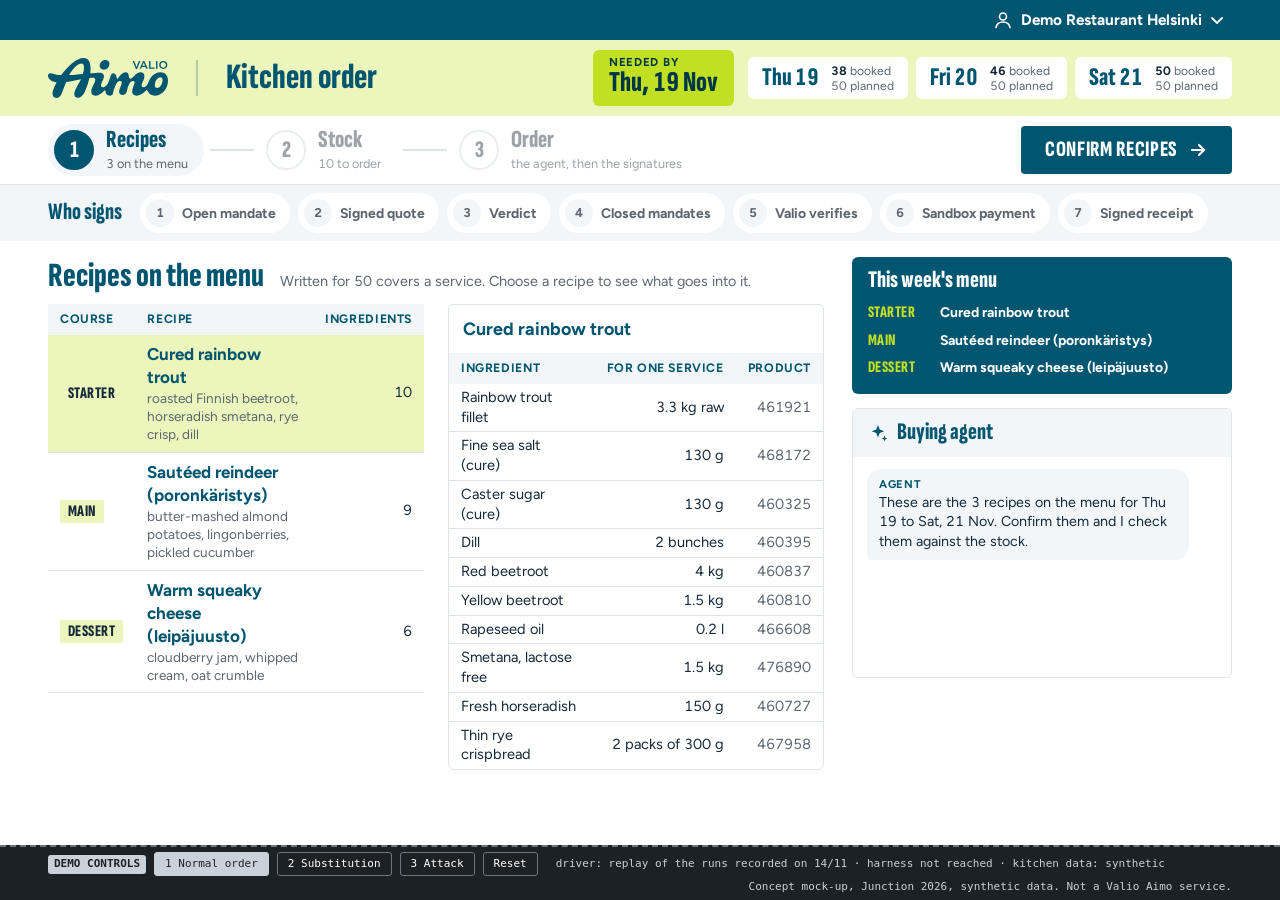
==== surface/static/portal.html @ bcf56550 "Add the kitchen order page: V1 of the front end surface/static/portal.html is the page of the demo v" ====
<!doctype html>
<html lang="en">
  <head>
    <meta charset="utf-8" />
    <meta name="viewport" content="width=device-width, initial-scale=1" />
    <title>Valio Aimo: kitchen order (concept mock-up)</title>
    <link rel="preload" href="fonts/figtree.woff2" as="font" type="font/woff2" crossorigin />
    <link rel="preload" href="fonts/sofia-sans-extra-condensed.woff2" as="font" type="font/woff2" crossorigin />
    <link rel="stylesheet" href="portal.css" />
  </head>
  <body>
    <!-- The Valio Aimo header: a petrol row with the signed-in customer, then the lime band. -->
    <header class="site">
      <div class="site__top">
        <div class="wrap">
          <div class="account" id="account"></div>
        </div>
      </div>
      <div class="site__band">
        <div class="wrap">
          <a class="logo" href="portal.html" aria-label="Valio Aimo, home">
            <img src="img/valio-aimo-logo-petrol.svg" alt="Valio Aimo" width="120" height="40" />
          </a>
          <h1 class="band__title display">Kitchen order</h1>
          <!-- The services to cook for, from the kitchen's bookings and planning. -->
          <div class="planning" id="planning"></div>
        </div>
      </div>
    </header>

    <!-- The chef's three steps, like a checkout, and the button of the current step. -->
    <nav class="flow" aria-label="Order steps">
      <div class="wrap">
        <ol class="flow__steps" id="flow"></ol>
        <div class="flow__cta" id="cta"></div>
      </div>
    </nav>

    <!-- Who signs: the seven steps of the order, lit one by one while the agent works. -->
    <section class="trail" aria-label="Who signs, step by step">
      <div class="wrap" id="trail"></div>
    </section>

    <main class="work wrap">
      <div class="work__main" id="main" aria-live="polite"><p class="loading">Loading…</p></div>
      <aside class="work__side">
        <section class="menu" id="menu" aria-label="This week's menu"></section>
        <section class="agent" id="agent" aria-label="Buying agent"></section>
      </aside>
    </main>

    <!-- For the team only: not part of the customer's page. -->
    <footer class="demo" id="demo" aria-label="Demo controls"></footer>

    <script src="portal.js"></script>
  </body>
</html>
---- surface/static/portal.css ----
/*
 * The kitchen order page, in the look of the Valio Aimo web shop (pikatukku.valioaimo.fi):
 * petrol #005670, lime band #ecf6bc, mist #f2f6f8, line #dee4e6, condensed headlines, pill chips.
 *
 * It is a working tool, not a shop: three steps like a checkout (recipes, stock, order),
 * compact tables, and the seven signing steps at the top.
 *
 * Fonts. The shop uses "National 2 Compressed" (headlines, tags, buttons) and "Matter" (text).
 * Both are commercial fonts we have no licence for, so they are named first and the page
 * falls back to the closest open fonts stored in fonts/ (no internet needed):
 * Sofia Sans Extra Condensed and Figtree.
 */

@font-face {
  font-family: "Sofia Sans Extra Condensed";
  src: url("fonts/sofia-sans-extra-condensed.woff2") format("woff2");
  font-weight: 100 900;
  font-display: swap;
}
@font-face {
  font-family: "Figtree";
  src: url("fonts/figtree.woff2") format("woff2");
  font-weight: 300 900;
  font-display: swap;
}

:root {
  --petrol: #005670;
  --petrol-deep: #003747;
  --lime-band: #ecf6bc;
  --lime: #c0e021;
  --mist: #f2f6f8;
  --line: #dee4e6;
  --ink: #14293a;
  --grey: #5d6670;

  --done: #256f3a;
  --done-soft: #f0fbe4;
  --waiting: #9a4300;
  --waiting-soft: #fff5df;
  --refused: #aa0808;
  --refused-soft: #fff1f1;

  --focus: #1f3a93;

  --font-display: "National 2 Compressed", "National2Compressed", "Sofia Sans Extra Condensed", "Arial Narrow", sans-serif;
  --font-text: "Matter", "Figtree", system-ui, -apple-system, "Segoe UI", Roboto, Helvetica, Arial, sans-serif;
  --font-mono: ui-monospace, "SF Mono", Menlo, Consolas, monospace;

  --side: 48px;
}

* {
  box-sizing: border-box;
}

html {
  font-size: 17px;
}

body {
  margin: 0;
  min-height: 100vh;
  display: grid;
  grid-template-columns: minmax(0, 1fr);
  grid-template-rows: auto auto auto 1fr auto;
  background: #fff;
  color: var(--ink);
  font-family: var(--font-text);
  line-height: 1.35;
  font-variant-numeric: tabular-nums;
  -webkit-font-smoothing: antialiased;
}

h1,
h2,
h3,
p,
ol,
ul,
dl,
dd {
  margin: 0;
  padding: 0;
}

ol,
ul {
  list-style: none;
}

button {
  font: inherit;
  color: inherit;
  cursor: pointer;
}

button:disabled {
  cursor: default;
}

:focus-visible {
  outline: 3px solid var(--focus);
  outline-offset: 2px;
}

.site__top :focus-visible,
.demo :focus-visible {
  outline-color: #fff;
}

.wrap {
  width: 100%;
  max-width: 1880px;
  margin: 0 auto;
  padding: 0 var(--side);
}

.visually-hidden {
  position: absolute;
  width: 1px;
  height: 1px;
  overflow: hidden;
  clip-path: inset(50%);
  white-space: nowrap;
}

.display {
  font-family: var(--font-display);
  font-weight: 800;
  color: var(--petrol);
}

.mono {
  font-family: var(--font-mono);
  font-size: 0.85em;
}

.muted {
  color: var(--grey);
}

.icon {
  flex: none;
  vertical-align: -4px;
}

/* ---------- Header ---------- */

.site__top {
  background: var(--petrol);
  color: #fff;
}

.site__top .wrap {
  height: 40px;
  display: flex;
  align-items: center;
  justify-content: flex-end;
}

.account {
  position: relative;
}

.account__btn {
  min-height: 36px;
  padding: 0 8px;
  display: flex;
  align-items: center;
  gap: 8px;
  border: 0;
  border-radius: 6px;
  background: transparent;
  color: #fff;
  font-weight: 700;
  font-size: 0.9rem;
}

.account__btn:hover,
.account__btn[aria-expanded="true"] {
  background: rgba(255, 255, 255, 0.14);
}

.account__chevron {
  transition: transform 0.15s ease;
}

.account__btn[aria-expanded="true"] .account__chevron {
  transform: rotate(180deg);
}

.account__menu {
  position: absolute;
  right: 0;
  top: calc(100% + 6px);
  z-index: 10;
  min-width: 260px;
  padding: 8px;
  border-radius: 16px;
  background: #fff;
  color: var(--ink);
  box-shadow: 0 8px 20px rgba(0, 0, 0, 0.1), 0 0 0 1px var(--line);
}

.account__who {
  padding: 10px 12px 12px;
  margin-bottom: 6px;
  border-bottom: 1px solid var(--line);
  font-size: 0.8rem;
  color: var(--grey);
}

.account__who strong {
  display: block;
  font-size: 0.95rem;
  color: var(--petrol);
}

.account__item {
  width: 100%;
  min-height: 44px;
  padding: 0 12px;
  display: flex;
  align-items: center;
  border: 0;
  border-radius: 8px;
  background: transparent;
  font-size: 0.9rem;
  font-weight: 700;
  color: var(--petrol);
  text-align: left;
}

.account__item:hover {
  background: var(--mist);
}

.site__band {
  background: var(--lime-band);
}

.site__band .wrap {
  height: 76px;
  display: flex;
  align-items: center;
  gap: 28px;
}

.logo {
  flex: none;
  display: block;
  border-radius: 4px;
}

.logo img {
  display: block;
  height: 40px;
  width: auto;
}

.band__title {
  padding-left: 28px;
  border-left: 2px solid rgba(0, 86, 112, 0.25);
  font-size: 2.1rem;
  line-height: 1;
  white-space: nowrap;
}

/* The dates to cook for. The first one is the date that matters: the goods must be there. */
.planning {
  margin-left: auto;
  display: flex;
  align-items: center;
  gap: 14px;
}

.needby {
  padding: 6px 16px 7px;
  border-radius: 6px;
  background: var(--lime);
  line-height: 1.05;
}

.needby span {
  display: block;
  font-size: 0.68rem;
  font-weight: 700;
  letter-spacing: 0.06em;
  text-transform: uppercase;
  color: var(--petrol-deep);
}

.needby b {
  font-size: 1.7rem;
  color: var(--petrol-deep);
  white-space: nowrap;
}

.days {
  display: flex;
  gap: 8px;
}

.day {
  padding: 6px 14px;
  display: flex;
  align-items: center;
  gap: 12px;
  border-radius: 6px;
  background: #fff;
}

.day__date {
  font-size: 1.5rem;
  line-height: 1;
  white-space: nowrap;
}

.day__covers {
  font-size: 0.72rem;
  line-height: 1.25;
  color: var(--grey);
  white-space: nowrap;
}

.day__covers b {
  color: var(--ink);
}

.planning__src {
  font-size: 0.7rem;
  line-height: 1.3;
  color: var(--petrol-deep);
}

/* ---------- The chef's three steps and the button ---------- */

.flow {
  border-bottom: 1px solid var(--line);
}

.flow .wrap {
  height: 68px;
  display: flex;
  align-items: center;
  gap: 24px;
}

.flow__steps {
  display: flex;
  align-items: center;
}

.flow__steps li {
  display: flex;
  align-items: center;
}

/* The line between two steps */
.flow__steps li + li::before {
  content: "";
  width: 44px;
  height: 2px;
  margin: 0 6px;
  background: var(--line);
}

.flow__step {
  min-height: 52px;
  padding: 4px 16px 4px 6px;
  display: flex;
  align-items: center;
  gap: 12px;
  border: 0;
  border-radius: 999px;
  background: transparent;
  text-align: left;
}

.flow__step:not(:disabled):hover {
  background: var(--mist);
}

.flow__n {
  width: 40px;
  height: 40px;
  flex: none;
  display: grid;
  place-items: center;
  border-radius: 50%;
  border: 2px solid var(--line);
  color: var(--grey);
  font-family: var(--font-display);
  font-weight: 800;
  font-size: 1.4rem;
}

.flow__text b {
  display: block;
  font-family: var(--font-display);
  font-weight: 800;
  font-size: 1.45rem;
  line-height: 1;
  color: var(--grey);
}

.flow__text span {
  display: block;
  margin-top: 2px;
  font-size: 0.75rem;
  color: var(--grey);
}

.flow__step[aria-current="step"] {
  background: var(--mist);
}

.flow__step[aria-current="step"] .flow__n {
  border-color: var(--petrol);
  background: var(--petrol);
  color: #fff;
}

.flow__step[aria-current="step"] .flow__text b,
.flow__step.is-done .flow__text b {
  color: var(--petrol);
}

.flow__step.is-done .flow__n {
  border-color: var(--petrol);
  color: var(--petrol);
  background: #fff;
}

.flow__step:disabled {
  opacity: 0.6;
}

.flow__cta {
  margin-left: auto;
  display: flex;
  align-items: center;
  gap: 14px;
}

.btn {
  min-height: 48px;
  padding: 0 24px;
  display: inline-flex;
  align-items: center;
  gap: 10px;
  border: 0;
  border-radius: 4px;
  background: var(--petrol);
  color: #fff;
  font-family: var(--font-display);
  font-weight: 800;
  font-size: 1.3rem;
  letter-spacing: 0.03em;
  text-transform: uppercase;
  white-space: nowrap;
}

.btn:hover {
  background: var(--petrol-deep);
}

/* The one button that sends the order: the shop's highlighted button, and bigger. */
.btn--go {
  min-height: 52px;
  padding: 0 30px;
  background: var(--lime);
  color: var(--petrol-deep);
  font-size: 1.45rem;
  box-shadow: 0 6px 18px -6px rgba(96, 120, 0, 0.7);
}

.btn--go:hover {
  background: #cfee2c;
}

.btn--quiet {
  background: #fff;
  color: var(--petrol);
  box-shadow: inset 0 0 0 2px var(--petrol);
}

.btn--quiet:hover {
  background: var(--mist);
}

.btn:disabled {
  opacity: 0.5;
}

.cta__status {
  display: flex;
  align-items: center;
  gap: 8px;
  font-family: var(--font-display);
  font-weight: 800;
  font-size: 1.45rem;
  color: var(--petrol);
}

.cta__status--waiting_for_human {
  color: var(--waiting);
}
.cta__status--refused {
  color: var(--refused);
}
.cta__status--done {
  color: var(--done);
}

/* ---------- Who signs ---------- */

.trail {
  background: var(--mist);
}

.trail .wrap {
  min-height: 56px;
  padding-top: 8px;
  padding-bottom: 8px;
  display: flex;
  align-items: center;
  gap: 18px;
}

.trail__title {
  flex: none;
  font-size: 1.4rem;
  line-height: 1;
}

.steps {
  flex: 1;
  display: flex;
  flex-wrap: wrap;
  gap: 6px 8px;
}

.step {
  min-height: 40px;
  padding: 0 14px 0 6px;
  display: flex;
  align-items: center;
  gap: 8px;
  border-radius: 999px;
  background: #fff;
  color: var(--grey);
  font-weight: 700;
  font-size: 0.82rem;
  transition: background-color 0.25s ease, color 0.25s ease;
}

.step__dot {
  width: 28px;
  height: 28px;
  flex: none;
  display: grid;
  place-items: center;
  border-radius: 50%;
  background: var(--mist);
  font-size: 0.75rem;
}

.step__dot .icon {
  width: 16px;
  height: 16px;
  vertical-align: 0;
}

.step__signer {
  padding: 1px 8px;
  border-radius: 999px;
  background: rgba(255, 255, 255, 0.22);
  font-size: 0.7rem;
  font-weight: 700;
  letter-spacing: 0.02em;
}

.step--done {
  background: var(--petrol);
  color: #fff;
}
.step--done .step__dot {
  background: #fff;
  color: var(--petrol);
}
.step--waiting {
  background: var(--waiting-soft);
  color: var(--waiting);
  box-shadow: inset 0 0 0 2px var(--waiting);
}
.step--waiting .step__dot {
  background: var(--waiting);
  color: #fff;
}
.step--waiting .step__signer {
  background: #fff;
}
.step--refused {
  background: var(--refused);
  color: #fff;
}
.step--refused .step__dot {
  background: #fff;
  color: var(--refused);
}
.step--skipped {
  background: transparent;
  box-shadow: inset 0 0 0 1.5px var(--line);
}

/* ---------- Work area ---------- */

.work {
  padding-top: 16px;
  padding-bottom: 14px;
  display: grid;
  grid-template-columns: minmax(0, 1fr) 380px;
  gap: 28px;
  align-items: start;
}

.loading {
  color: var(--grey);
}

.problem {
  margin-bottom: 12px;
  padding: 10px 14px;
  border-radius: 6px;
  background: var(--refused-soft);
  font-size: 0.9rem;
}

.problem strong {
  color: var(--refused);
}

.head {
  margin-bottom: 10px;
  display: flex;
  align-items: baseline;
  flex-wrap: wrap;
  gap: 4px 16px;
}

.head h2 {
  font-size: 2rem;
  line-height: 1.1;
}

.head__meta {
  font-size: 0.85rem;
  color: var(--grey);
}

.chips {
  margin-left: auto;
  display: flex;
  gap: 8px;
}

.chip {
  min-height: 36px;
  padding: 0 16px;
  display: flex;
  align-items: center;
  gap: 8px;
  border: 0;
  border-radius: 999px;
  background: var(--mist);
  color: var(--petrol);
  font-weight: 700;
  font-size: 0.85rem;
}

.chip span {
  color: var(--grey);
  font-weight: 400;
}

.chip[aria-pressed="true"] {
  background: var(--petrol);
  color: #fff;
}

.chip[aria-pressed="true"] span {
  color: #fff;
}

/* Tables: compact, like a back-office tool */
.tbl {
  width: 100%;
  border-collapse: collapse;
  font-size: 0.86rem;
}

.tbl th {
  padding: 7px 12px;
  background: var(--mist);
  color: var(--petrol);
  font-size: 0.72rem;
  font-weight: 700;
  letter-spacing: 0.05em;
  text-transform: uppercase;
  text-align: left;
  white-space: nowrap;
}

.tbl td {
  padding: 5px 12px;
  border-bottom: 1px solid var(--line);
  vertical-align: middle;
}

.tbl .num {
  text-align: right;
  white-space: nowrap;
}

.tbl--quote td:last-child {
  white-space: nowrap;
}

.tbl tfoot td {
  padding: 9px 12px;
  border-bottom: 0;
  background: var(--mist);
  font-weight: 700;
}

.tbl--stock td {
  height: 30px;
}

.is-covered td {
  color: var(--grey);
}

.is-short td:first-child {
  font-weight: 700;
  box-shadow: inset 4px 0 0 var(--lime);
}

.short {
  padding: 2px 8px;
  border-radius: 2px;
  background: var(--lime-band);
  color: var(--petrol-deep);
}

.covered {
  font-size: 0.8rem;
}

.tag {
  display: inline-block;
  padding: 2px 8px;
  border-radius: 1px;
  background: var(--lime-band);
  color: var(--ink);
  font-family: var(--font-display);
  font-weight: 800;
  font-size: 0.95rem;
  line-height: 1.2;
  letter-spacing: 0.03em;
  text-transform: uppercase;
  white-space: nowrap;
}

.tag--warn {
  background: var(--waiting-soft);
  color: var(--waiting);
}

/* Step 1: the list of recipes and, beside it, what goes into the chosen one */
.split {
  display: grid;
  grid-template-columns: minmax(0, 1fr) minmax(0, 1fr);
  gap: 24px;
  align-items: start;
}

.pick td {
  padding-top: 0;
  padding-bottom: 0;
}

.pick__btn {
  width: 100%;
  min-height: 60px;
  padding: 8px 0;
  border: 0;
  background: transparent;
  text-align: left;
}

.pick__btn b {
  display: block;
  font-size: 1rem;
  color: var(--petrol);
}

.pick__btn span {
  display: block;
  font-size: 0.8rem;
  color: var(--grey);
}

.pick:hover td {
  background: var(--mist);
}

.pick.is-chosen td {
  background: var(--lime-band);
}

.panel {
  border: 1px solid var(--line);
  border-radius: 6px;
  overflow: hidden;
}

.panel__title {
  padding: 12px 14px;
  font-size: 1.05rem;
  color: var(--petrol);
}

.tbl--tight td {
  padding-top: 4px;
  padding-bottom: 4px;
}

.panel .tbl tr:last-child td {
  border-bottom: 0;
}

/* Step 3: the quote on the left, what was decided about it on the right */
.order {
  display: grid;
  grid-template-columns: minmax(0, 1.25fr) minmax(0, 1fr);
  gap: 24px;
  align-items: start;
}

.order__side {
  display: grid;
  gap: 12px;
}

.working {
  margin-top: 14px;
  color: var(--grey);
  font-size: 0.9rem;
}

.card {
  padding: 14px 16px 15px;
  border: 1px solid var(--line);
  border-left: 5px solid var(--petrol);
  border-radius: 6px;
  background: #fff;
  animation: arrive 0.3s ease both;
}

@keyframes arrive {
  from {
    opacity: 0;
    transform: translateY(6px);
  }
}

.card--human {
  border-left-color: var(--waiting);
}
.card--deny {
  border-left-color: var(--refused);
}
.card--done {
  border-left-color: var(--done);
}

.card__label {
  font-size: 0.7rem;
  font-weight: 700;
  letter-spacing: 0.06em;
  text-transform: uppercase;
  color: var(--grey);
}

.card__label--gap {
  margin-top: 12px;
}

.card__lead {
  margin-top: 4px;
  display: flex;
  align-items: center;
  gap: 8px;
  font-weight: 700;
  font-size: 0.98rem;
}

.card--done .card__lead {
  color: var(--done);
}

.card__note {
  margin-top: 6px;
  font-size: 0.85rem;
}

.badge {
  flex: none;
  padding: 2px 10px;
  border-radius: 2px;
  font-family: var(--font-display);
  font-weight: 800;
  font-size: 1.05rem;
  letter-spacing: 0.04em;
  text-transform: uppercase;
}

.badge--auto {
  background: var(--done-soft);
  color: var(--done);
}
.badge--human {
  background: var(--waiting-soft);
  color: var(--waiting);
}
.badge--deny {
  background: var(--refused-soft);
  color: var(--refused);
}

.rules {
  margin-top: 6px;
  font-size: 0.8rem;
}

.rules summary {
  color: var(--petrol);
  font-weight: 700;
  cursor: pointer;
}

.rules ul {
  margin-top: 6px;
  display: grid;
  gap: 3px;
}

.rule {
  display: flex;
  gap: 6px;
}

.rule .icon {
  width: 16px;
  height: 16px;
  margin-top: 1px;
  vertical-align: 0;
  color: var(--done);
}

.rule--human .icon,
.rule--deny .icon {
  color: var(--waiting);
}

.reasons {
  margin-top: 4px;
  font-weight: 700;
  font-size: 0.95rem;
  color: var(--waiting);
}

.versus {
  margin-top: 10px;
  display: grid;
  grid-template-columns: 1fr 1fr;
  gap: 10px;
}

.versus__side {
  padding: 10px 12px;
  border-radius: 6px;
  background: var(--mist);
}

.versus__name {
  margin: 2px 0 6px;
  font-weight: 700;
  font-size: 0.92rem;
  color: var(--petrol);
}

.facts {
  display: grid;
  grid-template-columns: auto minmax(0, 1fr);
  gap: 2px 12px;
  font-size: 0.8rem;
}

.facts dt {
  color: var(--grey);
}

.card--done .facts {
  margin-top: 8px;
}

.judges {
  margin-top: 4px;
  display: grid;
  gap: 4px;
}

.judge {
  display: grid;
  grid-template-columns: minmax(0, 1fr) 150px 44px;
  align-items: center;
  gap: 10px;
  font-size: 0.82rem;
}

.judge__bar {
  position: relative;
  height: 10px;
  border-radius: 999px;
  background: var(--line);
}

.judge__fill {
  position: absolute;
  inset: 0 auto 0 0;
  border-radius: 999px;
  background: var(--waiting);
}

.judge__fill--auto {
  background: var(--done);
}

/* The threshold above which the agent may sign alone */
.judge__mark {
  position: absolute;
  top: -4px;
  bottom: -4px;
  width: 2px;
  background: var(--ink);
}

.judge__p {
  text-align: right;
  font-weight: 700;
}

.sign {
  margin-top: 12px;
  padding-top: 12px;
  display: flex;
  align-items: center;
  flex-wrap: wrap;
  gap: 10px;
  border-top: 1px solid var(--line);
}

.sign__deadline {
  flex: 1;
  min-width: 200px;
  font-size: 0.85rem;
  color: var(--waiting);
}

.sign__done {
  margin-top: 4px;
  display: flex;
  align-items: center;
  gap: 8px;
  font-weight: 700;
  font-size: 0.9rem;
  color: var(--refused);
}

.sign__done--approved {
  color: var(--done);
}

.attacks {
  margin-top: 6px;
  display: grid;
  gap: 8px;
}

.attack {
  padding: 8px 10px;
  border-radius: 6px;
  background: var(--refused-soft);
}

.attack__title {
  display: flex;
  gap: 6px;
  font-weight: 700;
  font-size: 0.9rem;
}

.attack__title .icon {
  color: var(--refused);
}

.attack__status {
  margin: 2px 0 0 26px;
  font-family: var(--font-display);
  font-weight: 800;
  font-size: 1rem;
  letter-spacing: 0.03em;
  text-transform: uppercase;
  color: var(--refused);
}

.attack--accepted {
  background: var(--refused);
  color: #fff;
}

.attack--accepted .attack__status,
.attack--accepted .icon {
  color: #fff;
}

.attack__problems {
  margin: 2px 0 0 26px;
  font-family: var(--font-mono);
  font-size: 0.7rem;
  color: var(--grey);
  overflow-wrap: anywhere;
}

/* ---------- Side column: the menu, small, and the agent ---------- */

.work__side {
  display: grid;
  gap: 14px;
}

.side__title {
  display: flex;
  align-items: center;
  gap: 8px;
  font-size: 1.4rem;
  line-height: 1;
}

.menu {
  padding: 12px 16px;
  border-radius: 6px;
  background: var(--petrol);
  color: #fff;
}

.menu .side__title {
  color: #fff;
}

.menu__list {
  margin-top: 6px;
  font-size: 0.82rem;
  font-weight: 700;
}

.menu__list li {
  padding: 3px 0;
  display: grid;
  grid-template-columns: 72px minmax(0, 1fr);
  align-items: baseline;
}

.menu__course {
  font-family: var(--font-display);
  font-weight: 800;
  font-size: 0.95rem;
  letter-spacing: 0.03em;
  text-transform: uppercase;
  color: var(--lime);
}

.agent {
  border: 1px solid var(--line);
  border-radius: 6px;
  overflow: hidden;
}

.agent .side__title {
  padding: 12px 16px;
  background: var(--mist);
}

.talk {
  max-height: calc(100vh - 522px);
  min-height: 220px;
  padding: 12px 14px 14px;
  display: flex;
  flex-direction: column;
  gap: 8px;
  overflow-y: auto;
}

.say {
  max-width: 92%;
  padding: 8px 12px 9px;
  border-radius: 14px 14px 14px 4px;
  background: var(--mist);
  font-size: 0.84rem;
  animation: arrive 0.25s ease both;
}

.say__who {
  display: block;
  margin-bottom: 1px;
  font-size: 0.66rem;
  font-weight: 700;
  letter-spacing: 0.06em;
  text-transform: uppercase;
  color: var(--petrol);
}

.say__proof {
  display: block;
  margin-top: 3px;
  color: var(--grey);
  font-size: 0.68rem;
}

.say--chef {
  align-self: flex-end;
  border-radius: 14px 14px 4px 14px;
  background: var(--petrol);
  color: #fff;
}

.say--chef .say__who,
.say--chef .say__proof {
  color: rgba(255, 255, 255, 0.85);
}

.say--waiting {
  background: var(--waiting-soft);
}
.say--refused {
  background: var(--refused-soft);
}

.say__dots {
  display: inline-flex;
  gap: 4px;
  padding: 4px 0;
}

.say__dots i {
  width: 7px;
  height: 7px;
  border-radius: 50%;
  background: var(--petrol);
  animation: blink 1s infinite ease-in-out;
}

.say__dots i:nth-child(2) {
  animation-delay: 0.15s;
}
.say__dots i:nth-child(3) {
  animation-delay: 0.3s;
}

@keyframes blink {
  0%,
  100% {
    opacity: 0.25;
  }
  50% {
    opacity: 1;
  }
}

/* ---------- Demo strip: for the team, drawn so that it does not look like the customer's page ---------- */

.demo {
  padding: 5px var(--side);
  display: flex;
  align-items: center;
  flex-wrap: wrap;
  gap: 4px 8px;
  background: #1c2126;
  border-top: 2px dashed #6b7680;
  color: #c9d1d9;
  font-family: var(--font-mono);
  font-size: 11px;
}

.demo__label {
  padding: 2px 6px;
  border-radius: 3px;
  background: #c9d1d9;
  color: #1c2126;
  font-weight: 700;
  text-transform: uppercase;
}

.demo__btn {
  min-height: 24px;
  padding: 2px 10px;
  border: 1px solid #6b7680;
  border-radius: 3px;
  background: transparent;
  color: #fff;
}

.demo__btn:hover {
  background: #2c343b;
}

.demo__btn[aria-pressed="true"] {
  background: #c9d1d9;
  border-color: #c9d1d9;
  color: #1c2126;
}

.demo__src {
  margin-left: 10px;
}

.demo__note {
  margin-left: auto;
}

/* ---------- Smaller screens ---------- */

@media (max-width: 1500px) {
  .planning__src {
    display: none;
  }

  .order {
    grid-template-columns: minmax(0, 1fr);
  }
}

@media (max-width: 1180px) {
  :root {
    --side: 24px;
  }

  .work {
    grid-template-columns: minmax(0, 1fr);
  }

  .site__band .wrap,
  .flow .wrap {
    height: auto;
    padding-top: 12px;
    padding-bottom: 12px;
    flex-wrap: wrap;
  }

  .planning {
    margin-left: 0;
    flex-wrap: wrap;
  }

  .talk {
    max-height: 360px;
  }
}

@media (max-width: 760px) {
  :root {
    --side: 14px;
  }

  .band__title {
    padding-left: 0;
    border-left: 0;
  }

  .days,
  .split,
  .versus {
    grid-template-columns: minmax(0, 1fr);
  }

  .days {
    display: grid;
    width: 100%;
  }

  .flow__steps li + li::before {
    width: 10px;
    margin: 0 2px;
  }

  .flow__text span {
    display: none;
  }

  .flow__step {
    padding-right: 8px;
    gap: 6px;
  }

  .flow__cta {
    margin-left: 0;
    width: 100%;
  }

  .flow__cta .btn {
    flex: 1;
    justify-content: center;
  }

  .tbl {
    font-size: 0.8rem;
  }

  .tbl th,
  .tbl td {
    padding-left: 6px;
    padding-right: 6px;
  }

  .tbl--stock td:nth-child(2),
  .tbl--stock th:nth-child(2),
  .tbl--quote td:nth-child(5),
  .tbl--quote th:nth-child(5) {
    display: none;
  }

  .judge {
    grid-template-columns: minmax(0, 1fr) 80px 40px;
  }

  .demo__src,
  .demo__note {
    margin-left: 0;
  }
}

@media (prefers-reduced-motion: reduce) {
  * {
    animation: none !important;
    transition: none !important;
  }
}
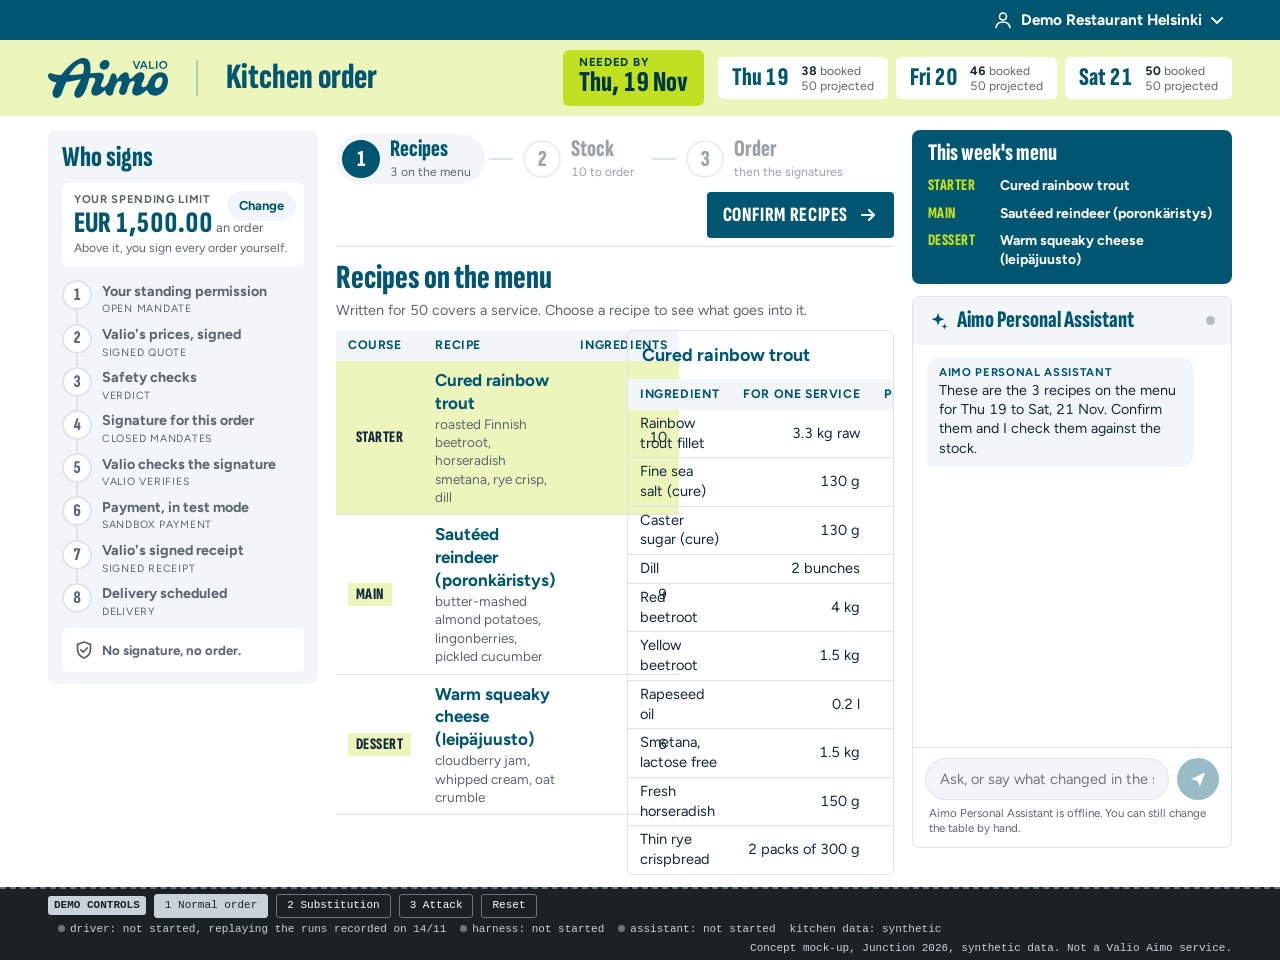
==== commit d8e5adee: "Kitchen order page V2: editable stock, chat with Gemini, signing panel on the left The team's review" ====
--- a/surface/static/portal.html
+++ b/surface/static/portal.html
@@ -28,26 +28,42 @@
       </div>
     </header>
 
-    <!-- The chef's three steps, like a checkout, and the button of the current step. -->
-    <nav class="flow" aria-label="Order steps">
-      <div class="wrap">
-        <ol class="flow__steps" id="flow"></ol>
-        <div class="flow__cta" id="cta"></div>
-      </div>
-    </nav>
+    <div class="shell wrap">
+      <!-- Who signs: the steps of the order, always on the left, lit one by one while the assistant works. -->
+      <aside class="trail" id="trail" aria-label="Who signs, step by step">
+        <h2 class="trail__title display">Who signs</h2>
+        <div class="limit" id="limit"></div>
+        <ol class="steps" id="steps"></ol>
+        <div id="seal"></div>
+      </aside>
 
-    <!-- Who signs: the seven steps of the order, lit one by one while the agent works. -->
-    <section class="trail" aria-label="Who signs, step by step">
-      <div class="wrap" id="trail"></div>
-    </section>
+      <main class="work">
+        <!-- The chef's three steps, like a checkout, and the button of the current step. -->
+        <nav class="flow" aria-label="Order steps">
+          <ol class="flow__steps" id="flow"></ol>
+          <div class="flow__cta" id="cta"></div>
+        </nav>
+        <div class="work__main" id="main"><p class="loading">Loading…</p></div>
+      </main>
 
-    <main class="work wrap">
-      <div class="work__main" id="main" aria-live="polite"><p class="loading">Loading…</p></div>
-      <aside class="work__side">
-        <section class="menu" id="menu" aria-label="This week's menu"></section>
-        <section class="agent" id="agent" aria-label="Buying agent"></section>
+      <aside class="side">
+        <section class="menu" id="menu" aria-label="This week's menu" hidden></section>
+        <section class="agent" aria-label="Aimo Personal Assistant">
+          <h2 class="side__title display" id="agent-title">Aimo Personal Assistant</h2>
+          <ol class="talk" id="talk" aria-live="polite"></ol>
+          <form class="ask" id="ask" autocomplete="off">
+            <label class="visually-hidden" for="ask-text">Message to Aimo Personal Assistant</label>
+            <input class="ask__text" id="ask-text" name="text" type="text" maxlength="500" placeholder="Ask, or say what changed in the stock" />
+            <button class="ask__send" id="ask-send" type="submit" aria-label="Send"></button>
+          </form>
+          <p class="ask__note" id="ask-note"></p>
+        </section>
       </aside>
-    </main>
+    </div>
+
+    <!-- A short confirmation after each step, and the window that asks before a signature. -->
+    <div class="toast" id="toast" role="status" aria-live="polite"></div>
+    <dialog class="dialog" id="dialog" aria-labelledby="dialog-title"></dialog>
 
     <!-- For the team only: not part of the customer's page. -->
     <footer class="demo" id="demo" aria-label="Demo controls"></footer>
--- a/surface/static/portal.css
+++ b/surface/static/portal.css
@@ -2,8 +2,8 @@
  * The kitchen order page, in the look of the Valio Aimo web shop (pikatukku.valioaimo.fi):
  * petrol #005670, lime band #ecf6bc, mist #f2f6f8, line #dee4e6, condensed headlines, pill chips.
  *
- * It is a working tool, not a shop: three steps like a checkout (recipes, stock, order),
- * compact tables, and the seven signing steps at the top.
+ * It is a working tool, not a shop: three steps like a checkout (recipes, stock, order), compact tables,
+ * the signing steps always on the left, and Aimo Personal Assistant on the right.
  *
  * Fonts. The shop uses "National 2 Compressed" (headlines, tags, buttons) and "Matter" (text).
  * Both are commercial fonts we have no licence for, so they are named first and the page
@@ -63,7 +63,7 @@
   min-height: 100vh;
   display: grid;
   grid-template-columns: minmax(0, 1fr);
-  grid-template-rows: auto auto auto 1fr auto;
+  grid-template-rows: auto 1fr auto;
   background: #fff;
   color: var(--ink);
   font-family: var(--font-text);
@@ -97,6 +97,11 @@
 
 button:disabled {
   cursor: default;
+}
+
+input {
+  font: inherit;
+  color: inherit;
 }
 
 :focus-visible {
@@ -334,17 +339,429 @@
   color: var(--petrol-deep);
 }
 
-/* ---------- The chef's three steps and the button ---------- */
+/* ---------- Under the header: who signs (left), the work (middle), the assistant (right) ---------- */
+
+.shell {
+  padding-top: 14px;
+  padding-bottom: 12px;
+  display: grid;
+  grid-template-columns: 300px minmax(0, 1fr) 350px;
+  gap: 24px;
+  align-items: start;
+}
+
+/* ---------- Who signs: a panel that stays on the left ---------- */
+
+.trail {
+  position: sticky;
+  top: 12px;
+  max-height: calc(100vh - 24px);
+  padding: 14px 14px 12px;
+  border-radius: 8px;
+  background: var(--mist);
+  overflow: hidden auto;
+}
+
+/* While the signatures are checked, a band of light runs down the panel, like a scan. */
+.trail::after {
+  content: "";
+  position: absolute;
+  left: 0;
+  right: 0;
+  top: 0;
+  height: 90px;
+  background: linear-gradient(180deg, rgba(192, 224, 33, 0), rgba(192, 224, 33, 0.3), rgba(192, 224, 33, 0));
+  opacity: 0;
+  pointer-events: none;
+}
+
+.trail.is-running::after {
+  opacity: 1;
+  animation: scan 1.3s linear infinite;
+}
+
+@keyframes scan {
+  from {
+    transform: translateY(-90px);
+  }
+  to {
+    transform: translateY(920px);
+  }
+}
+
+.trail__title {
+  font-size: 1.7rem;
+  line-height: 1;
+}
+
+.limit {
+  position: relative;
+  margin-top: 10px;
+  padding: 9px 12px 10px;
+  border-radius: 6px;
+  background: #fff;
+}
+
+.limit__label {
+  font-size: 0.66rem;
+  font-weight: 700;
+  letter-spacing: 0.06em;
+  text-transform: uppercase;
+  color: var(--grey);
+}
+
+.limit__value {
+  font-size: 1.75rem;
+  line-height: 1.1;
+}
+
+.limit__value span {
+  font-family: var(--font-text);
+  font-weight: 400;
+  font-size: 0.76rem;
+  color: var(--grey);
+}
+
+.limit__text {
+  font-size: 0.72rem;
+  color: var(--grey);
+}
+
+.limit__btn {
+  position: absolute;
+  top: 8px;
+  right: 8px;
+  min-height: 30px;
+  padding: 0 12px;
+  border: 0;
+  border-radius: 999px;
+  background: var(--mist);
+  color: var(--petrol);
+  font-weight: 700;
+  font-size: 0.76rem;
+}
+
+.limit__btn:not(:disabled):hover {
+  background: var(--lime-band);
+}
+
+.limit__btn:disabled {
+  opacity: 0.5;
+}
+
+.steps {
+  position: relative;
+  margin-top: 14px;
+}
+
+.step {
+  position: relative;
+  padding-bottom: 7px;
+  display: grid;
+  grid-template-columns: 30px minmax(0, 1fr);
+  gap: 10px;
+}
+
+/* The line from one step down to the next: grey, then petrol once the next step is signed. */
+.step:not(:last-child)::before,
+.step:not(:last-child)::after {
+  content: "";
+  position: absolute;
+  left: 14px;
+  top: 30px;
+  bottom: 0;
+  width: 2px;
+  background: var(--line);
+}
+
+.step:not(:last-child)::after {
+  background: var(--petrol);
+  transform: scaleY(0);
+  transform-origin: top;
+}
+
+.step--through::after {
+  transform: scaleY(1) !important;
+}
+
+.step--link::after {
+  animation: grow 0.3s ease-out both;
+}
+
+.step__dot {
+  position: relative;
+  z-index: 1;
+  width: 30px;
+  height: 30px;
+  display: grid;
+  place-items: center;
+  border-radius: 50%;
+  background: #fff;
+  box-shadow: inset 0 0 0 2px var(--line);
+  color: var(--grey);
+  font-family: var(--font-display);
+  font-weight: 800;
+  font-size: 1.05rem;
+}
+
+.step__dot .icon {
+  width: 16px;
+  height: 16px;
+  vertical-align: 0;
+}
+
+.step__title {
+  min-height: 22px;
+  display: flex;
+  align-items: center;
+  flex-wrap: wrap;
+  gap: 2px 8px;
+  font-weight: 700;
+  font-size: 0.84rem;
+  line-height: 1.2;
+  color: var(--grey);
+}
+
+/* The name of the step in the AP2 protocol, small, under the chef's words */
+.step__term {
+  display: flex;
+  align-items: center;
+  flex-wrap: wrap;
+  gap: 0 10px;
+  font-size: 0.62rem;
+  letter-spacing: 0.07em;
+  text-transform: uppercase;
+  color: var(--grey);
+}
+
+.step__signer {
+  padding: 1px 8px 2px;
+  border-radius: 999px;
+  background: var(--petrol);
+  color: #fff;
+  font-size: 0.66rem;
+  letter-spacing: 0.02em;
+}
+
+.step__detail {
+  margin-top: 2px;
+  display: -webkit-box;
+  -webkit-line-clamp: 2;
+  -webkit-box-orient: vertical;
+  overflow: hidden;
+  font-size: 0.72rem;
+  line-height: 1.3;
+}
+
+.step__proof {
+  display: inline-flex;
+  align-items: center;
+  gap: 3px;
+  font-size: 0.62rem;
+  letter-spacing: 0;
+  text-transform: none;
+  color: var(--done);
+}
+
+.step__proof .icon {
+  width: 11px;
+  height: 11px;
+}
+
+.step--done .step__dot {
+  background: var(--petrol);
+  box-shadow: none;
+  color: #fff;
+}
+
+.step--done .step__title {
+  color: var(--petrol);
+}
+
+.step--waiting .step__dot {
+  background: var(--waiting);
+  box-shadow: none;
+  color: #fff;
+  animation: pulse 1.4s ease-in-out infinite;
+}
+
+.step--waiting .step__title {
+  color: var(--waiting);
+}
+
+.step--waiting .step__signer {
+  background: var(--waiting);
+}
+
+.step--refused .step__dot {
+  background: var(--refused);
+  box-shadow: none;
+  color: #fff;
+}
+
+.step--refused .step__title {
+  color: var(--refused);
+}
+
+.step--refused .step__signer {
+  background: var(--refused);
+}
+
+.step--skipped .step__detail {
+  color: var(--grey);
+}
+
+/* The step that has just been signed: the dot is stamped, a ring goes out, the text slides in. */
+.step--fresh .step__dot {
+  animation: stamp 0.4s cubic-bezier(0.2, 0.9, 0.3, 1.4) both;
+}
+
+.step--fresh .step__dot::after {
+  content: "";
+  position: absolute;
+  inset: 0;
+  border-radius: 50%;
+  animation: ring 0.42s ease-out both;
+}
+
+.step--fresh .step__body {
+  animation: slidein 0.32s ease-out both;
+}
+
+.step--refused.step--fresh .step__dot {
+  animation: shake 0.4s ease-in-out both;
+}
+
+@keyframes stamp {
+  0% {
+    transform: scale(0.3);
+    opacity: 0;
+  }
+  60% {
+    transform: scale(1.2);
+    opacity: 1;
+  }
+  100% {
+    transform: scale(1);
+  }
+}
+
+@keyframes ring {
+  from {
+    box-shadow: 0 0 0 0 rgba(0, 86, 112, 0.5);
+  }
+  to {
+    box-shadow: 0 0 0 14px rgba(0, 86, 112, 0);
+  }
+}
+
+@keyframes slidein {
+  from {
+    opacity: 0;
+    transform: translateX(-8px);
+  }
+}
+
+@keyframes grow {
+  from {
+    transform: scaleY(0);
+  }
+  to {
+    transform: scaleY(1);
+  }
+}
+
+@keyframes shake {
+  0%,
+  100% {
+    transform: translateX(0);
+  }
+  25% {
+    transform: translateX(-4px);
+  }
+  75% {
+    transform: translateX(4px);
+  }
+}
+
+@keyframes pulse {
+  0%,
+  100% {
+    opacity: 1;
+  }
+  50% {
+    opacity: 0.55;
+  }
+}
+
+/* Under the steps: where the chain of signatures stands, in one line. */
+.seal {
+  margin-top: 2px;
+  min-height: 44px;
+  padding: 8px 12px;
+  display: flex;
+  align-items: center;
+  gap: 8px;
+  border-radius: 6px;
+  background: #fff;
+  color: var(--grey);
+  font-weight: 700;
+  font-size: 0.78rem;
+  line-height: 1.25;
+}
+
+.seal--running {
+  color: var(--petrol);
+}
+
+.seal--running .icon {
+  animation: pulse 0.9s ease-in-out infinite;
+}
+
+.seal--done {
+  background: var(--done);
+  color: #fff;
+  animation: sealin 0.45s cubic-bezier(0.2, 0.9, 0.3, 1.3) both;
+}
+
+.seal--waiting {
+  background: var(--waiting-soft);
+  color: var(--waiting);
+  box-shadow: inset 0 0 0 2px var(--waiting);
+}
+
+.seal--refused {
+  background: var(--refused);
+  color: #fff;
+  animation: sealin 0.45s cubic-bezier(0.2, 0.9, 0.3, 1.3) both;
+}
+
+@keyframes sealin {
+  from {
+    opacity: 0;
+    transform: scale(0.9);
+  }
+}
+
+/* ---------- The chef's three steps and the button: they stay at the top of the work area ---------- */
+
+.work {
+  min-width: 0;
+}
 
 .flow {
+  position: sticky;
+  top: 0;
+  z-index: 5;
+  margin-bottom: 12px;
+  padding: 4px 0 8px;
+  min-height: 62px;
+  display: flex;
+  align-items: center;
+  flex-wrap: wrap;
+  gap: 8px 16px;
   border-bottom: 1px solid var(--line);
-}
-
-.flow .wrap {
-  height: 68px;
-  display: flex;
-  align-items: center;
-  gap: 24px;
+  background: #fff;
 }
 
 .flow__steps {
@@ -360,18 +777,18 @@
 /* The line between two steps */
 .flow__steps li + li::before {
   content: "";
-  width: 44px;
+  width: 24px;
   height: 2px;
-  margin: 0 6px;
+  margin: 0 4px;
   background: var(--line);
 }
 
 .flow__step {
-  min-height: 52px;
-  padding: 4px 16px 4px 6px;
-  display: flex;
-  align-items: center;
-  gap: 12px;
+  min-height: 50px;
+  padding: 4px 14px 4px 6px;
+  display: flex;
+  align-items: center;
+  gap: 10px;
   border: 0;
   border-radius: 999px;
   background: transparent;
@@ -383,8 +800,8 @@
 }
 
 .flow__n {
-  width: 40px;
-  height: 40px;
+  width: 38px;
+  height: 38px;
   flex: none;
   display: grid;
   place-items: center;
@@ -393,14 +810,14 @@
   color: var(--grey);
   font-family: var(--font-display);
   font-weight: 800;
-  font-size: 1.4rem;
+  font-size: 1.35rem;
 }
 
 .flow__text b {
   display: block;
   font-family: var(--font-display);
   font-weight: 800;
-  font-size: 1.45rem;
+  font-size: 1.4rem;
   line-height: 1;
   color: var(--grey);
 }
@@ -408,8 +825,9 @@
 .flow__text span {
   display: block;
   margin-top: 2px;
-  font-size: 0.75rem;
-  color: var(--grey);
+  font-size: 0.72rem;
+  color: var(--grey);
+  white-space: nowrap;
 }
 
 .flow__step[aria-current="step"] {
@@ -427,10 +845,16 @@
   color: var(--petrol);
 }
 
+/* A confirmed step: a green tick and the time it was confirmed */
 .flow__step.is-done .flow__n {
-  border-color: var(--petrol);
-  color: var(--petrol);
-  background: #fff;
+  border-color: var(--done);
+  background: var(--done);
+  color: #fff;
+}
+
+.flow__step.is-done .flow__text span {
+  color: var(--done);
+  font-weight: 700;
 }
 
 .flow__step:disabled {
@@ -441,12 +865,17 @@
   margin-left: auto;
   display: flex;
   align-items: center;
-  gap: 14px;
+  gap: 10px;
+}
+
+.flow__cta .btn:not(.btn--go) {
+  padding: 0 16px;
+  font-size: 1.2rem;
 }
 
 .btn {
-  min-height: 48px;
-  padding: 0 24px;
+  min-height: 46px;
+  padding: 0 22px;
   display: inline-flex;
   align-items: center;
   gap: 10px;
@@ -466,13 +895,13 @@
   background: var(--petrol-deep);
 }
 
-/* The one button that sends the order: the shop's highlighted button, and bigger. */
+/* The button that sends or signs the order: the shop's highlighted button, and bigger. */
 .btn--go {
-  min-height: 52px;
-  padding: 0 30px;
+  min-height: 50px;
+  padding: 0 28px;
   background: var(--lime);
   color: var(--petrol-deep);
-  font-size: 1.45rem;
+  font-size: 1.4rem;
   box-shadow: 0 6px 18px -6px rgba(96, 120, 0, 0.7);
 }
 
@@ -490,8 +919,26 @@
   background: var(--mist);
 }
 
+/* Reject: always within reach at the top while a signature is asked, and never the loudest button. */
+.btn--reject {
+  background: #fff;
+  color: var(--refused);
+  box-shadow: inset 0 0 0 2px var(--refused);
+}
+
+.btn--reject:hover {
+  background: var(--refused-soft);
+}
+
+.btn--wide {
+  width: 100%;
+  margin-top: 12px;
+  justify-content: center;
+}
+
 .btn:disabled {
   opacity: 0.5;
+  box-shadow: none;
 }
 
 .cta__status {
@@ -500,8 +947,9 @@
   gap: 8px;
   font-family: var(--font-display);
   font-weight: 800;
-  font-size: 1.45rem;
+  font-size: 1.4rem;
   color: var(--petrol);
+  white-space: nowrap;
 }
 
 .cta__status--waiting_for_human {
@@ -514,117 +962,7 @@
   color: var(--done);
 }
 
-/* ---------- Who signs ---------- */
-
-.trail {
-  background: var(--mist);
-}
-
-.trail .wrap {
-  min-height: 56px;
-  padding-top: 8px;
-  padding-bottom: 8px;
-  display: flex;
-  align-items: center;
-  gap: 18px;
-}
-
-.trail__title {
-  flex: none;
-  font-size: 1.4rem;
-  line-height: 1;
-}
-
-.steps {
-  flex: 1;
-  display: flex;
-  flex-wrap: wrap;
-  gap: 6px 8px;
-}
-
-.step {
-  min-height: 40px;
-  padding: 0 14px 0 6px;
-  display: flex;
-  align-items: center;
-  gap: 8px;
-  border-radius: 999px;
-  background: #fff;
-  color: var(--grey);
-  font-weight: 700;
-  font-size: 0.82rem;
-  transition: background-color 0.25s ease, color 0.25s ease;
-}
-
-.step__dot {
-  width: 28px;
-  height: 28px;
-  flex: none;
-  display: grid;
-  place-items: center;
-  border-radius: 50%;
-  background: var(--mist);
-  font-size: 0.75rem;
-}
-
-.step__dot .icon {
-  width: 16px;
-  height: 16px;
-  vertical-align: 0;
-}
-
-.step__signer {
-  padding: 1px 8px;
-  border-radius: 999px;
-  background: rgba(255, 255, 255, 0.22);
-  font-size: 0.7rem;
-  font-weight: 700;
-  letter-spacing: 0.02em;
-}
-
-.step--done {
-  background: var(--petrol);
-  color: #fff;
-}
-.step--done .step__dot {
-  background: #fff;
-  color: var(--petrol);
-}
-.step--waiting {
-  background: var(--waiting-soft);
-  color: var(--waiting);
-  box-shadow: inset 0 0 0 2px var(--waiting);
-}
-.step--waiting .step__dot {
-  background: var(--waiting);
-  color: #fff;
-}
-.step--waiting .step__signer {
-  background: #fff;
-}
-.step--refused {
-  background: var(--refused);
-  color: #fff;
-}
-.step--refused .step__dot {
-  background: #fff;
-  color: var(--refused);
-}
-.step--skipped {
-  background: transparent;
-  box-shadow: inset 0 0 0 1.5px var(--line);
-}
-
 /* ---------- Work area ---------- */
-
-.work {
-  padding-top: 16px;
-  padding-bottom: 14px;
-  display: grid;
-  grid-template-columns: minmax(0, 1fr) 380px;
-  gap: 28px;
-  align-items: start;
-}
 
 .loading {
   color: var(--grey);
@@ -663,6 +1001,7 @@
 .chips {
   margin-left: auto;
   display: flex;
+  align-items: center;
   gap: 8px;
 }
 
@@ -694,6 +1033,101 @@
   color: #fff;
 }
 
+.link {
+  min-height: 28px;
+  padding: 0 4px;
+  border: 0;
+  background: none;
+  color: var(--petrol);
+  font-weight: 700;
+  font-size: 0.84rem;
+  text-decoration: underline;
+  text-underline-offset: 3px;
+}
+
+/* A line above a table that says where things stand: locked, changed, or to correct */
+.note {
+  margin-bottom: 10px;
+  padding: 8px 12px;
+  display: flex;
+  align-items: center;
+  flex-wrap: wrap;
+  gap: 4px 10px;
+  border-radius: 6px;
+  background: var(--mist);
+  color: var(--petrol-deep);
+  font-size: 0.84rem;
+}
+
+.note .icon {
+  width: 15px;
+  height: 15px;
+}
+
+.note--refused {
+  background: var(--refused-soft);
+  color: var(--ink);
+}
+
+.head .note {
+  margin-bottom: 0;
+  padding: 4px 10px;
+  align-self: center;
+}
+
+/* A number the chef can change in the stock table */
+.field {
+  display: inline-flex;
+  align-items: center;
+  gap: 6px;
+}
+
+.field__input {
+  width: 78px;
+  height: 26px;
+  padding: 0 8px;
+  border: 1px solid var(--line);
+  border-radius: 4px;
+  background: #fff;
+  text-align: right;
+  font-variant-numeric: tabular-nums;
+}
+
+.field__input:not(:disabled):hover {
+  border-color: var(--petrol);
+}
+
+.field__input:disabled {
+  border-color: transparent;
+  background: transparent;
+  color: inherit;
+}
+
+.field__unit {
+  width: 34px;
+  text-align: left;
+  font-size: 0.78rem;
+  color: var(--grey);
+}
+
+.is-short .field__input[data-cell$="to_order"] {
+  border-color: transparent;
+  background: var(--lime-band);
+  color: var(--petrol-deep);
+  font-weight: 700;
+}
+
+.is-short .field__input[data-cell$="to_order"]:not(:disabled):hover {
+  border-color: var(--petrol);
+}
+
+/* A number that is not the counted one any more: changed by the chef or by the assistant */
+.field.is-changed .field__input {
+  border-color: var(--petrol);
+  box-shadow: inset 3px 0 0 var(--petrol);
+  font-weight: 700;
+}
+
 /* Tables: compact, like a back-office tool */
 .tbl {
   width: 100%;
@@ -724,8 +1158,15 @@
   white-space: nowrap;
 }
 
+.tbl--quote th,
+.tbl--quote td {
+  padding-left: 8px;
+  padding-right: 8px;
+}
+
 .tbl--quote td:last-child {
-  white-space: nowrap;
+  font-size: 0.8rem;
+  color: var(--grey);
 }
 
 .tbl tfoot td {
@@ -736,7 +1177,9 @@
 }
 
 .tbl--stock td {
-  height: 30px;
+  height: 31px;
+  padding-top: 2px;
+  padding-bottom: 2px;
 }
 
 .is-covered td {
@@ -845,8 +1288,8 @@
 /* Step 3: the quote on the left, what was decided about it on the right */
 .order {
   display: grid;
-  grid-template-columns: minmax(0, 1.25fr) minmax(0, 1fr);
-  gap: 24px;
+  grid-template-columns: minmax(0, 1fr) 430px;
+  gap: 20px;
   align-items: start;
 }
 
@@ -867,6 +1310,9 @@
   border-left: 5px solid var(--petrol);
   border-radius: 6px;
   background: #fff;
+}
+
+.card--fresh {
   animation: arrive 0.3s ease both;
 }
 
@@ -941,41 +1387,6 @@
   color: var(--refused);
 }
 
-.rules {
-  margin-top: 6px;
-  font-size: 0.8rem;
-}
-
-.rules summary {
-  color: var(--petrol);
-  font-weight: 700;
-  cursor: pointer;
-}
-
-.rules ul {
-  margin-top: 6px;
-  display: grid;
-  gap: 3px;
-}
-
-.rule {
-  display: flex;
-  gap: 6px;
-}
-
-.rule .icon {
-  width: 16px;
-  height: 16px;
-  margin-top: 1px;
-  vertical-align: 0;
-  color: var(--done);
-}
-
-.rule--human .icon,
-.rule--deny .icon {
-  color: var(--waiting);
-}
-
 .reasons {
   margin-top: 4px;
   font-weight: 700;
@@ -1075,10 +1486,17 @@
 }
 
 .sign__deadline {
-  flex: 1;
-  min-width: 200px;
+  margin-top: 4px;
+  display: flex;
+  align-items: center;
+  gap: 6px;
   font-size: 0.85rem;
   color: var(--waiting);
+}
+
+.sign__deadline .icon {
+  width: 16px;
+  height: 16px;
 }
 
 .sign__done {
@@ -1146,11 +1564,200 @@
   overflow-wrap: anywhere;
 }
 
-/* ---------- Side column: the menu, small, and the agent ---------- */
-
-.work__side {
+/* The safety checks: one plain line for each rule of the harness */
+.checks {
+  margin-top: 8px;
+}
+
+.check {
+  padding: 4px 0;
   display: grid;
-  gap: 14px;
+  grid-template-columns: 16px minmax(0, 1fr) auto;
+  align-items: start;
+  gap: 8px;
+  border-top: 1px solid var(--line);
+  font-size: 0.82rem;
+}
+
+.check .icon {
+  width: 16px;
+  height: 16px;
+  margin-top: 1px;
+  vertical-align: 0;
+  color: var(--done);
+}
+
+.check__value {
+  margin-left: 8px;
+  font-size: 0.74rem;
+  font-weight: 400;
+  color: var(--grey);
+}
+
+.check__out {
+  padding-top: 2px;
+  font-size: 0.66rem;
+  font-weight: 700;
+  letter-spacing: 0.05em;
+  text-transform: uppercase;
+  white-space: nowrap;
+  color: var(--done);
+}
+
+.check--human {
+  font-weight: 700;
+}
+
+.check--human .icon,
+.check--human .check__out {
+  color: var(--waiting);
+}
+
+.check--deny {
+  font-weight: 700;
+}
+
+.passed {
+  border-top: 1px solid var(--line);
+  font-size: 0.82rem;
+}
+
+.passed summary {
+  padding: 6px 0;
+  color: var(--done);
+  font-weight: 700;
+  cursor: pointer;
+}
+
+.check--deny .icon,
+.check--deny .check__out {
+  color: var(--refused);
+}
+
+/* A substitute: what was asked, what Valio proposes, and the three things to look at. The rest is behind the switch. */
+.swap {
+  margin-top: 10px;
+  display: grid;
+  grid-template-columns: minmax(0, 1fr) auto minmax(0, 1fr);
+  align-items: stretch;
+  gap: 8px;
+}
+
+.swap p {
+  padding: 8px 10px;
+  border-radius: 6px;
+  background: var(--mist);
+  color: var(--petrol);
+  font-weight: 700;
+  font-size: 0.88rem;
+  line-height: 1.25;
+}
+
+.swap p .card__label {
+  display: block;
+  margin-bottom: 2px;
+}
+
+.swap p.swap__to {
+  background: var(--lime-band);
+}
+
+.swap__arrow {
+  align-self: center;
+  color: var(--grey);
+}
+
+.keys {
+  margin-top: 8px;
+  display: grid;
+  gap: 4px;
+  font-size: 0.84rem;
+}
+
+.key {
+  padding-left: 22px;
+  position: relative;
+}
+
+.key .icon {
+  position: absolute;
+  left: 0;
+  top: 2px;
+  width: 16px;
+  height: 16px;
+  vertical-align: 0;
+  color: var(--done);
+}
+
+.key--human .icon {
+  color: var(--waiting);
+}
+
+.toggle {
+  margin-top: 10px;
+  min-height: 32px;
+  padding: 0;
+  display: inline-flex;
+  align-items: center;
+  gap: 10px;
+  border: 0;
+  background: none;
+  color: var(--petrol);
+  font-weight: 700;
+  font-size: 0.82rem;
+}
+
+.toggle__track {
+  position: relative;
+  width: 38px;
+  height: 22px;
+  border-radius: 999px;
+  background: #b9c2c7;
+}
+
+.toggle__knob {
+  position: absolute;
+  top: 2px;
+  left: 2px;
+  width: 18px;
+  height: 18px;
+  border-radius: 50%;
+  background: #fff;
+  box-shadow: 0 1px 2px rgba(0, 0, 0, 0.3);
+}
+
+.toggle[aria-checked="true"] .toggle__track {
+  background: var(--petrol);
+}
+
+.toggle[aria-checked="true"] .toggle__knob {
+  left: 18px;
+}
+
+.attack__more {
+  margin: 2px 0 0 26px;
+  font-size: 0.74rem;
+}
+
+.attack__more summary {
+  color: var(--grey);
+  cursor: pointer;
+}
+
+.attack__more .attack__problems {
+  margin-left: 0;
+}
+
+/* ---------- Right column: the week's menu (with the recipes only) and Aimo Personal Assistant ---------- */
+
+.side {
+  position: sticky;
+  top: 12px;
+  height: calc(100vh - 182px);
+  min-height: 440px;
+  display: flex;
+  flex-direction: column;
+  gap: 12px;
 }
 
 .side__title {
@@ -1163,7 +1770,7 @@
 
 .menu {
   padding: 12px 16px;
-  border-radius: 6px;
+  border-radius: 8px;
   background: var(--petrol);
   color: #fff;
 }
@@ -1195,8 +1802,12 @@
 }
 
 .agent {
+  flex: 1;
+  min-height: 0;
+  display: flex;
+  flex-direction: column;
   border: 1px solid var(--line);
-  border-radius: 6px;
+  border-radius: 8px;
   overflow: hidden;
 }
 
@@ -1205,9 +1816,22 @@
   background: var(--mist);
 }
 
+/* Is the assistant's service there? */
+.dot {
+  width: 9px;
+  height: 9px;
+  margin-left: auto;
+  border-radius: 50%;
+  background: #b5bcc2;
+}
+
+.dot--on {
+  background: #3fa35a;
+}
+
 .talk {
-  max-height: calc(100vh - 522px);
-  min-height: 220px;
+  flex: 1;
+  min-height: 0;
   padding: 12px 14px 14px;
   display: flex;
   flex-direction: column;
@@ -1221,6 +1845,9 @@
   border-radius: 14px 14px 14px 4px;
   background: var(--mist);
   font-size: 0.84rem;
+}
+
+.say:last-child {
   animation: arrive 0.25s ease both;
 }
 
@@ -1239,6 +1866,25 @@
   margin-top: 3px;
   color: var(--grey);
   font-size: 0.68rem;
+}
+
+/* What really changed in the stock table after the assistant answered: written by the page, not by the assistant */
+.say__change {
+  margin-top: 5px;
+  padding-top: 5px;
+  display: flex;
+  gap: 5px;
+  border-top: 1px solid rgba(0, 86, 112, 0.18);
+  color: var(--petrol);
+  font-size: 0.74rem;
+  font-weight: 700;
+}
+
+.say__change .icon {
+  width: 13px;
+  height: 13px;
+  margin-top: 2px;
+  vertical-align: 0;
 }
 
 .say--chef {
@@ -1289,6 +1935,190 @@
   50% {
     opacity: 1;
   }
+}
+
+.ask {
+  padding: 10px 12px 6px;
+  display: flex;
+  gap: 8px;
+  border-top: 1px solid var(--line);
+}
+
+.ask__text {
+  flex: 1;
+  min-width: 0;
+  height: 42px;
+  padding: 0 14px;
+  border: 1px solid var(--line);
+  border-radius: 999px;
+  background: #fff;
+  font-size: 0.86rem;
+}
+
+.ask__text:disabled {
+  background: var(--mist);
+}
+
+.ask__send {
+  width: 42px;
+  height: 42px;
+  flex: none;
+  display: grid;
+  place-items: center;
+  border: 0;
+  border-radius: 50%;
+  background: var(--petrol);
+  color: #fff;
+}
+
+.ask__send .icon {
+  vertical-align: 0;
+}
+
+.ask__send:disabled {
+  opacity: 0.4;
+}
+
+.ask__note {
+  padding: 0 16px 10px;
+  font-size: 0.68rem;
+  color: var(--grey);
+}
+
+/* ---------- The window that asks before a signature, and the short confirmation ---------- */
+
+.dialog {
+  width: min(480px, calc(100vw - 32px));
+  padding: 0;
+  border: 0;
+  border-radius: 12px;
+  background: #fff;
+  color: var(--ink);
+  box-shadow: 0 24px 60px rgba(0, 30, 40, 0.35);
+}
+
+.dialog::backdrop {
+  background: rgba(0, 40, 52, 0.55);
+}
+
+.dialog[open] {
+  animation: arrive 0.2s ease both;
+}
+
+.dialog__box {
+  padding: 22px 24px 20px;
+}
+
+.dialog__title {
+  font-size: 2.1rem;
+  line-height: 1.05;
+}
+
+.dialog__body {
+  margin-top: 10px;
+  display: grid;
+  gap: 10px;
+  font-size: 0.9rem;
+}
+
+.dialog__lines {
+  max-height: 176px;
+  border: 1px solid var(--line);
+  border-radius: 6px;
+  overflow-y: auto;
+  font-size: 0.84rem;
+}
+
+.dialog__lines li {
+  padding: 6px 10px;
+  display: flex;
+  justify-content: space-between;
+  gap: 12px;
+}
+
+.dialog__lines li + li {
+  border-top: 1px solid var(--line);
+}
+
+.dialog__lines b {
+  white-space: nowrap;
+}
+
+.dialog__facts {
+  font-size: 0.88rem;
+}
+
+.dialog__field {
+  display: grid;
+  gap: 4px;
+  font-weight: 700;
+  font-size: 0.84rem;
+}
+
+.dialog__field input {
+  height: 46px;
+  padding: 0 12px;
+  border: 2px solid var(--petrol);
+  border-radius: 6px;
+  font-size: 1.2rem;
+  font-variant-numeric: tabular-nums;
+}
+
+.dialog__error {
+  margin-top: 10px;
+  padding: 8px 10px;
+  border-radius: 6px;
+  background: var(--refused-soft);
+  color: var(--refused);
+  font-size: 0.84rem;
+  font-weight: 700;
+}
+
+.dialog__actions {
+  margin-top: 16px;
+  display: flex;
+  justify-content: flex-end;
+  flex-wrap: wrap;
+  gap: 10px;
+}
+
+.dialog .btn--reject {
+  background: var(--refused);
+  color: #fff;
+  box-shadow: none;
+}
+
+.dialog .btn--reject:hover {
+  background: #8c0606;
+}
+
+.toast {
+  position: fixed;
+  left: 50%;
+  bottom: 54px;
+  z-index: 20;
+  padding: 10px 18px;
+  display: flex;
+  align-items: center;
+  gap: 8px;
+  border-radius: 999px;
+  background: var(--petrol-deep);
+  color: #fff;
+  font-weight: 700;
+  font-size: 0.9rem;
+  opacity: 0;
+  transform: translate(-50%, 12px);
+  transition: opacity 0.2s ease, transform 0.2s ease;
+  pointer-events: none;
+}
+
+.toast.is-on {
+  opacity: 1;
+  transform: translate(-50%, 0);
+}
+
+.toast .icon {
+  color: var(--lime);
 }
 
 /* ---------- Demo strip: for the team, drawn so that it does not look like the customer's page ---------- */
@@ -1336,6 +2166,24 @@
 
 .demo__src {
   margin-left: 10px;
+  display: flex;
+  flex-wrap: wrap;
+  gap: 2px 14px;
+}
+
+/* Is each service there? Green when it answers. */
+.demo__light::before {
+  content: "";
+  display: inline-block;
+  width: 7px;
+  height: 7px;
+  margin-right: 5px;
+  border-radius: 50%;
+  background: #6b7680;
+}
+
+.demo__light--on::before {
+  background: #7ee08f;
 }
 
 .demo__note {
@@ -1349,6 +2197,11 @@
     display: none;
   }
 
+  .shell {
+    grid-template-columns: 270px minmax(0, 1fr) 320px;
+    gap: 18px;
+  }
+
   .order {
     grid-template-columns: minmax(0, 1fr);
   }
@@ -1359,12 +2212,18 @@
     --side: 24px;
   }
 
-  .work {
-    grid-template-columns: minmax(0, 1fr);
-  }
-
-  .site__band .wrap,
-  .flow .wrap {
+  /* The assistant goes under the work, the signing steps stay on the left. */
+  .shell {
+    grid-template-columns: 250px minmax(0, 1fr);
+  }
+
+  .side {
+    grid-column: 2;
+    position: static;
+    height: 460px;
+  }
+
+  .site__band .wrap {
     height: auto;
     padding-top: 12px;
     padding-bottom: 12px;
@@ -1375,10 +2234,6 @@
     margin-left: 0;
     flex-wrap: wrap;
   }
-
-  .talk {
-    max-height: 360px;
-  }
 }
 
 @media (max-width: 760px) {
@@ -1386,6 +2241,20 @@
     --side: 14px;
   }
 
+  .shell {
+    grid-template-columns: minmax(0, 1fr);
+  }
+
+  .trail,
+  .flow {
+    position: static;
+    max-height: none;
+  }
+
+  .side {
+    grid-column: 1;
+  }
+
   .band__title {
     padding-left: 0;
     border-left: 0;
@@ -1393,8 +2262,13 @@
 
   .days,
   .split,
-  .versus {
+  .versus,
+  .swap {
     grid-template-columns: minmax(0, 1fr);
+  }
+
+  .swap__arrow {
+    display: none;
   }
 
   .days {
@@ -1403,7 +2277,7 @@
   }
 
   .flow__steps li + li::before {
-    width: 10px;
+    width: 8px;
     margin: 0 2px;
   }
 
@@ -1419,6 +2293,7 @@
   .flow__cta {
     margin-left: 0;
     width: 100%;
+    flex-wrap: wrap;
   }
 
   .flow__cta .btn {
@@ -1443,6 +2318,21 @@
     display: none;
   }
 
+  .tbl--quote th,
+  .tbl--quote td {
+    padding-left: 4px;
+    padding-right: 4px;
+    overflow-wrap: anywhere;
+  }
+
+  .field__input {
+    width: 62px;
+  }
+
+  .field__unit {
+    width: 26px;
+  }
+
   .judge {
     grid-template-columns: minmax(0, 1fr) 80px 40px;
   }
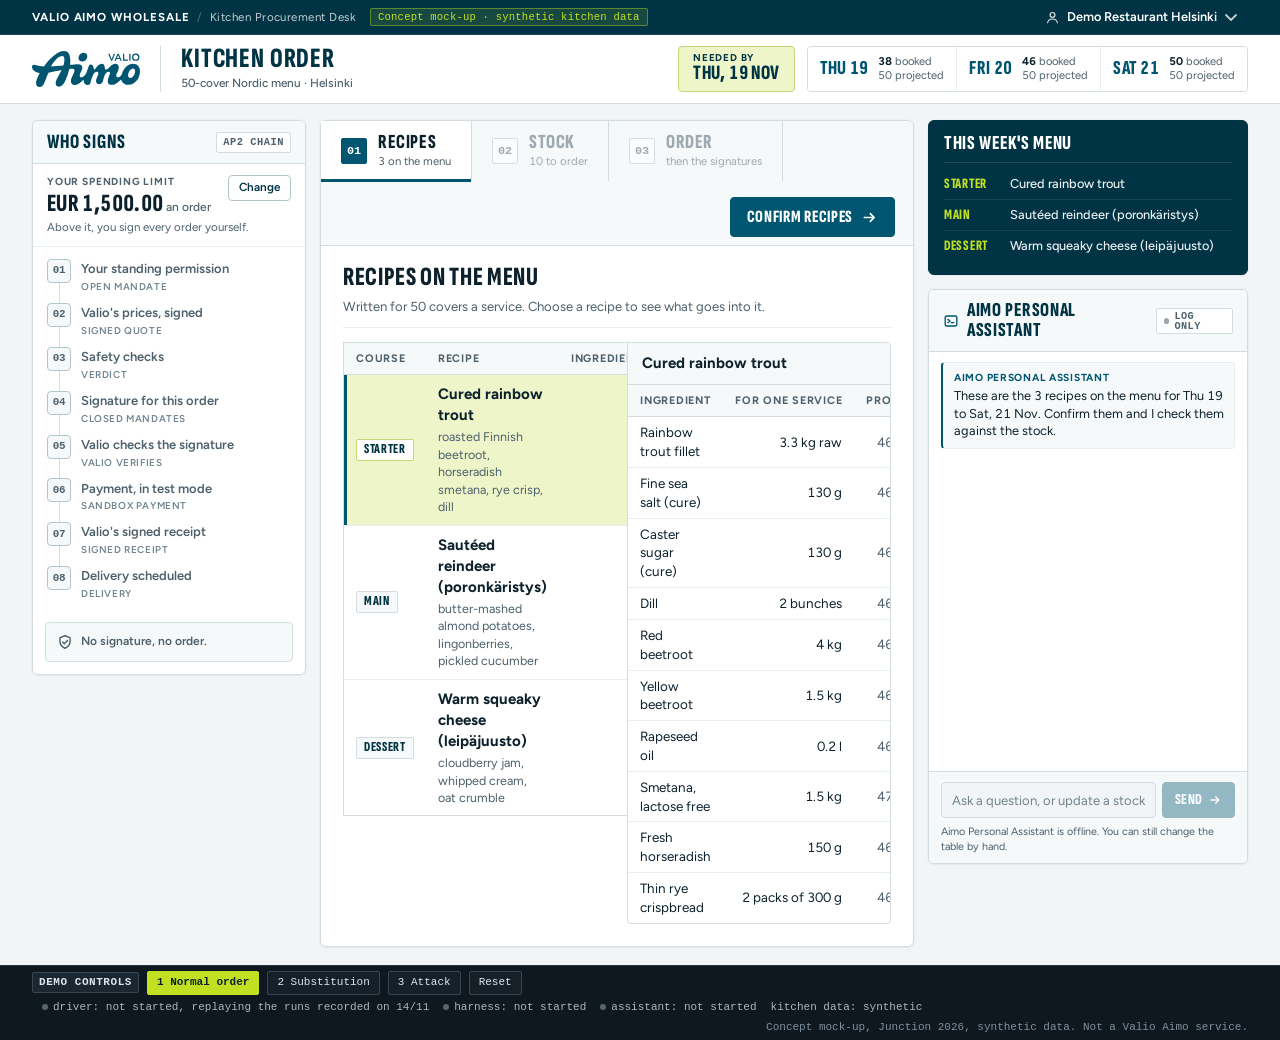
==== commit 85043b0a: "Rework frontend into cohesive Nordic Valio Aimo procurement ledger" ====
--- a/surface/static/portal.html
+++ b/surface/static/portal.html
@@ -3,25 +3,36 @@
   <head>
     <meta charset="utf-8" />
     <meta name="viewport" content="width=device-width, initial-scale=1" />
-    <title>Valio Aimo: kitchen order (concept mock-up)</title>
+    <title>Valio Aimo · Kitchen Order Desk (Concept Mock-up)</title>
     <link rel="preload" href="fonts/figtree.woff2" as="font" type="font/woff2" crossorigin />
     <link rel="preload" href="fonts/sofia-sans-extra-condensed.woff2" as="font" type="font/woff2" crossorigin />
     <link rel="stylesheet" href="portal.css" />
   </head>
   <body>
-    <!-- The Valio Aimo header: a petrol row with the signed-in customer, then the lime band. -->
+    <!-- Top utility bar + white masthead with unified service covers ledger -->
     <header class="site">
       <div class="site__top">
         <div class="wrap">
+          <p class="site__eyebrow">
+            <span class="site__brand-tag">Valio Aimo Wholesale</span>
+            <span class="site__sep" aria-hidden="true">/</span>
+            <span>Kitchen Procurement Desk</span>
+            <span class="site__mock">Concept mock-up · synthetic kitchen data</span>
+          </p>
           <div class="account" id="account"></div>
         </div>
       </div>
       <div class="site__band">
         <div class="wrap">
-          <a class="logo" href="portal.html" aria-label="Valio Aimo, home">
-            <img src="img/valio-aimo-logo-petrol.svg" alt="Valio Aimo" width="120" height="40" />
-          </a>
-          <h1 class="band__title display">Kitchen order</h1>
+          <div class="site__identity">
+            <a class="logo" href="portal.html" aria-label="Valio Aimo, home">
+              <img src="img/valio-aimo-logo-petrol.svg" alt="Valio Aimo" width="114" height="38" />
+            </a>
+            <div class="band__heading">
+              <h1 class="band__title display">Kitchen order</h1>
+              <p class="band__sub">50-cover Nordic menu · Helsinki</p>
+            </div>
+          </div>
           <!-- The services to cook for, from the kitchen's bookings and planning. -->
           <div class="planning" id="planning"></div>
         </div>
@@ -29,16 +40,19 @@
     </header>
 
     <div class="shell wrap">
-      <!-- Who signs: the steps of the order, always on the left, lit one by one while the assistant works. -->
+      <!-- Who signs: cryptographic AP2 mandate docket on the left -->
       <aside class="trail" id="trail" aria-label="Who signs, step by step">
-        <h2 class="trail__title display">Who signs</h2>
+        <div class="trail__head">
+          <h2 class="trail__title display">Who signs</h2>
+          <span class="trail__proto mono">AP2 chain</span>
+        </div>
         <div class="limit" id="limit"></div>
         <ol class="steps" id="steps"></ol>
         <div id="seal"></div>
       </aside>
 
       <main class="work">
-        <!-- The chef's three steps, like a checkout, and the button of the current step. -->
+        <!-- The chef's three steps, framed as an architectural ledger bar -->
         <nav class="flow" aria-label="Order steps">
           <ol class="flow__steps" id="flow"></ol>
           <div class="flow__cta" id="cta"></div>
@@ -53,7 +67,14 @@
           <ol class="talk" id="talk" aria-live="polite"></ol>
           <form class="ask" id="ask" autocomplete="off">
             <label class="visually-hidden" for="ask-text">Message to Aimo Personal Assistant</label>
-            <input class="ask__text" id="ask-text" name="text" type="text" maxlength="500" placeholder="Ask, or say what changed in the stock" />
+            <input
+              class="ask__text"
+              id="ask-text"
+              name="text"
+              type="text"
+              maxlength="500"
+              placeholder="Ask a question, or update a stock count…"
+            />
             <button class="ask__send" id="ask-send" type="submit" aria-label="Send"></button>
           </form>
           <p class="ask__note" id="ask-note"></p>
@@ -61,11 +82,11 @@
       </aside>
     </div>
 
-    <!-- A short confirmation after each step, and the window that asks before a signature. -->
+    <!-- Short confirmation toast and confirmation dialog before signing -->
     <div class="toast" id="toast" role="status" aria-live="polite"></div>
     <dialog class="dialog" id="dialog" aria-labelledby="dialog-title"></dialog>
 
-    <!-- For the team only: not part of the customer's page. -->
+    <!-- Stage console for the team only: visually distinct from the customer portal -->
     <footer class="demo" id="demo" aria-label="Demo controls"></footer>
 
     <script src="portal.js"></script>
--- a/surface/static/portal.css
+++ b/surface/static/portal.css
@@ -1,14 +1,13 @@
 /*
- * The kitchen order page, in the look of the Valio Aimo web shop (pikatukku.valioaimo.fi):
- * petrol #005670, lime band #ecf6bc, mist #f2f6f8, line #dee4e6, condensed headlines, pill chips.
+ * Valio Aimo · Kitchen Procurement Desk (portal.html)
  *
- * It is a working tool, not a shop: three steps like a checkout (recipes, stock, order), compact tables,
- * the signing steps always on the left, and Aimo Personal Assistant on the right.
+ * Aesthetic direction: Nordic wholesale trade ledger & kitchen operations desk.
+ * Palette anchored on Valio Aimo (#005670 petrol, #003445 deep maritime slate,
+ * #c0e021 / #edf5c4 restrained lime focal accents, #f2f5f7 cool Nordic paper canvas,
+ * #ffffff architectural sheets, crisp 1px hairlines, tabular numerals throughout).
  *
- * Fonts. The shop uses "National 2 Compressed" (headlines, tags, buttons) and "Matter" (text).
- * Both are commercial fonts we have no licence for, so they are named first and the page
- * falls back to the closest open fonts stored in fonts/ (no internet needed):
- * Sofia Sans Extra Condensed and Figtree.
+ * Fonts: National 2 Compressed / Sofia Sans Extra Condensed (display & stamps),
+ * Matter / Figtree (UI & ledger copy), system monospace (cryptographic proofs & codes).
  */
 
 @font-face {
@@ -26,36 +25,60 @@
 
 :root {
   --petrol: #005670;
-  --petrol-deep: #003747;
-  --lime-band: #ecf6bc;
+  --petrol-deep: #003445;
+  --petrol-soft: #e6eff2;
   --lime: #c0e021;
-  --mist: #f2f6f8;
-  --line: #dee4e6;
-  --ink: #14293a;
-  --grey: #5d6670;
-
-  --done: #256f3a;
-  --done-soft: #f0fbe4;
-  --waiting: #9a4300;
-  --waiting-soft: #fff5df;
-  --refused: #aa0808;
-  --refused-soft: #fff1f1;
-
-  --focus: #1f3a93;
+  --lime-hover: #b3d314;
+  --lime-band: #eef5c8;
+  --lime-border: #c5d678;
+
+  --canvas: #f2f5f7;
+  --surface: #ffffff;
+  --mist: #f6f9fa;
+  --line: #d3dde1;
+  --line-soft: #e6eef1;
+  --line-strong: #b4c4cb;
+
+  --ink: #0d212c;
+  --grey: #4d606b;
+  --grey-muted: #70838e;
+
+  --done: #1d6837;
+  --done-soft: #eaf6ee;
+  --done-border: #b4dcc1;
+
+  --waiting: #8f4000;
+  --waiting-soft: #fdf4e7;
+  --waiting-border: #e8c496;
+
+  --refused: #9e161b;
+  --refused-soft: #fcf0f0;
+  --refused-border: #e6b8ba;
+
+  --focus: #005670;
+
+  --r-xs: 2px;
+  --r-sm: 4px;
+  --r-md: 6px;
+
+  --shadow-sheet: 0 1px 2px rgba(10, 31, 41, 0.04), 0 0 0 1px rgba(10, 31, 41, 0.02);
+  --shadow-pop: 0 12px 32px rgba(9, 28, 37, 0.14), 0 2px 6px rgba(9, 28, 37, 0.06);
 
   --font-display: "National 2 Compressed", "National2Compressed", "Sofia Sans Extra Condensed", "Arial Narrow", sans-serif;
   --font-text: "Matter", "Figtree", system-ui, -apple-system, "Segoe UI", Roboto, Helvetica, Arial, sans-serif;
-  --font-mono: ui-monospace, "SF Mono", Menlo, Consolas, monospace;
-
-  --side: 48px;
-}
-
-* {
+  --font-mono: ui-monospace, "SF Mono", "JetBrains Mono", Menlo, Consolas, monospace;
+
+  --side: 32px;
+}
+
+*,
+*::before,
+*::after {
   box-sizing: border-box;
 }
 
 html {
-  font-size: 17px;
+  font-size: 16px;
 }
 
 body {
@@ -64,12 +87,13 @@
   display: grid;
   grid-template-columns: minmax(0, 1fr);
   grid-template-rows: auto 1fr auto;
-  background: #fff;
+  background: var(--canvas);
   color: var(--ink);
   font-family: var(--font-text);
-  line-height: 1.35;
+  line-height: 1.4;
   font-variant-numeric: tabular-nums;
   -webkit-font-smoothing: antialiased;
+  text-rendering: optimizeLegibility;
 }
 
 h1,
@@ -89,29 +113,28 @@
   list-style: none;
 }
 
-button {
-  font: inherit;
-  color: inherit;
-  cursor: pointer;
-}
-
-button:disabled {
-  cursor: default;
-}
-
+button,
 input {
   font: inherit;
   color: inherit;
 }
 
+button {
+  cursor: pointer;
+}
+
+button:disabled {
+  cursor: default;
+}
+
 :focus-visible {
-  outline: 3px solid var(--focus);
+  outline: 2px solid var(--focus);
   outline-offset: 2px;
 }
 
 .site__top :focus-visible,
 .demo :focus-visible {
-  outline-color: #fff;
+  outline-color: var(--lime);
 }
 
 .wrap {
@@ -133,12 +156,13 @@
 .display {
   font-family: var(--font-display);
   font-weight: 800;
-  color: var(--petrol);
+  letter-spacing: 0.015em;
+  color: var(--ink);
 }
 
 .mono {
   font-family: var(--font-mono);
-  font-size: 0.85em;
+  font-size: 0.82em;
 }
 
 .muted {
@@ -147,21 +171,61 @@
 
 .icon {
   flex: none;
-  vertical-align: -4px;
-}
-
-/* ---------- Header ---------- */
+  vertical-align: -3px;
+}
+
+/* ---------- Masthead: deep petrol utility strip + white editorial trade bar ---------- */
+
+.site {
+  background: var(--surface);
+  border-bottom: 1px solid var(--line);
+}
 
 .site__top {
-  background: var(--petrol);
+  background: var(--petrol-deep);
+  color: rgba(255, 255, 255, 0.88);
+  border-bottom: 1px solid rgba(255, 255, 255, 0.08);
+}
+
+.site__top .wrap {
+  min-height: 34px;
+  display: flex;
+  align-items: center;
+  justify-content: space-between;
+  gap: 16px;
+}
+
+.site__eyebrow {
+  display: flex;
+  align-items: center;
+  flex-wrap: wrap;
+  gap: 8px;
+  font-size: 0.72rem;
+  letter-spacing: 0.04em;
+  color: rgba(255, 255, 255, 0.76);
+}
+
+.site__brand-tag {
+  font-weight: 700;
+  text-transform: uppercase;
+  letter-spacing: 0.08em;
   color: #fff;
 }
 
-.site__top .wrap {
-  height: 40px;
-  display: flex;
-  align-items: center;
-  justify-content: flex-end;
+.site__sep {
+  opacity: 0.4;
+}
+
+.site__mock {
+  margin-left: 6px;
+  padding: 1px 7px;
+  border: 1px solid rgba(192, 224, 33, 0.4);
+  border-radius: var(--r-xs);
+  background: rgba(192, 224, 33, 0.12);
+  color: var(--lime);
+  font-family: var(--font-mono);
+  font-size: 0.66rem;
+  letter-spacing: 0.02em;
 }
 
 .account {
@@ -169,25 +233,34 @@
 }
 
 .account__btn {
-  min-height: 36px;
-  padding: 0 8px;
-  display: flex;
-  align-items: center;
-  gap: 8px;
-  border: 0;
-  border-radius: 6px;
+  min-height: 28px;
+  padding: 0 9px;
+  display: flex;
+  align-items: center;
+  gap: 7px;
+  border: 1px solid transparent;
+  border-radius: var(--r-sm);
   background: transparent;
   color: #fff;
-  font-weight: 700;
-  font-size: 0.9rem;
+  font-weight: 600;
+  font-size: 0.8rem;
+  transition: background-color 0.12s ease, border-color 0.12s ease;
+}
+
+.account__btn .icon {
+  width: 15px;
+  height: 15px;
+  opacity: 0.85;
 }
 
 .account__btn:hover,
 .account__btn[aria-expanded="true"] {
-  background: rgba(255, 255, 255, 0.14);
+  background: rgba(255, 255, 255, 0.1);
+  border-color: rgba(255, 255, 255, 0.18);
 }
 
 .account__chevron {
+  opacity: 0.75;
   transition: transform 0.15s ease;
 }
 
@@ -199,278 +272,335 @@
   position: absolute;
   right: 0;
   top: calc(100% + 6px);
-  z-index: 10;
-  min-width: 260px;
-  padding: 8px;
-  border-radius: 16px;
-  background: #fff;
+  z-index: 30;
+  min-width: 248px;
+  padding: 6px;
+  border: 1px solid var(--line);
+  border-radius: var(--r-md);
+  background: var(--surface);
   color: var(--ink);
-  box-shadow: 0 8px 20px rgba(0, 0, 0, 0.1), 0 0 0 1px var(--line);
+  box-shadow: var(--shadow-pop);
 }
 
 .account__who {
-  padding: 10px 12px 12px;
-  margin-bottom: 6px;
-  border-bottom: 1px solid var(--line);
-  font-size: 0.8rem;
+  padding: 8px 10px 10px;
+  margin-bottom: 4px;
+  border-bottom: 1px solid var(--line-soft);
+  font-size: 0.76rem;
   color: var(--grey);
 }
 
 .account__who strong {
   display: block;
-  font-size: 0.95rem;
-  color: var(--petrol);
+  margin-bottom: 2px;
+  font-size: 0.88rem;
+  color: var(--ink);
 }
 
 .account__item {
   width: 100%;
-  min-height: 44px;
-  padding: 0 12px;
+  min-height: 36px;
+  padding: 0 10px;
   display: flex;
   align-items: center;
   border: 0;
-  border-radius: 8px;
+  border-radius: var(--r-sm);
   background: transparent;
-  font-size: 0.9rem;
-  font-weight: 700;
-  color: var(--petrol);
+  font-size: 0.84rem;
+  font-weight: 600;
+  color: var(--ink);
   text-align: left;
 }
 
 .account__item:hover {
   background: var(--mist);
-}
-
+  color: var(--petrol);
+}
+
+/* Main masthead band */
 .site__band {
-  background: var(--lime-band);
+  background: var(--surface);
 }
 
 .site__band .wrap {
-  height: 76px;
-  display: flex;
-  align-items: center;
-  gap: 28px;
+  min-height: 68px;
+  padding-top: 10px;
+  padding-bottom: 10px;
+  display: flex;
+  align-items: center;
+  gap: 24px;
+}
+
+.site__identity {
+  display: flex;
+  align-items: center;
+  gap: 20px;
 }
 
 .logo {
   flex: none;
   display: block;
-  border-radius: 4px;
+  border-radius: var(--r-xs);
 }
 
 .logo img {
   display: block;
-  height: 40px;
+  height: 36px;
   width: auto;
 }
 
+.band__heading {
+  padding-left: 20px;
+  border-left: 1px solid var(--line);
+}
+
 .band__title {
-  padding-left: 28px;
-  border-left: 2px solid rgba(0, 86, 112, 0.25);
-  font-size: 2.1rem;
-  line-height: 1;
+  font-size: 1.75rem;
+  line-height: 0.96;
+  text-transform: uppercase;
+  letter-spacing: 0.03em;
+  color: var(--petrol-deep);
   white-space: nowrap;
 }
 
-/* The dates to cook for. The first one is the date that matters: the goods must be there. */
+.band__sub {
+  margin-top: 2px;
+  font-size: 0.74rem;
+  font-weight: 500;
+  color: var(--grey);
+  white-space: nowrap;
+}
+
+/* Unified Service Covers Ledger in masthead */
 .planning {
   margin-left: auto;
   display: flex;
   align-items: center;
-  gap: 14px;
+  gap: 12px;
 }
 
 .needby {
-  padding: 6px 16px 7px;
-  border-radius: 6px;
-  background: var(--lime);
+  height: 46px;
+  padding: 5px 14px;
+  display: flex;
+  flex-direction: column;
+  justify-content: center;
+  border: 1px solid var(--lime-border);
+  border-radius: var(--r-sm);
+  background: var(--lime-band);
   line-height: 1.05;
 }
 
 .needby span {
   display: block;
-  font-size: 0.68rem;
+  font-size: 0.62rem;
   font-weight: 700;
-  letter-spacing: 0.06em;
+  letter-spacing: 0.08em;
   text-transform: uppercase;
   color: var(--petrol-deep);
 }
 
 .needby b {
-  font-size: 1.7rem;
+  font-size: 1.28rem;
+  letter-spacing: 0.02em;
+  text-transform: uppercase;
   color: var(--petrol-deep);
   white-space: nowrap;
 }
 
 .days {
   display: flex;
-  gap: 8px;
+  border: 1px solid var(--line);
+  border-radius: var(--r-sm);
+  background: var(--mist);
+  overflow: hidden;
 }
 
 .day {
-  padding: 6px 14px;
-  display: flex;
-  align-items: center;
-  gap: 12px;
-  border-radius: 6px;
-  background: #fff;
+  height: 44px;
+  padding: 4px 12px;
+  display: flex;
+  align-items: center;
+  gap: 10px;
+  background: var(--surface);
+}
+
+.day + .day {
+  border-left: 1px solid var(--line-soft);
 }
 
 .day__date {
-  font-size: 1.5rem;
+  font-size: 1.24rem;
   line-height: 1;
+  text-transform: uppercase;
+  color: var(--petrol);
   white-space: nowrap;
 }
 
 .day__covers {
-  font-size: 0.72rem;
-  line-height: 1.25;
+  font-size: 0.7rem;
+  line-height: 1.22;
   color: var(--grey);
   white-space: nowrap;
 }
 
 .day__covers b {
+  font-weight: 700;
   color: var(--ink);
 }
 
 .planning__src {
   font-size: 0.7rem;
-  line-height: 1.3;
-  color: var(--petrol-deep);
-}
-
-/* ---------- Under the header: who signs (left), the work (middle), the assistant (right) ---------- */
+  line-height: 1.28;
+  color: var(--grey);
+}
+
+/* ---------- 3-Column Desk Layout ---------- */
 
 .shell {
-  padding-top: 14px;
-  padding-bottom: 12px;
+  padding-top: 16px;
+  padding-bottom: 18px;
   display: grid;
-  grid-template-columns: 300px minmax(0, 1fr) 350px;
-  gap: 24px;
+  grid-template-columns: 304px minmax(0, 1fr) 352px;
+  gap: 18px;
   align-items: start;
 }
 
-/* ---------- Who signs: a panel that stays on the left ---------- */
+/* ---------- Left Column: Cryptographic Mandate Docket ("Who signs") ---------- */
 
 .trail {
   position: sticky;
-  top: 12px;
-  max-height: calc(100vh - 24px);
-  padding: 14px 14px 12px;
-  border-radius: 8px;
+  top: 14px;
+  max-height: calc(100vh - 28px);
+  padding: 0;
+  border: 1px solid var(--line);
+  border-radius: var(--r-md);
+  background: var(--surface);
+  box-shadow: var(--shadow-sheet);
+  overflow: hidden auto;
+}
+
+.trail__head {
+  padding: 11px 14px 10px;
+  display: flex;
+  align-items: center;
+  justify-content: space-between;
+  gap: 8px;
   background: var(--mist);
-  overflow: hidden auto;
-}
-
-/* While the signatures are checked, a band of light runs down the panel, like a scan. */
-.trail::after {
-  content: "";
-  position: absolute;
-  left: 0;
-  right: 0;
-  top: 0;
-  height: 90px;
-  background: linear-gradient(180deg, rgba(192, 224, 33, 0), rgba(192, 224, 33, 0.3), rgba(192, 224, 33, 0));
-  opacity: 0;
-  pointer-events: none;
-}
-
-.trail.is-running::after {
-  opacity: 1;
-  animation: scan 1.3s linear infinite;
-}
-
-@keyframes scan {
-  from {
-    transform: translateY(-90px);
-  }
-  to {
-    transform: translateY(920px);
-  }
+  border-bottom: 1px solid var(--line);
 }
 
 .trail__title {
-  font-size: 1.7rem;
+  font-size: 1.28rem;
   line-height: 1;
-}
-
+  text-transform: uppercase;
+  letter-spacing: 0.04em;
+  color: var(--petrol-deep);
+}
+
+.trail__proto {
+  padding: 2px 6px;
+  border: 1px solid var(--line);
+  border-radius: var(--r-xs);
+  background: var(--surface);
+  color: var(--grey);
+  font-size: 0.65rem;
+  font-weight: 600;
+  letter-spacing: 0.05em;
+  text-transform: uppercase;
+}
+
+.trail.is-running .trail__proto {
+  border-color: var(--petrol);
+  background: var(--petrol-soft);
+  color: var(--petrol);
+}
+
+/* Autonomous spend limit box inside docket */
 .limit {
   position: relative;
-  margin-top: 10px;
-  padding: 9px 12px 10px;
-  border-radius: 6px;
-  background: #fff;
+  padding: 11px 14px 11px;
+  background: var(--surface);
+  border-bottom: 1px solid var(--line-soft);
 }
 
 .limit__label {
-  font-size: 0.66rem;
+  font-size: 0.64rem;
   font-weight: 700;
-  letter-spacing: 0.06em;
+  letter-spacing: 0.08em;
   text-transform: uppercase;
   color: var(--grey);
 }
 
 .limit__value {
-  font-size: 1.75rem;
-  line-height: 1.1;
+  margin-top: 2px;
+  font-size: 1.55rem;
+  line-height: 1.05;
+  color: var(--ink);
 }
 
 .limit__value span {
   font-family: var(--font-text);
-  font-weight: 400;
-  font-size: 0.76rem;
+  font-weight: 500;
+  font-size: 0.75rem;
+  letter-spacing: 0;
   color: var(--grey);
 }
 
 .limit__text {
+  margin-top: 2px;
   font-size: 0.72rem;
   color: var(--grey);
 }
 
 .limit__btn {
   position: absolute;
-  top: 8px;
-  right: 8px;
-  min-height: 30px;
-  padding: 0 12px;
-  border: 0;
-  border-radius: 999px;
+  top: 11px;
+  right: 14px;
+  min-height: 26px;
+  padding: 0 10px;
+  border: 1px solid var(--line-strong);
+  border-radius: var(--r-sm);
+  background: var(--surface);
+  color: var(--petrol-deep);
+  font-weight: 600;
+  font-size: 0.73rem;
+  transition: background-color 0.12s ease, border-color 0.12s ease;
+}
+
+.limit__btn:not(:disabled):hover {
   background: var(--mist);
+  border-color: var(--petrol);
   color: var(--petrol);
-  font-weight: 700;
-  font-size: 0.76rem;
-}
-
-.limit__btn:not(:disabled):hover {
-  background: var(--lime-band);
 }
 
 .limit__btn:disabled {
-  opacity: 0.5;
-}
-
+  opacity: 0.45;
+}
+
+/* 8-Step AP2 Mandate Spine */
 .steps {
   position: relative;
-  margin-top: 14px;
+  padding: 12px 14px 8px;
 }
 
 .step {
   position: relative;
-  padding-bottom: 7px;
+  padding-bottom: 9px;
   display: grid;
-  grid-template-columns: 30px minmax(0, 1fr);
+  grid-template-columns: 24px minmax(0, 1fr);
   gap: 10px;
 }
 
-/* The line from one step down to the next: grey, then petrol once the next step is signed. */
+/* Architectural 1px vertical spine connecting stamps */
 .step:not(:last-child)::before,
 .step:not(:last-child)::after {
   content: "";
   position: absolute;
-  left: 14px;
-  top: 30px;
+  left: 11.5px;
+  top: 24px;
   bottom: 0;
-  width: 2px;
+  width: 1px;
   background: var(--line);
 }
 
@@ -485,78 +615,89 @@
 }
 
 .step--link::after {
-  animation: grow 0.3s ease-out both;
-}
-
+  animation: grow 0.26s ease-out both;
+}
+
+/* Chamfered architectural stamp instead of bouncy SaaS circle */
 .step__dot {
   position: relative;
   z-index: 1;
-  width: 30px;
-  height: 30px;
+  width: 24px;
+  height: 24px;
   display: grid;
   place-items: center;
-  border-radius: 50%;
-  background: #fff;
-  box-shadow: inset 0 0 0 2px var(--line);
-  color: var(--grey);
-  font-family: var(--font-display);
-  font-weight: 800;
-  font-size: 1.05rem;
+  border: 1px solid var(--line-strong);
+  border-radius: var(--r-sm);
+  background: var(--mist);
+  color: var(--grey);
+  font-family: var(--font-mono);
+  font-weight: 700;
+  font-size: 0.68rem;
+  letter-spacing: -0.02em;
 }
 
 .step__dot .icon {
-  width: 16px;
-  height: 16px;
+  width: 13px;
+  height: 13px;
   vertical-align: 0;
 }
 
 .step__title {
-  min-height: 22px;
+  min-height: 20px;
   display: flex;
   align-items: center;
   flex-wrap: wrap;
-  gap: 2px 8px;
+  gap: 3px 6px;
+  font-weight: 600;
+  font-size: 0.81rem;
+  line-height: 1.22;
+  color: var(--grey);
+}
+
+.step__term {
+  margin-top: 1px;
+  display: flex;
+  align-items: center;
+  flex-wrap: wrap;
+  gap: 3px 7px;
+  font-size: 0.62rem;
+  font-weight: 600;
+  letter-spacing: 0.06em;
+  text-transform: uppercase;
+  color: var(--grey-muted);
+}
+
+.step__signer {
+  padding: 1px 6px;
+  border: 1px solid rgba(0, 86, 112, 0.25);
+  border-radius: var(--r-xs);
+  background: var(--petrol-soft);
+  color: var(--petrol-deep);
+  font-size: 0.62rem;
   font-weight: 700;
-  font-size: 0.84rem;
-  line-height: 1.2;
-  color: var(--grey);
-}
-
-/* The name of the step in the AP2 protocol, small, under the chef's words */
-.step__term {
-  display: flex;
-  align-items: center;
-  flex-wrap: wrap;
-  gap: 0 10px;
-  font-size: 0.62rem;
-  letter-spacing: 0.07em;
+  letter-spacing: 0.04em;
   text-transform: uppercase;
-  color: var(--grey);
-}
-
-.step__signer {
-  padding: 1px 8px 2px;
-  border-radius: 999px;
-  background: var(--petrol);
-  color: #fff;
-  font-size: 0.66rem;
-  letter-spacing: 0.02em;
 }
 
 .step__detail {
-  margin-top: 2px;
+  margin-top: 3px;
   display: -webkit-box;
   -webkit-line-clamp: 2;
   -webkit-box-orient: vertical;
   overflow: hidden;
   font-size: 0.72rem;
-  line-height: 1.3;
+  line-height: 1.32;
+  color: var(--grey);
 }
 
 .step__proof {
+  padding: 0 5px;
   display: inline-flex;
   align-items: center;
   gap: 3px;
+  border: 1px solid var(--done-border);
+  border-radius: var(--r-xs);
+  background: var(--done-soft);
   font-size: 0.62rem;
   letter-spacing: 0;
   text-transform: none;
@@ -564,101 +705,88 @@
 }
 
 .step__proof .icon {
-  width: 11px;
-  height: 11px;
+  width: 10px;
+  height: 10px;
+  vertical-align: 0;
 }
 
 .step--done .step__dot {
+  border-color: var(--petrol);
   background: var(--petrol);
-  box-shadow: none;
   color: #fff;
 }
 
 .step--done .step__title {
-  color: var(--petrol);
+  color: var(--ink);
 }
 
 .step--waiting .step__dot {
+  border-color: var(--waiting);
   background: var(--waiting);
-  box-shadow: none;
   color: #fff;
-  animation: pulse 1.4s ease-in-out infinite;
+  animation: pulse 1.6s ease-in-out infinite;
 }
 
 .step--waiting .step__title {
   color: var(--waiting);
+  font-weight: 700;
 }
 
 .step--waiting .step__signer {
-  background: var(--waiting);
+  border-color: var(--waiting-border);
+  background: var(--waiting-soft);
+  color: var(--waiting);
 }
 
 .step--refused .step__dot {
+  border-color: var(--refused);
   background: var(--refused);
-  box-shadow: none;
   color: #fff;
 }
 
 .step--refused .step__title {
   color: var(--refused);
+  font-weight: 700;
 }
 
 .step--refused .step__signer {
-  background: var(--refused);
-}
-
-.step--skipped .step__detail {
-  color: var(--grey);
-}
-
-/* The step that has just been signed: the dot is stamped, a ring goes out, the text slides in. */
+  border-color: var(--refused-border);
+  background: var(--refused-soft);
+  color: var(--refused);
+}
+
+.step--skipped {
+  opacity: 0.68;
+}
+
+/* Restrained, crisp state arrival transitions */
 .step--fresh .step__dot {
-  animation: stamp 0.4s cubic-bezier(0.2, 0.9, 0.3, 1.4) both;
-}
-
-.step--fresh .step__dot::after {
-  content: "";
-  position: absolute;
-  inset: 0;
-  border-radius: 50%;
-  animation: ring 0.42s ease-out both;
+  animation: stamp 0.24s ease-out both;
 }
 
 .step--fresh .step__body {
-  animation: slidein 0.32s ease-out both;
+  animation: slidein 0.24s ease-out both;
 }
 
 .step--refused.step--fresh .step__dot {
-  animation: shake 0.4s ease-in-out both;
+  animation: shake 0.32s ease-in-out both;
 }
 
 @keyframes stamp {
-  0% {
-    transform: scale(0.3);
-    opacity: 0;
-  }
-  60% {
-    transform: scale(1.2);
+  from {
+    transform: scale(0.84);
+    opacity: 0.3;
+  }
+  to {
+    transform: scale(1);
     opacity: 1;
-  }
-  100% {
-    transform: scale(1);
-  }
-}
-
-@keyframes ring {
-  from {
-    box-shadow: 0 0 0 0 rgba(0, 86, 112, 0.5);
-  }
-  to {
-    box-shadow: 0 0 0 14px rgba(0, 86, 112, 0);
   }
 }
 
 @keyframes slidein {
   from {
     opacity: 0;
-    transform: translateX(-8px);
+    transform: translateX(-4px);
   }
 }
 
@@ -677,10 +805,10 @@
     transform: translateX(0);
   }
   25% {
-    transform: translateX(-4px);
+    transform: translateX(-3px);
   }
   75% {
-    transform: translateX(4px);
+    transform: translateX(3px);
   }
 }
 
@@ -690,148 +818,173 @@
     opacity: 1;
   }
   50% {
-    opacity: 0.55;
-  }
-}
-
-/* Under the steps: where the chain of signatures stands, in one line. */
+    opacity: 0.62;
+  }
+}
+
+/* Docket bottom cryptographic seal bar */
 .seal {
-  margin-top: 2px;
-  min-height: 44px;
-  padding: 8px 12px;
+  margin: 4px 12px 12px;
+  min-height: 40px;
+  padding: 8px 11px;
   display: flex;
   align-items: center;
   gap: 8px;
-  border-radius: 6px;
-  background: #fff;
-  color: var(--grey);
-  font-weight: 700;
-  font-size: 0.78rem;
-  line-height: 1.25;
+  border: 1px solid var(--line);
+  border-radius: var(--r-sm);
+  background: var(--mist);
+  color: var(--grey);
+  font-weight: 600;
+  font-size: 0.75rem;
+  line-height: 1.28;
+}
+
+.seal .icon {
+  width: 16px;
+  height: 16px;
 }
 
 .seal--running {
-  color: var(--petrol);
+  border-color: rgba(0, 86, 112, 0.3);
+  background: var(--petrol-soft);
+  color: var(--petrol-deep);
 }
 
 .seal--running .icon {
-  animation: pulse 0.9s ease-in-out infinite;
+  animation: pulse 1s ease-in-out infinite;
 }
 
 .seal--done {
+  border-color: var(--done);
   background: var(--done);
   color: #fff;
-  animation: sealin 0.45s cubic-bezier(0.2, 0.9, 0.3, 1.3) both;
+  animation: arrive 0.25s ease-out both;
 }
 
 .seal--waiting {
+  border-color: var(--waiting);
   background: var(--waiting-soft);
   color: var(--waiting);
-  box-shadow: inset 0 0 0 2px var(--waiting);
+  font-weight: 700;
 }
 
 .seal--refused {
+  border-color: var(--refused);
   background: var(--refused);
   color: #fff;
-  animation: sealin 0.45s cubic-bezier(0.2, 0.9, 0.3, 1.3) both;
-}
-
-@keyframes sealin {
-  from {
-    opacity: 0;
-    transform: scale(0.9);
-  }
-}
-
-/* ---------- The chef's three steps and the button: they stay at the top of the work area ---------- */
+  animation: arrive 0.25s ease-out both;
+}
+
+/* ---------- Center Column: Chef's Procurement Sheet ---------- */
 
 .work {
   min-width: 0;
-}
-
+  border: 1px solid var(--line);
+  border-radius: var(--r-md);
+  background: var(--surface);
+  box-shadow: var(--shadow-sheet);
+}
+
+/* Architectural Ledger Stepper Tab Bar */
 .flow {
   position: sticky;
   top: 0;
-  z-index: 5;
-  margin-bottom: 12px;
-  padding: 4px 0 8px;
-  min-height: 62px;
-  display: flex;
-  align-items: center;
+  z-index: 10;
+  padding: 0 18px 0 0;
+  min-height: 60px;
+  display: flex;
+  align-items: stretch;
   flex-wrap: wrap;
-  gap: 8px 16px;
+  gap: 8px 14px;
   border-bottom: 1px solid var(--line);
-  background: #fff;
+  border-radius: var(--r-md) var(--r-md) 0 0;
+  background: var(--mist);
 }
 
 .flow__steps {
   display: flex;
-  align-items: center;
+  align-items: stretch;
 }
 
 .flow__steps li {
   display: flex;
-  align-items: center;
-}
-
-/* The line between two steps */
-.flow__steps li + li::before {
-  content: "";
-  width: 24px;
-  height: 2px;
-  margin: 0 4px;
-  background: var(--line);
+  align-items: stretch;
+  border-right: 1px solid var(--line);
 }
 
 .flow__step {
-  min-height: 50px;
-  padding: 4px 14px 4px 6px;
-  display: flex;
-  align-items: center;
-  gap: 10px;
+  position: relative;
+  min-height: 60px;
+  padding: 8px 20px;
+  display: flex;
+  align-items: center;
+  gap: 11px;
   border: 0;
-  border-radius: 999px;
   background: transparent;
   text-align: left;
+  transition: background-color 0.12s ease;
+}
+
+.flow__step::after {
+  content: "";
+  position: absolute;
+  left: 0;
+  right: 0;
+  bottom: -1px;
+  height: 3px;
+  background: transparent;
 }
 
 .flow__step:not(:disabled):hover {
-  background: var(--mist);
+  background: rgba(255, 255, 255, 0.72);
 }
 
 .flow__n {
-  width: 38px;
-  height: 38px;
+  width: 26px;
+  height: 26px;
   flex: none;
   display: grid;
   place-items: center;
-  border-radius: 50%;
-  border: 2px solid var(--line);
-  color: var(--grey);
-  font-family: var(--font-display);
-  font-weight: 800;
-  font-size: 1.35rem;
+  border: 1px solid var(--line-strong);
+  border-radius: var(--r-xs);
+  background: var(--surface);
+  color: var(--grey);
+  font-family: var(--font-mono);
+  font-weight: 700;
+  font-size: 0.74rem;
+}
+
+.flow__n .icon {
+  width: 14px;
+  height: 14px;
+  vertical-align: 0;
 }
 
 .flow__text b {
   display: block;
   font-family: var(--font-display);
   font-weight: 800;
-  font-size: 1.4rem;
+  font-size: 1.25rem;
   line-height: 1;
+  letter-spacing: 0.03em;
+  text-transform: uppercase;
   color: var(--grey);
 }
 
 .flow__text span {
   display: block;
   margin-top: 2px;
-  font-size: 0.72rem;
+  font-size: 0.71rem;
   color: var(--grey);
   white-space: nowrap;
 }
 
 .flow__step[aria-current="step"] {
-  background: var(--mist);
+  background: var(--surface);
+}
+
+.flow__step[aria-current="step"]::after {
+  background: var(--petrol);
 }
 
 .flow__step[aria-current="step"] .flow__n {
@@ -840,116 +993,144 @@
   color: #fff;
 }
 
-.flow__step[aria-current="step"] .flow__text b,
-.flow__step.is-done .flow__text b {
-  color: var(--petrol);
-}
-
-/* A confirmed step: a green tick and the time it was confirmed */
+.flow__step[aria-current="step"] .flow__text b {
+  color: var(--ink);
+}
+
 .flow__step.is-done .flow__n {
   border-color: var(--done);
   background: var(--done);
   color: #fff;
 }
 
+.flow__step.is-done .flow__text b {
+  color: var(--ink);
+}
+
 .flow__step.is-done .flow__text span {
   color: var(--done);
-  font-weight: 700;
+  font-weight: 600;
 }
 
 .flow__step:disabled {
-  opacity: 0.6;
+  opacity: 0.52;
 }
 
 .flow__cta {
   margin-left: auto;
+  padding: 8px 0;
   display: flex;
   align-items: center;
   gap: 10px;
 }
 
 .flow__cta .btn:not(.btn--go) {
+  min-height: 40px;
   padding: 0 16px;
-  font-size: 1.2rem;
-}
-
+  font-size: 1.08rem;
+}
+
+/* Buttons: disciplined Nordic trade controls */
 .btn {
-  min-height: 46px;
-  padding: 0 22px;
+  min-height: 42px;
+  padding: 0 18px;
   display: inline-flex;
   align-items: center;
-  gap: 10px;
-  border: 0;
-  border-radius: 4px;
+  gap: 8px;
+  border: 1px solid var(--petrol);
+  border-radius: var(--r-sm);
   background: var(--petrol);
   color: #fff;
   font-family: var(--font-display);
   font-weight: 800;
-  font-size: 1.3rem;
+  font-size: 1.14rem;
+  letter-spacing: 0.04em;
+  text-transform: uppercase;
+  white-space: nowrap;
+  transition: background-color 0.12s ease, border-color 0.12s ease, transform 0.06s ease;
+}
+
+.btn .icon {
+  width: 17px;
+  height: 17px;
+  vertical-align: 0;
+}
+
+.btn:not(:disabled):hover {
+  background: var(--petrol-deep);
+  border-color: var(--petrol-deep);
+}
+
+.btn:not(:disabled):active {
+  transform: translateY(1px);
+}
+
+/* Primary dispatch / signature button */
+.btn--go {
+  min-height: 44px;
+  padding: 0 22px;
+  border-color: #9cb812;
+  background: var(--lime);
+  color: var(--petrol-deep);
+  font-size: 1.2rem;
+  box-shadow: 0 1px 2px rgba(12, 33, 43, 0.08);
+}
+
+.btn--go:not(:disabled):hover {
+  background: var(--lime-hover);
+  border-color: #88a20b;
+}
+
+.btn--quiet {
+  border-color: var(--line-strong);
+  background: var(--surface);
+  color: var(--petrol-deep);
+}
+
+.btn--quiet:not(:disabled):hover {
+  background: var(--mist);
+  border-color: var(--petrol);
+}
+
+.btn--reject {
+  border-color: var(--refused-border);
+  background: var(--surface);
+  color: var(--refused);
+}
+
+.btn--reject:not(:disabled):hover {
+  background: var(--refused-soft);
+  border-color: var(--refused);
+}
+
+.btn--wide {
+  width: 100%;
+  margin-top: 14px;
+  justify-content: center;
+}
+
+.btn:disabled {
+  opacity: 0.45;
+  box-shadow: none;
+}
+
+.cta__status {
+  display: flex;
+  align-items: center;
+  gap: 7px;
+  font-family: var(--font-display);
+  font-weight: 800;
+  font-size: 1.2rem;
   letter-spacing: 0.03em;
   text-transform: uppercase;
+  color: var(--petrol-deep);
   white-space: nowrap;
 }
 
-.btn:hover {
-  background: var(--petrol-deep);
-}
-
-/* The button that sends or signs the order: the shop's highlighted button, and bigger. */
-.btn--go {
-  min-height: 50px;
-  padding: 0 28px;
-  background: var(--lime);
-  color: var(--petrol-deep);
-  font-size: 1.4rem;
-  box-shadow: 0 6px 18px -6px rgba(96, 120, 0, 0.7);
-}
-
-.btn--go:hover {
-  background: #cfee2c;
-}
-
-.btn--quiet {
-  background: #fff;
-  color: var(--petrol);
-  box-shadow: inset 0 0 0 2px var(--petrol);
-}
-
-.btn--quiet:hover {
-  background: var(--mist);
-}
-
-/* Reject: always within reach at the top while a signature is asked, and never the loudest button. */
-.btn--reject {
-  background: #fff;
-  color: var(--refused);
-  box-shadow: inset 0 0 0 2px var(--refused);
-}
-
-.btn--reject:hover {
-  background: var(--refused-soft);
-}
-
-.btn--wide {
-  width: 100%;
-  margin-top: 12px;
-  justify-content: center;
-}
-
-.btn:disabled {
-  opacity: 0.5;
-  box-shadow: none;
-}
-
-.cta__status {
-  display: flex;
-  align-items: center;
-  gap: 8px;
-  font-family: var(--font-display);
-  font-weight: 800;
-  font-size: 1.4rem;
-  color: var(--petrol);
-  white-space: nowrap;
+.cta__status .icon {
+  width: 17px;
+  height: 17px;
+  vertical-align: 0;
 }
 
 .cta__status--waiting_for_human {
@@ -962,18 +1143,24 @@
   color: var(--done);
 }
 
-/* ---------- Work area ---------- */
+/* ---------- Workspace Body ---------- */
+
+.work__main {
+  padding: 18px 22px 22px;
+}
 
 .loading {
   color: var(--grey);
+  font-size: 0.9rem;
 }
 
 .problem {
-  margin-bottom: 12px;
+  margin-bottom: 14px;
   padding: 10px 14px;
-  border-radius: 6px;
+  border: 1px solid var(--refused-border);
+  border-radius: var(--r-sm);
   background: var(--refused-soft);
-  font-size: 0.9rem;
+  font-size: 0.86rem;
 }
 
 .problem strong {
@@ -981,101 +1168,127 @@
 }
 
 .head {
-  margin-bottom: 10px;
+  margin-bottom: 14px;
+  padding-bottom: 11px;
   display: flex;
   align-items: baseline;
   flex-wrap: wrap;
-  gap: 4px 16px;
+  gap: 6px 16px;
+  border-bottom: 1px solid var(--line-soft);
 }
 
 .head h2 {
-  font-size: 2rem;
-  line-height: 1.1;
+  font-size: 1.65rem;
+  line-height: 1.05;
+  text-transform: uppercase;
+  letter-spacing: 0.025em;
+  color: var(--ink);
 }
 
 .head__meta {
-  font-size: 0.85rem;
-  color: var(--grey);
-}
-
+  font-size: 0.82rem;
+  color: var(--grey);
+}
+
+/* Segmented filter switch instead of floating bubble chips */
 .chips {
   margin-left: auto;
-  display: flex;
-  align-items: center;
-  gap: 8px;
+  display: inline-flex;
+  align-items: center;
+  gap: 6px;
 }
 
 .chip {
-  min-height: 36px;
-  padding: 0 16px;
-  display: flex;
-  align-items: center;
-  gap: 8px;
-  border: 0;
-  border-radius: 999px;
+  min-height: 30px;
+  padding: 0 11px;
+  display: inline-flex;
+  align-items: center;
+  gap: 6px;
+  border: 1px solid var(--line);
+  border-radius: var(--r-sm);
   background: var(--mist);
-  color: var(--petrol);
-  font-weight: 700;
-  font-size: 0.85rem;
+  color: var(--grey);
+  font-weight: 600;
+  font-size: 0.78rem;
+  transition: background-color 0.12s ease, border-color 0.12s ease, color 0.12s ease;
 }
 
 .chip span {
-  color: var(--grey);
-  font-weight: 400;
+  padding: 0 5px;
+  border-radius: var(--r-xs);
+  background: rgba(13, 33, 44, 0.07);
+  color: var(--ink);
+  font-family: var(--font-mono);
+  font-size: 0.7rem;
+  font-weight: 600;
+}
+
+.chip:hover {
+  border-color: var(--line-strong);
+  color: var(--ink);
 }
 
 .chip[aria-pressed="true"] {
+  border-color: var(--petrol);
   background: var(--petrol);
   color: #fff;
 }
 
 .chip[aria-pressed="true"] span {
+  background: rgba(255, 255, 255, 0.2);
   color: #fff;
 }
 
 .link {
   min-height: 28px;
-  padding: 0 4px;
+  padding: 0 6px;
   border: 0;
   background: none;
   color: var(--petrol);
-  font-weight: 700;
-  font-size: 0.84rem;
+  font-weight: 600;
+  font-size: 0.8rem;
   text-decoration: underline;
   text-underline-offset: 3px;
 }
 
-/* A line above a table that says where things stand: locked, changed, or to correct */
+.link:hover {
+  color: var(--petrol-deep);
+}
+
+/* Status banner above tables */
 .note {
-  margin-bottom: 10px;
+  margin-bottom: 12px;
   padding: 8px 12px;
   display: flex;
   align-items: center;
   flex-wrap: wrap;
-  gap: 4px 10px;
-  border-radius: 6px;
+  gap: 5px 10px;
+  border: 1px solid var(--line);
+  border-radius: var(--r-sm);
   background: var(--mist);
-  color: var(--petrol-deep);
-  font-size: 0.84rem;
+  color: var(--ink);
+  font-size: 0.81rem;
 }
 
 .note .icon {
-  width: 15px;
-  height: 15px;
+  width: 14px;
+  height: 14px;
+  color: var(--petrol);
 }
 
 .note--refused {
+  border-color: var(--refused-border);
   background: var(--refused-soft);
   color: var(--ink);
 }
 
 .head .note {
   margin-bottom: 0;
-  padding: 4px 10px;
+  padding: 5px 10px;
   align-self: center;
 }
 
-/* A number the chef can change in the stock table */
+/* Editable quantity inputs in Stock Ledger */
 .field {
   display: inline-flex;
   align-items: center;
@@ -1083,14 +1296,16 @@
 }
 
 .field__input {
-  width: 78px;
-  height: 26px;
+  width: 74px;
+  height: 27px;
   padding: 0 8px;
-  border: 1px solid var(--line);
-  border-radius: 4px;
-  background: #fff;
+  border: 1px solid var(--line-strong);
+  border-radius: var(--r-xs);
+  background: var(--surface);
   text-align: right;
+  font-size: 0.84rem;
   font-variant-numeric: tabular-nums;
+  transition: border-color 0.12s ease, background-color 0.12s ease;
 }
 
 .field__input:not(:disabled):hover {
@@ -1104,14 +1319,14 @@
 }
 
 .field__unit {
-  width: 34px;
+  width: 32px;
   text-align: left;
-  font-size: 0.78rem;
+  font-size: 0.74rem;
   color: var(--grey);
 }
 
 .is-short .field__input[data-cell$="to_order"] {
-  border-color: transparent;
+  border-color: var(--lime-border);
   background: var(--lime-band);
   color: var(--petrol-deep);
   font-weight: 700;
@@ -1121,36 +1336,46 @@
   border-color: var(--petrol);
 }
 
-/* A number that is not the counted one any more: changed by the chef or by the assistant */
 .field.is-changed .field__input {
   border-color: var(--petrol);
-  box-shadow: inset 3px 0 0 var(--petrol);
+  box-shadow: inset 2px 0 0 var(--petrol);
   font-weight: 700;
 }
 
-/* Tables: compact, like a back-office tool */
+/* ---------- Trade Sheet Tables ---------- */
+
 .tbl {
   width: 100%;
   border-collapse: collapse;
-  font-size: 0.86rem;
+  border: 1px solid var(--line);
+  font-size: 0.84rem;
 }
 
 .tbl th {
-  padding: 7px 12px;
+  padding: 8px 12px;
+  border-bottom: 1px solid var(--line);
   background: var(--mist);
-  color: var(--petrol);
-  font-size: 0.72rem;
+  color: var(--grey);
+  font-size: 0.68rem;
   font-weight: 700;
-  letter-spacing: 0.05em;
+  letter-spacing: 0.07em;
   text-transform: uppercase;
   text-align: left;
   white-space: nowrap;
 }
 
 .tbl td {
-  padding: 5px 12px;
-  border-bottom: 1px solid var(--line);
+  padding: 7px 12px;
+  border-bottom: 1px solid var(--line-soft);
   vertical-align: middle;
+}
+
+.tbl tbody tr:last-child td {
+  border-bottom: 0;
+}
+
+.tbl tbody tr:hover td {
+  background: rgba(242, 245, 247, 0.55);
 }
 
 .tbl .num {
@@ -1160,26 +1385,29 @@
 
 .tbl--quote th,
 .tbl--quote td {
-  padding-left: 8px;
-  padding-right: 8px;
+  padding-left: 10px;
+  padding-right: 10px;
 }
 
 .tbl--quote td:last-child {
-  font-size: 0.8rem;
-  color: var(--grey);
-}
-
+  font-size: 0.78rem;
+  color: var(--grey);
+}
+
+/* Double-rule invoice total footer */
 .tbl tfoot td {
-  padding: 9px 12px;
+  padding: 10px 10px;
+  border-top: 2px solid var(--ink);
   border-bottom: 0;
   background: var(--mist);
   font-weight: 700;
+  font-size: 0.9rem;
 }
 
 .tbl--stock td {
-  height: 31px;
-  padding-top: 2px;
-  padding-bottom: 2px;
+  height: 34px;
+  padding-top: 3px;
+  padding-bottom: 3px;
 }
 
 .is-covered td {
@@ -1187,58 +1415,62 @@
 }
 
 .is-short td:first-child {
-  font-weight: 700;
-  box-shadow: inset 4px 0 0 var(--lime);
+  font-weight: 600;
+  color: var(--ink);
+  box-shadow: inset 3px 0 0 var(--petrol);
 }
 
 .short {
-  padding: 2px 8px;
-  border-radius: 2px;
+  padding: 2px 7px;
+  border-radius: var(--r-xs);
   background: var(--lime-band);
   color: var(--petrol-deep);
 }
 
 .covered {
-  font-size: 0.8rem;
+  font-size: 0.78rem;
 }
 
 .tag {
   display: inline-block;
-  padding: 2px 8px;
-  border-radius: 1px;
-  background: var(--lime-band);
-  color: var(--ink);
+  padding: 2px 7px;
+  border: 1px solid var(--line);
+  border-radius: var(--r-xs);
+  background: var(--mist);
+  color: var(--petrol-deep);
   font-family: var(--font-display);
   font-weight: 800;
-  font-size: 0.95rem;
-  line-height: 1.2;
-  letter-spacing: 0.03em;
+  font-size: 0.86rem;
+  line-height: 1.15;
+  letter-spacing: 0.05em;
   text-transform: uppercase;
   white-space: nowrap;
 }
 
 .tag--warn {
+  border-color: var(--waiting-border);
   background: var(--waiting-soft);
   color: var(--waiting);
 }
 
-/* Step 1: the list of recipes and, beside it, what goes into the chosen one */
+/* Step 1: Recipes split sheet */
 .split {
   display: grid;
   grid-template-columns: minmax(0, 1fr) minmax(0, 1fr);
-  gap: 24px;
+  gap: 20px;
   align-items: start;
 }
 
 .pick td {
   padding-top: 0;
   padding-bottom: 0;
+  transition: background-color 0.1s ease;
 }
 
 .pick__btn {
   width: 100%;
-  min-height: 60px;
-  padding: 8px 0;
+  min-height: 58px;
+  padding: 9px 0;
   border: 0;
   background: transparent;
   text-align: left;
@@ -1246,13 +1478,15 @@
 
 .pick__btn b {
   display: block;
-  font-size: 1rem;
-  color: var(--petrol);
+  font-size: 0.94rem;
+  font-weight: 700;
+  color: var(--ink);
 }
 
 .pick__btn span {
   display: block;
-  font-size: 0.8rem;
+  margin-top: 2px;
+  font-size: 0.78rem;
   color: var(--grey);
 }
 
@@ -1264,136 +1498,177 @@
   background: var(--lime-band);
 }
 
+.pick.is-chosen td:first-child {
+  box-shadow: inset 3px 0 0 var(--petrol);
+}
+
+.pick.is-chosen .tag {
+  border-color: var(--lime-border);
+  background: var(--surface);
+}
+
 .panel {
   border: 1px solid var(--line);
-  border-radius: 6px;
+  border-radius: var(--r-sm);
+  background: var(--surface);
   overflow: hidden;
 }
 
 .panel__title {
-  padding: 12px 14px;
-  font-size: 1.05rem;
-  color: var(--petrol);
+  padding: 10px 14px;
+  border-bottom: 1px solid var(--line);
+  background: var(--mist);
+  font-size: 0.94rem;
+  font-weight: 700;
+  color: var(--ink);
+}
+
+.panel .tbl {
+  border: 0;
 }
 
 .tbl--tight td {
-  padding-top: 4px;
-  padding-bottom: 4px;
-}
-
-.panel .tbl tr:last-child td {
-  border-bottom: 0;
-}
-
-/* Step 3: the quote on the left, what was decided about it on the right */
+  padding-top: 6px;
+  padding-bottom: 6px;
+}
+
+/* Step 3: Signed Quote + Right Dossier Stack */
 .order {
   display: grid;
-  grid-template-columns: minmax(0, 1fr) 430px;
-  gap: 20px;
+  grid-template-columns: minmax(0, 1fr) 420px;
+  gap: 18px;
   align-items: start;
+}
+
+.order:has(.order__side:empty) {
+  grid-template-columns: minmax(0, 1fr);
+}
+
+.order__main {
+  min-width: 0;
 }
 
 .order__side {
   display: grid;
-  gap: 12px;
+  gap: 14px;
+}
+
+.order__side:empty {
+  display: none;
 }
 
 .working {
-  margin-top: 14px;
-  color: var(--grey);
-  font-size: 0.9rem;
-}
-
+  margin-top: 12px;
+  color: var(--grey);
+  font-size: 0.86rem;
+}
+
+/* Architectural Dossier Cards (zero thick 5px left callout stripes) */
 .card {
-  padding: 14px 16px 15px;
+  padding: 14px 16px 16px;
   border: 1px solid var(--line);
-  border-left: 5px solid var(--petrol);
-  border-radius: 6px;
-  background: #fff;
+  border-top: 2px solid var(--petrol);
+  border-radius: var(--r-sm);
+  background: var(--surface);
 }
 
 .card--fresh {
-  animation: arrive 0.3s ease both;
+  animation: arrive 0.24s ease-out both;
 }
 
 @keyframes arrive {
   from {
     opacity: 0;
-    transform: translateY(6px);
+    transform: translateY(4px);
   }
 }
 
 .card--human {
-  border-left-color: var(--waiting);
-}
+  border-color: var(--waiting-border);
+  border-top: 2px solid var(--waiting);
+}
+
 .card--deny {
-  border-left-color: var(--refused);
-}
+  border-color: var(--refused-border);
+  border-top: 2px solid var(--refused);
+}
+
 .card--done {
-  border-left-color: var(--done);
+  border-color: var(--done-border);
+  border-top: 2px solid var(--done);
 }
 
 .card__label {
-  font-size: 0.7rem;
+  font-size: 0.66rem;
   font-weight: 700;
-  letter-spacing: 0.06em;
+  letter-spacing: 0.08em;
   text-transform: uppercase;
   color: var(--grey);
 }
 
 .card__label--gap {
-  margin-top: 12px;
+  margin-top: 14px;
 }
 
 .card__lead {
-  margin-top: 4px;
+  margin-top: 6px;
   display: flex;
   align-items: center;
   gap: 8px;
-  font-weight: 700;
-  font-size: 0.98rem;
+  font-weight: 600;
+  font-size: 0.9rem;
+  line-height: 1.32;
 }
 
 .card--done .card__lead {
   color: var(--done);
+  font-weight: 700;
 }
 
 .card__note {
-  margin-top: 6px;
-  font-size: 0.85rem;
+  margin-top: 8px;
+  font-size: 0.82rem;
+  color: var(--ink);
 }
 
 .badge {
   flex: none;
-  padding: 2px 10px;
-  border-radius: 2px;
+  padding: 2px 9px;
+  border: 1px solid transparent;
+  border-radius: var(--r-xs);
   font-family: var(--font-display);
   font-weight: 800;
-  font-size: 1.05rem;
-  letter-spacing: 0.04em;
+  font-size: 0.96rem;
+  letter-spacing: 0.05em;
   text-transform: uppercase;
 }
 
 .badge--auto {
+  border-color: var(--done-border);
   background: var(--done-soft);
   color: var(--done);
 }
+
 .badge--human {
+  border-color: var(--waiting-border);
   background: var(--waiting-soft);
   color: var(--waiting);
 }
+
 .badge--deny {
+  border-color: var(--refused-border);
   background: var(--refused-soft);
   color: var(--refused);
 }
 
 .reasons {
-  margin-top: 4px;
-  font-weight: 700;
-  font-size: 0.95rem;
+  margin-top: 6px;
+  font-weight: 600;
+  font-size: 0.88rem;
   color: var(--waiting);
 }
 
+/* Substitution side-by-side comparison */
 .versus {
   margin-top: 10px;
   display: grid;
@@ -1403,57 +1678,68 @@
 
 .versus__side {
   padding: 10px 12px;
-  border-radius: 6px;
+  border: 1px solid var(--line-soft);
+  border-radius: var(--r-sm);
   background: var(--mist);
 }
 
 .versus__name {
-  margin: 2px 0 6px;
+  margin: 3px 0 7px;
   font-weight: 700;
-  font-size: 0.92rem;
-  color: var(--petrol);
+  font-size: 0.86rem;
+  color: var(--ink);
 }
 
 .facts {
   display: grid;
   grid-template-columns: auto minmax(0, 1fr);
-  gap: 2px 12px;
-  font-size: 0.8rem;
+  gap: 3px 12px;
+  font-size: 0.78rem;
 }
 
 .facts dt {
   color: var(--grey);
+  font-weight: 500;
 }
 
 .card--done .facts {
-  margin-top: 8px;
-}
-
+  margin-top: 10px;
+  padding-top: 8px;
+  border-top: 1px solid var(--line-soft);
+}
+
+/* Precision calibration meters */
 .judges {
-  margin-top: 4px;
+  margin-top: 6px;
   display: grid;
-  gap: 4px;
+  gap: 6px;
 }
 
 .judge {
   display: grid;
-  grid-template-columns: minmax(0, 1fr) 150px 44px;
+  grid-template-columns: minmax(0, 1fr) 140px 42px;
   align-items: center;
   gap: 10px;
-  font-size: 0.82rem;
+  font-size: 0.78rem;
+}
+
+.judge__q {
+  color: var(--ink);
+  font-weight: 500;
 }
 
 .judge__bar {
   position: relative;
-  height: 10px;
-  border-radius: 999px;
-  background: var(--line);
+  height: 7px;
+  border-radius: var(--r-xs);
+  background: var(--line-soft);
+  box-shadow: inset 0 0 0 1px var(--line);
 }
 
 .judge__fill {
   position: absolute;
   inset: 0 auto 0 0;
-  border-radius: 999px;
+  border-radius: var(--r-xs);
   background: var(--waiting);
 }
 
@@ -1461,7 +1747,6 @@
   background: var(--done);
 }
 
-/* The threshold above which the agent may sign alone */
 .judge__mark {
   position: absolute;
   top: -4px;
@@ -1472,6 +1757,8 @@
 
 .judge__p {
   text-align: right;
+  font-family: var(--font-mono);
+  font-size: 0.74rem;
   font-weight: 700;
 }
 
@@ -1482,66 +1769,76 @@
   align-items: center;
   flex-wrap: wrap;
   gap: 10px;
-  border-top: 1px solid var(--line);
+  border-top: 1px solid var(--line-soft);
 }
 
 .sign__deadline {
-  margin-top: 4px;
-  display: flex;
+  margin-top: 5px;
+  padding: 5px 9px;
+  display: inline-flex;
   align-items: center;
   gap: 6px;
-  font-size: 0.85rem;
+  border: 1px solid var(--waiting-border);
+  border-radius: var(--r-xs);
+  background: var(--waiting-soft);
+  font-size: 0.79rem;
   color: var(--waiting);
 }
 
 .sign__deadline .icon {
+  width: 14px;
+  height: 14px;
+}
+
+.sign__done {
+  margin-top: 5px;
+  display: flex;
+  align-items: center;
+  gap: 7px;
+  font-weight: 700;
+  font-size: 0.86rem;
+  color: var(--refused);
+}
+
+.sign__done--approved {
+  color: var(--done);
+}
+
+/* Attack refusal cards */
+.attacks {
+  margin-top: 8px;
+  display: grid;
+  gap: 8px;
+}
+
+.attack {
+  padding: 9px 11px;
+  border: 1px solid var(--refused-border);
+  border-radius: var(--r-sm);
+  background: var(--refused-soft);
+}
+
+.attack__title {
+  display: flex;
+  align-items: flex-start;
+  gap: 7px;
+  font-weight: 600;
+  font-size: 0.84rem;
+}
+
+.attack__title .icon {
   width: 16px;
   height: 16px;
-}
-
-.sign__done {
-  margin-top: 4px;
-  display: flex;
-  align-items: center;
-  gap: 8px;
-  font-weight: 700;
-  font-size: 0.9rem;
+  margin-top: 2px;
   color: var(--refused);
 }
 
-.sign__done--approved {
-  color: var(--done);
-}
-
-.attacks {
-  margin-top: 6px;
-  display: grid;
-  gap: 8px;
-}
-
-.attack {
-  padding: 8px 10px;
-  border-radius: 6px;
-  background: var(--refused-soft);
-}
-
-.attack__title {
-  display: flex;
-  gap: 6px;
-  font-weight: 700;
-  font-size: 0.9rem;
-}
-
-.attack__title .icon {
-  color: var(--refused);
-}
-
 .attack__status {
-  margin: 2px 0 0 26px;
+  margin: 2px 0 0 23px;
   font-family: var(--font-display);
   font-weight: 800;
-  font-size: 1rem;
-  letter-spacing: 0.03em;
+  font-size: 0.94rem;
+  letter-spacing: 0.04em;
   text-transform: uppercase;
   color: var(--refused);
 }
@@ -1557,46 +1854,67 @@
 }
 
 .attack__problems {
-  margin: 2px 0 0 26px;
+  margin: 4px 0 0 23px;
   font-family: var(--font-mono);
-  font-size: 0.7rem;
+  font-size: 0.68rem;
   color: var(--grey);
   overflow-wrap: anywhere;
 }
 
-/* The safety checks: one plain line for each rule of the harness */
+.attack__more {
+  margin: 3px 0 0 23px;
+  font-size: 0.73rem;
+}
+
+.attack__more summary {
+  color: var(--grey);
+  font-weight: 500;
+  cursor: pointer;
+}
+
+.attack__more .attack__problems {
+  margin-left: 0;
+}
+
+/* Safety rule checklist */
 .checks {
-  margin-top: 8px;
+  margin-top: 10px;
 }
 
 .check {
-  padding: 4px 0;
+  padding: 5px 0;
   display: grid;
   grid-template-columns: 16px minmax(0, 1fr) auto;
   align-items: start;
   gap: 8px;
-  border-top: 1px solid var(--line);
-  font-size: 0.82rem;
+  border-top: 1px solid var(--line-soft);
+  font-size: 0.8rem;
 }
 
 .check .icon {
-  width: 16px;
-  height: 16px;
-  margin-top: 1px;
+  width: 15px;
+  height: 15px;
+  margin-top: 2px;
   vertical-align: 0;
   color: var(--done);
 }
 
+.check__label {
+  line-height: 1.32;
+}
+
 .check__value {
-  margin-left: 8px;
-  font-size: 0.74rem;
+  margin-left: 7px;
+  font-family: var(--font-mono);
+  font-size: 0.7rem;
   font-weight: 400;
   color: var(--grey);
 }
 
 .check__out {
   padding-top: 2px;
-  font-size: 0.66rem;
+  font-family: var(--font-mono);
+  font-size: 0.64rem;
   font-weight: 700;
   letter-spacing: 0.05em;
   text-transform: uppercase;
@@ -1604,8 +1922,9 @@
   color: var(--done);
 }
 
-.check--human {
-  font-weight: 700;
+.check--human,
+.check--deny {
+  font-weight: 600;
 }
 
 .check--human .icon,
@@ -1613,28 +1932,25 @@
   color: var(--waiting);
 }
 
-.check--deny {
-  font-weight: 700;
+.check--deny .icon,
+.check--deny .check__out {
+  color: var(--refused);
 }
 
 .passed {
-  border-top: 1px solid var(--line);
-  font-size: 0.82rem;
+  margin-top: 4px;
+  border-top: 1px solid var(--line-soft);
+  font-size: 0.79rem;
 }
 
 .passed summary {
   padding: 6px 0;
   color: var(--done);
-  font-weight: 700;
+  font-weight: 600;
   cursor: pointer;
 }
 
-.check--deny .icon,
-.check--deny .check__out {
-  color: var(--refused);
-}
-
-/* A substitute: what was asked, what Valio proposes, and the three things to look at. The rest is behind the switch. */
+/* Requested vs Proposed Substitute Docket */
 .swap {
   margin-top: 10px;
   display: grid;
@@ -1645,21 +1961,28 @@
 
 .swap p {
   padding: 8px 10px;
-  border-radius: 6px;
+  border: 1px solid var(--line);
+  border-radius: var(--r-sm);
   background: var(--mist);
-  color: var(--petrol);
-  font-weight: 700;
-  font-size: 0.88rem;
-  line-height: 1.25;
+  color: var(--ink);
+  font-weight: 600;
+  font-size: 0.82rem;
+  line-height: 1.28;
 }
 
 .swap p .card__label {
   display: block;
-  margin-bottom: 2px;
+  margin-bottom: 3px;
+}
+
+.swap p.swap__from {
+  color: var(--ink);
 }
 
 .swap p.swap__to {
+  border-color: var(--lime-border);
   background: var(--lime-band);
+  color: var(--petrol-deep);
 }
 
 .swap__arrow {
@@ -1667,24 +1990,30 @@
   color: var(--grey);
 }
 
+.swap__arrow .icon {
+  width: 16px;
+  height: 16px;
+}
+
 .keys {
-  margin-top: 8px;
+  margin-top: 10px;
   display: grid;
-  gap: 4px;
-  font-size: 0.84rem;
+  gap: 5px;
+  font-size: 0.8rem;
 }
 
 .key {
   padding-left: 22px;
   position: relative;
+  line-height: 1.32;
 }
 
 .key .icon {
   position: absolute;
   left: 0;
   top: 2px;
-  width: 16px;
-  height: 16px;
+  width: 15px;
+  height: 15px;
   vertical-align: 0;
   color: var(--done);
 }
@@ -1694,227 +2023,304 @@
 }
 
 .toggle {
-  margin-top: 10px;
-  min-height: 32px;
+  margin-top: 11px;
+  min-height: 28px;
   padding: 0;
   display: inline-flex;
   align-items: center;
-  gap: 10px;
+  gap: 9px;
   border: 0;
   background: none;
   color: var(--petrol);
-  font-weight: 700;
-  font-size: 0.82rem;
+  font-weight: 600;
+  font-size: 0.79rem;
 }
 
 .toggle__track {
   position: relative;
-  width: 38px;
-  height: 22px;
+  width: 34px;
+  height: 18px;
+  border: 1px solid var(--line-strong);
   border-radius: 999px;
-  background: #b9c2c7;
+  background: var(--mist);
+  transition: background-color 0.14s ease, border-color 0.14s ease;
 }
 
 .toggle__knob {
   position: absolute;
   top: 2px;
   left: 2px;
-  width: 18px;
-  height: 18px;
+  width: 12px;
+  height: 12px;
   border-radius: 50%;
-  background: #fff;
-  box-shadow: 0 1px 2px rgba(0, 0, 0, 0.3);
+  background: var(--grey);
+  transition: left 0.14s ease, background-color 0.14s ease;
 }
 
 .toggle[aria-checked="true"] .toggle__track {
+  border-color: var(--petrol);
   background: var(--petrol);
 }
 
 .toggle[aria-checked="true"] .toggle__knob {
   left: 18px;
-}
-
-.attack__more {
-  margin: 2px 0 0 26px;
-  font-size: 0.74rem;
-}
-
-.attack__more summary {
-  color: var(--grey);
-  cursor: pointer;
-}
-
-.attack__more .attack__problems {
-  margin-left: 0;
-}
-
-/* ---------- Right column: the week's menu (with the recipes only) and Aimo Personal Assistant ---------- */
+  background: #fff;
+}
+
+/* Informative uncounted-stock notice under quote */
+.stock-note {
+  margin: 10px 0 0;
+  padding: 8px 12px;
+  border: 1px solid var(--line);
+  border-radius: var(--r-sm);
+  background: var(--mist);
+  color: var(--grey);
+  font-size: 0.8rem;
+}
+
+/* ---------- Right Column: Menu Card + Operational Dispatch Log ---------- */
 
 .side {
   position: sticky;
-  top: 12px;
-  height: calc(100vh - 182px);
-  min-height: 440px;
+  top: 14px;
+  height: calc(100vh - 156px);
+  min-height: 460px;
   display: flex;
   flex-direction: column;
-  gap: 12px;
+  gap: 14px;
 }
 
 .side__title {
   display: flex;
   align-items: center;
   gap: 8px;
-  font-size: 1.4rem;
+  font-size: 1.24rem;
   line-height: 1;
-}
-
+  text-transform: uppercase;
+  letter-spacing: 0.035em;
+}
+
+.side__title .icon {
+  width: 16px;
+  height: 16px;
+  vertical-align: 0;
+  color: var(--petrol);
+}
+
+/* Menu card (Step 1) */
 .menu {
-  padding: 12px 16px;
-  border-radius: 8px;
-  background: var(--petrol);
+  padding: 13px 15px;
+  border: 1px solid var(--petrol-deep);
+  border-radius: var(--r-md);
+  background: var(--petrol-deep);
   color: #fff;
+  box-shadow: var(--shadow-sheet);
 }
 
 .menu .side__title {
+  padding-bottom: 8px;
+  border-bottom: 1px solid rgba(255, 255, 255, 0.12);
   color: #fff;
 }
 
 .menu__list {
   margin-top: 6px;
-  font-size: 0.82rem;
-  font-weight: 700;
+  font-size: 0.8rem;
+  font-weight: 500;
 }
 
 .menu__list li {
-  padding: 3px 0;
+  padding: 5px 0;
   display: grid;
-  grid-template-columns: 72px minmax(0, 1fr);
+  grid-template-columns: 66px minmax(0, 1fr);
   align-items: baseline;
+  color: rgba(255, 255, 255, 0.92);
+}
+
+.menu__list li + li {
+  border-top: 1px solid rgba(255, 255, 255, 0.08);
 }
 
 .menu__course {
   font-family: var(--font-display);
   font-weight: 800;
-  font-size: 0.95rem;
-  letter-spacing: 0.03em;
+  font-size: 0.9rem;
+  letter-spacing: 0.05em;
   text-transform: uppercase;
   color: var(--lime);
 }
 
+/* Operational Dispatch & Assistant Panel (replaces SMS chat bubbles) */
 .agent {
   flex: 1;
   min-height: 0;
   display: flex;
   flex-direction: column;
   border: 1px solid var(--line);
-  border-radius: 8px;
+  border-radius: var(--r-md);
+  background: var(--surface);
+  box-shadow: var(--shadow-sheet);
   overflow: hidden;
 }
 
 .agent .side__title {
-  padding: 12px 16px;
+  padding: 11px 14px 10px;
   background: var(--mist);
-}
-
-/* Is the assistant's service there? */
+  border-bottom: 1px solid var(--line);
+  color: var(--petrol-deep);
+}
+
+.agent__state {
+  margin-left: auto;
+  padding: 2px 7px;
+  display: inline-flex;
+  align-items: center;
+  gap: 5px;
+  border: 1px solid var(--line);
+  border-radius: var(--r-xs);
+  background: var(--surface);
+  font-family: var(--font-mono);
+  font-size: 0.64rem;
+  font-weight: 600;
+  letter-spacing: 0.04em;
+  text-transform: uppercase;
+  color: var(--grey);
+}
+
 .dot {
-  width: 9px;
-  height: 9px;
-  margin-left: auto;
+  display: inline-block;
+  width: 6px;
+  height: 6px;
   border-radius: 50%;
-  background: #b5bcc2;
+  background: #9aa7b0;
 }
 
 .dot--on {
-  background: #3fa35a;
-}
-
+  background: #238646;
+}
+
+/* Structured operational activity feed */
 .talk {
   flex: 1;
   min-height: 0;
-  padding: 12px 14px 14px;
+  padding: 10px 12px 12px;
   display: flex;
   flex-direction: column;
-  gap: 8px;
+  gap: 7px;
+  background: var(--surface);
   overflow-y: auto;
 }
 
 .say {
-  max-width: 92%;
-  padding: 8px 12px 9px;
-  border-radius: 14px 14px 14px 4px;
+  padding: 8px 10px 8px 11px;
+  border: 1px solid var(--line-soft);
+  border-left: 2px solid var(--petrol);
+  border-radius: var(--r-sm);
   background: var(--mist);
-  font-size: 0.84rem;
+  font-size: 0.8rem;
+  line-height: 1.38;
 }
 
 .say:last-child {
-  animation: arrive 0.25s ease both;
+  animation: arrive 0.2s ease-out both;
+}
+
+.say--agent {
+  border-left-color: var(--petrol);
 }
 
 .say__who {
   display: block;
-  margin-bottom: 1px;
-  font-size: 0.66rem;
+  margin-bottom: 2px;
+  font-size: 0.64rem;
   font-weight: 700;
-  letter-spacing: 0.06em;
+  letter-spacing: 0.07em;
   text-transform: uppercase;
   color: var(--petrol);
 }
 
+.say__text {
+  display: block;
+  color: var(--ink);
+}
+
 .say__proof {
-  display: block;
-  margin-top: 3px;
-  color: var(--grey);
-  font-size: 0.68rem;
-}
-
-/* What really changed in the stock table after the assistant answered: written by the page, not by the assistant */
+  display: inline-block;
+  margin-top: 4px;
+  padding: 0 5px;
+  border: 1px solid var(--line);
+  border-radius: var(--r-xs);
+  background: var(--surface);
+  color: var(--grey);
+  font-size: 0.65rem;
+}
+
 .say__change {
-  margin-top: 5px;
-  padding-top: 5px;
-  display: flex;
+  margin-top: 6px;
+  padding: 4px 7px;
+  display: flex;
+  align-items: flex-start;
   gap: 5px;
-  border-top: 1px solid rgba(0, 86, 112, 0.18);
-  color: var(--petrol);
-  font-size: 0.74rem;
-  font-weight: 700;
+  border: 1px solid rgba(0, 86, 112, 0.2);
+  border-radius: var(--r-xs);
+  background: var(--petrol-soft);
+  color: var(--petrol-deep);
+  font-family: var(--font-mono);
+  font-size: 0.7rem;
+  font-weight: 600;
 }
 
 .say__change .icon {
-  width: 13px;
-  height: 13px;
+  width: 12px;
+  height: 12px;
   margin-top: 2px;
   vertical-align: 0;
 }
 
 .say--chef {
-  align-self: flex-end;
-  border-radius: 14px 14px 4px 14px;
-  background: var(--petrol);
-  color: #fff;
-}
-
-.say--chef .say__who,
+  border-color: var(--line);
+  border-left: 2px solid var(--ink);
+  background: var(--surface);
+  color: var(--ink);
+}
+
+.say--chef .say__who {
+  color: var(--ink);
+}
+
 .say--chef .say__proof {
-  color: rgba(255, 255, 255, 0.85);
+  color: var(--grey);
 }
 
 .say--waiting {
+  border-color: var(--waiting-border);
+  border-left-color: var(--waiting);
   background: var(--waiting-soft);
 }
+
+.say--waiting .say__who {
+  color: var(--waiting);
+}
+
 .say--refused {
+  border-color: var(--refused-border);
+  border-left-color: var(--refused);
   background: var(--refused-soft);
+}
+
+.say--refused .say__who {
+  color: var(--refused);
 }
 
 .say__dots {
   display: inline-flex;
   gap: 4px;
-  padding: 4px 0;
+  padding: 3px 0;
 }
 
 .say__dots i {
-  width: 7px;
-  height: 7px;
+  width: 6px;
+  height: 6px;
   border-radius: 50%;
   background: var(--petrol);
   animation: blink 1s infinite ease-in-out;
@@ -1937,42 +2343,62 @@
   }
 }
 
+/* Flush rectangular command input bar */
 .ask {
   padding: 10px 12px 6px;
   display: flex;
-  gap: 8px;
+  gap: 6px;
   border-top: 1px solid var(--line);
+  background: var(--mist);
 }
 
 .ask__text {
   flex: 1;
   min-width: 0;
-  height: 42px;
-  padding: 0 14px;
-  border: 1px solid var(--line);
-  border-radius: 999px;
-  background: #fff;
-  font-size: 0.86rem;
+  height: 36px;
+  padding: 0 10px;
+  border: 1px solid var(--line-strong);
+  border-radius: var(--r-sm);
+  background: var(--surface);
+  font-size: 0.82rem;
+}
+
+.ask__text::placeholder {
+  color: var(--grey-muted);
 }
 
 .ask__text:disabled {
-  background: var(--mist);
+  background: var(--canvas);
+  border-color: var(--line);
 }
 
 .ask__send {
-  width: 42px;
-  height: 42px;
+  height: 36px;
+  padding: 0 12px;
   flex: none;
-  display: grid;
-  place-items: center;
-  border: 0;
-  border-radius: 50%;
+  display: inline-flex;
+  align-items: center;
+  gap: 5px;
+  border: 1px solid var(--petrol);
+  border-radius: var(--r-sm);
   background: var(--petrol);
   color: #fff;
+  font-family: var(--font-display);
+  font-weight: 800;
+  font-size: 0.95rem;
+  letter-spacing: 0.04em;
+  text-transform: uppercase;
 }
 
 .ask__send .icon {
+  width: 14px;
+  height: 14px;
   vertical-align: 0;
+}
+
+.ask__send:not(:disabled):hover {
+  background: var(--petrol-deep);
+  border-color: var(--petrol-deep);
 }
 
 .ask__send:disabled {
@@ -1980,53 +2406,64 @@
 }
 
 .ask__note {
-  padding: 0 16px 10px;
-  font-size: 0.68rem;
-  color: var(--grey);
-}
-
-/* ---------- The window that asks before a signature, and the short confirmation ---------- */
+  padding: 0 12px 9px;
+  background: var(--mist);
+  font-size: 0.67rem;
+  color: var(--grey);
+}
+
+/* ---------- Confirmation Modal & Toast ---------- */
 
 .dialog {
-  width: min(480px, calc(100vw - 32px));
+  width: min(470px, calc(100vw - 32px));
   padding: 0;
-  border: 0;
-  border-radius: 12px;
-  background: #fff;
+  border: 1px solid var(--line);
+  border-top: 3px solid var(--petrol);
+  border-radius: var(--r-md);
+  background: var(--surface);
   color: var(--ink);
-  box-shadow: 0 24px 60px rgba(0, 30, 40, 0.35);
+  box-shadow: 0 24px 54px rgba(8, 25, 34, 0.28);
 }
 
 .dialog::backdrop {
-  background: rgba(0, 40, 52, 0.55);
+  background: rgba(8, 26, 35, 0.52);
 }
 
 .dialog[open] {
-  animation: arrive 0.2s ease both;
+  animation: arrive 0.18s ease-out both;
 }
 
 .dialog__box {
-  padding: 22px 24px 20px;
+  padding: 20px 22px 18px;
 }
 
 .dialog__title {
-  font-size: 2.1rem;
-  line-height: 1.05;
+  font-size: 1.75rem;
+  line-height: 1.02;
+  text-transform: uppercase;
+  letter-spacing: 0.025em;
+  color: var(--ink);
 }
 
 .dialog__body {
-  margin-top: 10px;
+  margin-top: 12px;
   display: grid;
   gap: 10px;
-  font-size: 0.9rem;
+  font-size: 0.86rem;
+}
+
+.dialog__text {
+  line-height: 1.45;
+  color: var(--ink);
 }
 
 .dialog__lines {
   max-height: 176px;
   border: 1px solid var(--line);
-  border-radius: 6px;
+  border-radius: var(--r-sm);
+  background: var(--mist);
   overflow-y: auto;
-  font-size: 0.84rem;
+  font-size: 0.81rem;
 }
 
 .dialog__lines li {
@@ -2037,7 +2474,7 @@
 }
 
 .dialog__lines li + li {
-  border-top: 1px solid var(--line);
+  border-top: 1px solid var(--line-soft);
 }
 
 .dialog__lines b {
@@ -2045,70 +2482,79 @@
 }
 
 .dialog__facts {
-  font-size: 0.88rem;
+  padding: 8px 10px;
+  border: 1px solid var(--line-soft);
+  border-radius: var(--r-sm);
+  font-size: 0.84rem;
 }
 
 .dialog__field {
   display: grid;
-  gap: 4px;
-  font-weight: 700;
-  font-size: 0.84rem;
+  gap: 5px;
+  font-weight: 600;
+  font-size: 0.82rem;
 }
 
 .dialog__field input {
-  height: 46px;
+  height: 42px;
   padding: 0 12px;
-  border: 2px solid var(--petrol);
-  border-radius: 6px;
-  font-size: 1.2rem;
+  border: 1px solid var(--petrol);
+  border-radius: var(--r-sm);
+  font-size: 1.1rem;
   font-variant-numeric: tabular-nums;
 }
 
 .dialog__error {
   margin-top: 10px;
   padding: 8px 10px;
-  border-radius: 6px;
+  border: 1px solid var(--refused-border);
+  border-radius: var(--r-sm);
   background: var(--refused-soft);
   color: var(--refused);
-  font-size: 0.84rem;
-  font-weight: 700;
+  font-size: 0.81rem;
+  font-weight: 600;
 }
 
 .dialog__actions {
   margin-top: 16px;
+  padding-top: 12px;
   display: flex;
   justify-content: flex-end;
   flex-wrap: wrap;
-  gap: 10px;
+  gap: 8px;
+  border-top: 1px solid var(--line-soft);
 }
 
 .dialog .btn--reject {
+  border-color: var(--refused);
   background: var(--refused);
   color: #fff;
-  box-shadow: none;
 }
 
 .dialog .btn--reject:hover {
-  background: #8c0606;
+  background: #7f1014;
+  border-color: #7f1014;
 }
 
 .toast {
   position: fixed;
   left: 50%;
-  bottom: 54px;
-  z-index: 20;
-  padding: 10px 18px;
+  bottom: 48px;
+  z-index: 40;
+  padding: 8px 16px;
   display: flex;
   align-items: center;
   gap: 8px;
-  border-radius: 999px;
+  border: 1px solid rgba(255, 255, 255, 0.14);
+  border-radius: var(--r-sm);
   background: var(--petrol-deep);
   color: #fff;
-  font-weight: 700;
-  font-size: 0.9rem;
+  font-weight: 600;
+  font-size: 0.84rem;
+  box-shadow: var(--shadow-pop);
   opacity: 0;
-  transform: translate(-50%, 12px);
-  transition: opacity 0.2s ease, transform 0.2s ease;
+  transform: translate(-50%, 10px);
+  transition: opacity 0.18s ease, transform 0.18s ease;
   pointer-events: none;
 }
 
@@ -2118,50 +2564,58 @@
 }
 
 .toast .icon {
+  width: 16px;
+  height: 16px;
   color: var(--lime);
 }
 
-/* ---------- Demo strip: for the team, drawn so that it does not look like the customer's page ---------- */
+/* ---------- Stage Console Footer (team demo controls, distinct from portal) ---------- */
 
 .demo {
+  min-height: 36px;
   padding: 5px var(--side);
   display: flex;
   align-items: center;
   flex-wrap: wrap;
-  gap: 4px 8px;
-  background: #1c2126;
-  border-top: 2px dashed #6b7680;
-  color: #c9d1d9;
+  gap: 5px 8px;
+  background: #10181f;
+  border-top: 1px solid #283742;
+  color: #a8b7c2;
   font-family: var(--font-mono);
   font-size: 11px;
 }
 
 .demo__label {
   padding: 2px 6px;
-  border-radius: 3px;
-  background: #c9d1d9;
-  color: #1c2126;
+  border: 1px solid #354754;
+  border-radius: var(--r-xs);
+  background: #1a2630;
+  color: #dce5ec;
   font-weight: 700;
+  letter-spacing: 0.05em;
   text-transform: uppercase;
 }
 
 .demo__btn {
   min-height: 24px;
-  padding: 2px 10px;
-  border: 1px solid #6b7680;
-  border-radius: 3px;
-  background: transparent;
-  color: #fff;
+  padding: 2px 9px;
+  border: 1px solid #354754;
+  border-radius: var(--r-xs);
+  background: #162029;
+  color: #dce5ec;
+  transition: background-color 0.1s ease, border-color 0.1s ease;
 }
 
 .demo__btn:hover {
-  background: #2c343b;
+  background: #22313e;
+  border-color: #4f6778;
 }
 
 .demo__btn[aria-pressed="true"] {
-  background: #c9d1d9;
-  border-color: #c9d1d9;
-  color: #1c2126;
+  background: var(--lime);
+  border-color: var(--lime);
+  color: #0d212c;
+  font-weight: 700;
 }
 
 .demo__src {
@@ -2171,35 +2625,35 @@
   gap: 2px 14px;
 }
 
-/* Is each service there? Green when it answers. */
 .demo__light::before {
   content: "";
   display: inline-block;
-  width: 7px;
-  height: 7px;
+  width: 6px;
+  height: 6px;
   margin-right: 5px;
   border-radius: 50%;
-  background: #6b7680;
+  background: #556673;
 }
 
 .demo__light--on::before {
-  background: #7ee08f;
+  background: #48cc6c;
 }
 
 .demo__note {
   margin-left: auto;
-}
-
-/* ---------- Smaller screens ---------- */
-
-@media (max-width: 1500px) {
+  color: #7d909d;
+}
+
+/* ---------- Responsive Breakpoints ---------- */
+
+@media (max-width: 1520px) {
   .planning__src {
     display: none;
   }
 
   .shell {
-    grid-template-columns: 270px minmax(0, 1fr) 320px;
-    gap: 18px;
+    grid-template-columns: 274px minmax(0, 1fr) 320px;
+    gap: 14px;
   }
 
   .order {
@@ -2209,12 +2663,11 @@
 
 @media (max-width: 1180px) {
   :root {
-    --side: 24px;
-  }
-
-  /* The assistant goes under the work, the signing steps stay on the left. */
+    --side: 20px;
+  }
+
   .shell {
-    grid-template-columns: 250px minmax(0, 1fr);
+    grid-template-columns: 256px minmax(0, 1fr);
   }
 
   .side {
@@ -2225,8 +2678,6 @@
 
   .site__band .wrap {
     height: auto;
-    padding-top: 12px;
-    padding-bottom: 12px;
     flex-wrap: wrap;
   }
 
@@ -2255,7 +2706,7 @@
     grid-column: 1;
   }
 
-  .band__title {
+  .band__heading {
     padding-left: 0;
     border-left: 0;
   }
@@ -2276,9 +2727,13 @@
     width: 100%;
   }
 
-  .flow__steps li + li::before {
-    width: 8px;
-    margin: 0 2px;
+  .day + .day {
+    border-left: 0;
+    border-top: 1px solid var(--line-soft);
+  }
+
+  .flow {
+    padding: 0 12px 10px;
   }
 
   .flow__text span {
@@ -2286,8 +2741,8 @@
   }
 
   .flow__step {
-    padding-right: 8px;
-    gap: 6px;
+    padding: 8px 12px;
+    min-height: 48px;
   }
 
   .flow__cta {
@@ -2302,7 +2757,7 @@
   }
 
   .tbl {
-    font-size: 0.8rem;
+    font-size: 0.79rem;
   }
 
   .tbl th,
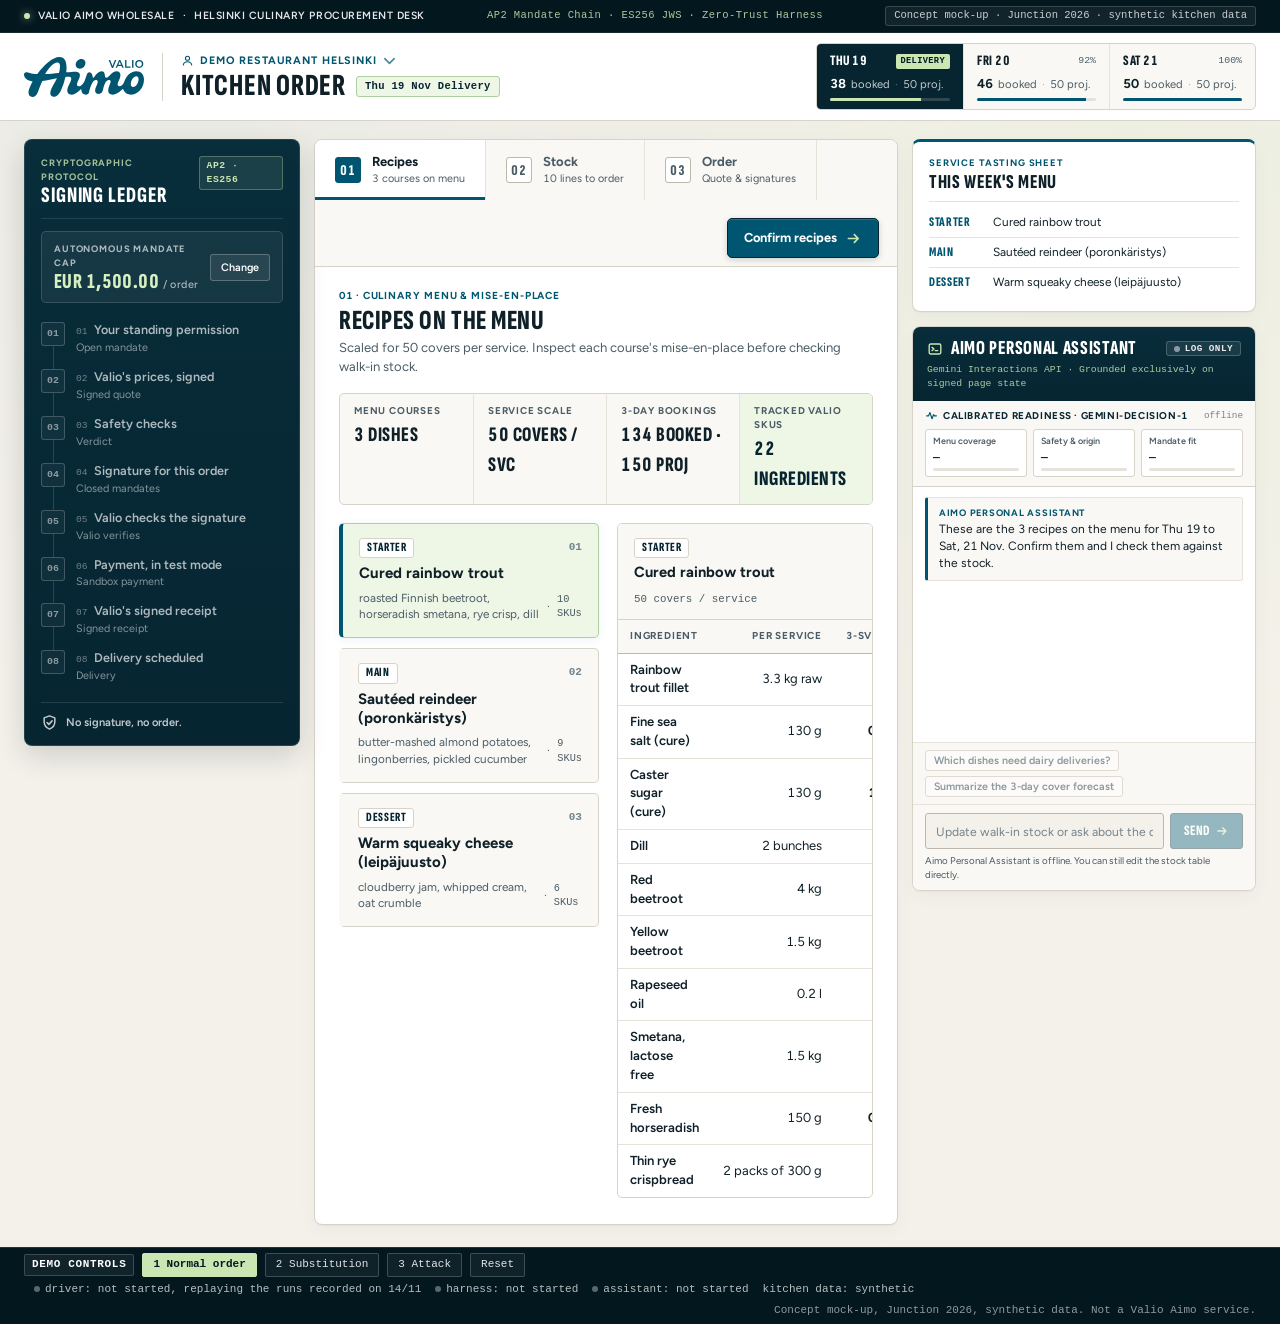
==== commit 8d8a92a5: "feat(surface): redesign Nordic atelier portal and integrate Gemini Interactions + Decisions APIs" ====
--- a/surface/static/portal.html
+++ b/surface/static/portal.html
@@ -3,77 +3,86 @@
   <head>
     <meta charset="utf-8" />
     <meta name="viewport" content="width=device-width, initial-scale=1" />
-    <title>Valio Aimo · Kitchen Order Desk (Concept Mock-up)</title>
+    <title>Kitchen Order · Valio Aimo Culinary Procurement</title>
     <link rel="preload" href="fonts/figtree.woff2" as="font" type="font/woff2" crossorigin />
     <link rel="preload" href="fonts/sofia-sans-extra-condensed.woff2" as="font" type="font/woff2" crossorigin />
     <link rel="stylesheet" href="portal.css" />
   </head>
   <body>
-    <!-- Top utility bar + white masthead with unified service covers ledger -->
     <header class="site">
-      <div class="site__top">
-        <div class="wrap">
+      <div class="site__inkbar">
+        <div class="wrap site__inkwrap">
           <p class="site__eyebrow">
-            <span class="site__brand-tag">Valio Aimo Wholesale</span>
-            <span class="site__sep" aria-hidden="true">/</span>
-            <span>Kitchen Procurement Desk</span>
-            <span class="site__mock">Concept mock-up · synthetic kitchen data</span>
+            <span class="site__dot" aria-hidden="true"></span>
+            Valio Aimo Wholesale <span aria-hidden="true">·</span> Helsinki Culinary Procurement Desk
           </p>
-          <div class="account" id="account"></div>
+          <p class="site__proto mono">AP2 Mandate Chain · ES256 JWS · Zero-Trust Harness</p>
+          <p class="site__mock">Concept mock-up · Junction 2026 · synthetic kitchen data</p>
         </div>
       </div>
+
       <div class="site__band">
-        <div class="wrap">
-          <div class="site__identity">
-            <a class="logo" href="portal.html" aria-label="Valio Aimo, home">
-              <img src="img/valio-aimo-logo-petrol.svg" alt="Valio Aimo" width="114" height="38" />
+        <div class="wrap site__deck">
+          <div class="brand">
+            <a class="brand__logo" href="portal.html" aria-label="Valio Aimo">
+              <img src="img/valio-aimo-logo-petrol.svg" width="96" height="42" alt="Valio Aimo" />
             </a>
-            <div class="band__heading">
-              <h1 class="band__title display">Kitchen order</h1>
-              <p class="band__sub">50-cover Nordic menu · Helsinki</p>
+            <div class="brand__title">
+              <div class="brand__kicker" id="account">Ravintola Demo · Helsinki</div>
+              <div class="brand__row">
+                <h1>Kitchen order</h1>
+                <span class="brand__pill">Thu 19 Nov Delivery</span>
+              </div>
             </div>
           </div>
-          <!-- The services to cook for, from the kitchen's bookings and planning. -->
-          <div class="planning" id="planning"></div>
+
+          <div class="planning" id="planning" aria-label="Covers booked and projected"></div>
         </div>
       </div>
     </header>
 
-    <div class="shell wrap">
-      <!-- Who signs: cryptographic AP2 mandate docket on the left -->
-      <aside class="trail" id="trail" aria-label="Who signs, step by step">
+    <div class="wrap shell">
+      <aside class="trail" id="trail" aria-label="Signing steps">
         <div class="trail__head">
-          <h2 class="trail__title display">Who signs</h2>
-          <span class="trail__proto mono">AP2 chain</span>
+          <div>
+            <p class="trail__kicker">Cryptographic Protocol</p>
+            <h2 class="trail__title">Signing Ledger</h2>
+          </div>
+          <span class="trail__stamp mono">AP2 · ES256</span>
         </div>
         <div class="limit" id="limit"></div>
         <ol class="steps" id="steps"></ol>
-        <div id="seal"></div>
+        <div class="trail__seal" id="seal"></div>
       </aside>
 
-      <main class="work">
-        <!-- The chef's three steps, framed as an architectural ledger bar -->
-        <nav class="flow" aria-label="Order steps">
-          <ol class="flow__steps" id="flow"></ol>
+      <div class="work">
+        <div class="flow" role="region" aria-label="Order steps">
+          <nav class="flow__steps" id="flow" aria-label="Order steps"></nav>
           <div class="flow__cta" id="cta"></div>
-        </nav>
-        <div class="work__main" id="main"><p class="loading">Loading…</p></div>
-      </main>
+        </div>
+        <main class="main" id="main">
+          <p class="loading">Loading the kitchen…</p>
+        </main>
+      </div>
 
-      <aside class="side">
-        <section class="menu" id="menu" aria-label="This week's menu" hidden></section>
+      <aside class="side" aria-label="Menu and Aimo Personal Assistant">
+        <section class="menu" id="menu" hidden></section>
         <section class="agent" aria-label="Aimo Personal Assistant">
-          <h2 class="side__title display" id="agent-title">Aimo Personal Assistant</h2>
+          <div class="agent__head">
+            <h2 class="side__title" id="agent-title">Aimo Personal Assistant</h2>
+            <p class="agent__sub" id="agent-sub">Gemini Interactions API · Grounded exclusively on signed page state</p>
+          </div>
+          <div class="pulse" id="pulse" aria-label="Calibrated readiness check"></div>
           <ol class="talk" id="talk" aria-live="polite"></ol>
+          <div class="prompts" id="prompts" aria-label="Suggested prompts"></div>
           <form class="ask" id="ask" autocomplete="off">
-            <label class="visually-hidden" for="ask-text">Message to Aimo Personal Assistant</label>
             <input
               class="ask__text"
               id="ask-text"
-              name="text"
               type="text"
               maxlength="500"
-              placeholder="Ask a question, or update a stock count…"
+              placeholder="Update walk-in stock or ask about the quote…"
+              aria-label="Ask Aimo Personal Assistant"
             />
             <button class="ask__send" id="ask-send" type="submit" aria-label="Send"></button>
           </form>
@@ -82,12 +91,11 @@
       </aside>
     </div>
 
-    <!-- Short confirmation toast and confirmation dialog before signing -->
     <div class="toast" id="toast" role="status" aria-live="polite"></div>
-    <dialog class="dialog" id="dialog" aria-labelledby="dialog-title"></dialog>
 
-    <!-- Stage console for the team only: visually distinct from the customer portal -->
-    <footer class="demo" id="demo" aria-label="Demo controls"></footer>
+    <dialog class="dialog" id="dialog"></dialog>
+
+    <footer class="demo" id="demo" aria-label="Scenario controls for the demo"></footer>
 
     <script src="portal.js"></script>
   </body>
--- a/surface/static/portal.css
+++ b/surface/static/portal.css
@@ -1,74 +1,86 @@
 /*
- * Valio Aimo · Kitchen Procurement Desk (portal.html)
+ * Ravintola Atelier × Valio Aimo Wholesale · Culinary Procurement & AP2 Trade Workstation
  *
- * Aesthetic direction: Nordic wholesale trade ledger & kitchen operations desk.
- * Palette anchored on Valio Aimo (#005670 petrol, #003445 deep maritime slate,
- * #c0e021 / #edf5c4 restrained lime focal accents, #f2f5f7 cool Nordic paper canvas,
- * #ffffff architectural sheets, crisp 1px hairlines, tabular numerals throughout).
- *
- * Fonts: National 2 Compressed / Sofia Sans Extra Condensed (display & stamps),
- * Matter / Figtree (UI & ledger copy), system monospace (cryptographic proofs & codes).
+ * Aesthetic direction:
+ *   - Warm Nordic Birch Vellum (#f4f1ea) gallery canvas + crisp Alabaster (#ffffff) trade sheets.
+ *   - Deep Baltic Petrol (#062531 -> #0a3546) Cryptographic Vault anchoring the left AP2 ledger
+ *     and the right Aimo Personal Assistant studio header.
+ *   - Valio Botanical Lime (#cae6b2) verified cryptographic seals + tabular numeric precision.
+ *   - Local variable fonts (Sofia Sans Extra Condensed + Figtree) — 100% offline-capable.
  */
 
-@font-face {
-  font-family: "Sofia Sans Extra Condensed";
-  src: url("fonts/sofia-sans-extra-condensed.woff2") format("woff2");
-  font-weight: 100 900;
-  font-display: swap;
-}
 @font-face {
   font-family: "Figtree";
   src: url("fonts/figtree.woff2") format("woff2");
   font-weight: 300 900;
+  font-style: normal;
   font-display: swap;
 }
 
+@font-face {
+  font-family: "Sofia Sans Extra Condensed";
+  src: url("fonts/sofia-sans-extra-condensed.woff2") format("woff2");
+  font-weight: 100 1000;
+  font-style: normal;
+  font-display: swap;
+}
+
 :root {
+  /* Core Nordic Atelier & Valio Aimo palette */
   --petrol: #005670;
-  --petrol-deep: #003445;
-  --petrol-soft: #e6eff2;
-  --lime: #c0e021;
-  --lime-hover: #b3d314;
-  --lime-band: #eef5c8;
-  --lime-border: #c5d678;
-
-  --canvas: #f2f5f7;
+  --petrol-mid: #0a4459;
+  --petrol-deep: #062531;
+  --petrol-vault: #082d3b;
+  --petrol-ink: #03171f;
+  --petrol-soft: #e6f0f3;
+
+  --lime: #cae6b2;
+  --lime-bright: #d7f0c1;
+  --lime-band: #eef6e6;
+  --lime-border: #aecfa0;
+
+  /* Warm Birch Vellum & Alabaster Paper */
+  --paper: #f4f1ea;
+  --paper-warm: #ebe6dc;
   --surface: #ffffff;
-  --mist: #f6f9fa;
-  --line: #d3dde1;
-  --line-soft: #e6eef1;
-  --line-strong: #b4c4cb;
-
-  --ink: #0d212c;
-  --grey: #4d606b;
-  --grey-muted: #70838e;
-
-  --done: #1d6837;
-  --done-soft: #eaf6ee;
-  --done-border: #b4dcc1;
-
-  --waiting: #8f4000;
-  --waiting-soft: #fdf4e7;
-  --waiting-border: #e8c496;
-
-  --refused: #9e161b;
-  --refused-soft: #fcf0f0;
-  --refused-border: #e6b8ba;
-
-  --focus: #005670;
-
-  --r-xs: 2px;
-  --r-sm: 4px;
-  --r-md: 6px;
-
-  --shadow-sheet: 0 1px 2px rgba(10, 31, 41, 0.04), 0 0 0 1px rgba(10, 31, 41, 0.02);
-  --shadow-pop: 0 12px 32px rgba(9, 28, 37, 0.14), 0 2px 6px rgba(9, 28, 37, 0.06);
-
-  --font-display: "National 2 Compressed", "National2Compressed", "Sofia Sans Extra Condensed", "Arial Narrow", sans-serif;
-  --font-text: "Matter", "Figtree", system-ui, -apple-system, "Segoe UI", Roboto, Helvetica, Arial, sans-serif;
-  --font-mono: ui-monospace, "SF Mono", "JetBrains Mono", Menlo, Consolas, monospace;
-
-  --side: 32px;
+  --mist: #f9f8f4;
+
+  /* Ink & Rules */
+  --ink: #102028;
+  --ink-muted: #4b5c66;
+  --ink-faint: #73848e;
+  --line: #d8d3c8;
+  --line-soft: #e7e3da;
+  --line-strong: #beb8aa;
+
+  /* Semantic Status (WCAG AA+) */
+  --done: #145e38;
+  --done-soft: #eaf5ee;
+  --done-border: #a3cfb4;
+
+  --waiting: #8f4d00;
+  --waiting-soft: #fdf4e4;
+  --waiting-border: #e1b878;
+  --amber-glow: #f5b95f;
+
+  --refused: #9d1c22;
+  --refused-soft: #fbedee;
+  --refused-border: #e4afb2;
+  --coral-glow: #ff8589;
+
+  /* Typography & Geometry */
+  --font-body: "Figtree", system-ui, -apple-system, "Segoe UI", sans-serif;
+  --font-display: "Sofia Sans Extra Condensed", "Arial Narrow", sans-serif;
+  --font-mono: ui-monospace, "JetBrains Mono", "SFMono-Regular", Menlo, Consolas, monospace;
+
+  --r-xs: 3px;
+  --r-sm: 5px;
+  --r-md: 8px;
+  --side: 24px;
+
+  --shadow-sheet: 0 1px 2px rgba(16, 32, 40, 0.04), 0 6px 20px rgba(16, 32, 40, 0.035);
+  --shadow-vault: 0 10px 28px rgba(3, 23, 31, 0.16);
+  --shadow-pop: 0 18px 42px rgba(3, 23, 31, 0.24);
 }
 
 *,
@@ -78,38 +90,45 @@
 }
 
 html {
-  font-size: 16px;
+  font-size: 15px;
+  -webkit-font-smoothing: antialiased;
+  text-rendering: optimizeLegibility;
 }
 
 body {
   margin: 0;
   min-height: 100vh;
-  display: grid;
-  grid-template-columns: minmax(0, 1fr);
-  grid-template-rows: auto 1fr auto;
-  background: var(--canvas);
+  display: flex;
+  flex-direction: column;
+  background: var(--paper);
+  background-image: radial-gradient(circle at 15% 0%, rgba(0, 86, 112, 0.045), transparent 45%),
+    radial-gradient(circle at 88% 12%, rgba(202, 230, 178, 0.16), transparent 40%);
   color: var(--ink);
-  font-family: var(--font-text);
-  line-height: 1.4;
+  font-family: var(--font-body);
+  line-height: 1.44;
   font-variant-numeric: tabular-nums;
-  -webkit-font-smoothing: antialiased;
-  text-rendering: optimizeLegibility;
 }
 
 h1,
 h2,
-h3,
+h3 {
+  margin: 0;
+  font-family: var(--font-display);
+  font-weight: 800;
+  letter-spacing: 0.025em;
+}
+
 p,
+ul,
 ol,
-ul,
 dl,
 dd {
   margin: 0;
+}
+
+ul,
+ol {
   padding: 0;
-}
-
-ol,
-ul {
   list-style: none;
 }
 
@@ -124,292 +143,190 @@
 }
 
 button:disabled {
-  cursor: default;
+  cursor: not-allowed;
+}
+
+code,
+.mono {
+  font-family: var(--font-mono);
+  font-size: 0.88em;
+}
+
+.muted {
+  color: var(--ink-muted);
+}
+
+.bad-text {
+  color: var(--refused);
+  font-weight: 700;
+}
+
+.num {
+  text-align: right;
+  white-space: nowrap;
+  font-variant-numeric: tabular-nums;
+}
+
+.icon {
+  display: inline-block;
+  width: 17px;
+  height: 17px;
+  vertical-align: -3px;
+  flex: none;
 }
 
 :focus-visible {
-  outline: 2px solid var(--focus);
+  outline: 2px solid var(--petrol);
   outline-offset: 2px;
-}
-
-.site__top :focus-visible,
-.demo :focus-visible {
-  outline-color: var(--lime);
 }
 
 .wrap {
   width: 100%;
-  max-width: 1880px;
+  max-width: 1920px;
   margin: 0 auto;
   padding: 0 var(--side);
 }
 
-.visually-hidden {
-  position: absolute;
-  width: 1px;
-  height: 1px;
-  overflow: hidden;
-  clip-path: inset(50%);
-  white-space: nowrap;
-}
-
-.display {
-  font-family: var(--font-display);
-  font-weight: 800;
-  letter-spacing: 0.015em;
-  color: var(--ink);
-}
-
-.mono {
-  font-family: var(--font-mono);
-  font-size: 0.82em;
-}
-
-.muted {
-  color: var(--grey);
-}
-
-.icon {
-  flex: none;
-  vertical-align: -3px;
-}
-
-/* ---------- Masthead: deep petrol utility strip + white editorial trade bar ---------- */
+/* ---------- Two-Tier Editorial Masthead ---------- */
 
 .site {
   background: var(--surface);
   border-bottom: 1px solid var(--line);
 }
 
-.site__top {
-  background: var(--petrol-deep);
-  color: rgba(255, 255, 255, 0.88);
+.site__inkbar {
+  background: var(--petrol-ink);
   border-bottom: 1px solid rgba(255, 255, 255, 0.08);
-}
-
-.site__top .wrap {
-  min-height: 34px;
+  color: rgba(255, 255, 255, 0.82);
+  font-size: 11.5px;
+}
+
+.site__inkwrap {
+  min-height: 32px;
+  padding-top: 4px;
+  padding-bottom: 4px;
   display: flex;
   align-items: center;
   justify-content: space-between;
-  gap: 16px;
+  flex-wrap: wrap;
+  gap: 6px 18px;
 }
 
 .site__eyebrow {
-  display: flex;
-  align-items: center;
-  flex-wrap: wrap;
+  display: inline-flex;
+  align-items: center;
   gap: 8px;
-  font-size: 0.72rem;
+  font-weight: 600;
+  letter-spacing: 0.05em;
+  text-transform: uppercase;
+  font-size: 10.5px;
+  color: rgba(255, 255, 255, 0.9);
+}
+
+.site__dot {
+  width: 6px;
+  height: 6px;
+  border-radius: 50%;
+  background: var(--lime);
+  box-shadow: 0 0 8px rgba(202, 230, 178, 0.7);
+}
+
+.site__proto {
+  color: rgba(202, 230, 178, 0.85);
+  font-size: 10.5px;
   letter-spacing: 0.04em;
-  color: rgba(255, 255, 255, 0.76);
-}
-
-.site__brand-tag {
-  font-weight: 700;
-  text-transform: uppercase;
-  letter-spacing: 0.08em;
-  color: #fff;
-}
-
-.site__sep {
-  opacity: 0.4;
 }
 
 .site__mock {
-  margin-left: 6px;
-  padding: 1px 7px;
-  border: 1px solid rgba(192, 224, 33, 0.4);
+  padding: 1px 8px;
+  border: 1px solid rgba(255, 255, 255, 0.16);
   border-radius: var(--r-xs);
-  background: rgba(192, 224, 33, 0.12);
-  color: var(--lime);
+  background: rgba(255, 255, 255, 0.06);
   font-family: var(--font-mono);
-  font-size: 0.66rem;
-  letter-spacing: 0.02em;
-}
-
-.account {
-  position: relative;
-}
-
-.account__btn {
-  min-height: 28px;
-  padding: 0 9px;
-  display: flex;
-  align-items: center;
-  gap: 7px;
-  border: 1px solid transparent;
-  border-radius: var(--r-sm);
-  background: transparent;
-  color: #fff;
-  font-weight: 600;
-  font-size: 0.8rem;
-  transition: background-color 0.12s ease, border-color 0.12s ease;
-}
-
-.account__btn .icon {
-  width: 15px;
-  height: 15px;
-  opacity: 0.85;
-}
-
-.account__btn:hover,
-.account__btn[aria-expanded="true"] {
-  background: rgba(255, 255, 255, 0.1);
-  border-color: rgba(255, 255, 255, 0.18);
-}
-
-.account__chevron {
-  opacity: 0.75;
-  transition: transform 0.15s ease;
-}
-
-.account__btn[aria-expanded="true"] .account__chevron {
-  transform: rotate(180deg);
-}
-
-.account__menu {
-  position: absolute;
-  right: 0;
-  top: calc(100% + 6px);
-  z-index: 30;
-  min-width: 248px;
-  padding: 6px;
-  border: 1px solid var(--line);
-  border-radius: var(--r-md);
-  background: var(--surface);
-  color: var(--ink);
-  box-shadow: var(--shadow-pop);
-}
-
-.account__who {
-  padding: 8px 10px 10px;
-  margin-bottom: 4px;
-  border-bottom: 1px solid var(--line-soft);
-  font-size: 0.76rem;
-  color: var(--grey);
-}
-
-.account__who strong {
-  display: block;
-  margin-bottom: 2px;
-  font-size: 0.88rem;
-  color: var(--ink);
-}
-
-.account__item {
-  width: 100%;
-  min-height: 36px;
-  padding: 0 10px;
-  display: flex;
-  align-items: center;
-  border: 0;
-  border-radius: var(--r-sm);
-  background: transparent;
-  font-size: 0.84rem;
-  font-weight: 600;
-  color: var(--ink);
-  text-align: left;
-}
-
-.account__item:hover {
-  background: var(--mist);
-  color: var(--petrol);
-}
-
-/* Main masthead band */
+  font-size: 10.5px;
+  color: rgba(255, 255, 255, 0.78);
+}
+
 .site__band {
   background: var(--surface);
 }
 
-.site__band .wrap {
-  min-height: 68px;
+.site__deck {
+  min-height: 76px;
   padding-top: 10px;
   padding-bottom: 10px;
   display: flex;
   align-items: center;
-  gap: 24px;
-}
-
-.site__identity {
-  display: flex;
-  align-items: center;
-  gap: 20px;
-}
-
-.logo {
-  flex: none;
+  justify-content: space-between;
+  flex-wrap: wrap;
+  gap: 14px 28px;
+}
+
+.brand {
+  display: flex;
+  align-items: center;
+  gap: 18px;
+}
+
+.brand__logo {
+  display: flex;
+  align-items: center;
+}
+
+.brand__logo img {
   display: block;
+  height: 40px;
+  width: auto;
+}
+
+.brand__title {
+  padding-left: 18px;
+  border-left: 1px solid var(--line);
+}
+
+.brand__kicker {
+  font-size: 0.72rem;
+  font-weight: 700;
+  letter-spacing: 0.09em;
+  text-transform: uppercase;
+  color: var(--petrol);
+}
+
+.brand__row {
+  margin-top: 1px;
+  display: flex;
+  align-items: center;
+  gap: 10px;
+}
+
+.brand__row h1 {
+  font-size: 2.05rem;
+  line-height: 0.92;
+  text-transform: uppercase;
+  letter-spacing: 0.025em;
+  color: var(--ink);
+}
+
+.brand__pill {
+  padding: 2px 8px;
+  border: 1px solid var(--lime-border);
   border-radius: var(--r-xs);
-}
-
-.logo img {
-  display: block;
-  height: 36px;
-  width: auto;
-}
-
-.band__heading {
-  padding-left: 20px;
-  border-left: 1px solid var(--line);
-}
-
-.band__title {
-  font-size: 1.75rem;
-  line-height: 0.96;
-  text-transform: uppercase;
+  background: var(--lime-band);
+  color: var(--petrol-deep);
+  font-family: var(--font-mono);
+  font-size: 0.7rem;
+  font-weight: 700;
   letter-spacing: 0.03em;
-  color: var(--petrol-deep);
-  white-space: nowrap;
-}
-
-.band__sub {
-  margin-top: 2px;
-  font-size: 0.74rem;
-  font-weight: 500;
-  color: var(--grey);
-  white-space: nowrap;
-}
-
-/* Unified Service Covers Ledger in masthead */
+}
+
+/* Service Covers Telemetry Matrix */
 .planning {
   margin-left: auto;
-  display: flex;
-  align-items: center;
-  gap: 12px;
-}
-
-.needby {
-  height: 46px;
-  padding: 5px 14px;
-  display: flex;
-  flex-direction: column;
-  justify-content: center;
-  border: 1px solid var(--lime-border);
-  border-radius: var(--r-sm);
-  background: var(--lime-band);
-  line-height: 1.05;
-}
-
-.needby span {
-  display: block;
-  font-size: 0.62rem;
-  font-weight: 700;
-  letter-spacing: 0.08em;
-  text-transform: uppercase;
-  color: var(--petrol-deep);
-}
-
-.needby b {
-  font-size: 1.28rem;
-  letter-spacing: 0.02em;
-  text-transform: uppercase;
-  color: var(--petrol-deep);
-  white-space: nowrap;
 }
 
 .days {
-  display: flex;
+  display: inline-grid;
+  grid-template-columns: repeat(3, minmax(146px, auto));
   border: 1px solid var(--line);
   border-radius: var(--r-sm);
   background: var(--mist);
@@ -417,223 +334,261 @@
 }
 
 .day {
-  height: 44px;
-  padding: 4px 12px;
-  display: flex;
-  align-items: center;
-  gap: 10px;
-  background: var(--surface);
+  padding: 7px 13px 8px;
+  display: flex;
+  flex-direction: column;
+  gap: 3px;
 }
 
 .day + .day {
   border-left: 1px solid var(--line-soft);
 }
 
-.day__date {
-  font-size: 1.24rem;
-  line-height: 1;
+.day--target {
+  background: var(--petrol-deep);
+  color: #fff;
+}
+
+.day__top {
+  display: flex;
+  align-items: center;
+  justify-content: space-between;
+  gap: 8px;
+}
+
+.day__name {
+  font-family: var(--font-display);
+  font-weight: 800;
+  font-size: 0.96rem;
+  letter-spacing: 0.04em;
   text-transform: uppercase;
-  color: var(--petrol);
-  white-space: nowrap;
-}
-
-.day__covers {
-  font-size: 0.7rem;
-  line-height: 1.22;
-  color: var(--grey);
-  white-space: nowrap;
-}
-
-.day__covers b {
-  font-weight: 700;
+}
+
+.day__tag {
+  padding: 1px 5px;
+  border-radius: 2px;
+  background: var(--lime);
+  color: var(--petrol-ink);
+  font-family: var(--font-mono);
+  font-size: 0.58rem;
+  font-weight: 700;
+  letter-spacing: 0.04em;
+  text-transform: uppercase;
+}
+
+.day__pct {
+  font-size: 0.66rem;
+  color: var(--ink-muted);
+}
+
+.day__nums {
+  display: flex;
+  align-items: baseline;
+  gap: 5px;
+  font-size: 0.75rem;
+  color: var(--ink-muted);
+}
+
+.day__nums b {
+  font-size: 0.86rem;
   color: var(--ink);
 }
 
-.planning__src {
-  font-size: 0.7rem;
-  line-height: 1.28;
-  color: var(--grey);
-}
-
-/* ---------- 3-Column Desk Layout ---------- */
+.day--target .day__nums {
+  color: rgba(255, 255, 255, 0.76);
+}
+
+.day--target .day__nums b {
+  color: #fff;
+}
+
+.day__sep {
+  opacity: 0.45;
+}
+
+.day__meter {
+  margin-top: 2px;
+  height: 3px;
+  border-radius: 2px;
+  background: rgba(16, 32, 40, 0.1);
+  overflow: hidden;
+}
+
+.day__meter span {
+  display: block;
+  height: 100%;
+  background: var(--petrol);
+}
+
+.day--target .day__meter {
+  background: rgba(255, 255, 255, 0.16);
+}
+
+.day--target .day__meter span {
+  background: var(--lime);
+}
+
+/* ---------- 3-Column Workstation Shell ---------- */
 
 .shell {
-  padding-top: 16px;
-  padding-bottom: 18px;
+  flex: 1;
+  padding-top: 18px;
+  padding-bottom: 22px;
   display: grid;
-  grid-template-columns: 304px minmax(0, 1fr) 352px;
+  grid-template-columns: 304px minmax(0, 1fr) 384px;
   gap: 18px;
   align-items: start;
 }
 
-/* ---------- Left Column: Cryptographic Mandate Docket ("Who signs") ---------- */
+/* ---------- Left Column: Deep Baltic Petrol Cryptographic Vault ---------- */
 
 .trail {
   position: sticky;
-  top: 14px;
-  max-height: calc(100vh - 28px);
-  padding: 0;
-  border: 1px solid var(--line);
+  top: 16px;
+  padding: 16px 16px 14px;
+  background: linear-gradient(180deg, var(--petrol-vault) 0%, var(--petrol-deep) 100%);
+  border: 1px solid rgba(255, 255, 255, 0.12);
   border-radius: var(--r-md);
-  background: var(--surface);
-  box-shadow: var(--shadow-sheet);
-  overflow: hidden auto;
+  color: #fff;
+  box-shadow: var(--shadow-vault);
+}
+
+.trail--sealed {
+  border-color: rgba(202, 230, 178, 0.48);
+  box-shadow: 0 0 0 1px rgba(202, 230, 178, 0.24), var(--shadow-vault);
 }
 
 .trail__head {
-  padding: 11px 14px 10px;
-  display: flex;
-  align-items: center;
+  padding-bottom: 12px;
+  display: flex;
+  align-items: flex-start;
   justify-content: space-between;
   gap: 8px;
-  background: var(--mist);
-  border-bottom: 1px solid var(--line);
+  border-bottom: 1px solid rgba(255, 255, 255, 0.1);
+}
+
+.trail__kicker {
+  font-size: 0.62rem;
+  font-weight: 700;
+  letter-spacing: 0.1em;
+  text-transform: uppercase;
+  color: rgba(202, 230, 178, 0.8);
 }
 
 .trail__title {
-  font-size: 1.28rem;
-  line-height: 1;
+  margin-top: 2px;
+  font-size: 1.48rem;
+  line-height: 0.96;
   text-transform: uppercase;
   letter-spacing: 0.04em;
-  color: var(--petrol-deep);
-}
-
-.trail__proto {
-  padding: 2px 6px;
-  border: 1px solid var(--line);
+  color: #fff;
+}
+
+.trail__stamp {
+  padding: 2px 7px;
+  border: 1px solid rgba(202, 230, 178, 0.3);
   border-radius: var(--r-xs);
-  background: var(--surface);
-  color: var(--grey);
+  background: rgba(202, 230, 178, 0.1);
+  color: var(--lime);
   font-size: 0.65rem;
-  font-weight: 600;
+  font-weight: 700;
   letter-spacing: 0.05em;
+}
+
+/* Smoked-Glass Autonomous Mandate Vault Card */
+.limit {
+  margin-top: 12px;
+  padding: 10px 12px;
+  display: flex;
+  align-items: center;
+  justify-content: space-between;
+  gap: 10px;
+  border: 1px solid rgba(255, 255, 255, 0.14);
+  border-radius: var(--r-sm);
+  background: rgba(255, 255, 255, 0.06);
+}
+
+.limit__label {
+  font-size: 0.62rem;
+  font-weight: 700;
+  letter-spacing: 0.09em;
   text-transform: uppercase;
-}
-
-.trail.is-running .trail__proto {
-  border-color: var(--petrol);
-  background: var(--petrol-soft);
-  color: var(--petrol);
-}
-
-/* Autonomous spend limit box inside docket */
-.limit {
-  position: relative;
-  padding: 11px 14px 11px;
-  background: var(--surface);
-  border-bottom: 1px solid var(--line-soft);
-}
-
-.limit__label {
-  font-size: 0.64rem;
-  font-weight: 700;
-  letter-spacing: 0.08em;
-  text-transform: uppercase;
-  color: var(--grey);
+  color: rgba(255, 255, 255, 0.66);
 }
 
 .limit__value {
   margin-top: 2px;
-  font-size: 1.55rem;
-  line-height: 1.05;
-  color: var(--ink);
-}
-
-.limit__value span {
-  font-family: var(--font-text);
+  font-family: var(--font-display);
+  font-weight: 800;
+  font-size: 1.42rem;
+  line-height: 1;
+  letter-spacing: 0.02em;
+  color: var(--lime-bright);
+}
+
+.limit__per {
+  font-family: var(--font-body);
+  font-size: 0.72rem;
   font-weight: 500;
-  font-size: 0.75rem;
-  letter-spacing: 0;
-  color: var(--grey);
-}
-
-.limit__text {
-  margin-top: 2px;
+  color: rgba(255, 255, 255, 0.64);
+}
+
+.limit__edit {
+  padding: 5px 10px;
+  border: 1px solid rgba(255, 255, 255, 0.24);
+  border-radius: var(--r-xs);
+  background: rgba(255, 255, 255, 0.08);
+  color: #fff;
   font-size: 0.72rem;
-  color: var(--grey);
-}
-
-.limit__btn {
-  position: absolute;
-  top: 11px;
-  right: 14px;
-  min-height: 26px;
-  padding: 0 10px;
-  border: 1px solid var(--line-strong);
-  border-radius: var(--r-sm);
-  background: var(--surface);
-  color: var(--petrol-deep);
   font-weight: 600;
-  font-size: 0.73rem;
   transition: background-color 0.12s ease, border-color 0.12s ease;
 }
 
-.limit__btn:not(:disabled):hover {
-  background: var(--mist);
-  border-color: var(--petrol);
-  color: var(--petrol);
-}
-
-.limit__btn:disabled {
-  opacity: 0.45;
-}
-
-/* 8-Step AP2 Mandate Spine */
+.limit__edit:hover {
+  background: rgba(255, 255, 255, 0.16);
+  border-color: var(--lime);
+}
+
+/* 8-Step AP2 Cryptographic Spine */
 .steps {
-  position: relative;
-  padding: 12px 14px 8px;
+  margin-top: 12px;
 }
 
 .step {
   position: relative;
-  padding-bottom: 9px;
   display: grid;
   grid-template-columns: 24px minmax(0, 1fr);
-  gap: 10px;
-}
-
-/* Architectural 1px vertical spine connecting stamps */
-.step:not(:last-child)::before,
+  gap: 11px;
+  padding: 7px 0;
+}
+
 .step:not(:last-child)::after {
   content: "";
   position: absolute;
   left: 11.5px;
-  top: 24px;
-  bottom: 0;
+  top: 31px;
+  bottom: -7px;
   width: 1px;
-  background: var(--line);
-}
-
-.step:not(:last-child)::after {
-  background: var(--petrol);
-  transform: scaleY(0);
-  transform-origin: top;
-}
-
-.step--through::after {
-  transform: scaleY(1) !important;
-}
-
-.step--link::after {
-  animation: grow 0.26s ease-out both;
-}
-
-/* Chamfered architectural stamp instead of bouncy SaaS circle */
+  background: rgba(255, 255, 255, 0.14);
+}
+
+.step--done:not(:last-child)::after {
+  background: rgba(202, 230, 178, 0.55);
+}
+
 .step__dot {
-  position: relative;
-  z-index: 1;
   width: 24px;
   height: 24px;
   display: grid;
   place-items: center;
-  border: 1px solid var(--line-strong);
-  border-radius: var(--r-sm);
-  background: var(--mist);
-  color: var(--grey);
+  border-radius: var(--r-xs);
+  border: 1px solid rgba(255, 255, 255, 0.2);
+  background: rgba(255, 255, 255, 0.04);
+  color: rgba(255, 255, 255, 0.52);
   font-family: var(--font-mono);
-  font-weight: 700;
-  font-size: 0.68rem;
-  letter-spacing: -0.02em;
+  font-size: 0.66rem;
+  font-weight: 700;
+  transition: all 0.18s ease;
 }
 
 .step__dot .icon {
@@ -642,378 +597,213 @@
   vertical-align: 0;
 }
 
-.step__title {
-  min-height: 20px;
-  display: flex;
-  align-items: center;
-  flex-wrap: wrap;
-  gap: 3px 6px;
+.step__top {
+  display: flex;
+  align-items: baseline;
+  gap: 6px;
+}
+
+.step__index {
+  font-size: 0.64rem;
+  color: rgba(255, 255, 255, 0.42);
+}
+
+.step__name {
   font-weight: 600;
-  font-size: 0.81rem;
-  line-height: 1.22;
-  color: var(--grey);
-}
-
-.step__term {
-  margin-top: 1px;
-  display: flex;
-  align-items: center;
-  flex-wrap: wrap;
-  gap: 3px 7px;
-  font-size: 0.62rem;
+  font-size: 0.84rem;
+  line-height: 1.2;
+  color: rgba(255, 255, 255, 0.68);
+}
+
+.step__sub {
+  margin-top: 2px;
+  font-size: 0.72rem;
+  line-height: 1.3;
+  color: rgba(255, 255, 255, 0.5);
+  overflow-wrap: anywhere;
+}
+
+.step__proof {
+  display: inline-block;
+  margin-left: 3px;
+  padding: 0 5px;
+  border: 1px solid rgba(255, 255, 255, 0.16);
+  border-radius: 2px;
+  background: rgba(0, 0, 0, 0.22);
+  font-size: 0.64rem;
+  color: var(--lime);
+}
+
+.step--done .step__dot {
+  background: var(--lime);
+  border-color: var(--lime);
+  color: var(--petrol-ink);
+}
+
+.step--done .step__name {
+  color: #fff;
+  font-weight: 700;
+}
+
+.step--done .step__sub {
+  color: rgba(255, 255, 255, 0.76);
+}
+
+.step--waiting .step__dot {
+  background: var(--amber-glow);
+  border-color: var(--amber-glow);
+  color: var(--petrol-ink);
+  box-shadow: 0 0 0 3px rgba(245, 185, 95, 0.22);
+}
+
+.step--waiting .step__name {
+  color: var(--amber-glow);
+  font-weight: 700;
+}
+
+.step--waiting .step__sub {
+  color: rgba(255, 255, 255, 0.88);
+}
+
+.step--refused .step__dot {
+  background: var(--coral-glow);
+  border-color: var(--coral-glow);
+  color: var(--petrol-ink);
+}
+
+.step--refused .step__name {
+  color: var(--coral-glow);
+  font-weight: 700;
+}
+
+.step--refused .step__sub {
+  color: rgba(255, 255, 255, 0.84);
+}
+
+.step--skipped .step__dot {
+  border-style: dashed;
+  color: rgba(255, 255, 255, 0.42);
+}
+
+.trail__seal {
+  margin-top: 12px;
+  padding-top: 11px;
+  display: flex;
+  align-items: center;
+  gap: 8px;
+  border-top: 1px solid rgba(255, 255, 255, 0.12);
+  font-size: 0.74rem;
   font-weight: 600;
-  letter-spacing: 0.06em;
-  text-transform: uppercase;
-  color: var(--grey-muted);
-}
-
-.step__signer {
-  padding: 1px 6px;
-  border: 1px solid rgba(0, 86, 112, 0.25);
-  border-radius: var(--r-xs);
-  background: var(--petrol-soft);
-  color: var(--petrol-deep);
-  font-size: 0.62rem;
-  font-weight: 700;
-  letter-spacing: 0.04em;
-  text-transform: uppercase;
-}
-
-.step__detail {
-  margin-top: 3px;
-  display: -webkit-box;
-  -webkit-line-clamp: 2;
-  -webkit-box-orient: vertical;
-  overflow: hidden;
-  font-size: 0.72rem;
-  line-height: 1.32;
-  color: var(--grey);
-}
-
-.step__proof {
-  padding: 0 5px;
-  display: inline-flex;
-  align-items: center;
-  gap: 3px;
-  border: 1px solid var(--done-border);
-  border-radius: var(--r-xs);
-  background: var(--done-soft);
-  font-size: 0.62rem;
-  letter-spacing: 0;
-  text-transform: none;
-  color: var(--done);
-}
-
-.step__proof .icon {
-  width: 10px;
-  height: 10px;
-  vertical-align: 0;
-}
-
-.step--done .step__dot {
-  border-color: var(--petrol);
-  background: var(--petrol);
-  color: #fff;
-}
-
-.step--done .step__title {
-  color: var(--ink);
-}
-
-.step--waiting .step__dot {
-  border-color: var(--waiting);
-  background: var(--waiting);
-  color: #fff;
-  animation: pulse 1.6s ease-in-out infinite;
-}
-
-.step--waiting .step__title {
-  color: var(--waiting);
-  font-weight: 700;
-}
-
-.step--waiting .step__signer {
-  border-color: var(--waiting-border);
-  background: var(--waiting-soft);
-  color: var(--waiting);
-}
-
-.step--refused .step__dot {
-  border-color: var(--refused);
-  background: var(--refused);
-  color: #fff;
-}
-
-.step--refused .step__title {
-  color: var(--refused);
-  font-weight: 700;
-}
-
-.step--refused .step__signer {
-  border-color: var(--refused-border);
-  background: var(--refused-soft);
-  color: var(--refused);
-}
-
-.step--skipped {
-  opacity: 0.68;
-}
-
-/* Restrained, crisp state arrival transitions */
-.step--fresh .step__dot {
-  animation: stamp 0.24s ease-out both;
-}
-
-.step--fresh .step__body {
-  animation: slidein 0.24s ease-out both;
-}
-
-.step--refused.step--fresh .step__dot {
-  animation: shake 0.32s ease-in-out both;
-}
-
-@keyframes stamp {
-  from {
-    transform: scale(0.84);
-    opacity: 0.3;
-  }
-  to {
-    transform: scale(1);
-    opacity: 1;
-  }
-}
-
-@keyframes slidein {
-  from {
-    opacity: 0;
-    transform: translateX(-4px);
-  }
-}
-
-@keyframes grow {
-  from {
-    transform: scaleY(0);
-  }
-  to {
-    transform: scaleY(1);
-  }
-}
-
-@keyframes shake {
-  0%,
-  100% {
-    transform: translateX(0);
-  }
-  25% {
-    transform: translateX(-3px);
-  }
-  75% {
-    transform: translateX(3px);
-  }
-}
-
-@keyframes pulse {
-  0%,
-  100% {
-    opacity: 1;
-  }
-  50% {
-    opacity: 0.62;
-  }
-}
-
-/* Docket bottom cryptographic seal bar */
-.seal {
-  margin: 4px 12px 12px;
-  min-height: 40px;
-  padding: 8px 11px;
-  display: flex;
-  align-items: center;
-  gap: 8px;
-  border: 1px solid var(--line);
-  border-radius: var(--r-sm);
-  background: var(--mist);
-  color: var(--grey);
-  font-weight: 600;
-  font-size: 0.75rem;
-  line-height: 1.28;
-}
-
-.seal .icon {
-  width: 16px;
-  height: 16px;
-}
-
-.seal--running {
-  border-color: rgba(0, 86, 112, 0.3);
-  background: var(--petrol-soft);
-  color: var(--petrol-deep);
-}
-
-.seal--running .icon {
-  animation: pulse 1s ease-in-out infinite;
-}
-
-.seal--done {
-  border-color: var(--done);
-  background: var(--done);
-  color: #fff;
-  animation: arrive 0.25s ease-out both;
-}
-
-.seal--waiting {
-  border-color: var(--waiting);
-  background: var(--waiting-soft);
-  color: var(--waiting);
-  font-weight: 700;
-}
-
-.seal--refused {
-  border-color: var(--refused);
-  background: var(--refused);
-  color: #fff;
-  animation: arrive 0.25s ease-out both;
-}
-
-/* ---------- Center Column: Chef's Procurement Sheet ---------- */
+  color: rgba(255, 255, 255, 0.76);
+}
+
+.trail--sealed .trail__seal {
+  color: var(--lime);
+}
+
+/* ---------- Center Column: Culinary & Trade Stage ---------- */
 
 .work {
   min-width: 0;
+  background: var(--surface);
   border: 1px solid var(--line);
   border-radius: var(--r-md);
-  background: var(--surface);
   box-shadow: var(--shadow-sheet);
-}
-
-/* Architectural Ledger Stepper Tab Bar */
+  overflow: hidden;
+}
+
+/* Architectural Stepper Deck */
 .flow {
   position: sticky;
   top: 0;
   z-index: 10;
   padding: 0 18px 0 0;
-  min-height: 60px;
+  display: flex;
+  align-items: center;
+  justify-content: space-between;
+  flex-wrap: wrap;
+  gap: 10px;
+  background: var(--mist);
+  border-bottom: 1px solid var(--line);
+}
+
+.flow__steps {
   display: flex;
   align-items: stretch;
   flex-wrap: wrap;
-  gap: 8px 14px;
-  border-bottom: 1px solid var(--line);
-  border-radius: var(--r-md) var(--r-md) 0 0;
-  background: var(--mist);
-}
-
-.flow__steps {
-  display: flex;
-  align-items: stretch;
-}
-
-.flow__steps li {
-  display: flex;
-  align-items: stretch;
-  border-right: 1px solid var(--line);
 }
 
 .flow__step {
   position: relative;
   min-height: 60px;
-  padding: 8px 20px;
-  display: flex;
+  padding: 10px 20px;
+  display: inline-flex;
   align-items: center;
   gap: 11px;
   border: 0;
+  border-right: 1px solid var(--line-soft);
   background: transparent;
+  color: var(--ink-muted);
   text-align: left;
-  transition: background-color 0.12s ease;
-}
-
-.flow__step::after {
-  content: "";
-  position: absolute;
-  left: 0;
-  right: 0;
-  bottom: -1px;
-  height: 3px;
-  background: transparent;
-}
-
-.flow__step:not(:disabled):hover {
-  background: rgba(255, 255, 255, 0.72);
-}
-
-.flow__n {
+  transition: background-color 0.12s ease, color 0.12s ease;
+}
+
+.flow__step:hover {
+  background: rgba(255, 255, 255, 0.75);
+  color: var(--ink);
+}
+
+.flow__num {
   width: 26px;
   height: 26px;
-  flex: none;
   display: grid;
   place-items: center;
+  border-radius: var(--r-xs);
   border: 1px solid var(--line-strong);
-  border-radius: var(--r-xs);
   background: var(--surface);
-  color: var(--grey);
-  font-family: var(--font-mono);
-  font-weight: 700;
-  font-size: 0.74rem;
-}
-
-.flow__n .icon {
+  font-family: var(--font-display);
+  font-weight: 800;
+  font-size: 1rem;
+  letter-spacing: 0.04em;
+  color: var(--ink-muted);
+}
+
+.flow__num .icon {
   width: 14px;
   height: 14px;
   vertical-align: 0;
 }
 
+.flow__step--done .flow__num {
+  border-color: var(--done-border);
+  background: var(--done-soft);
+  color: var(--done);
+}
+
 .flow__text b {
   display: block;
-  font-family: var(--font-display);
-  font-weight: 800;
-  font-size: 1.25rem;
-  line-height: 1;
-  letter-spacing: 0.03em;
-  text-transform: uppercase;
-  color: var(--grey);
+  font-size: 0.87rem;
+  font-weight: 700;
+  line-height: 1.15;
 }
 
 .flow__text span {
   display: block;
   margin-top: 2px;
-  font-size: 0.71rem;
-  color: var(--grey);
-  white-space: nowrap;
+  font-size: 0.72rem;
+  color: var(--ink-muted);
 }
 
 .flow__step[aria-current="step"] {
   background: var(--surface);
-}
-
-.flow__step[aria-current="step"]::after {
+  color: var(--ink);
+  box-shadow: inset 0 -3px 0 var(--petrol);
+}
+
+.flow__step[aria-current="step"] .flow__num {
   background: var(--petrol);
-}
-
-.flow__step[aria-current="step"] .flow__n {
   border-color: var(--petrol);
-  background: var(--petrol);
   color: #fff;
-}
-
-.flow__step[aria-current="step"] .flow__text b {
-  color: var(--ink);
-}
-
-.flow__step.is-done .flow__n {
-  border-color: var(--done);
-  background: var(--done);
-  color: #fff;
-}
-
-.flow__step.is-done .flow__text b {
-  color: var(--ink);
-}
-
-.flow__step.is-done .flow__text span {
-  color: var(--done);
-  font-weight: 600;
-}
-
-.flow__step:disabled {
-  opacity: 0.52;
 }
 
 .flow__cta {
@@ -1024,411 +814,527 @@
   gap: 10px;
 }
 
-.flow__cta .btn:not(.btn--go) {
+.cta__hint {
+  font-size: 0.76rem;
+  font-weight: 600;
+  color: var(--waiting);
+}
+
+/* Tactile Buttons */
+.btn {
   min-height: 40px;
-  padding: 0 16px;
-  font-size: 1.08rem;
-}
-
-/* Buttons: disciplined Nordic trade controls */
-.btn {
-  min-height: 42px;
-  padding: 0 18px;
+  padding: 8px 16px;
   display: inline-flex;
   align-items: center;
   gap: 8px;
-  border: 1px solid var(--petrol);
+  border: 1px solid transparent;
   border-radius: var(--r-sm);
+  font-weight: 700;
+  font-size: 0.86rem;
+  line-height: 1.15;
+  white-space: nowrap;
+  transition: all 0.14s ease;
+}
+
+.btn--primary {
   background: var(--petrol);
+  border-color: var(--petrol-deep);
   color: #fff;
-  font-family: var(--font-display);
-  font-weight: 800;
-  font-size: 1.14rem;
-  letter-spacing: 0.04em;
-  text-transform: uppercase;
-  white-space: nowrap;
-  transition: background-color 0.12s ease, border-color 0.12s ease, transform 0.06s ease;
-}
-
-.btn .icon {
-  width: 17px;
-  height: 17px;
-  vertical-align: 0;
-}
-
-.btn:not(:disabled):hover {
+  box-shadow: inset 0 1px 0 rgba(255, 255, 255, 0.16), 0 2px 6px rgba(6, 37, 49, 0.18);
+}
+
+.btn--primary .icon {
+  color: var(--lime);
+}
+
+.btn--primary:not(:disabled):hover {
   background: var(--petrol-deep);
-  border-color: var(--petrol-deep);
-}
-
-.btn:not(:disabled):active {
-  transform: translateY(1px);
-}
-
-/* Primary dispatch / signature button */
-.btn--go {
+  transform: translateY(-1px);
+}
+
+.btn--primary:disabled {
+  opacity: 0.45;
+  box-shadow: none;
+}
+
+.btn--approve {
   min-height: 44px;
-  padding: 0 22px;
-  border-color: #9cb812;
-  background: var(--lime);
+  padding: 9px 20px;
+  background: var(--done);
+  border-color: #0e4629;
+  color: #fff;
+  font-size: 0.9rem;
+  box-shadow: inset 0 1px 0 rgba(255, 255, 255, 0.18), 0 2px 8px rgba(20, 94, 56, 0.22);
+}
+
+.btn--approve:not(:disabled):hover {
+  background: #0e4629;
+}
+
+.btn--approve:disabled {
+  opacity: 0.42;
+}
+
+.btn--ghost {
+  background: var(--surface);
+  border-color: var(--line-strong);
   color: var(--petrol-deep);
-  font-size: 1.2rem;
-  box-shadow: 0 1px 2px rgba(12, 33, 43, 0.08);
-}
-
-.btn--go:not(:disabled):hover {
-  background: var(--lime-hover);
-  border-color: #88a20b;
-}
-
-.btn--quiet {
-  border-color: var(--line-strong);
+}
+
+.btn--ghost:hover {
+  border-color: var(--petrol);
+  background: var(--petrol-soft);
+}
+
+.btn--reject-outline {
   background: var(--surface);
-  color: var(--petrol-deep);
-}
-
-.btn--quiet:not(:disabled):hover {
-  background: var(--mist);
-  border-color: var(--petrol);
-}
-
-.btn--reject {
   border-color: var(--refused-border);
-  background: var(--surface);
   color: var(--refused);
 }
 
-.btn--reject:not(:disabled):hover {
+.btn--reject-outline:hover {
   background: var(--refused-soft);
   border-color: var(--refused);
 }
 
-.btn--wide {
-  width: 100%;
-  margin-top: 14px;
-  justify-content: center;
-}
-
-.btn:disabled {
-  opacity: 0.45;
-  box-shadow: none;
-}
-
-.cta__status {
-  display: flex;
-  align-items: center;
-  gap: 7px;
-  font-family: var(--font-display);
-  font-weight: 800;
-  font-size: 1.2rem;
-  letter-spacing: 0.03em;
+/* Main Stage Content */
+.main {
+  padding: 22px 24px 26px;
+}
+
+.stage-head {
+  margin-bottom: 16px;
+  display: flex;
+  align-items: flex-start;
+  justify-content: space-between;
+  flex-wrap: wrap;
+  gap: 12px 20px;
+}
+
+.stage-head__kicker {
+  margin-bottom: 3px;
+  font-size: 0.68rem;
+  font-weight: 700;
+  letter-spacing: 0.09em;
   text-transform: uppercase;
-  color: var(--petrol-deep);
-  white-space: nowrap;
-}
-
-.cta__status .icon {
-  width: 17px;
-  height: 17px;
-  vertical-align: 0;
-}
-
-.cta__status--waiting_for_human {
-  color: var(--waiting);
-}
-.cta__status--refused {
-  color: var(--refused);
-}
-.cta__status--done {
-  color: var(--done);
-}
-
-/* ---------- Workspace Body ---------- */
-
-.work__main {
-  padding: 18px 22px 22px;
-}
-
-.loading {
-  color: var(--grey);
-  font-size: 0.9rem;
-}
-
-.problem {
-  margin-bottom: 14px;
-  padding: 10px 14px;
-  border: 1px solid var(--refused-border);
-  border-radius: var(--r-sm);
-  background: var(--refused-soft);
-  font-size: 0.86rem;
-}
-
-.problem strong {
-  color: var(--refused);
-}
-
-.head {
-  margin-bottom: 14px;
-  padding-bottom: 11px;
-  display: flex;
-  align-items: baseline;
-  flex-wrap: wrap;
-  gap: 6px 16px;
-  border-bottom: 1px solid var(--line-soft);
-}
-
-.head h2 {
-  font-size: 1.65rem;
-  line-height: 1.05;
+  color: var(--petrol);
+}
+
+.work__title {
+  font-size: 1.85rem;
+  line-height: 0.98;
   text-transform: uppercase;
-  letter-spacing: 0.025em;
+  letter-spacing: 0.02em;
   color: var(--ink);
 }
 
-.head__meta {
-  font-size: 0.82rem;
-  color: var(--grey);
-}
-
-/* Segmented filter switch instead of floating bubble chips */
-.chips {
-  margin-left: auto;
-  display: inline-flex;
-  align-items: center;
-  gap: 6px;
-}
-
-.chip {
-  min-height: 30px;
-  padding: 0 11px;
-  display: inline-flex;
-  align-items: center;
-  gap: 6px;
+.work__lead {
+  margin-top: 5px;
+  max-width: 68ch;
+  color: var(--ink-muted);
+  font-size: 0.87rem;
+}
+
+.loading,
+.empty {
+  padding: 28px 0;
+  color: var(--ink-muted);
+}
+
+/* Editorial KPI Telemetry Strips */
+.kpi-strip {
+  margin-bottom: 18px;
+  display: grid;
+  grid-template-columns: repeat(4, minmax(0, 1fr));
   border: 1px solid var(--line);
   border-radius: var(--r-sm);
   background: var(--mist);
-  color: var(--grey);
-  font-weight: 600;
-  font-size: 0.78rem;
-  transition: background-color 0.12s ease, border-color 0.12s ease, color 0.12s ease;
-}
-
-.chip span {
-  padding: 0 5px;
-  border-radius: var(--r-xs);
-  background: rgba(13, 33, 44, 0.07);
+  overflow: hidden;
+}
+
+.kpi-strip--3 {
+  grid-template-columns: repeat(3, minmax(0, 1fr));
+}
+
+.kpi {
+  padding: 10px 14px;
+  display: flex;
+  flex-direction: column;
+  gap: 2px;
+}
+
+.kpi + .kpi {
+  border-left: 1px solid var(--line-soft);
+}
+
+.kpi--accent {
+  background: var(--lime-band);
+}
+
+.kpi__label {
+  font-size: 0.66rem;
+  font-weight: 700;
+  letter-spacing: 0.08em;
+  text-transform: uppercase;
+  color: var(--ink-muted);
+}
+
+.kpi__val {
+  font-family: var(--font-display);
+  font-size: 1.38rem;
+  font-weight: 800;
+  letter-spacing: 0.025em;
+  text-transform: uppercase;
   color: var(--ink);
-  font-family: var(--font-mono);
-  font-size: 0.7rem;
-  font-weight: 600;
-}
-
-.chip:hover {
-  border-color: var(--line-strong);
-  color: var(--ink);
-}
-
-.chip[aria-pressed="true"] {
-  border-color: var(--petrol);
-  background: var(--petrol);
-  color: #fff;
-}
-
-.chip[aria-pressed="true"] span {
-  background: rgba(255, 255, 255, 0.2);
-  color: #fff;
-}
-
-.link {
-  min-height: 28px;
-  padding: 0 6px;
-  border: 0;
-  background: none;
-  color: var(--petrol);
-  font-weight: 600;
-  font-size: 0.8rem;
-  text-decoration: underline;
-  text-underline-offset: 3px;
-}
-
-.link:hover {
+}
+
+.kpi--accent .kpi__val {
   color: var(--petrol-deep);
 }
 
-/* Status banner above tables */
-.note {
-  margin-bottom: 12px;
-  padding: 8px 12px;
-  display: flex;
-  align-items: center;
-  flex-wrap: wrap;
-  gap: 5px 10px;
+/* Segmented Filter Tabs (Step 02) */
+.filter-tabs {
+  display: inline-flex;
+  padding: 3px;
   border: 1px solid var(--line);
   border-radius: var(--r-sm);
   background: var(--mist);
+}
+
+.filter-tab {
+  padding: 5px 12px;
+  display: inline-flex;
+  align-items: center;
+  gap: 6px;
+  border: 0;
+  border-radius: var(--r-xs);
+  background: transparent;
+  color: var(--ink-muted);
+  font-size: 0.78rem;
+  font-weight: 600;
+}
+
+.filter-tab span {
+  padding: 0 5px;
+  border-radius: 2px;
+  background: rgba(16, 32, 40, 0.08);
+  font-family: var(--font-mono);
+  font-size: 0.7rem;
+}
+
+.filter-tab.is-active {
+  background: var(--petrol);
+  color: #fff;
+}
+
+.filter-tab.is-active span {
+  background: rgba(255, 255, 255, 0.2);
+  color: #fff;
+}
+
+/* Step 01: Interactive Course Specimen Cards + Mise-en-Place Panel */
+.split {
+  display: grid;
+  grid-template-columns: minmax(260px, 0.88fr) minmax(0, 1.12fr);
+  gap: 18px;
+  align-items: start;
+}
+
+.course-stack {
+  display: grid;
+  gap: 10px;
+}
+
+.course-card {
+  width: 100%;
+  padding: 14px 16px;
+  display: flex;
+  flex-direction: column;
+  gap: 6px;
+  border: 1px solid var(--line);
+  border-left: 3px solid transparent;
+  border-radius: var(--r-sm);
+  background: var(--mist);
+  text-align: left;
+  transition: all 0.14s ease;
+}
+
+.course-card:hover {
+  border-color: var(--petrol);
+  background: var(--surface);
+}
+
+.course-card.is-chosen {
+  border-color: var(--lime-border);
+  border-left: 4px solid var(--petrol);
+  background: var(--lime-band);
+  box-shadow: 0 2px 10px rgba(0, 86, 112, 0.07);
+}
+
+.course-card__top {
+  width: 100%;
+  display: flex;
+  align-items: center;
+  justify-content: space-between;
+}
+
+.course-card__idx {
+  font-size: 0.74rem;
+  font-weight: 700;
+  color: var(--ink-faint);
+}
+
+.course-card__title {
+  font-family: var(--font-body);
+  font-size: 1rem;
+  font-weight: 700;
+  letter-spacing: 0;
+  line-height: 1.28;
   color: var(--ink);
-  font-size: 0.81rem;
-}
-
-.note .icon {
-  width: 14px;
-  height: 14px;
-  color: var(--petrol);
-}
-
-.note--refused {
-  border-color: var(--refused-border);
-  background: var(--refused-soft);
+}
+
+.course-card__meta {
+  display: flex;
+  align-items: center;
+  gap: 7px;
+  font-size: 0.78rem;
+  color: var(--ink-muted);
+}
+
+.panel {
+  border: 1px solid var(--line);
+  border-radius: var(--r-sm);
+  background: var(--surface);
+  overflow: hidden;
+}
+
+.panel__head {
+  padding: 12px 16px;
+  display: flex;
+  align-items: center;
+  justify-content: space-between;
+  flex-wrap: wrap;
+  gap: 8px;
+  border-bottom: 1px solid var(--line);
+  background: var(--mist);
+}
+
+.panel__title {
+  margin-top: 4px;
+  font-family: var(--font-body);
+  font-size: 0.98rem;
+  font-weight: 700;
+  letter-spacing: 0;
   color: var(--ink);
 }
 
-.head .note {
-  margin-bottom: 0;
-  padding: 5px 10px;
-  align-self: center;
-}
-
-/* Editable quantity inputs in Stock Ledger */
+.panel__stamp {
+  font-size: 0.72rem;
+  color: var(--ink-muted);
+}
+
+/* Wholesale Trade Sheet Tables */
+.sheet-wrap {
+  border: 1px solid var(--line);
+  border-radius: var(--r-sm);
+  background: var(--surface);
+  overflow-x: auto;
+}
+
+.tbl {
+  width: 100%;
+  border-collapse: collapse;
+  font-size: 0.87rem;
+}
+
+.tbl th {
+  padding: 9px 12px;
+  background: var(--mist);
+  border-bottom: 1px solid var(--line-strong);
+  font-size: 0.67rem;
+  font-weight: 700;
+  letter-spacing: 0.08em;
+  text-transform: uppercase;
+  text-align: left;
+  color: var(--ink-muted);
+}
+
+.tbl th.num {
+  text-align: right;
+}
+
+.tbl td {
+  padding: 9px 12px;
+  border-bottom: 1px solid var(--line-soft);
+  vertical-align: middle;
+}
+
+.tbl tbody tr:last-child td {
+  border-bottom: 0;
+}
+
+.tbl tbody tr:hover td {
+  background: rgba(244, 241, 234, 0.55);
+}
+
+.tbl tfoot td {
+  padding-top: 12px;
+  padding-bottom: 12px;
+  border-top: 2px solid var(--ink);
+  background: var(--mist);
+  font-weight: 700;
+  font-size: 0.96rem;
+}
+
+.tbl tfoot td.num {
+  font-family: var(--font-display);
+  font-size: 1.48rem;
+  letter-spacing: 0.02em;
+  color: var(--petrol-deep);
+}
+
+.tbl--tight td {
+  padding-top: 7px;
+  padding-bottom: 7px;
+}
+
+.ing-name {
+  font-weight: 600;
+  color: var(--ink);
+  line-height: 1.28;
+}
+
+.ing-sku {
+  font-size: 0.7rem;
+  font-weight: 500;
+  color: var(--ink-faint);
+}
+
+.row-note {
+  display: block;
+  margin-top: 2px;
+  font-size: 0.74rem;
+  color: var(--ink-muted);
+}
+
+/* Stock Coverage Micro-Meter */
+.need-cell {
+  display: inline-flex;
+  flex-direction: column;
+  align-items: flex-end;
+  gap: 3px;
+}
+
+.need-bar {
+  width: 58px;
+  height: 3px;
+  border-radius: 2px;
+  background: var(--line-soft);
+  overflow: hidden;
+}
+
+.need-bar i {
+  display: block;
+  height: 100%;
+  background: var(--done);
+}
+
+.is-short .need-bar i {
+  background: var(--waiting);
+}
+
+.is-covered td {
+  color: var(--ink-muted);
+}
+
+.is-covered .ing-name {
+  font-weight: 500;
+  color: var(--ink-muted);
+}
+
+.is-short td:first-child {
+  box-shadow: inset 3px 0 0 var(--petrol);
+}
+
+/* Live Gemini Row Focus Highlight */
+@keyframes rowFlash {
+  0% {
+    background-color: var(--lime);
+  }
+  100% {
+    background-color: var(--lime-band);
+  }
+}
+
+.is-focused td {
+  animation: rowFlash 1.4s ease-out forwards;
+}
+
+/* Stepped Numeric Inputs */
 .field {
   display: inline-flex;
   align-items: center;
-  gap: 6px;
+  gap: 4px;
 }
 
 .field__input {
-  width: 74px;
-  height: 27px;
-  padding: 0 8px;
+  width: 72px;
+  height: 31px;
+  padding: 2px 7px;
   border: 1px solid var(--line-strong);
   border-radius: var(--r-xs);
   background: var(--surface);
   text-align: right;
-  font-size: 0.84rem;
   font-variant-numeric: tabular-nums;
   transition: border-color 0.12s ease, background-color 0.12s ease;
 }
 
-.field__input:not(:disabled):hover {
+.field__input:hover {
   border-color: var(--petrol);
 }
 
-.field__input:disabled {
-  border-color: transparent;
-  background: transparent;
-  color: inherit;
-}
-
-.field__unit {
-  width: 32px;
-  text-align: left;
-  font-size: 0.74rem;
-  color: var(--grey);
-}
-
-.is-short .field__input[data-cell$="to_order"] {
+.field__input:focus {
+  border-color: var(--petrol);
+  background: var(--petrol-soft);
+}
+
+.field--short .field__input {
   border-color: var(--lime-border);
   background: var(--lime-band);
   color: var(--petrol-deep);
   font-weight: 700;
 }
 
-.is-short .field__input[data-cell$="to_order"]:not(:disabled):hover {
-  border-color: var(--petrol);
-}
-
-.field.is-changed .field__input {
-  border-color: var(--petrol);
-  box-shadow: inset 2px 0 0 var(--petrol);
-  font-weight: 700;
-}
-
-/* ---------- Trade Sheet Tables ---------- */
-
-.tbl {
-  width: 100%;
-  border-collapse: collapse;
-  border: 1px solid var(--line);
-  font-size: 0.84rem;
-}
-
-.tbl th {
-  padding: 8px 12px;
-  border-bottom: 1px solid var(--line);
-  background: var(--mist);
-  color: var(--grey);
-  font-size: 0.68rem;
-  font-weight: 700;
-  letter-spacing: 0.07em;
-  text-transform: uppercase;
+.field__unit {
+  width: 28px;
   text-align: left;
-  white-space: nowrap;
-}
-
-.tbl td {
-  padding: 7px 12px;
-  border-bottom: 1px solid var(--line-soft);
-  vertical-align: middle;
-}
-
-.tbl tbody tr:last-child td {
-  border-bottom: 0;
-}
-
-.tbl tbody tr:hover td {
-  background: rgba(242, 245, 247, 0.55);
-}
-
-.tbl .num {
-  text-align: right;
-  white-space: nowrap;
-}
-
-.tbl--quote th,
-.tbl--quote td {
-  padding-left: 10px;
-  padding-right: 10px;
-}
-
-.tbl--quote td:last-child {
-  font-size: 0.78rem;
-  color: var(--grey);
-}
-
-/* Double-rule invoice total footer */
-.tbl tfoot td {
-  padding: 10px 10px;
-  border-top: 2px solid var(--ink);
-  border-bottom: 0;
-  background: var(--mist);
-  font-weight: 700;
-  font-size: 0.9rem;
-}
-
-.tbl--stock td {
-  height: 34px;
-  padding-top: 3px;
-  padding-bottom: 3px;
-}
-
-.is-covered td {
-  color: var(--grey);
-}
-
-.is-short td:first-child {
-  font-weight: 600;
-  color: var(--ink);
-  box-shadow: inset 3px 0 0 var(--petrol);
+  font-family: var(--font-mono);
+  font-size: 0.7rem;
+  color: var(--ink-muted);
 }
 
 .short {
-  padding: 2px 7px;
+  padding: 2px 8px;
+  border: 1px solid var(--lime-border);
   border-radius: var(--r-xs);
   background: var(--lime-band);
   color: var(--petrol-deep);
+  font-weight: 700;
 }
 
 .covered {
-  font-size: 0.78rem;
+  padding: 3px 8px;
+  border: 1px dashed var(--line-strong);
+  border-radius: var(--r-xs);
+  background: transparent;
+  color: var(--ink-muted);
+  font-size: 0.74rem;
+}
+
+.covered:hover {
+  border-style: solid;
+  border-color: var(--petrol);
+  color: var(--petrol);
 }
 
 .tag {
@@ -1436,15 +1342,14 @@
   padding: 2px 7px;
   border: 1px solid var(--line);
   border-radius: var(--r-xs);
-  background: var(--mist);
+  background: var(--surface);
   color: var(--petrol-deep);
   font-family: var(--font-display);
   font-weight: 800;
-  font-size: 0.86rem;
+  font-size: 0.84rem;
   line-height: 1.15;
   letter-spacing: 0.05em;
   text-transform: uppercase;
-  white-space: nowrap;
 }
 
 .tag--warn {
@@ -1453,89 +1358,11 @@
   color: var(--waiting);
 }
 
-/* Step 1: Recipes split sheet */
-.split {
-  display: grid;
-  grid-template-columns: minmax(0, 1fr) minmax(0, 1fr);
-  gap: 20px;
-  align-items: start;
-}
-
-.pick td {
-  padding-top: 0;
-  padding-bottom: 0;
-  transition: background-color 0.1s ease;
-}
-
-.pick__btn {
-  width: 100%;
-  min-height: 58px;
-  padding: 9px 0;
-  border: 0;
-  background: transparent;
-  text-align: left;
-}
-
-.pick__btn b {
-  display: block;
-  font-size: 0.94rem;
-  font-weight: 700;
-  color: var(--ink);
-}
-
-.pick__btn span {
-  display: block;
-  margin-top: 2px;
-  font-size: 0.78rem;
-  color: var(--grey);
-}
-
-.pick:hover td {
-  background: var(--mist);
-}
-
-.pick.is-chosen td {
-  background: var(--lime-band);
-}
-
-.pick.is-chosen td:first-child {
-  box-shadow: inset 3px 0 0 var(--petrol);
-}
-
-.pick.is-chosen .tag {
-  border-color: var(--lime-border);
-  background: var(--surface);
-}
-
-.panel {
-  border: 1px solid var(--line);
-  border-radius: var(--r-sm);
-  background: var(--surface);
-  overflow: hidden;
-}
-
-.panel__title {
-  padding: 10px 14px;
-  border-bottom: 1px solid var(--line);
-  background: var(--mist);
-  font-size: 0.94rem;
-  font-weight: 700;
-  color: var(--ink);
-}
-
-.panel .tbl {
-  border: 0;
-}
-
-.tbl--tight td {
-  padding-top: 6px;
-  padding-bottom: 6px;
-}
-
-/* Step 3: Signed Quote + Right Dossier Stack */
+/* ---------- Step 03: Signed Commercial Quote & Dossier Cards ---------- */
+
 .order {
   display: grid;
-  grid-template-columns: minmax(0, 1fr) 420px;
+  grid-template-columns: minmax(0, 1fr) 416px;
   gap: 18px;
   align-items: start;
 }
@@ -1557,19 +1384,85 @@
   display: none;
 }
 
+.invoice-head {
+  margin-bottom: 14px;
+  padding-bottom: 12px;
+  display: flex;
+  align-items: flex-start;
+  justify-content: space-between;
+  flex-wrap: wrap;
+  gap: 12px;
+  border-bottom: 1px solid var(--line-soft);
+}
+
+.sig-pill {
+  padding: 7px 12px;
+  display: inline-flex;
+  align-items: center;
+  gap: 9px;
+  border: 1px solid var(--done-border);
+  border-radius: var(--r-sm);
+  background: var(--done-soft);
+  color: var(--done);
+  font-size: 0.76rem;
+}
+
+.sig-pill b {
+  display: block;
+  line-height: 1.2;
+}
+
+.sig-pill span {
+  font-size: 0.68rem;
+  opacity: 0.85;
+}
+
+.pack-total {
+  font-size: 0.72rem;
+}
+
+.sub-note {
+  margin-top: 4px;
+  font-size: 0.75rem;
+  color: var(--waiting);
+}
+
+.mismatch {
+  margin-bottom: 12px;
+  padding: 9px 12px;
+  border: 1px solid var(--waiting-border);
+  border-left: 3px solid var(--waiting);
+  border-radius: var(--r-sm);
+  background: var(--waiting-soft);
+  color: var(--waiting);
+  font-size: 0.8rem;
+  font-weight: 600;
+}
+
 .working {
   margin-top: 12px;
-  color: var(--grey);
+  color: var(--ink-muted);
   font-size: 0.86rem;
 }
 
-/* Architectural Dossier Cards (zero thick 5px left callout stripes) */
+.stock-note {
+  margin-top: 10px;
+  padding: 8px 12px;
+  border: 1px solid var(--line);
+  border-radius: var(--r-sm);
+  background: var(--mist);
+  color: var(--ink-muted);
+  font-size: 0.78rem;
+}
+
+/* Dossier Cards */
 .card {
-  padding: 14px 16px 16px;
+  padding: 15px 16px 16px;
   border: 1px solid var(--line);
-  border-top: 2px solid var(--petrol);
+  border-top: 3px solid var(--petrol);
   border-radius: var(--r-sm);
   background: var(--surface);
+  box-shadow: 0 2px 8px rgba(16, 32, 40, 0.04);
 }
 
 .card--fresh {
@@ -1585,25 +1478,28 @@
 
 .card--human {
   border-color: var(--waiting-border);
-  border-top: 2px solid var(--waiting);
+  border-top-color: var(--waiting);
+  background: linear-gradient(180deg, #fffdf9 0%, #ffffff 100%);
 }
 
 .card--deny {
   border-color: var(--refused-border);
-  border-top: 2px solid var(--refused);
+  border-top-color: var(--refused);
+  background: linear-gradient(180deg, #fffafa 0%, #ffffff 100%);
 }
 
 .card--done {
   border-color: var(--done-border);
-  border-top: 2px solid var(--done);
+  border-top-color: var(--done);
+  background: linear-gradient(180deg, #f9fdfb 0%, #ffffff 100%);
 }
 
 .card__label {
-  font-size: 0.66rem;
-  font-weight: 700;
-  letter-spacing: 0.08em;
+  font-size: 0.65rem;
+  font-weight: 700;
+  letter-spacing: 0.09em;
   text-transform: uppercase;
-  color: var(--grey);
+  color: var(--ink-muted);
 }
 
 .card__label--gap {
@@ -1615,30 +1511,33 @@
   display: flex;
   align-items: center;
   gap: 8px;
-  font-weight: 600;
+  font-weight: 700;
   font-size: 0.9rem;
-  line-height: 1.32;
+  line-height: 1.3;
 }
 
 .card--done .card__lead {
   color: var(--done);
-  font-weight: 700;
+}
+
+.card--deny .card__lead {
+  color: var(--refused);
 }
 
 .card__note {
-  margin-top: 8px;
-  font-size: 0.82rem;
-  color: var(--ink);
+  margin-top: 7px;
+  font-size: 0.81rem;
+  color: var(--ink-muted);
 }
 
 .badge {
   flex: none;
-  padding: 2px 9px;
+  padding: 2px 8px;
   border: 1px solid transparent;
   border-radius: var(--r-xs);
   font-family: var(--font-display);
   font-weight: 800;
-  font-size: 0.96rem;
+  font-size: 0.92rem;
   letter-spacing: 0.05em;
   text-transform: uppercase;
 }
@@ -1662,43 +1561,87 @@
 }
 
 .reasons {
-  margin-top: 6px;
-  font-weight: 600;
+  margin-top: 5px;
+  font-weight: 700;
   font-size: 0.88rem;
   color: var(--waiting);
 }
 
-/* Substitution side-by-side comparison */
+/* Substitution Specimen Comparison */
+.swap {
+  margin-top: 10px;
+  display: grid;
+  grid-template-columns: minmax(0, 1fr) auto minmax(0, 1fr);
+  align-items: stretch;
+  gap: 8px;
+}
+
+.swap p {
+  padding: 8px 10px;
+  border: 1px solid var(--line);
+  border-radius: var(--r-xs);
+  background: var(--mist);
+  font-weight: 600;
+  font-size: 0.8rem;
+  line-height: 1.28;
+}
+
+.swap p .card__label {
+  display: block;
+  margin-bottom: 3px;
+}
+
+.swap p.swap__from {
+  color: var(--ink);
+}
+
+.swap p.swap__to {
+  border-color: var(--lime-border);
+  background: var(--lime-band);
+  color: var(--petrol-deep);
+}
+
+.swap__arrow {
+  align-self: center;
+  color: var(--ink-muted);
+}
+
 .versus {
   margin-top: 10px;
   display: grid;
   grid-template-columns: 1fr 1fr;
-  gap: 10px;
+  gap: 8px;
 }
 
 .versus__side {
-  padding: 10px 12px;
+  padding: 10px 11px;
   border: 1px solid var(--line-soft);
-  border-radius: var(--r-sm);
+  border-radius: var(--r-xs);
   background: var(--mist);
+}
+
+.versus__side--prop {
+  border-color: #bfd6de;
+  background: var(--petrol-soft);
 }
 
 .versus__name {
   margin: 3px 0 7px;
   font-weight: 700;
-  font-size: 0.86rem;
+  font-size: 0.83rem;
+  line-height: 1.25;
   color: var(--ink);
 }
 
 .facts {
   display: grid;
   grid-template-columns: auto minmax(0, 1fr);
-  gap: 3px 12px;
-  font-size: 0.78rem;
+  gap: 3px 10px;
+  font-size: 0.76rem;
 }
 
 .facts dt {
-  color: var(--grey);
+  color: var(--ink-muted);
   font-weight: 500;
 }
 
@@ -1708,19 +1651,19 @@
   border-top: 1px solid var(--line-soft);
 }
 
-/* Precision calibration meters */
+/* Calibrated Judge Probability Meters */
 .judges {
-  margin-top: 6px;
+  margin-top: 7px;
   display: grid;
-  gap: 6px;
+  gap: 7px;
 }
 
 .judge {
   display: grid;
-  grid-template-columns: minmax(0, 1fr) 140px 42px;
-  align-items: center;
-  gap: 10px;
-  font-size: 0.78rem;
+  grid-template-columns: minmax(0, 1fr) 128px 38px;
+  align-items: center;
+  gap: 8px;
+  font-size: 0.77rem;
 }
 
 .judge__q {
@@ -1731,7 +1674,7 @@
 .judge__bar {
   position: relative;
   height: 7px;
-  border-radius: var(--r-xs);
+  border-radius: 2px;
   background: var(--line-soft);
   box-shadow: inset 0 0 0 1px var(--line);
 }
@@ -1739,7 +1682,7 @@
 .judge__fill {
   position: absolute;
   inset: 0 auto 0 0;
-  border-radius: var(--r-xs);
+  border-radius: 2px;
   background: var(--waiting);
 }
 
@@ -1758,8 +1701,62 @@
 .judge__p {
   text-align: right;
   font-family: var(--font-mono);
-  font-size: 0.74rem;
-  font-weight: 700;
+  font-size: 0.73rem;
+  font-weight: 700;
+}
+
+.toggle {
+  margin-top: 11px;
+  padding: 0;
+  display: inline-flex;
+  align-items: center;
+  gap: 8px;
+  border: 0;
+  background: none;
+  color: var(--petrol);
+  font-weight: 600;
+  font-size: 0.78rem;
+}
+
+.toggle__track {
+  position: relative;
+  width: 34px;
+  height: 18px;
+  border: 1px solid var(--line-strong);
+  border-radius: 999px;
+  background: var(--mist);
+  transition: all 0.14s ease;
+}
+
+.toggle__knob {
+  position: absolute;
+  top: 2px;
+  left: 2px;
+  width: 12px;
+  height: 12px;
+  border-radius: 50%;
+  background: var(--ink-muted);
+  transition: all 0.14s ease;
+}
+
+.toggle[aria-checked="true"] .toggle__track {
+  border-color: var(--petrol);
+  background: var(--petrol);
+}
+
+.toggle[aria-checked="true"] .toggle__knob {
+  left: 18px;
+  background: #fff;
+}
+
+.sign__deadline {
+  margin-top: 10px;
+  padding: 6px 10px;
+  border: 1px solid var(--waiting-border);
+  border-radius: var(--r-xs);
+  background: var(--waiting-soft);
+  color: var(--waiting);
+  font-size: 0.75rem;
 }
 
 .sign {
@@ -1768,115 +1765,11 @@
   display: flex;
   align-items: center;
   flex-wrap: wrap;
-  gap: 10px;
+  gap: 8px;
   border-top: 1px solid var(--line-soft);
 }
 
-.sign__deadline {
-  margin-top: 5px;
-  padding: 5px 9px;
-  display: inline-flex;
-  align-items: center;
-  gap: 6px;
-  border: 1px solid var(--waiting-border);
-  border-radius: var(--r-xs);
-  background: var(--waiting-soft);
-  font-size: 0.79rem;
-  color: var(--waiting);
-}
-
-.sign__deadline .icon {
-  width: 14px;
-  height: 14px;
-}
-
-.sign__done {
-  margin-top: 5px;
-  display: flex;
-  align-items: center;
-  gap: 7px;
-  font-weight: 700;
-  font-size: 0.86rem;
-  color: var(--refused);
-}
-
-.sign__done--approved {
-  color: var(--done);
-}
-
-/* Attack refusal cards */
-.attacks {
-  margin-top: 8px;
-  display: grid;
-  gap: 8px;
-}
-
-.attack {
-  padding: 9px 11px;
-  border: 1px solid var(--refused-border);
-  border-radius: var(--r-sm);
-  background: var(--refused-soft);
-}
-
-.attack__title {
-  display: flex;
-  align-items: flex-start;
-  gap: 7px;
-  font-weight: 600;
-  font-size: 0.84rem;
-}
-
-.attack__title .icon {
-  width: 16px;
-  height: 16px;
-  margin-top: 2px;
-  color: var(--refused);
-}
-
-.attack__status {
-  margin: 2px 0 0 23px;
-  font-family: var(--font-display);
-  font-weight: 800;
-  font-size: 0.94rem;
-  letter-spacing: 0.04em;
-  text-transform: uppercase;
-  color: var(--refused);
-}
-
-.attack--accepted {
-  background: var(--refused);
-  color: #fff;
-}
-
-.attack--accepted .attack__status,
-.attack--accepted .icon {
-  color: #fff;
-}
-
-.attack__problems {
-  margin: 4px 0 0 23px;
-  font-family: var(--font-mono);
-  font-size: 0.68rem;
-  color: var(--grey);
-  overflow-wrap: anywhere;
-}
-
-.attack__more {
-  margin: 3px 0 0 23px;
-  font-size: 0.73rem;
-}
-
-.attack__more summary {
-  color: var(--grey);
-  font-weight: 500;
-  cursor: pointer;
-}
-
-.attack__more .attack__problems {
-  margin-left: 0;
-}
-
-/* Safety rule checklist */
+/* Guardrail Rule Checklist */
 .checks {
   margin-top: 10px;
 }
@@ -1888,7 +1781,7 @@
   align-items: start;
   gap: 8px;
   border-top: 1px solid var(--line-soft);
-  font-size: 0.8rem;
+  font-size: 0.79rem;
 }
 
 .check .icon {
@@ -1904,11 +1797,10 @@
 }
 
 .check__value {
-  margin-left: 7px;
+  margin-left: 6px;
   font-family: var(--font-mono);
-  font-size: 0.7rem;
-  font-weight: 400;
-  color: var(--grey);
+  font-size: 0.69rem;
+  color: var(--ink-muted);
 }
 
 .check__out {
@@ -1918,13 +1810,7 @@
   font-weight: 700;
   letter-spacing: 0.05em;
   text-transform: uppercase;
-  white-space: nowrap;
   color: var(--done);
-}
-
-.check--human,
-.check--deny {
-  font-weight: 600;
 }
 
 .check--human .icon,
@@ -1940,7 +1826,7 @@
 .passed {
   margin-top: 4px;
   border-top: 1px solid var(--line-soft);
-  font-size: 0.79rem;
+  font-size: 0.78rem;
 }
 
 .passed summary {
@@ -1950,141 +1836,65 @@
   cursor: pointer;
 }
 
-/* Requested vs Proposed Substitute Docket */
-.swap {
+/* Forensic Security Attack Dossier */
+.attack__list {
   margin-top: 10px;
   display: grid;
-  grid-template-columns: minmax(0, 1fr) auto minmax(0, 1fr);
-  align-items: stretch;
   gap: 8px;
 }
 
-.swap p {
-  padding: 8px 10px;
-  border: 1px solid var(--line);
-  border-radius: var(--r-sm);
-  background: var(--mist);
+.attack__item {
+  padding: 9px 11px;
+  border: 1px solid var(--refused-border);
+  border-radius: var(--r-xs);
+  background: var(--refused-soft);
+  font-size: 0.78rem;
+}
+
+.attack__head {
+  display: flex;
+  align-items: center;
+  gap: 7px;
+}
+
+.attack__idx {
+  font-size: 0.68rem;
+  font-weight: 700;
+  color: var(--refused);
+}
+
+.attack__title {
+  font-weight: 700;
   color: var(--ink);
+}
+
+.attack__head .badge {
+  margin-left: auto;
+  font-size: 0.76rem;
+}
+
+.attack__tried {
+  margin-top: 3px;
+  color: var(--ink-muted);
+  font-size: 0.75rem;
+}
+
+.attack__problems {
+  margin-top: 5px;
+  padding-left: 15px;
+  list-style: disc;
+  color: var(--refused);
   font-weight: 600;
-  font-size: 0.82rem;
-  line-height: 1.28;
-}
-
-.swap p .card__label {
-  display: block;
-  margin-bottom: 3px;
-}
-
-.swap p.swap__from {
-  color: var(--ink);
-}
-
-.swap p.swap__to {
-  border-color: var(--lime-border);
-  background: var(--lime-band);
-  color: var(--petrol-deep);
-}
-
-.swap__arrow {
-  align-self: center;
-  color: var(--grey);
-}
-
-.swap__arrow .icon {
-  width: 16px;
-  height: 16px;
-}
-
-.keys {
-  margin-top: 10px;
-  display: grid;
-  gap: 5px;
-  font-size: 0.8rem;
-}
-
-.key {
-  padding-left: 22px;
-  position: relative;
-  line-height: 1.32;
-}
-
-.key .icon {
-  position: absolute;
-  left: 0;
-  top: 2px;
-  width: 15px;
-  height: 15px;
-  vertical-align: 0;
-  color: var(--done);
-}
-
-.key--human .icon {
-  color: var(--waiting);
-}
-
-.toggle {
-  margin-top: 11px;
-  min-height: 28px;
-  padding: 0;
-  display: inline-flex;
-  align-items: center;
-  gap: 9px;
-  border: 0;
-  background: none;
-  color: var(--petrol);
-  font-weight: 600;
-  font-size: 0.79rem;
-}
-
-.toggle__track {
-  position: relative;
-  width: 34px;
-  height: 18px;
-  border: 1px solid var(--line-strong);
-  border-radius: 999px;
-  background: var(--mist);
-  transition: background-color 0.14s ease, border-color 0.14s ease;
-}
-
-.toggle__knob {
-  position: absolute;
-  top: 2px;
-  left: 2px;
-  width: 12px;
-  height: 12px;
-  border-radius: 50%;
-  background: var(--grey);
-  transition: left 0.14s ease, background-color 0.14s ease;
-}
-
-.toggle[aria-checked="true"] .toggle__track {
-  border-color: var(--petrol);
-  background: var(--petrol);
-}
-
-.toggle[aria-checked="true"] .toggle__knob {
-  left: 18px;
-  background: #fff;
-}
-
-/* Informative uncounted-stock notice under quote */
-.stock-note {
-  margin: 10px 0 0;
-  padding: 8px 12px;
-  border: 1px solid var(--line);
-  border-radius: var(--r-sm);
-  background: var(--mist);
-  color: var(--grey);
-  font-size: 0.8rem;
-}
-
-/* ---------- Right Column: Menu Card + Operational Dispatch Log ---------- */
+  font-size: 0.75rem;
+}
+
+/* ---------- Right Column: Tonight's Menu Card + Aimo Personal Assistant Studio ---------- */
 
 .side {
   position: sticky;
-  top: 14px;
-  height: calc(100vh - 156px);
-  min-height: 460px;
+  top: 16px;
+  height: calc(100vh - 148px);
+  min-height: 510px;
   display: flex;
   flex-direction: column;
   gap: 14px;
@@ -2094,63 +1904,64 @@
   display: flex;
   align-items: center;
   gap: 8px;
-  font-size: 1.24rem;
+  font-size: 1.32rem;
   line-height: 1;
   text-transform: uppercase;
   letter-spacing: 0.035em;
 }
 
-.side__title .icon {
-  width: 16px;
-  height: 16px;
-  vertical-align: 0;
+/* Culinary Menu Card (Step 01) */
+.menu {
+  padding: 14px 16px;
+  border: 1px solid var(--line);
+  border-top: 3px solid var(--petrol);
+  border-radius: var(--r-md);
+  background: var(--surface);
+  box-shadow: var(--shadow-sheet);
+}
+
+.menu__kicker {
+  font-size: 0.63rem;
+  font-weight: 700;
+  letter-spacing: 0.09em;
+  text-transform: uppercase;
   color: var(--petrol);
 }
 
-/* Menu card (Step 1) */
-.menu {
-  padding: 13px 15px;
-  border: 1px solid var(--petrol-deep);
-  border-radius: var(--r-md);
-  background: var(--petrol-deep);
-  color: #fff;
-  box-shadow: var(--shadow-sheet);
-}
-
 .menu .side__title {
+  margin-top: 3px;
   padding-bottom: 8px;
-  border-bottom: 1px solid rgba(255, 255, 255, 0.12);
-  color: #fff;
+  border-bottom: 1px solid var(--line-soft);
+  color: var(--ink);
 }
 
 .menu__list {
   margin-top: 6px;
-  font-size: 0.8rem;
-  font-weight: 500;
+  font-size: 0.79rem;
 }
 
 .menu__list li {
   padding: 5px 0;
   display: grid;
-  grid-template-columns: 66px minmax(0, 1fr);
+  grid-template-columns: 64px minmax(0, 1fr);
   align-items: baseline;
-  color: rgba(255, 255, 255, 0.92);
+  color: var(--ink);
 }
 
 .menu__list li + li {
-  border-top: 1px solid rgba(255, 255, 255, 0.08);
+  border-top: 1px solid var(--line-soft);
 }
 
 .menu__course {
   font-family: var(--font-display);
   font-weight: 800;
-  font-size: 0.9rem;
+  font-size: 0.88rem;
   letter-spacing: 0.05em;
   text-transform: uppercase;
-  color: var(--lime);
-}
-
-/* Operational Dispatch & Assistant Panel (replaces SMS chat bubbles) */
+  color: var(--petrol);
+}
+
+/* Gemini Co-Pilot Studio */
 .agent {
   flex: 1;
   min-height: 0;
@@ -2163,11 +1974,21 @@
   overflow: hidden;
 }
 
-.agent .side__title {
-  padding: 11px 14px 10px;
-  background: var(--mist);
-  border-bottom: 1px solid var(--line);
-  color: var(--petrol-deep);
+.agent__head {
+  padding: 12px 14px 10px;
+  background: linear-gradient(180deg, var(--petrol-vault) 0%, var(--petrol-deep) 100%);
+  color: #fff;
+}
+
+.agent__head .side__title {
+  color: #fff;
+}
+
+.agent__head .icon {
+  width: 16px;
+  height: 16px;
+  vertical-align: 0;
+  color: var(--lime);
 }
 
 .agent__state {
@@ -2176,15 +1997,22 @@
   display: inline-flex;
   align-items: center;
   gap: 5px;
-  border: 1px solid var(--line);
+  border: 1px solid rgba(255, 255, 255, 0.2);
   border-radius: var(--r-xs);
-  background: var(--surface);
+  background: rgba(255, 255, 255, 0.08);
   font-family: var(--font-mono);
-  font-size: 0.64rem;
-  font-weight: 600;
-  letter-spacing: 0.04em;
+  font-size: 0.62rem;
+  font-weight: 700;
+  letter-spacing: 0.05em;
   text-transform: uppercase;
-  color: var(--grey);
+  color: rgba(255, 255, 255, 0.9);
+}
+
+.agent__sub {
+  margin-top: 4px;
+  font-family: var(--font-mono);
+  font-size: 0.65rem;
+  color: rgba(202, 230, 178, 0.85);
 }
 
 .dot {
@@ -2192,33 +2020,159 @@
   width: 6px;
   height: 6px;
   border-radius: 50%;
-  background: #9aa7b0;
+  background: #8a9ba6;
 }
 
 .dot--on {
-  background: #238646;
-}
-
-/* Structured operational activity feed */
+  background: var(--lime);
+  box-shadow: 0 0 6px rgba(202, 230, 178, 0.8);
+}
+
+/* Calibrated Readiness Strip (gemini-decision-1) */
+.pulse {
+  padding: 8px 12px 9px;
+  background: var(--mist);
+  border-bottom: 1px solid var(--line);
+}
+
+.pulse__head {
+  margin-bottom: 6px;
+  display: flex;
+  align-items: center;
+  justify-content: space-between;
+  gap: 8px;
+}
+
+.pulse__title {
+  display: inline-flex;
+  align-items: center;
+  gap: 5px;
+  font-size: 0.66rem;
+  font-weight: 700;
+  letter-spacing: 0.06em;
+  text-transform: uppercase;
+  color: var(--petrol-deep);
+}
+
+.pulse__title .icon {
+  width: 13px;
+  height: 13px;
+  vertical-align: 0;
+  color: var(--petrol);
+}
+
+.pulse__btn {
+  padding: 2px 7px;
+  border: 1px solid var(--line-strong);
+  border-radius: 2px;
+  background: var(--surface);
+  color: var(--petrol);
+  font-family: var(--font-mono);
+  font-size: 0.62rem;
+  font-weight: 700;
+  text-transform: uppercase;
+}
+
+.pulse__btn:not(:disabled):hover {
+  border-color: var(--petrol);
+  background: var(--petrol-soft);
+}
+
+.pulse__tag {
+  font-size: 0.62rem;
+  color: var(--ink-faint);
+}
+
+.pulse__grid {
+  display: grid;
+  grid-template-columns: repeat(3, minmax(0, 1fr));
+  gap: 6px;
+}
+
+.pulse__cell {
+  padding: 5px 7px;
+  border: 1px solid var(--line);
+  border-radius: var(--r-xs);
+  background: var(--surface);
+}
+
+.pulse__label {
+  display: block;
+  font-size: 0.6rem;
+  font-weight: 600;
+  color: var(--ink-muted);
+  white-space: nowrap;
+  overflow: hidden;
+  text-overflow: ellipsis;
+}
+
+.pulse__val {
+  display: block;
+  margin-top: 1px;
+  font-size: 0.76rem;
+  font-weight: 700;
+  color: var(--ink);
+}
+
+.pulse__cell--ok .pulse__val {
+  color: var(--done);
+}
+
+.pulse__cell--warn .pulse__val {
+  color: var(--waiting);
+}
+
+.pulse__cell--bad .pulse__val {
+  color: var(--refused);
+}
+
+.pulse__bar {
+  display: block;
+  margin-top: 3px;
+  height: 3px;
+  border-radius: 2px;
+  background: var(--line-soft);
+  overflow: hidden;
+}
+
+.pulse__bar i {
+  display: block;
+  height: 100%;
+  background: var(--petrol);
+}
+
+.pulse__cell--ok .pulse__bar i {
+  background: var(--done);
+}
+
+.pulse__cell--warn .pulse__bar i {
+  background: var(--waiting);
+}
+
+.pulse__cell--bad .pulse__bar i {
+  background: var(--refused);
+}
+
+/* Structured Dispatch Feed */
 .talk {
   flex: 1;
   min-height: 0;
-  padding: 10px 12px 12px;
+  padding: 10px 12px;
   display: flex;
   flex-direction: column;
-  gap: 7px;
+  gap: 8px;
   background: var(--surface);
   overflow-y: auto;
 }
 
 .say {
-  padding: 8px 10px 8px 11px;
+  padding: 8px 11px;
   border: 1px solid var(--line-soft);
-  border-left: 2px solid var(--petrol);
-  border-radius: var(--r-sm);
+  border-left: 3px solid var(--petrol);
+  border-radius: var(--r-xs);
   background: var(--mist);
   font-size: 0.8rem;
-  line-height: 1.38;
+  line-height: 1.4;
 }
 
 .say:last-child {
@@ -2232,9 +2186,9 @@
 .say__who {
   display: block;
   margin-bottom: 2px;
-  font-size: 0.64rem;
-  font-weight: 700;
-  letter-spacing: 0.07em;
+  font-size: 0.62rem;
+  font-weight: 700;
+  letter-spacing: 0.08em;
   text-transform: uppercase;
   color: var(--petrol);
 }
@@ -2249,25 +2203,32 @@
   margin-top: 4px;
   padding: 0 5px;
   border: 1px solid var(--line);
+  border-radius: 2px;
+  background: var(--surface);
+  color: var(--ink-muted);
+  font-size: 0.63rem;
+}
+
+.say__change {
+  width: 100%;
+  margin-top: 6px;
+  padding: 5px 8px;
+  display: flex;
+  align-items: flex-start;
+  gap: 6px;
+  border: 1px solid var(--lime-border);
   border-radius: var(--r-xs);
-  background: var(--surface);
-  color: var(--grey);
-  font-size: 0.65rem;
-}
-
-.say__change {
-  margin-top: 6px;
-  padding: 4px 7px;
-  display: flex;
-  align-items: flex-start;
-  gap: 5px;
-  border: 1px solid rgba(0, 86, 112, 0.2);
-  border-radius: var(--r-xs);
-  background: var(--petrol-soft);
+  background: var(--lime-band);
   color: var(--petrol-deep);
   font-family: var(--font-mono);
-  font-size: 0.7rem;
+  font-size: 0.69rem;
   font-weight: 600;
+  text-align: left;
+  transition: border-color 0.12s ease;
+}
+
+.say__change:hover {
+  border-color: var(--petrol);
 }
 
 .say__change .icon {
@@ -2275,21 +2236,17 @@
   height: 12px;
   margin-top: 2px;
   vertical-align: 0;
+  color: var(--done);
 }
 
 .say--chef {
   border-color: var(--line);
-  border-left: 2px solid var(--ink);
+  border-left-color: var(--ink);
   background: var(--surface);
-  color: var(--ink);
 }
 
 .say--chef .say__who {
   color: var(--ink);
-}
-
-.say--chef .say__proof {
-  color: var(--grey);
 }
 
 .say--waiting {
@@ -2343,12 +2300,45 @@
   }
 }
 
-/* Flush rectangular command input bar */
+/* 1-Click Contextual Prompt Chips */
+.prompts {
+  padding: 7px 12px;
+  display: flex;
+  flex-wrap: wrap;
+  gap: 5px;
+  border-top: 1px solid var(--line-soft);
+  background: var(--mist);
+}
+
+.prompt-chip {
+  padding: 3px 8px;
+  border: 1px solid var(--line-strong);
+  border-radius: var(--r-xs);
+  background: var(--surface);
+  color: var(--petrol-deep);
+  font-size: 0.71rem;
+  font-weight: 600;
+  line-height: 1.25;
+  text-align: left;
+  transition: all 0.12s ease;
+}
+
+.prompt-chip:not(:disabled):hover {
+  border-color: var(--petrol);
+  background: var(--petrol-soft);
+  color: var(--petrol);
+}
+
+.prompt-chip:disabled {
+  opacity: 0.45;
+}
+
+/* Tactile Command Composer */
 .ask {
-  padding: 10px 12px 6px;
+  padding: 8px 12px 5px;
   display: flex;
   gap: 6px;
-  border-top: 1px solid var(--line);
+  border-top: 1px solid var(--line-soft);
   background: var(--mist);
 }
 
@@ -2358,34 +2348,33 @@
   height: 36px;
   padding: 0 10px;
   border: 1px solid var(--line-strong);
-  border-radius: var(--r-sm);
+  border-radius: var(--r-xs);
   background: var(--surface);
-  font-size: 0.82rem;
+  font-size: 0.81rem;
 }
 
 .ask__text::placeholder {
-  color: var(--grey-muted);
+  color: var(--ink-faint);
 }
 
 .ask__text:disabled {
-  background: var(--canvas);
-  border-color: var(--line);
+  background: var(--paper);
 }
 
 .ask__send {
   height: 36px;
-  padding: 0 12px;
+  padding: 0 13px;
   flex: none;
   display: inline-flex;
   align-items: center;
   gap: 5px;
-  border: 1px solid var(--petrol);
-  border-radius: var(--r-sm);
+  border: 1px solid var(--petrol-deep);
+  border-radius: var(--r-xs);
   background: var(--petrol);
   color: #fff;
   font-family: var(--font-display);
   font-weight: 800;
-  font-size: 0.95rem;
+  font-size: 0.96rem;
   letter-spacing: 0.04em;
   text-transform: uppercase;
 }
@@ -2394,11 +2383,11 @@
   width: 14px;
   height: 14px;
   vertical-align: 0;
+  color: var(--lime);
 }
 
 .ask__send:not(:disabled):hover {
   background: var(--petrol-deep);
-  border-color: var(--petrol-deep);
 }
 
 .ask__send:disabled {
@@ -2406,27 +2395,28 @@
 }
 
 .ask__note {
-  padding: 0 12px 9px;
+  padding: 0 12px 8px;
   background: var(--mist);
-  font-size: 0.67rem;
-  color: var(--grey);
-}
-
-/* ---------- Confirmation Modal & Toast ---------- */
+  font-size: 0.65rem;
+  color: var(--ink-muted);
+}
+
+/* ---------- Modal Dialog & Toast ---------- */
 
 .dialog {
-  width: min(470px, calc(100vw - 32px));
+  width: min(476px, calc(100vw - 32px));
   padding: 0;
   border: 1px solid var(--line);
-  border-top: 3px solid var(--petrol);
+  border-top: 4px solid var(--petrol);
   border-radius: var(--r-md);
   background: var(--surface);
   color: var(--ink);
-  box-shadow: 0 24px 54px rgba(8, 25, 34, 0.28);
+  box-shadow: var(--shadow-pop);
 }
 
 .dialog::backdrop {
-  background: rgba(8, 26, 35, 0.52);
+  background: rgba(3, 23, 31, 0.56);
+  backdrop-filter: blur(2px);
 }
 
 .dialog[open] {
@@ -2438,11 +2428,10 @@
 }
 
 .dialog__title {
-  font-size: 1.75rem;
-  line-height: 1.02;
+  font-size: 1.8rem;
+  line-height: 1;
   text-transform: uppercase;
   letter-spacing: 0.025em;
-  color: var(--ink);
 }
 
 .dialog__body {
@@ -2454,13 +2443,12 @@
 
 .dialog__text {
   line-height: 1.45;
-  color: var(--ink);
 }
 
 .dialog__lines {
-  max-height: 176px;
+  max-height: 180px;
   border: 1px solid var(--line);
-  border-radius: var(--r-sm);
+  border-radius: var(--r-xs);
   background: var(--mist);
   overflow-y: auto;
   font-size: 0.81rem;
@@ -2477,14 +2465,10 @@
   border-top: 1px solid var(--line-soft);
 }
 
-.dialog__lines b {
-  white-space: nowrap;
-}
-
 .dialog__facts {
   padding: 8px 10px;
   border: 1px solid var(--line-soft);
-  border-radius: var(--r-sm);
+  border-radius: var(--r-xs);
   font-size: 0.84rem;
 }
 
@@ -2499,7 +2483,7 @@
   height: 42px;
   padding: 0 12px;
   border: 1px solid var(--petrol);
-  border-radius: var(--r-sm);
+  border-radius: var(--r-xs);
   font-size: 1.1rem;
   font-variant-numeric: tabular-nums;
 }
@@ -2508,7 +2492,7 @@
   margin-top: 10px;
   padding: 8px 10px;
   border: 1px solid var(--refused-border);
-  border-radius: var(--r-sm);
+  border-radius: var(--r-xs);
   background: var(--refused-soft);
   color: var(--refused);
   font-size: 0.81rem;
@@ -2520,7 +2504,6 @@
   padding-top: 12px;
   display: flex;
   justify-content: flex-end;
-  flex-wrap: wrap;
   gap: 8px;
   border-top: 1px solid var(--line-soft);
 }
@@ -2529,11 +2512,6 @@
   border-color: var(--refused);
   background: var(--refused);
   color: #fff;
-}
-
-.dialog .btn--reject:hover {
-  background: #7f1014;
-  border-color: #7f1014;
 }
 
 .toast {
@@ -2541,13 +2519,13 @@
   left: 50%;
   bottom: 48px;
   z-index: 40;
-  padding: 8px 16px;
+  padding: 9px 16px;
   display: flex;
   align-items: center;
   gap: 8px;
-  border: 1px solid rgba(255, 255, 255, 0.14);
+  border: 1px solid rgba(202, 230, 178, 0.35);
   border-radius: var(--r-sm);
-  background: var(--petrol-deep);
+  background: var(--petrol-ink);
   color: #fff;
   font-weight: 600;
   font-size: 0.84rem;
@@ -2564,12 +2542,10 @@
 }
 
 .toast .icon {
-  width: 16px;
-  height: 16px;
   color: var(--lime);
 }
 
-/* ---------- Stage Console Footer (team demo controls, distinct from portal) ---------- */
+/* ---------- Stage Console Footer ---------- */
 
 .demo {
   min-height: 36px;
@@ -2578,43 +2554,43 @@
   align-items: center;
   flex-wrap: wrap;
   gap: 5px 8px;
-  background: #10181f;
-  border-top: 1px solid #283742;
-  color: #a8b7c2;
+  background: var(--petrol-ink);
+  border-top: 1px solid rgba(255, 255, 255, 0.12);
+  color: rgba(255, 255, 255, 0.72);
   font-family: var(--font-mono);
   font-size: 11px;
 }
 
 .demo__label {
-  padding: 2px 6px;
-  border: 1px solid #354754;
-  border-radius: var(--r-xs);
-  background: #1a2630;
-  color: #dce5ec;
-  font-weight: 700;
-  letter-spacing: 0.05em;
+  padding: 2px 7px;
+  border: 1px solid rgba(255, 255, 255, 0.18);
+  border-radius: 2px;
+  background: rgba(255, 255, 255, 0.06);
+  color: #fff;
+  font-weight: 700;
+  letter-spacing: 0.06em;
   text-transform: uppercase;
 }
 
 .demo__btn {
   min-height: 24px;
-  padding: 2px 9px;
-  border: 1px solid #354754;
-  border-radius: var(--r-xs);
-  background: #162029;
-  color: #dce5ec;
-  transition: background-color 0.1s ease, border-color 0.1s ease;
+  padding: 2px 10px;
+  border: 1px solid rgba(255, 255, 255, 0.2);
+  border-radius: 2px;
+  background: rgba(255, 255, 255, 0.05);
+  color: rgba(255, 255, 255, 0.88);
+  transition: all 0.12s ease;
 }
 
 .demo__btn:hover {
-  background: #22313e;
-  border-color: #4f6778;
+  background: rgba(255, 255, 255, 0.12);
+  border-color: var(--lime);
 }
 
 .demo__btn[aria-pressed="true"] {
   background: var(--lime);
   border-color: var(--lime);
-  color: #0d212c;
+  color: var(--petrol-ink);
   font-weight: 700;
 }
 
@@ -2632,27 +2608,340 @@
   height: 6px;
   margin-right: 5px;
   border-radius: 50%;
-  background: #556673;
+  background: #556873;
 }
 
 .demo__light--on::before {
-  background: #48cc6c;
+  background: var(--lime);
+  box-shadow: 0 0 6px rgba(202, 230, 178, 0.75);
 }
 
 .demo__note {
   margin-left: auto;
-  color: #7d909d;
+  color: rgba(255, 255, 255, 0.56);
+}
+
+/* ---------- Account Switcher, Vault Accents & Utility Primitives ---------- */
+
+.visually-hidden {
+  position: absolute;
+  width: 1px;
+  height: 1px;
+  padding: 0;
+  margin: -1px;
+  overflow: hidden;
+  clip: rect(0, 0, 0, 0);
+  white-space: nowrap;
+  border: 0;
+}
+
+#account {
+  position: relative;
+}
+
+.account__btn {
+  padding: 0;
+  display: inline-flex;
+  align-items: center;
+  gap: 6px;
+  border: 0;
+  background: transparent;
+  color: var(--petrol);
+  font-size: 0.72rem;
+  font-weight: 700;
+  letter-spacing: 0.08em;
+  text-transform: uppercase;
+}
+
+.account__btn .icon {
+  width: 13px;
+  height: 13px;
+  vertical-align: 0;
+}
+
+.account__btn:hover {
+  color: var(--petrol-deep);
+}
+
+.account__chevron {
+  opacity: 0.7;
+  transition: transform 0.14s ease;
+}
+
+.account__btn[aria-expanded="true"] .account__chevron {
+  transform: rotate(180deg);
+}
+
+.account__menu {
+  position: absolute;
+  top: calc(100% + 8px);
+  left: 0;
+  z-index: 30;
+  min-width: 232px;
+  padding: 8px;
+  border: 1px solid var(--line);
+  border-top: 3px solid var(--petrol);
+  border-radius: var(--r-sm);
+  background: var(--surface);
+  color: var(--ink);
+  box-shadow: var(--shadow-pop);
+  text-transform: none;
+  letter-spacing: 0;
+}
+
+.account__who {
+  padding: 6px 8px 8px;
+  margin-bottom: 4px;
+  border-bottom: 1px solid var(--line-soft);
+  font-size: 0.76rem;
+  font-weight: 500;
+  color: var(--ink-muted);
+}
+
+.account__who strong {
+  display: block;
+  font-size: 0.84rem;
+  color: var(--ink);
+}
+
+.account__item {
+  width: 100%;
+  padding: 7px 8px;
+  border: 0;
+  border-radius: var(--r-xs);
+  background: transparent;
+  color: var(--ink);
+  font-size: 0.8rem;
+  font-weight: 600;
+  text-align: left;
+}
+
+.account__item:hover {
+  background: var(--petrol-soft);
+  color: var(--petrol-deep);
+}
+
+.btn--wide {
+  width: 100%;
+  justify-content: center;
+}
+
+.cta__status {
+  padding: 5px 10px;
+  display: inline-flex;
+  align-items: center;
+  gap: 6px;
+  border: 1px solid var(--line);
+  border-radius: var(--r-xs);
+  background: var(--surface);
+  color: var(--ink-muted);
+  font-size: 0.8rem;
+  font-weight: 700;
+}
+
+.cta__status .icon {
+  width: 15px;
+  height: 15px;
+  vertical-align: 0;
+}
+
+.cta__status--done {
+  border-color: var(--done-border);
+  background: var(--done-soft);
+  color: var(--done);
+}
+
+.cta__status--waiting_for_human {
+  border-color: var(--waiting-border);
+  background: var(--waiting-soft);
+  color: var(--waiting);
+}
+
+.cta__status--refused {
+  border-color: var(--refused-border);
+  background: var(--refused-soft);
+  color: var(--refused);
+}
+
+.step__body {
+  min-width: 0;
+}
+
+.step__signer {
+  margin-left: auto;
+  padding: 1px 6px;
+  border: 1px solid rgba(202, 230, 178, 0.28);
+  border-radius: 2px;
+  background: rgba(202, 230, 178, 0.12);
+  color: var(--lime);
+  font-family: var(--font-mono);
+  font-size: 0.58rem;
+  font-weight: 700;
+  letter-spacing: 0.04em;
+  text-transform: uppercase;
+}
+
+.step__sub--detail {
+  color: rgba(255, 255, 255, 0.72);
+}
+
+.step__proof .icon {
+  width: 10px;
+  height: 10px;
+  margin-right: 3px;
+  vertical-align: -1px;
+}
+
+.step--fresh .step__dot {
+  transform: scale(1.1);
+}
+
+.trail.is-running {
+  border-color: rgba(202, 230, 178, 0.42);
+}
+
+.stock-toolbar {
+  margin-left: auto;
+  display: flex;
+  align-items: center;
+  flex-wrap: wrap;
+  gap: 10px;
+}
+
+.note {
+  margin-top: 7px;
+  padding: 8px 12px;
+  display: flex;
+  align-items: center;
+  flex-wrap: wrap;
+  gap: 8px 12px;
+  border: 1px solid var(--line);
+  border-left: 3px solid var(--petrol);
+  border-radius: var(--r-xs);
+  background: var(--mist);
+  font-size: 0.82rem;
+  color: var(--ink);
+}
+
+.note--refused {
+  border-color: var(--refused-border);
+  border-left-color: var(--refused);
+  background: var(--refused-soft);
+  color: var(--refused);
+}
+
+.link {
+  padding: 0;
+  border: 0;
+  background: none;
+  color: var(--petrol);
+  font-size: 0.8rem;
+  font-weight: 700;
+  text-decoration: underline;
+  text-underline-offset: 2px;
+}
+
+.link:hover {
+  color: var(--petrol-deep);
+}
+
+.problem {
+  margin-bottom: 14px;
+  padding: 10px 14px;
+  border: 1px solid var(--refused-border);
+  border-left: 3px solid var(--refused);
+  border-radius: var(--r-sm);
+  background: var(--refused-soft);
+  color: var(--refused);
+  font-size: 0.84rem;
+}
+
+.field.is-changed .field__input {
+  border-color: var(--petrol);
+  box-shadow: 0 0 0 1px rgba(0, 86, 112, 0.16);
+}
+
+.keys {
+  margin-top: 10px;
+  display: grid;
+  gap: 6px;
+}
+
+.key {
+  padding: 6px 9px;
+  display: flex;
+  align-items: flex-start;
+  gap: 7px;
+  border: 1px solid var(--line-soft);
+  border-radius: var(--r-xs);
+  background: var(--mist);
+  font-size: 0.78rem;
+  line-height: 1.35;
+}
+
+.key .icon {
+  width: 14px;
+  height: 14px;
+  margin-top: 2px;
+  vertical-align: 0;
+  color: var(--petrol);
+}
+
+.key--pass {
+  border-color: var(--done-border);
+  background: var(--done-soft);
+  color: var(--done);
+}
+
+.key--pass .icon {
+  color: var(--done);
+}
+
+.key--human {
+  border-color: var(--waiting-border);
+  background: var(--waiting-soft);
+  color: var(--waiting);
+}
+
+.key--human .icon {
+  color: var(--waiting);
+}
+
+.key--deny {
+  border-color: var(--refused-border);
+  background: var(--refused-soft);
+  color: var(--refused);
+}
+
+.sign__done {
+  margin-top: 6px;
+  display: flex;
+  align-items: center;
+  gap: 7px;
+  font-size: 0.84rem;
+  font-weight: 700;
+}
+
+.sign__done--approved {
+  color: var(--done);
+}
+
+.sign__done--rejected,
+.sign__done--expired {
+  color: var(--refused);
+}
+
+.tbl--stock td,
+.tbl--quote td {
+  padding-top: 10px;
+  padding-bottom: 10px;
 }
 
 /* ---------- Responsive Breakpoints ---------- */
 
-@media (max-width: 1520px) {
-  .planning__src {
-    display: none;
-  }
-
+@media (max-width: 1540px) {
   .shell {
-    grid-template-columns: 274px minmax(0, 1fr) 320px;
+    grid-template-columns: 276px minmax(0, 1fr) 344px;
     gap: 14px;
   }
 
@@ -2661,33 +2950,27 @@
   }
 }
 
-@media (max-width: 1180px) {
+@media (max-width: 1200px) {
   :root {
-    --side: 20px;
+    --side: 18px;
   }
 
   .shell {
-    grid-template-columns: 256px minmax(0, 1fr);
+    grid-template-columns: 264px minmax(0, 1fr);
   }
 
   .side {
     grid-column: 2;
     position: static;
-    height: 460px;
+    height: 520px;
   }
 
-  .site__band .wrap {
-    height: auto;
-    flex-wrap: wrap;
+  .kpi-strip {
+    grid-template-columns: repeat(2, minmax(0, 1fr));
   }
-
-  .planning {
-    margin-left: 0;
-    flex-wrap: wrap;
-  }
-}
-
-@media (max-width: 760px) {
+}
+
+@media (max-width: 780px) {
   :root {
     --side: 14px;
   }
@@ -2699,27 +2982,19 @@
   .trail,
   .flow {
     position: static;
-    max-height: none;
   }
 
   .side {
     grid-column: 1;
   }
 
-  .band__heading {
-    padding-left: 0;
-    border-left: 0;
-  }
-
   .days,
   .split,
   .versus,
-  .swap {
+  .swap,
+  .kpi-strip,
+  .kpi-strip--3 {
     grid-template-columns: minmax(0, 1fr);
-  }
-
-  .swap__arrow {
-    display: none;
   }
 
   .days {
@@ -2732,6 +3007,10 @@
     border-top: 1px solid var(--line-soft);
   }
 
+  .swap__arrow {
+    display: none;
+  }
+
   .flow {
     padding: 0 12px 10px;
   }
@@ -2740,61 +3019,13 @@
     display: none;
   }
 
-  .flow__step {
-    padding: 8px 12px;
-    min-height: 48px;
-  }
-
   .flow__cta {
-    margin-left: 0;
     width: 100%;
-    flex-wrap: wrap;
   }
 
   .flow__cta .btn {
     flex: 1;
     justify-content: center;
-  }
-
-  .tbl {
-    font-size: 0.79rem;
-  }
-
-  .tbl th,
-  .tbl td {
-    padding-left: 6px;
-    padding-right: 6px;
-  }
-
-  .tbl--stock td:nth-child(2),
-  .tbl--stock th:nth-child(2),
-  .tbl--quote td:nth-child(5),
-  .tbl--quote th:nth-child(5) {
-    display: none;
-  }
-
-  .tbl--quote th,
-  .tbl--quote td {
-    padding-left: 4px;
-    padding-right: 4px;
-    overflow-wrap: anywhere;
-  }
-
-  .field__input {
-    width: 62px;
-  }
-
-  .field__unit {
-    width: 26px;
-  }
-
-  .judge {
-    grid-template-columns: minmax(0, 1fr) 80px 40px;
-  }
-
-  .demo__src,
-  .demo__note {
-    margin-left: 0;
   }
 }
 
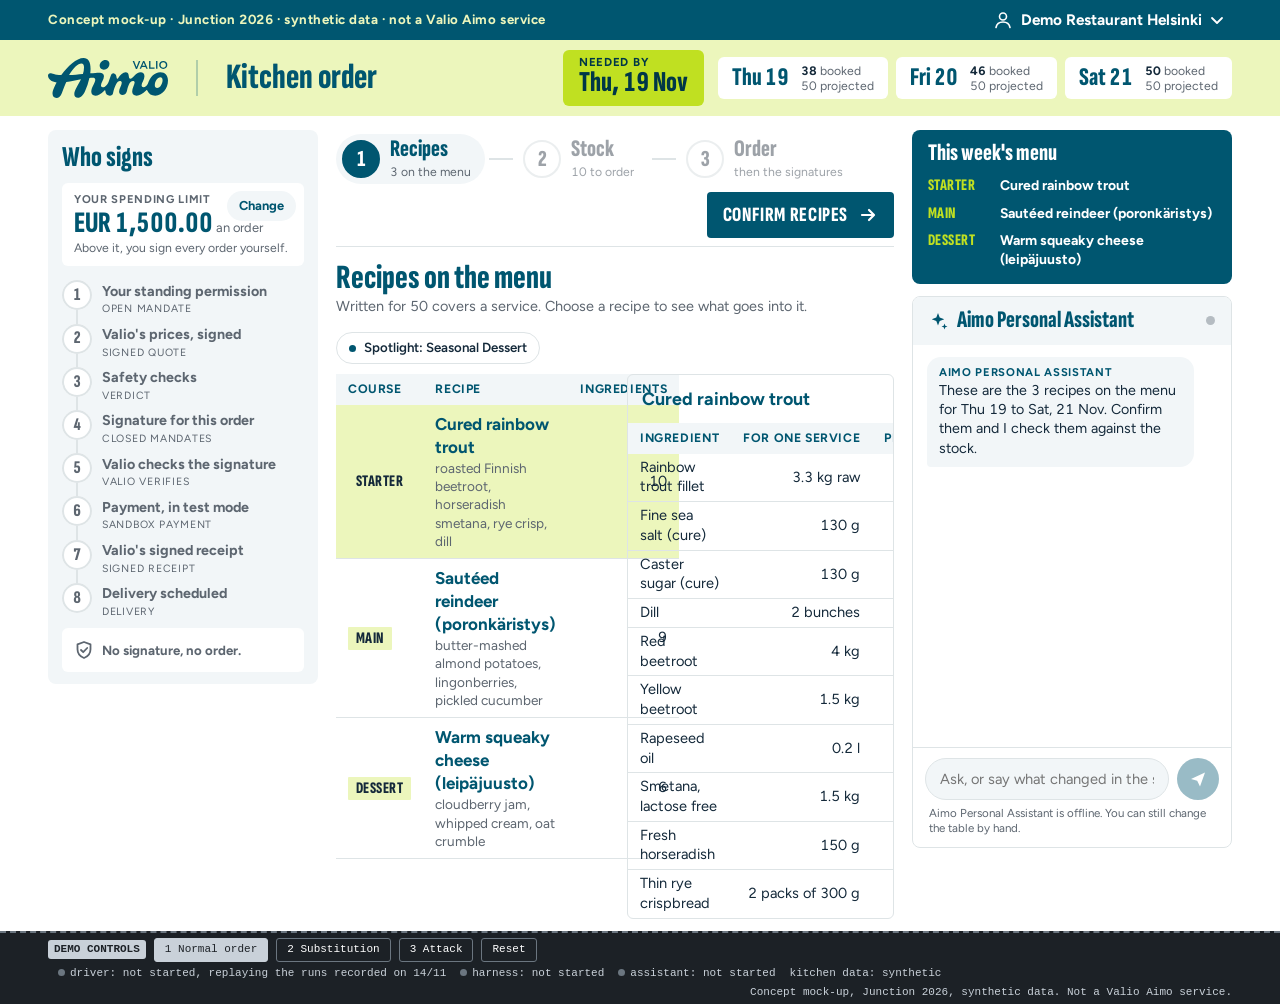
==== commit 1ba95cf9: "Say what is synthetic where a recording shows it The mock-up notice sat in the team's strip at the b" ====
--- a/surface/static/portal.html
+++ b/surface/static/portal.html
@@ -3,87 +3,59 @@
   <head>
     <meta charset="utf-8" />
     <meta name="viewport" content="width=device-width, initial-scale=1" />
-    <title>Kitchen Order · Valio Aimo Culinary Procurement</title>
+    <title>Valio Aimo: kitchen order (concept mock-up)</title>
     <link rel="preload" href="fonts/figtree.woff2" as="font" type="font/woff2" crossorigin />
     <link rel="preload" href="fonts/sofia-sans-extra-condensed.woff2" as="font" type="font/woff2" crossorigin />
     <link rel="stylesheet" href="portal.css" />
   </head>
   <body>
+    <!-- The Valio Aimo header: a petrol row with the signed-in customer, then the lime band. -->
     <header class="site">
-      <div class="site__inkbar">
-        <div class="wrap site__inkwrap">
-          <p class="site__eyebrow">
-            <span class="site__dot" aria-hidden="true"></span>
-            Valio Aimo Wholesale <span aria-hidden="true">·</span> Helsinki Culinary Procurement Desk
-          </p>
-          <p class="site__proto mono">AP2 Mandate Chain · ES256 JWS · Zero-Trust Harness</p>
-          <p class="site__mock">Concept mock-up · Junction 2026 · synthetic kitchen data</p>
+      <div class="site__top">
+        <div class="wrap">
+          <!-- Always on screen, also in a recording: this is not Valio Aimo's portal and the data is synthetic. -->
+          <p class="site__notice">Concept mock-up · Junction 2026 · synthetic data · not a Valio Aimo service</p>
+          <div class="account" id="account"></div>
         </div>
       </div>
-
       <div class="site__band">
-        <div class="wrap site__deck">
-          <div class="brand">
-            <a class="brand__logo" href="portal.html" aria-label="Valio Aimo">
-              <img src="img/valio-aimo-logo-petrol.svg" width="96" height="42" alt="Valio Aimo" />
-            </a>
-            <div class="brand__title">
-              <div class="brand__kicker" id="account">Ravintola Demo · Helsinki</div>
-              <div class="brand__row">
-                <h1>Kitchen order</h1>
-                <span class="brand__pill">Thu 19 Nov Delivery</span>
-              </div>
-            </div>
-          </div>
-
-          <div class="planning" id="planning" aria-label="Covers booked and projected"></div>
+        <div class="wrap">
+          <a class="logo" href="portal.html" aria-label="Valio Aimo, home">
+            <img src="img/valio-aimo-logo-petrol.svg" alt="Valio Aimo" width="120" height="40" />
+          </a>
+          <h1 class="band__title display">Kitchen order</h1>
+          <!-- The services to cook for, from the kitchen's bookings and planning. -->
+          <div class="planning" id="planning"></div>
         </div>
       </div>
     </header>
 
-    <div class="wrap shell">
-      <aside class="trail" id="trail" aria-label="Signing steps">
-        <div class="trail__head">
-          <div>
-            <p class="trail__kicker">Cryptographic Protocol</p>
-            <h2 class="trail__title">Signing Ledger</h2>
-          </div>
-          <span class="trail__stamp mono">AP2 · ES256</span>
-        </div>
+    <div class="shell wrap">
+      <!-- Who signs: the steps of the order, always on the left, lit one by one while the assistant works. -->
+      <aside class="trail" id="trail" aria-label="Who signs, step by step">
+        <h2 class="trail__title display">Who signs</h2>
         <div class="limit" id="limit"></div>
         <ol class="steps" id="steps"></ol>
-        <div class="trail__seal" id="seal"></div>
+        <div id="seal"></div>
       </aside>
 
-      <div class="work">
-        <div class="flow" role="region" aria-label="Order steps">
-          <nav class="flow__steps" id="flow" aria-label="Order steps"></nav>
+      <main class="work">
+        <!-- The chef's three steps, like a checkout, and the button of the current step. -->
+        <nav class="flow" aria-label="Order steps">
+          <ol class="flow__steps" id="flow"></ol>
           <div class="flow__cta" id="cta"></div>
-        </div>
-        <main class="main" id="main">
-          <p class="loading">Loading the kitchen…</p>
-        </main>
-      </div>
+        </nav>
+        <div class="work__main" id="main"><p class="loading">Loading…</p></div>
+      </main>
 
-      <aside class="side" aria-label="Menu and Aimo Personal Assistant">
-        <section class="menu" id="menu" hidden></section>
+      <aside class="side">
+        <section class="menu" id="menu" aria-label="This week's menu" hidden></section>
         <section class="agent" aria-label="Aimo Personal Assistant">
-          <div class="agent__head">
-            <h2 class="side__title" id="agent-title">Aimo Personal Assistant</h2>
-            <p class="agent__sub" id="agent-sub">Gemini Interactions API · Grounded exclusively on signed page state</p>
-          </div>
-          <div class="pulse" id="pulse" aria-label="Calibrated readiness check"></div>
+          <h2 class="side__title display" id="agent-title">Aimo Personal Assistant</h2>
           <ol class="talk" id="talk" aria-live="polite"></ol>
-          <div class="prompts" id="prompts" aria-label="Suggested prompts"></div>
           <form class="ask" id="ask" autocomplete="off">
-            <input
-              class="ask__text"
-              id="ask-text"
-              type="text"
-              maxlength="500"
-              placeholder="Update walk-in stock or ask about the quote…"
-              aria-label="Ask Aimo Personal Assistant"
-            />
+            <label class="visually-hidden" for="ask-text">Message to Aimo Personal Assistant</label>
+            <input class="ask__text" id="ask-text" name="text" type="text" maxlength="500" placeholder="Ask, or say what changed in the stock" />
             <button class="ask__send" id="ask-send" type="submit" aria-label="Send"></button>
           </form>
           <p class="ask__note" id="ask-note"></p>
@@ -91,11 +63,12 @@
       </aside>
     </div>
 
+    <!-- A short confirmation after each step, and the window that asks before a signature. -->
     <div class="toast" id="toast" role="status" aria-live="polite"></div>
+    <dialog class="dialog" id="dialog" aria-labelledby="dialog-title"></dialog>
 
-    <dialog class="dialog" id="dialog"></dialog>
-
-    <footer class="demo" id="demo" aria-label="Scenario controls for the demo"></footer>
+    <!-- For the team only: not part of the customer's page. -->
+    <footer class="demo" id="demo" aria-label="Demo controls"></footer>
 
     <script src="portal.js"></script>
   </body>
--- a/surface/static/portal.css
+++ b/surface/static/portal.css
@@ -1,1573 +1,1652 @@
 /*
- * Ravintola Atelier × Valio Aimo Wholesale · Culinary Procurement & AP2 Trade Workstation
+ * The kitchen order page, in the look of the Valio Aimo web shop (pikatukku.valioaimo.fi):
+ * petrol #005670, lime band #ecf6bc, mist #f2f6f8, line #dee4e6, condensed headlines, pill chips.
  *
- * Aesthetic direction:
- *   - Warm Nordic Birch Vellum (#f4f1ea) gallery canvas + crisp Alabaster (#ffffff) trade sheets.
- *   - Deep Baltic Petrol (#062531 -> #0a3546) Cryptographic Vault anchoring the left AP2 ledger
- *     and the right Aimo Personal Assistant studio header.
- *   - Valio Botanical Lime (#cae6b2) verified cryptographic seals + tabular numeric precision.
- *   - Local variable fonts (Sofia Sans Extra Condensed + Figtree) — 100% offline-capable.
+ * It is a working tool, not a shop: three steps like a checkout (recipes, stock, order), compact tables,
+ * the signing steps always on the left, and Aimo Personal Assistant on the right.
+ *
+ * Fonts. The shop uses "National 2 Compressed" (headlines, tags, buttons) and "Matter" (text).
+ * Both are commercial fonts we have no licence for, so they are named first and the page
+ * falls back to the closest open fonts stored in fonts/ (no internet needed):
+ * Sofia Sans Extra Condensed and Figtree.
  */
 
+@font-face {
+  font-family: "Sofia Sans Extra Condensed";
+  src: url("fonts/sofia-sans-extra-condensed.woff2") format("woff2");
+  font-weight: 100 900;
+  font-display: swap;
+}
 @font-face {
   font-family: "Figtree";
   src: url("fonts/figtree.woff2") format("woff2");
   font-weight: 300 900;
-  font-style: normal;
   font-display: swap;
 }
 
-@font-face {
-  font-family: "Sofia Sans Extra Condensed";
-  src: url("fonts/sofia-sans-extra-condensed.woff2") format("woff2");
-  font-weight: 100 1000;
-  font-style: normal;
-  font-display: swap;
-}
-
 :root {
-  /* Core Nordic Atelier & Valio Aimo palette */
   --petrol: #005670;
-  --petrol-mid: #0a4459;
-  --petrol-deep: #062531;
-  --petrol-vault: #082d3b;
-  --petrol-ink: #03171f;
-  --petrol-soft: #e6f0f3;
-
-  --lime: #cae6b2;
-  --lime-bright: #d7f0c1;
-  --lime-band: #eef6e6;
-  --lime-border: #aecfa0;
-
-  /* Warm Birch Vellum & Alabaster Paper */
-  --paper: #f4f1ea;
-  --paper-warm: #ebe6dc;
-  --surface: #ffffff;
-  --mist: #f9f8f4;
-
-  /* Ink & Rules */
-  --ink: #102028;
-  --ink-muted: #4b5c66;
-  --ink-faint: #73848e;
-  --line: #d8d3c8;
-  --line-soft: #e7e3da;
-  --line-strong: #beb8aa;
-
-  /* Semantic Status (WCAG AA+) */
-  --done: #145e38;
-  --done-soft: #eaf5ee;
-  --done-border: #a3cfb4;
-
-  --waiting: #8f4d00;
-  --waiting-soft: #fdf4e4;
-  --waiting-border: #e1b878;
-  --amber-glow: #f5b95f;
-
-  --refused: #9d1c22;
-  --refused-soft: #fbedee;
-  --refused-border: #e4afb2;
-  --coral-glow: #ff8589;
-
-  /* Typography & Geometry */
-  --font-body: "Figtree", system-ui, -apple-system, "Segoe UI", sans-serif;
-  --font-display: "Sofia Sans Extra Condensed", "Arial Narrow", sans-serif;
-  --font-mono: ui-monospace, "JetBrains Mono", "SFMono-Regular", Menlo, Consolas, monospace;
-
-  --r-xs: 3px;
-  --r-sm: 5px;
-  --r-md: 8px;
-  --side: 24px;
-
-  --shadow-sheet: 0 1px 2px rgba(16, 32, 40, 0.04), 0 6px 20px rgba(16, 32, 40, 0.035);
-  --shadow-vault: 0 10px 28px rgba(3, 23, 31, 0.16);
-  --shadow-pop: 0 18px 42px rgba(3, 23, 31, 0.24);
-}
-
-*,
-*::before,
-*::after {
+  --petrol-deep: #003747;
+  --lime-band: #ecf6bc;
+  --lime: #c0e021;
+  --mist: #f2f6f8;
+  --line: #dee4e6;
+  --ink: #14293a;
+  --grey: #5d6670;
+
+  --done: #256f3a;
+  --done-soft: #f0fbe4;
+  --waiting: #9a4300;
+  --waiting-soft: #fff5df;
+  --refused: #aa0808;
+  --refused-soft: #fff1f1;
+
+  --focus: #1f3a93;
+
+  --font-display: "National 2 Compressed", "National2Compressed", "Sofia Sans Extra Condensed", "Arial Narrow", sans-serif;
+  --font-text: "Matter", "Figtree", system-ui, -apple-system, "Segoe UI", Roboto, Helvetica, Arial, sans-serif;
+  --font-mono: ui-monospace, "SF Mono", Menlo, Consolas, monospace;
+
+  --side: 48px;
+}
+
+* {
   box-sizing: border-box;
 }
 
 html {
-  font-size: 15px;
-  -webkit-font-smoothing: antialiased;
-  text-rendering: optimizeLegibility;
+  font-size: 17px;
 }
 
 body {
   margin: 0;
   min-height: 100vh;
-  display: flex;
-  flex-direction: column;
-  background: var(--paper);
-  background-image: radial-gradient(circle at 15% 0%, rgba(0, 86, 112, 0.045), transparent 45%),
-    radial-gradient(circle at 88% 12%, rgba(202, 230, 178, 0.16), transparent 40%);
+  display: grid;
+  grid-template-columns: minmax(0, 1fr);
+  grid-template-rows: auto 1fr auto;
+  background: #fff;
   color: var(--ink);
-  font-family: var(--font-body);
-  line-height: 1.44;
+  font-family: var(--font-text);
+  line-height: 1.35;
   font-variant-numeric: tabular-nums;
+  -webkit-font-smoothing: antialiased;
 }
 
 h1,
 h2,
-h3 {
-  margin: 0;
-  font-family: var(--font-display);
-  font-weight: 800;
-  letter-spacing: 0.025em;
-}
-
+h3,
 p,
+ol,
 ul,
-ol,
 dl,
 dd {
   margin: 0;
-}
-
-ul,
-ol {
   padding: 0;
+}
+
+ol,
+ul {
   list-style: none;
 }
 
-button,
+button {
+  font: inherit;
+  color: inherit;
+  cursor: pointer;
+}
+
+button:disabled {
+  cursor: default;
+}
+
 input {
   font: inherit;
   color: inherit;
 }
 
-button {
-  cursor: pointer;
-}
-
-button:disabled {
-  cursor: not-allowed;
-}
-
-code,
+:focus-visible {
+  outline: 3px solid var(--focus);
+  outline-offset: 2px;
+}
+
+.site__top :focus-visible,
+.demo :focus-visible {
+  outline-color: #fff;
+}
+
+.wrap {
+  width: 100%;
+  max-width: 1880px;
+  margin: 0 auto;
+  padding: 0 var(--side);
+}
+
+.visually-hidden {
+  position: absolute;
+  width: 1px;
+  height: 1px;
+  overflow: hidden;
+  clip-path: inset(50%);
+  white-space: nowrap;
+}
+
+.display {
+  font-family: var(--font-display);
+  font-weight: 800;
+  color: var(--petrol);
+}
+
 .mono {
   font-family: var(--font-mono);
-  font-size: 0.88em;
+  font-size: 0.85em;
 }
 
 .muted {
-  color: var(--ink-muted);
-}
-
-.bad-text {
-  color: var(--refused);
-  font-weight: 700;
-}
-
-.num {
-  text-align: right;
+  color: var(--grey);
+}
+
+.icon {
+  flex: none;
+  vertical-align: -4px;
+}
+
+/* ---------- Header ---------- */
+
+.site__top {
+  background: var(--petrol);
+  color: #fff;
+}
+
+.site__top .wrap {
+  height: 40px;
+  display: flex;
+  align-items: center;
+  justify-content: flex-end;
+}
+
+/* Says on every screen, and in every recording, that this is a mock-up on synthetic data */
+.site__notice {
+  margin-right: auto;
+  font-size: 0.78rem;
+  font-weight: 700;
+  letter-spacing: 0.04em;
+  color: var(--lime-band);
   white-space: nowrap;
-  font-variant-numeric: tabular-nums;
-}
-
-.icon {
-  display: inline-block;
-  width: 17px;
-  height: 17px;
-  vertical-align: -3px;
+  overflow: hidden;
+  text-overflow: ellipsis;
+}
+
+.account {
+  position: relative;
+}
+
+.account__btn {
+  min-height: 36px;
+  padding: 0 8px;
+  display: flex;
+  align-items: center;
+  gap: 8px;
+  border: 0;
+  border-radius: 6px;
+  background: transparent;
+  color: #fff;
+  font-weight: 700;
+  font-size: 0.9rem;
+}
+
+.account__btn:hover,
+.account__btn[aria-expanded="true"] {
+  background: rgba(255, 255, 255, 0.14);
+}
+
+.account__chevron {
+  transition: transform 0.15s ease;
+}
+
+.account__btn[aria-expanded="true"] .account__chevron {
+  transform: rotate(180deg);
+}
+
+.account__menu {
+  position: absolute;
+  right: 0;
+  top: calc(100% + 6px);
+  z-index: 10;
+  min-width: 260px;
+  padding: 8px;
+  border-radius: 16px;
+  background: #fff;
+  color: var(--ink);
+  box-shadow: 0 8px 20px rgba(0, 0, 0, 0.1), 0 0 0 1px var(--line);
+}
+
+.account__who {
+  padding: 10px 12px 12px;
+  margin-bottom: 6px;
+  border-bottom: 1px solid var(--line);
+  font-size: 0.8rem;
+  color: var(--grey);
+}
+
+.account__who strong {
+  display: block;
+  font-size: 0.95rem;
+  color: var(--petrol);
+}
+
+.account__item {
+  width: 100%;
+  min-height: 44px;
+  padding: 0 12px;
+  display: flex;
+  align-items: center;
+  border: 0;
+  border-radius: 8px;
+  background: transparent;
+  font-size: 0.9rem;
+  font-weight: 700;
+  color: var(--petrol);
+  text-align: left;
+}
+
+.account__item:hover {
+  background: var(--mist);
+}
+
+.site__band {
+  background: var(--lime-band);
+}
+
+.site__band .wrap {
+  height: 76px;
+  display: flex;
+  align-items: center;
+  gap: 28px;
+}
+
+.logo {
   flex: none;
-}
-
-:focus-visible {
-  outline: 2px solid var(--petrol);
-  outline-offset: 2px;
-}
-
-.wrap {
-  width: 100%;
-  max-width: 1920px;
-  margin: 0 auto;
-  padding: 0 var(--side);
-}
-
-/* ---------- Two-Tier Editorial Masthead ---------- */
-
-.site {
-  background: var(--surface);
-  border-bottom: 1px solid var(--line);
-}
-
-.site__inkbar {
-  background: var(--petrol-ink);
-  border-bottom: 1px solid rgba(255, 255, 255, 0.08);
-  color: rgba(255, 255, 255, 0.82);
-  font-size: 11.5px;
-}
-
-.site__inkwrap {
-  min-height: 32px;
-  padding-top: 4px;
-  padding-bottom: 4px;
-  display: flex;
-  align-items: center;
-  justify-content: space-between;
-  flex-wrap: wrap;
-  gap: 6px 18px;
-}
-
-.site__eyebrow {
-  display: inline-flex;
-  align-items: center;
-  gap: 8px;
-  font-weight: 600;
-  letter-spacing: 0.05em;
-  text-transform: uppercase;
-  font-size: 10.5px;
-  color: rgba(255, 255, 255, 0.9);
-}
-
-.site__dot {
-  width: 6px;
-  height: 6px;
-  border-radius: 50%;
-  background: var(--lime);
-  box-shadow: 0 0 8px rgba(202, 230, 178, 0.7);
-}
-
-.site__proto {
-  color: rgba(202, 230, 178, 0.85);
-  font-size: 10.5px;
-  letter-spacing: 0.04em;
-}
-
-.site__mock {
-  padding: 1px 8px;
-  border: 1px solid rgba(255, 255, 255, 0.16);
-  border-radius: var(--r-xs);
-  background: rgba(255, 255, 255, 0.06);
-  font-family: var(--font-mono);
-  font-size: 10.5px;
-  color: rgba(255, 255, 255, 0.78);
-}
-
-.site__band {
-  background: var(--surface);
-}
-
-.site__deck {
-  min-height: 76px;
-  padding-top: 10px;
-  padding-bottom: 10px;
-  display: flex;
-  align-items: center;
-  justify-content: space-between;
-  flex-wrap: wrap;
-  gap: 14px 28px;
-}
-
-.brand {
-  display: flex;
-  align-items: center;
-  gap: 18px;
-}
-
-.brand__logo {
-  display: flex;
-  align-items: center;
-}
-
-.brand__logo img {
+  display: block;
+  border-radius: 4px;
+}
+
+.logo img {
   display: block;
   height: 40px;
   width: auto;
 }
 
-.brand__title {
-  padding-left: 18px;
-  border-left: 1px solid var(--line);
-}
-
-.brand__kicker {
-  font-size: 0.72rem;
-  font-weight: 700;
-  letter-spacing: 0.09em;
-  text-transform: uppercase;
-  color: var(--petrol);
-}
-
-.brand__row {
-  margin-top: 1px;
-  display: flex;
-  align-items: center;
-  gap: 10px;
-}
-
-.brand__row h1 {
-  font-size: 2.05rem;
-  line-height: 0.92;
-  text-transform: uppercase;
-  letter-spacing: 0.025em;
-  color: var(--ink);
-}
-
-.brand__pill {
-  padding: 2px 8px;
-  border: 1px solid var(--lime-border);
-  border-radius: var(--r-xs);
-  background: var(--lime-band);
-  color: var(--petrol-deep);
-  font-family: var(--font-mono);
-  font-size: 0.7rem;
-  font-weight: 700;
-  letter-spacing: 0.03em;
-}
-
-/* Service Covers Telemetry Matrix */
+.band__title {
+  padding-left: 28px;
+  border-left: 2px solid rgba(0, 86, 112, 0.25);
+  font-size: 2.1rem;
+  line-height: 1;
+  white-space: nowrap;
+}
+
+/* The dates to cook for. The first one is the date that matters: the goods must be there. */
 .planning {
   margin-left: auto;
+  display: flex;
+  align-items: center;
+  gap: 14px;
+}
+
+.needby {
+  padding: 6px 16px 7px;
+  border-radius: 6px;
+  background: var(--lime);
+  line-height: 1.05;
+}
+
+.needby span {
+  display: block;
+  font-size: 0.68rem;
+  font-weight: 700;
+  letter-spacing: 0.06em;
+  text-transform: uppercase;
+  color: var(--petrol-deep);
+}
+
+.needby b {
+  font-size: 1.7rem;
+  color: var(--petrol-deep);
+  white-space: nowrap;
 }
 
 .days {
-  display: inline-grid;
-  grid-template-columns: repeat(3, minmax(146px, auto));
-  border: 1px solid var(--line);
-  border-radius: var(--r-sm);
-  background: var(--mist);
-  overflow: hidden;
+  display: flex;
+  gap: 8px;
 }
 
 .day {
-  padding: 7px 13px 8px;
-  display: flex;
-  flex-direction: column;
-  gap: 3px;
-}
-
-.day + .day {
-  border-left: 1px solid var(--line-soft);
-}
-
-.day--target {
-  background: var(--petrol-deep);
-  color: #fff;
-}
-
-.day__top {
-  display: flex;
-  align-items: center;
-  justify-content: space-between;
-  gap: 8px;
-}
-
-.day__name {
-  font-family: var(--font-display);
-  font-weight: 800;
-  font-size: 0.96rem;
-  letter-spacing: 0.04em;
-  text-transform: uppercase;
-}
-
-.day__tag {
-  padding: 1px 5px;
-  border-radius: 2px;
-  background: var(--lime);
-  color: var(--petrol-ink);
-  font-family: var(--font-mono);
-  font-size: 0.58rem;
-  font-weight: 700;
-  letter-spacing: 0.04em;
-  text-transform: uppercase;
-}
-
-.day__pct {
-  font-size: 0.66rem;
-  color: var(--ink-muted);
-}
-
-.day__nums {
-  display: flex;
-  align-items: baseline;
-  gap: 5px;
-  font-size: 0.75rem;
-  color: var(--ink-muted);
-}
-
-.day__nums b {
-  font-size: 0.86rem;
+  padding: 6px 14px;
+  display: flex;
+  align-items: center;
+  gap: 12px;
+  border-radius: 6px;
+  background: #fff;
+}
+
+.day__date {
+  font-size: 1.5rem;
+  line-height: 1;
+  white-space: nowrap;
+}
+
+.day__covers {
+  font-size: 0.72rem;
+  line-height: 1.25;
+  color: var(--grey);
+  white-space: nowrap;
+}
+
+.day__covers b {
   color: var(--ink);
 }
 
-.day--target .day__nums {
-  color: rgba(255, 255, 255, 0.76);
-}
-
-.day--target .day__nums b {
-  color: #fff;
-}
-
-.day__sep {
-  opacity: 0.45;
-}
-
-.day__meter {
-  margin-top: 2px;
-  height: 3px;
-  border-radius: 2px;
-  background: rgba(16, 32, 40, 0.1);
-  overflow: hidden;
-}
-
-.day__meter span {
-  display: block;
-  height: 100%;
-  background: var(--petrol);
-}
-
-.day--target .day__meter {
-  background: rgba(255, 255, 255, 0.16);
-}
-
-.day--target .day__meter span {
-  background: var(--lime);
-}
-
-/* ---------- 3-Column Workstation Shell ---------- */
+.planning__src {
+  font-size: 0.7rem;
+  line-height: 1.3;
+  color: var(--petrol-deep);
+}
+
+/* ---------- Under the header: who signs (left), the work (middle), the assistant (right) ---------- */
 
 .shell {
-  flex: 1;
-  padding-top: 18px;
-  padding-bottom: 22px;
+  padding-top: 14px;
+  padding-bottom: 12px;
   display: grid;
-  grid-template-columns: 304px minmax(0, 1fr) 384px;
-  gap: 18px;
+  grid-template-columns: 300px minmax(0, 1fr) 350px;
+  gap: 24px;
   align-items: start;
 }
 
-/* ---------- Left Column: Deep Baltic Petrol Cryptographic Vault ---------- */
+/* ---------- Who signs: a panel that stays on the left ---------- */
 
 .trail {
   position: sticky;
-  top: 16px;
-  padding: 16px 16px 14px;
-  background: linear-gradient(180deg, var(--petrol-vault) 0%, var(--petrol-deep) 100%);
-  border: 1px solid rgba(255, 255, 255, 0.12);
-  border-radius: var(--r-md);
-  color: #fff;
-  box-shadow: var(--shadow-vault);
-}
-
-.trail--sealed {
-  border-color: rgba(202, 230, 178, 0.48);
-  box-shadow: 0 0 0 1px rgba(202, 230, 178, 0.24), var(--shadow-vault);
-}
-
-.trail__head {
-  padding-bottom: 12px;
-  display: flex;
-  align-items: flex-start;
-  justify-content: space-between;
-  gap: 8px;
-  border-bottom: 1px solid rgba(255, 255, 255, 0.1);
-}
-
-.trail__kicker {
-  font-size: 0.62rem;
-  font-weight: 700;
-  letter-spacing: 0.1em;
+  top: 12px;
+  max-height: calc(100vh - 24px);
+  padding: 14px 14px 12px;
+  border-radius: 8px;
+  background: var(--mist);
+  overflow: hidden auto;
+}
+
+/* While the signatures are checked, a band of light runs down the panel, like a scan. */
+.trail::after {
+  content: "";
+  position: absolute;
+  left: 0;
+  right: 0;
+  top: 0;
+  height: 90px;
+  background: linear-gradient(180deg, rgba(192, 224, 33, 0), rgba(192, 224, 33, 0.3), rgba(192, 224, 33, 0));
+  opacity: 0;
+  pointer-events: none;
+}
+
+.trail.is-running::after {
+  opacity: 1;
+  animation: scan 1.3s linear infinite;
+}
+
+@keyframes scan {
+  from {
+    transform: translateY(-90px);
+  }
+  to {
+    transform: translateY(920px);
+  }
+}
+
+.trail__title {
+  font-size: 1.7rem;
+  line-height: 1;
+}
+
+.limit {
+  position: relative;
+  margin-top: 10px;
+  padding: 9px 12px 10px;
+  border-radius: 6px;
+  background: #fff;
+}
+
+.limit__label {
+  font-size: 0.66rem;
+  font-weight: 700;
+  letter-spacing: 0.06em;
   text-transform: uppercase;
-  color: rgba(202, 230, 178, 0.8);
-}
-
-.trail__title {
-  margin-top: 2px;
-  font-size: 1.48rem;
-  line-height: 0.96;
-  text-transform: uppercase;
-  letter-spacing: 0.04em;
-  color: #fff;
-}
-
-.trail__stamp {
-  padding: 2px 7px;
-  border: 1px solid rgba(202, 230, 178, 0.3);
-  border-radius: var(--r-xs);
-  background: rgba(202, 230, 178, 0.1);
-  color: var(--lime);
-  font-size: 0.65rem;
-  font-weight: 700;
-  letter-spacing: 0.05em;
-}
-
-/* Smoked-Glass Autonomous Mandate Vault Card */
-.limit {
-  margin-top: 12px;
-  padding: 10px 12px;
-  display: flex;
-  align-items: center;
-  justify-content: space-between;
-  gap: 10px;
-  border: 1px solid rgba(255, 255, 255, 0.14);
-  border-radius: var(--r-sm);
-  background: rgba(255, 255, 255, 0.06);
-}
-
-.limit__label {
-  font-size: 0.62rem;
-  font-weight: 700;
-  letter-spacing: 0.09em;
-  text-transform: uppercase;
-  color: rgba(255, 255, 255, 0.66);
+  color: var(--grey);
 }
 
 .limit__value {
-  margin-top: 2px;
-  font-family: var(--font-display);
-  font-weight: 800;
-  font-size: 1.42rem;
-  line-height: 1;
-  letter-spacing: 0.02em;
-  color: var(--lime-bright);
-}
-
-.limit__per {
-  font-family: var(--font-body);
+  font-size: 1.75rem;
+  line-height: 1.1;
+}
+
+.limit__value span {
+  font-family: var(--font-text);
+  font-weight: 400;
+  font-size: 0.76rem;
+  color: var(--grey);
+}
+
+.limit__text {
   font-size: 0.72rem;
-  font-weight: 500;
-  color: rgba(255, 255, 255, 0.64);
-}
-
-.limit__edit {
-  padding: 5px 10px;
-  border: 1px solid rgba(255, 255, 255, 0.24);
-  border-radius: var(--r-xs);
-  background: rgba(255, 255, 255, 0.08);
-  color: #fff;
-  font-size: 0.72rem;
-  font-weight: 600;
-  transition: background-color 0.12s ease, border-color 0.12s ease;
-}
-
-.limit__edit:hover {
-  background: rgba(255, 255, 255, 0.16);
-  border-color: var(--lime);
-}
-
-/* 8-Step AP2 Cryptographic Spine */
+  color: var(--grey);
+}
+
+.limit__btn {
+  position: absolute;
+  top: 8px;
+  right: 8px;
+  min-height: 30px;
+  padding: 0 12px;
+  border: 0;
+  border-radius: 999px;
+  background: var(--mist);
+  color: var(--petrol);
+  font-weight: 700;
+  font-size: 0.76rem;
+}
+
+.limit__btn:not(:disabled):hover {
+  background: var(--lime-band);
+}
+
+.limit__btn:disabled {
+  opacity: 0.5;
+}
+
 .steps {
-  margin-top: 12px;
+  position: relative;
+  margin-top: 14px;
 }
 
 .step {
   position: relative;
+  padding-bottom: 7px;
   display: grid;
-  grid-template-columns: 24px minmax(0, 1fr);
-  gap: 11px;
-  padding: 7px 0;
-}
-
+  grid-template-columns: 30px minmax(0, 1fr);
+  gap: 10px;
+}
+
+/* The line from one step down to the next: grey, then petrol once the next step is signed. */
+.step:not(:last-child)::before,
 .step:not(:last-child)::after {
   content: "";
   position: absolute;
-  left: 11.5px;
-  top: 31px;
-  bottom: -7px;
-  width: 1px;
-  background: rgba(255, 255, 255, 0.14);
-}
-
-.step--done:not(:last-child)::after {
-  background: rgba(202, 230, 178, 0.55);
+  left: 14px;
+  top: 30px;
+  bottom: 0;
+  width: 2px;
+  background: var(--line);
+}
+
+.step:not(:last-child)::after {
+  background: var(--petrol);
+  transform: scaleY(0);
+  transform-origin: top;
+}
+
+.step--through::after {
+  transform: scaleY(1) !important;
+}
+
+.step--link::after {
+  animation: grow 0.3s ease-out both;
 }
 
 .step__dot {
-  width: 24px;
-  height: 24px;
+  position: relative;
+  z-index: 1;
+  width: 30px;
+  height: 30px;
   display: grid;
   place-items: center;
-  border-radius: var(--r-xs);
-  border: 1px solid rgba(255, 255, 255, 0.2);
-  background: rgba(255, 255, 255, 0.04);
-  color: rgba(255, 255, 255, 0.52);
-  font-family: var(--font-mono);
-  font-size: 0.66rem;
-  font-weight: 700;
-  transition: all 0.18s ease;
+  border-radius: 50%;
+  background: #fff;
+  box-shadow: inset 0 0 0 2px var(--line);
+  color: var(--grey);
+  font-family: var(--font-display);
+  font-weight: 800;
+  font-size: 1.05rem;
 }
 
 .step__dot .icon {
-  width: 13px;
-  height: 13px;
+  width: 16px;
+  height: 16px;
   vertical-align: 0;
 }
 
-.step__top {
-  display: flex;
-  align-items: baseline;
-  gap: 6px;
-}
-
-.step__index {
-  font-size: 0.64rem;
-  color: rgba(255, 255, 255, 0.42);
-}
-
-.step__name {
-  font-weight: 600;
+.step__title {
+  min-height: 22px;
+  display: flex;
+  align-items: center;
+  flex-wrap: wrap;
+  gap: 2px 8px;
+  font-weight: 700;
   font-size: 0.84rem;
   line-height: 1.2;
-  color: rgba(255, 255, 255, 0.68);
-}
-
-.step__sub {
+  color: var(--grey);
+}
+
+/* The name of the step in the AP2 protocol, small, under the chef's words */
+.step__term {
+  display: flex;
+  align-items: center;
+  flex-wrap: wrap;
+  gap: 0 10px;
+  font-size: 0.62rem;
+  letter-spacing: 0.07em;
+  text-transform: uppercase;
+  color: var(--grey);
+}
+
+.step__signer {
+  padding: 1px 8px 2px;
+  border-radius: 999px;
+  background: var(--petrol);
+  color: #fff;
+  font-size: 0.66rem;
+  letter-spacing: 0.02em;
+}
+
+.step__detail {
   margin-top: 2px;
+  display: -webkit-box;
+  -webkit-line-clamp: 2;
+  -webkit-box-orient: vertical;
+  overflow: hidden;
   font-size: 0.72rem;
   line-height: 1.3;
-  color: rgba(255, 255, 255, 0.5);
-  overflow-wrap: anywhere;
 }
 
 .step__proof {
-  display: inline-block;
-  margin-left: 3px;
-  padding: 0 5px;
-  border: 1px solid rgba(255, 255, 255, 0.16);
-  border-radius: 2px;
-  background: rgba(0, 0, 0, 0.22);
-  font-size: 0.64rem;
-  color: var(--lime);
+  display: inline-flex;
+  align-items: center;
+  gap: 3px;
+  font-size: 0.62rem;
+  letter-spacing: 0;
+  text-transform: none;
+  color: var(--done);
+}
+
+.step__proof .icon {
+  width: 11px;
+  height: 11px;
 }
 
 .step--done .step__dot {
-  background: var(--lime);
-  border-color: var(--lime);
-  color: var(--petrol-ink);
-}
-
-.step--done .step__name {
+  background: var(--petrol);
+  box-shadow: none;
   color: #fff;
-  font-weight: 700;
-}
-
-.step--done .step__sub {
-  color: rgba(255, 255, 255, 0.76);
+}
+
+.step--done .step__title {
+  color: var(--petrol);
 }
 
 .step--waiting .step__dot {
-  background: var(--amber-glow);
-  border-color: var(--amber-glow);
-  color: var(--petrol-ink);
-  box-shadow: 0 0 0 3px rgba(245, 185, 95, 0.22);
-}
-
-.step--waiting .step__name {
-  color: var(--amber-glow);
-  font-weight: 700;
-}
-
-.step--waiting .step__sub {
-  color: rgba(255, 255, 255, 0.88);
+  background: var(--waiting);
+  box-shadow: none;
+  color: #fff;
+  animation: pulse 1.4s ease-in-out infinite;
+}
+
+.step--waiting .step__title {
+  color: var(--waiting);
+}
+
+.step--waiting .step__signer {
+  background: var(--waiting);
 }
 
 .step--refused .step__dot {
-  background: var(--coral-glow);
-  border-color: var(--coral-glow);
-  color: var(--petrol-ink);
-}
-
-.step--refused .step__name {
-  color: var(--coral-glow);
-  font-weight: 700;
-}
-
-.step--refused .step__sub {
-  color: rgba(255, 255, 255, 0.84);
-}
-
-.step--skipped .step__dot {
-  border-style: dashed;
-  color: rgba(255, 255, 255, 0.42);
-}
-
-.trail__seal {
-  margin-top: 12px;
-  padding-top: 11px;
+  background: var(--refused);
+  box-shadow: none;
+  color: #fff;
+}
+
+.step--refused .step__title {
+  color: var(--refused);
+}
+
+.step--refused .step__signer {
+  background: var(--refused);
+}
+
+.step--skipped .step__detail {
+  color: var(--grey);
+}
+
+/* The step that has just been signed: the dot is stamped, a ring goes out, the text slides in. */
+.step--fresh .step__dot {
+  animation: stamp 0.4s cubic-bezier(0.2, 0.9, 0.3, 1.4) both;
+}
+
+.step--fresh .step__dot::after {
+  content: "";
+  position: absolute;
+  inset: 0;
+  border-radius: 50%;
+  animation: ring 0.42s ease-out both;
+}
+
+.step--fresh .step__body {
+  animation: slidein 0.32s ease-out both;
+}
+
+.step--refused.step--fresh .step__dot {
+  animation: shake 0.4s ease-in-out both;
+}
+
+@keyframes stamp {
+  0% {
+    transform: scale(0.3);
+    opacity: 0;
+  }
+  60% {
+    transform: scale(1.2);
+    opacity: 1;
+  }
+  100% {
+    transform: scale(1);
+  }
+}
+
+@keyframes ring {
+  from {
+    box-shadow: 0 0 0 0 rgba(0, 86, 112, 0.5);
+  }
+  to {
+    box-shadow: 0 0 0 14px rgba(0, 86, 112, 0);
+  }
+}
+
+@keyframes slidein {
+  from {
+    opacity: 0;
+    transform: translateX(-8px);
+  }
+}
+
+@keyframes grow {
+  from {
+    transform: scaleY(0);
+  }
+  to {
+    transform: scaleY(1);
+  }
+}
+
+@keyframes shake {
+  0%,
+  100% {
+    transform: translateX(0);
+  }
+  25% {
+    transform: translateX(-4px);
+  }
+  75% {
+    transform: translateX(4px);
+  }
+}
+
+@keyframes pulse {
+  0%,
+  100% {
+    opacity: 1;
+  }
+  50% {
+    opacity: 0.55;
+  }
+}
+
+/* Under the steps: where the chain of signatures stands, in one line. */
+.seal {
+  margin-top: 2px;
+  min-height: 44px;
+  padding: 8px 12px;
   display: flex;
   align-items: center;
   gap: 8px;
-  border-top: 1px solid rgba(255, 255, 255, 0.12);
-  font-size: 0.74rem;
-  font-weight: 600;
-  color: rgba(255, 255, 255, 0.76);
-}
-
-.trail--sealed .trail__seal {
-  color: var(--lime);
-}
-
-/* ---------- Center Column: Culinary & Trade Stage ---------- */
+  border-radius: 6px;
+  background: #fff;
+  color: var(--grey);
+  font-weight: 700;
+  font-size: 0.78rem;
+  line-height: 1.25;
+}
+
+.seal--running {
+  color: var(--petrol);
+}
+
+.seal--running .icon {
+  animation: pulse 0.9s ease-in-out infinite;
+}
+
+.seal--done {
+  background: var(--done);
+  color: #fff;
+  animation: sealin 0.45s cubic-bezier(0.2, 0.9, 0.3, 1.3) both;
+}
+
+.seal--waiting {
+  background: var(--waiting-soft);
+  color: var(--waiting);
+  box-shadow: inset 0 0 0 2px var(--waiting);
+}
+
+.seal--refused {
+  background: var(--refused);
+  color: #fff;
+  animation: sealin 0.45s cubic-bezier(0.2, 0.9, 0.3, 1.3) both;
+}
+
+@keyframes sealin {
+  from {
+    opacity: 0;
+    transform: scale(0.9);
+  }
+}
+
+/* ---------- The chef's three steps and the button: they stay at the top of the work area ---------- */
 
 .work {
   min-width: 0;
-  background: var(--surface);
-  border: 1px solid var(--line);
-  border-radius: var(--r-md);
-  box-shadow: var(--shadow-sheet);
-  overflow: hidden;
-}
-
-/* Architectural Stepper Deck */
+}
+
 .flow {
   position: sticky;
   top: 0;
-  z-index: 10;
-  padding: 0 18px 0 0;
-  display: flex;
-  align-items: center;
-  justify-content: space-between;
+  z-index: 5;
+  margin-bottom: 12px;
+  padding: 4px 0 8px;
+  min-height: 62px;
+  display: flex;
+  align-items: center;
   flex-wrap: wrap;
+  gap: 8px 16px;
+  border-bottom: 1px solid var(--line);
+  background: #fff;
+}
+
+.flow__steps {
+  display: flex;
+  align-items: center;
+}
+
+.flow__steps li {
+  display: flex;
+  align-items: center;
+}
+
+/* The line between two steps */
+.flow__steps li + li::before {
+  content: "";
+  width: 24px;
+  height: 2px;
+  margin: 0 4px;
+  background: var(--line);
+}
+
+.flow__step {
+  min-height: 50px;
+  padding: 4px 14px 4px 6px;
+  display: flex;
+  align-items: center;
   gap: 10px;
+  border: 0;
+  border-radius: 999px;
+  background: transparent;
+  text-align: left;
+}
+
+.flow__step:not(:disabled):hover {
   background: var(--mist);
-  border-bottom: 1px solid var(--line);
-}
-
-.flow__steps {
-  display: flex;
-  align-items: stretch;
-  flex-wrap: wrap;
-}
-
-.flow__step {
-  position: relative;
-  min-height: 60px;
-  padding: 10px 20px;
-  display: inline-flex;
-  align-items: center;
-  gap: 11px;
-  border: 0;
-  border-right: 1px solid var(--line-soft);
-  background: transparent;
-  color: var(--ink-muted);
-  text-align: left;
-  transition: background-color 0.12s ease, color 0.12s ease;
-}
-
-.flow__step:hover {
-  background: rgba(255, 255, 255, 0.75);
-  color: var(--ink);
-}
-
-.flow__num {
-  width: 26px;
-  height: 26px;
+}
+
+.flow__n {
+  width: 38px;
+  height: 38px;
+  flex: none;
   display: grid;
   place-items: center;
-  border-radius: var(--r-xs);
-  border: 1px solid var(--line-strong);
-  background: var(--surface);
+  border-radius: 50%;
+  border: 2px solid var(--line);
+  color: var(--grey);
   font-family: var(--font-display);
   font-weight: 800;
-  font-size: 1rem;
-  letter-spacing: 0.04em;
-  color: var(--ink-muted);
-}
-
-.flow__num .icon {
-  width: 14px;
-  height: 14px;
-  vertical-align: 0;
-}
-
-.flow__step--done .flow__num {
-  border-color: var(--done-border);
-  background: var(--done-soft);
-  color: var(--done);
+  font-size: 1.35rem;
 }
 
 .flow__text b {
   display: block;
-  font-size: 0.87rem;
-  font-weight: 700;
-  line-height: 1.15;
+  font-family: var(--font-display);
+  font-weight: 800;
+  font-size: 1.4rem;
+  line-height: 1;
+  color: var(--grey);
 }
 
 .flow__text span {
   display: block;
   margin-top: 2px;
   font-size: 0.72rem;
-  color: var(--ink-muted);
+  color: var(--grey);
+  white-space: nowrap;
 }
 
 .flow__step[aria-current="step"] {
-  background: var(--surface);
-  color: var(--ink);
-  box-shadow: inset 0 -3px 0 var(--petrol);
-}
-
-.flow__step[aria-current="step"] .flow__num {
+  background: var(--mist);
+}
+
+.flow__step[aria-current="step"] .flow__n {
+  border-color: var(--petrol);
   background: var(--petrol);
-  border-color: var(--petrol);
   color: #fff;
+}
+
+.flow__step[aria-current="step"] .flow__text b,
+.flow__step.is-done .flow__text b {
+  color: var(--petrol);
+}
+
+/* A confirmed step: a green tick and the time it was confirmed */
+.flow__step.is-done .flow__n {
+  border-color: var(--done);
+  background: var(--done);
+  color: #fff;
+}
+
+.flow__step.is-done .flow__text span {
+  color: var(--done);
+  font-weight: 700;
+}
+
+.flow__step:disabled {
+  opacity: 0.6;
 }
 
 .flow__cta {
   margin-left: auto;
-  padding: 8px 0;
   display: flex;
   align-items: center;
   gap: 10px;
 }
 
-.cta__hint {
-  font-size: 0.76rem;
-  font-weight: 600;
-  color: var(--waiting);
-}
-
-/* Tactile Buttons */
+.flow__cta .btn:not(.btn--go) {
+  padding: 0 16px;
+  font-size: 1.2rem;
+}
+
 .btn {
-  min-height: 40px;
-  padding: 8px 16px;
+  min-height: 46px;
+  padding: 0 22px;
   display: inline-flex;
   align-items: center;
-  gap: 8px;
-  border: 1px solid transparent;
-  border-radius: var(--r-sm);
-  font-weight: 700;
-  font-size: 0.86rem;
-  line-height: 1.15;
-  white-space: nowrap;
-  transition: all 0.14s ease;
-}
-
-.btn--primary {
-  background: var(--petrol);
-  border-color: var(--petrol-deep);
-  color: #fff;
-  box-shadow: inset 0 1px 0 rgba(255, 255, 255, 0.16), 0 2px 6px rgba(6, 37, 49, 0.18);
-}
-
-.btn--primary .icon {
-  color: var(--lime);
-}
-
-.btn--primary:not(:disabled):hover {
-  background: var(--petrol-deep);
-  transform: translateY(-1px);
-}
-
-.btn--primary:disabled {
-  opacity: 0.45;
-  box-shadow: none;
-}
-
-.btn--approve {
-  min-height: 44px;
-  padding: 9px 20px;
-  background: var(--done);
-  border-color: #0e4629;
-  color: #fff;
-  font-size: 0.9rem;
-  box-shadow: inset 0 1px 0 rgba(255, 255, 255, 0.18), 0 2px 8px rgba(20, 94, 56, 0.22);
-}
-
-.btn--approve:not(:disabled):hover {
-  background: #0e4629;
-}
-
-.btn--approve:disabled {
-  opacity: 0.42;
-}
-
-.btn--ghost {
-  background: var(--surface);
-  border-color: var(--line-strong);
-  color: var(--petrol-deep);
-}
-
-.btn--ghost:hover {
-  border-color: var(--petrol);
-  background: var(--petrol-soft);
-}
-
-.btn--reject-outline {
-  background: var(--surface);
-  border-color: var(--refused-border);
-  color: var(--refused);
-}
-
-.btn--reject-outline:hover {
-  background: var(--refused-soft);
-  border-color: var(--refused);
-}
-
-/* Main Stage Content */
-.main {
-  padding: 22px 24px 26px;
-}
-
-.stage-head {
-  margin-bottom: 16px;
-  display: flex;
-  align-items: flex-start;
-  justify-content: space-between;
-  flex-wrap: wrap;
-  gap: 12px 20px;
-}
-
-.stage-head__kicker {
-  margin-bottom: 3px;
-  font-size: 0.68rem;
-  font-weight: 700;
-  letter-spacing: 0.09em;
-  text-transform: uppercase;
-  color: var(--petrol);
-}
-
-.work__title {
-  font-size: 1.85rem;
-  line-height: 0.98;
-  text-transform: uppercase;
-  letter-spacing: 0.02em;
-  color: var(--ink);
-}
-
-.work__lead {
-  margin-top: 5px;
-  max-width: 68ch;
-  color: var(--ink-muted);
-  font-size: 0.87rem;
-}
-
-.loading,
-.empty {
-  padding: 28px 0;
-  color: var(--ink-muted);
-}
-
-/* Editorial KPI Telemetry Strips */
-.kpi-strip {
-  margin-bottom: 18px;
-  display: grid;
-  grid-template-columns: repeat(4, minmax(0, 1fr));
-  border: 1px solid var(--line);
-  border-radius: var(--r-sm);
-  background: var(--mist);
-  overflow: hidden;
-}
-
-.kpi-strip--3 {
-  grid-template-columns: repeat(3, minmax(0, 1fr));
-}
-
-.kpi {
-  padding: 10px 14px;
-  display: flex;
-  flex-direction: column;
-  gap: 2px;
-}
-
-.kpi + .kpi {
-  border-left: 1px solid var(--line-soft);
-}
-
-.kpi--accent {
-  background: var(--lime-band);
-}
-
-.kpi__label {
-  font-size: 0.66rem;
-  font-weight: 700;
-  letter-spacing: 0.08em;
-  text-transform: uppercase;
-  color: var(--ink-muted);
-}
-
-.kpi__val {
-  font-family: var(--font-display);
-  font-size: 1.38rem;
-  font-weight: 800;
-  letter-spacing: 0.025em;
-  text-transform: uppercase;
-  color: var(--ink);
-}
-
-.kpi--accent .kpi__val {
-  color: var(--petrol-deep);
-}
-
-/* Segmented Filter Tabs (Step 02) */
-.filter-tabs {
-  display: inline-flex;
-  padding: 3px;
-  border: 1px solid var(--line);
-  border-radius: var(--r-sm);
-  background: var(--mist);
-}
-
-.filter-tab {
-  padding: 5px 12px;
-  display: inline-flex;
-  align-items: center;
-  gap: 6px;
+  gap: 10px;
   border: 0;
-  border-radius: var(--r-xs);
-  background: transparent;
-  color: var(--ink-muted);
-  font-size: 0.78rem;
-  font-weight: 600;
-}
-
-.filter-tab span {
-  padding: 0 5px;
-  border-radius: 2px;
-  background: rgba(16, 32, 40, 0.08);
-  font-family: var(--font-mono);
-  font-size: 0.7rem;
-}
-
-.filter-tab.is-active {
+  border-radius: 4px;
   background: var(--petrol);
   color: #fff;
-}
-
-.filter-tab.is-active span {
-  background: rgba(255, 255, 255, 0.2);
+  font-family: var(--font-display);
+  font-weight: 800;
+  font-size: 1.3rem;
+  letter-spacing: 0.03em;
+  text-transform: uppercase;
+  white-space: nowrap;
+}
+
+.btn:hover {
+  background: var(--petrol-deep);
+}
+
+/* The button that sends or signs the order: the shop's highlighted button, and bigger. */
+.btn--go {
+  min-height: 50px;
+  padding: 0 28px;
+  background: var(--lime);
+  color: var(--petrol-deep);
+  font-size: 1.4rem;
+  box-shadow: 0 6px 18px -6px rgba(96, 120, 0, 0.7);
+}
+
+.btn--go:hover {
+  background: #cfee2c;
+}
+
+.btn--quiet {
+  background: #fff;
+  color: var(--petrol);
+  box-shadow: inset 0 0 0 2px var(--petrol);
+}
+
+.btn--quiet:hover {
+  background: var(--mist);
+}
+
+/* Reject: always within reach at the top while a signature is asked, and never the loudest button. */
+.btn--reject {
+  background: #fff;
+  color: var(--refused);
+  box-shadow: inset 0 0 0 2px var(--refused);
+}
+
+.btn--reject:hover {
+  background: var(--refused-soft);
+}
+
+.btn--wide {
+  width: 100%;
+  margin-top: 12px;
+  justify-content: center;
+}
+
+.btn:disabled {
+  opacity: 0.5;
+  box-shadow: none;
+}
+
+.cta__status {
+  display: flex;
+  align-items: center;
+  gap: 8px;
+  font-family: var(--font-display);
+  font-weight: 800;
+  font-size: 1.4rem;
+  color: var(--petrol);
+  white-space: nowrap;
+}
+
+.cta__status--waiting_for_human {
+  color: var(--waiting);
+}
+.cta__status--refused {
+  color: var(--refused);
+}
+.cta__status--done {
+  color: var(--done);
+}
+
+/* ---------- Work area ---------- */
+
+.loading {
+  color: var(--grey);
+}
+
+.problem {
+  margin-bottom: 12px;
+  padding: 10px 14px;
+  border-radius: 6px;
+  background: var(--refused-soft);
+  font-size: 0.9rem;
+}
+
+.problem strong {
+  color: var(--refused);
+}
+
+.head {
+  margin-bottom: 10px;
+  display: flex;
+  align-items: baseline;
+  flex-wrap: wrap;
+  gap: 4px 16px;
+}
+
+.head h2 {
+  font-size: 2rem;
+  line-height: 1.1;
+}
+
+.head__meta {
+  font-size: 0.85rem;
+  color: var(--grey);
+}
+
+.chips {
+  margin-left: auto;
+  display: flex;
+  align-items: center;
+  gap: 8px;
+}
+
+.chip {
+  min-height: 36px;
+  padding: 0 16px;
+  display: flex;
+  align-items: center;
+  gap: 8px;
+  border: 0;
+  border-radius: 999px;
+  background: var(--mist);
+  color: var(--petrol);
+  font-weight: 700;
+  font-size: 0.85rem;
+}
+
+.chip span {
+  color: var(--grey);
+  font-weight: 400;
+}
+
+.chip[aria-pressed="true"] {
+  background: var(--petrol);
   color: #fff;
 }
 
-/* Step 01: Interactive Course Specimen Cards + Mise-en-Place Panel */
-.split {
-  display: grid;
-  grid-template-columns: minmax(260px, 0.88fr) minmax(0, 1.12fr);
-  gap: 18px;
-  align-items: start;
-}
-
-.course-stack {
-  display: grid;
-  gap: 10px;
-}
-
-.course-card {
-  width: 100%;
-  padding: 14px 16px;
-  display: flex;
-  flex-direction: column;
+.chip[aria-pressed="true"] span {
+  color: #fff;
+}
+
+.link {
+  min-height: 28px;
+  padding: 0 4px;
+  border: 0;
+  background: none;
+  color: var(--petrol);
+  font-weight: 700;
+  font-size: 0.84rem;
+  text-decoration: underline;
+  text-underline-offset: 3px;
+}
+
+/* A line above a table that says where things stand: locked, changed, or to correct */
+.note {
+  margin-bottom: 10px;
+  padding: 8px 12px;
+  display: flex;
+  align-items: center;
+  flex-wrap: wrap;
+  gap: 4px 10px;
+  border-radius: 6px;
+  background: var(--mist);
+  color: var(--petrol-deep);
+  font-size: 0.84rem;
+}
+
+.note .icon {
+  width: 15px;
+  height: 15px;
+}
+
+.note--refused {
+  background: var(--refused-soft);
+  color: var(--ink);
+}
+
+.head .note {
+  margin-bottom: 0;
+  padding: 4px 10px;
+  align-self: center;
+}
+
+/* A number the chef can change in the stock table */
+.field {
+  display: inline-flex;
+  align-items: center;
   gap: 6px;
+}
+
+.field__input {
+  width: 78px;
+  height: 26px;
+  padding: 0 8px;
   border: 1px solid var(--line);
-  border-left: 3px solid transparent;
-  border-radius: var(--r-sm);
-  background: var(--mist);
+  border-radius: 4px;
+  background: #fff;
+  text-align: right;
+  font-variant-numeric: tabular-nums;
+}
+
+.field__input:not(:disabled):hover {
+  border-color: var(--petrol);
+}
+
+.field__input:disabled {
+  border-color: transparent;
+  background: transparent;
+  color: inherit;
+}
+
+.field__unit {
+  width: 34px;
   text-align: left;
-  transition: all 0.14s ease;
-}
-
-.course-card:hover {
+  font-size: 0.78rem;
+  color: var(--grey);
+}
+
+.is-short .field__input[data-cell$="to_order"] {
+  border-color: transparent;
+  background: var(--lime-band);
+  color: var(--petrol-deep);
+  font-weight: 700;
+}
+
+.is-short .field__input[data-cell$="to_order"]:not(:disabled):hover {
   border-color: var(--petrol);
-  background: var(--surface);
-}
-
-.course-card.is-chosen {
-  border-color: var(--lime-border);
-  border-left: 4px solid var(--petrol);
-  background: var(--lime-band);
-  box-shadow: 0 2px 10px rgba(0, 86, 112, 0.07);
-}
-
-.course-card__top {
-  width: 100%;
-  display: flex;
-  align-items: center;
-  justify-content: space-between;
-}
-
-.course-card__idx {
-  font-size: 0.74rem;
-  font-weight: 700;
-  color: var(--ink-faint);
-}
-
-.course-card__title {
-  font-family: var(--font-body);
-  font-size: 1rem;
-  font-weight: 700;
-  letter-spacing: 0;
-  line-height: 1.28;
-  color: var(--ink);
-}
-
-.course-card__meta {
-  display: flex;
-  align-items: center;
-  gap: 7px;
-  font-size: 0.78rem;
-  color: var(--ink-muted);
-}
-
-.panel {
-  border: 1px solid var(--line);
-  border-radius: var(--r-sm);
-  background: var(--surface);
-  overflow: hidden;
-}
-
-.panel__head {
-  padding: 12px 16px;
-  display: flex;
-  align-items: center;
-  justify-content: space-between;
-  flex-wrap: wrap;
-  gap: 8px;
-  border-bottom: 1px solid var(--line);
-  background: var(--mist);
-}
-
-.panel__title {
-  margin-top: 4px;
-  font-family: var(--font-body);
-  font-size: 0.98rem;
-  font-weight: 700;
-  letter-spacing: 0;
-  color: var(--ink);
-}
-
-.panel__stamp {
-  font-size: 0.72rem;
-  color: var(--ink-muted);
-}
-
-/* Wholesale Trade Sheet Tables */
-.sheet-wrap {
-  border: 1px solid var(--line);
-  border-radius: var(--r-sm);
-  background: var(--surface);
-  overflow-x: auto;
-}
-
+}
+
+/* A number that is not the counted one any more: changed by the chef or by the assistant */
+.field.is-changed .field__input {
+  border-color: var(--petrol);
+  box-shadow: inset 3px 0 0 var(--petrol);
+  font-weight: 700;
+}
+
+/* Tables: compact, like a back-office tool */
 .tbl {
   width: 100%;
   border-collapse: collapse;
-  font-size: 0.87rem;
+  font-size: 0.86rem;
 }
 
 .tbl th {
-  padding: 9px 12px;
+  padding: 7px 12px;
   background: var(--mist);
-  border-bottom: 1px solid var(--line-strong);
-  font-size: 0.67rem;
-  font-weight: 700;
-  letter-spacing: 0.08em;
+  color: var(--petrol);
+  font-size: 0.72rem;
+  font-weight: 700;
+  letter-spacing: 0.05em;
   text-transform: uppercase;
   text-align: left;
-  color: var(--ink-muted);
-}
-
-.tbl th.num {
+  white-space: nowrap;
+}
+
+.tbl td {
+  padding: 5px 12px;
+  border-bottom: 1px solid var(--line);
+  vertical-align: middle;
+}
+
+.tbl .num {
   text-align: right;
-}
-
-.tbl td {
+  white-space: nowrap;
+}
+
+.tbl--quote th,
+.tbl--quote td {
+  padding-left: 8px;
+  padding-right: 8px;
+}
+
+.tbl--quote td:last-child {
+  font-size: 0.8rem;
+  color: var(--grey);
+}
+
+.tbl tfoot td {
   padding: 9px 12px;
-  border-bottom: 1px solid var(--line-soft);
-  vertical-align: middle;
-}
-
-.tbl tbody tr:last-child td {
   border-bottom: 0;
-}
-
-.tbl tbody tr:hover td {
-  background: rgba(244, 241, 234, 0.55);
-}
-
-.tbl tfoot td {
-  padding-top: 12px;
-  padding-bottom: 12px;
-  border-top: 2px solid var(--ink);
   background: var(--mist);
   font-weight: 700;
-  font-size: 0.96rem;
-}
-
-.tbl tfoot td.num {
-  font-family: var(--font-display);
-  font-size: 1.48rem;
-  letter-spacing: 0.02em;
-  color: var(--petrol-deep);
-}
-
-.tbl--tight td {
-  padding-top: 7px;
-  padding-bottom: 7px;
-}
-
-.ing-name {
-  font-weight: 600;
-  color: var(--ink);
-  line-height: 1.28;
-}
-
-.ing-sku {
-  font-size: 0.7rem;
-  font-weight: 500;
-  color: var(--ink-faint);
-}
-
-.row-note {
-  display: block;
-  margin-top: 2px;
-  font-size: 0.74rem;
-  color: var(--ink-muted);
-}
-
-/* Stock Coverage Micro-Meter */
-.need-cell {
-  display: inline-flex;
-  flex-direction: column;
-  align-items: flex-end;
-  gap: 3px;
-}
-
-.need-bar {
-  width: 58px;
-  height: 3px;
+}
+
+.tbl--stock td {
+  height: 31px;
+  padding-top: 2px;
+  padding-bottom: 2px;
+}
+
+.is-covered td {
+  color: var(--grey);
+}
+
+.is-short td:first-child {
+  font-weight: 700;
+  box-shadow: inset 4px 0 0 var(--lime);
+}
+
+.short {
+  padding: 2px 8px;
   border-radius: 2px;
-  background: var(--line-soft);
-  overflow: hidden;
-}
-
-.need-bar i {
-  display: block;
-  height: 100%;
-  background: var(--done);
-}
-
-.is-short .need-bar i {
-  background: var(--waiting);
-}
-
-.is-covered td {
-  color: var(--ink-muted);
-}
-
-.is-covered .ing-name {
-  font-weight: 500;
-  color: var(--ink-muted);
-}
-
-.is-short td:first-child {
-  box-shadow: inset 3px 0 0 var(--petrol);
-}
-
-/* Live Gemini Row Focus Highlight */
-@keyframes rowFlash {
-  0% {
-    background-color: var(--lime);
-  }
-  100% {
-    background-color: var(--lime-band);
-  }
-}
-
-.is-focused td {
-  animation: rowFlash 1.4s ease-out forwards;
-}
-
-/* Stepped Numeric Inputs */
-.field {
-  display: inline-flex;
-  align-items: center;
-  gap: 4px;
-}
-
-.field__input {
-  width: 72px;
-  height: 31px;
-  padding: 2px 7px;
-  border: 1px solid var(--line-strong);
-  border-radius: var(--r-xs);
-  background: var(--surface);
-  text-align: right;
-  font-variant-numeric: tabular-nums;
-  transition: border-color 0.12s ease, background-color 0.12s ease;
-}
-
-.field__input:hover {
-  border-color: var(--petrol);
-}
-
-.field__input:focus {
-  border-color: var(--petrol);
-  background: var(--petrol-soft);
-}
-
-.field--short .field__input {
-  border-color: var(--lime-border);
   background: var(--lime-band);
   color: var(--petrol-deep);
-  font-weight: 700;
-}
-
-.field__unit {
-  width: 28px;
-  text-align: left;
-  font-family: var(--font-mono);
-  font-size: 0.7rem;
-  color: var(--ink-muted);
-}
-
-.short {
-  padding: 2px 8px;
-  border: 1px solid var(--lime-border);
-  border-radius: var(--r-xs);
-  background: var(--lime-band);
-  color: var(--petrol-deep);
-  font-weight: 700;
 }
 
 .covered {
-  padding: 3px 8px;
-  border: 1px dashed var(--line-strong);
-  border-radius: var(--r-xs);
-  background: transparent;
-  color: var(--ink-muted);
-  font-size: 0.74rem;
-}
-
-.covered:hover {
-  border-style: solid;
-  border-color: var(--petrol);
-  color: var(--petrol);
+  font-size: 0.8rem;
 }
 
 .tag {
   display: inline-block;
-  padding: 2px 7px;
-  border: 1px solid var(--line);
-  border-radius: var(--r-xs);
-  background: var(--surface);
-  color: var(--petrol-deep);
+  padding: 2px 8px;
+  border-radius: 1px;
+  background: var(--lime-band);
+  color: var(--ink);
   font-family: var(--font-display);
   font-weight: 800;
-  font-size: 0.84rem;
-  line-height: 1.15;
-  letter-spacing: 0.05em;
+  font-size: 0.95rem;
+  line-height: 1.2;
+  letter-spacing: 0.03em;
   text-transform: uppercase;
+  white-space: nowrap;
 }
 
 .tag--warn {
-  border-color: var(--waiting-border);
   background: var(--waiting-soft);
   color: var(--waiting);
 }
 
-/* ---------- Step 03: Signed Commercial Quote & Dossier Cards ---------- */
-
+/* Step 1: the list of recipes and, beside it, what goes into the chosen one */
+.split {
+  display: grid;
+  grid-template-columns: minmax(0, 1fr) minmax(0, 1fr);
+  gap: 24px;
+  align-items: start;
+}
+
+.pick td {
+  padding-top: 0;
+  padding-bottom: 0;
+}
+
+.pick__btn {
+  width: 100%;
+  min-height: 60px;
+  padding: 8px 0;
+  border: 0;
+  background: transparent;
+  text-align: left;
+}
+
+.pick__btn b {
+  display: block;
+  font-size: 1rem;
+  color: var(--petrol);
+}
+
+.pick__btn span {
+  display: block;
+  font-size: 0.8rem;
+  color: var(--grey);
+}
+
+.pick:hover td {
+  background: var(--mist);
+}
+
+.pick.is-chosen td {
+  background: var(--lime-band);
+}
+
+.panel {
+  border: 1px solid var(--line);
+  border-radius: 6px;
+  overflow: hidden;
+}
+
+.panel__title {
+  padding: 12px 14px;
+  font-size: 1.05rem;
+  color: var(--petrol);
+}
+
+.tbl--tight td {
+  padding-top: 4px;
+  padding-bottom: 4px;
+}
+
+.panel .tbl tr:last-child td {
+  border-bottom: 0;
+}
+
+/* Step 3: the quote on the left, what was decided about it on the right */
 .order {
   display: grid;
-  grid-template-columns: minmax(0, 1fr) 416px;
-  gap: 18px;
+  grid-template-columns: minmax(0, 1fr) 430px;
+  gap: 20px;
   align-items: start;
-}
-
-.order:has(.order__side:empty) {
-  grid-template-columns: minmax(0, 1fr);
-}
-
-.order__main {
-  min-width: 0;
 }
 
 .order__side {
   display: grid;
-  gap: 14px;
-}
-
-.order__side:empty {
-  display: none;
-}
-
-.invoice-head {
-  margin-bottom: 14px;
-  padding-bottom: 12px;
-  display: flex;
-  align-items: flex-start;
-  justify-content: space-between;
-  flex-wrap: wrap;
   gap: 12px;
-  border-bottom: 1px solid var(--line-soft);
-}
-
-.sig-pill {
-  padding: 7px 12px;
-  display: inline-flex;
-  align-items: center;
-  gap: 9px;
-  border: 1px solid var(--done-border);
-  border-radius: var(--r-sm);
-  background: var(--done-soft);
-  color: var(--done);
-  font-size: 0.76rem;
-}
-
-.sig-pill b {
-  display: block;
-  line-height: 1.2;
-}
-
-.sig-pill span {
-  font-size: 0.68rem;
-  opacity: 0.85;
-}
-
-.pack-total {
-  font-size: 0.72rem;
-}
-
-.sub-note {
-  margin-top: 4px;
-  font-size: 0.75rem;
-  color: var(--waiting);
-}
-
-.mismatch {
-  margin-bottom: 12px;
-  padding: 9px 12px;
-  border: 1px solid var(--waiting-border);
-  border-left: 3px solid var(--waiting);
-  border-radius: var(--r-sm);
-  background: var(--waiting-soft);
-  color: var(--waiting);
-  font-size: 0.8rem;
-  font-weight: 600;
 }
 
 .working {
-  margin-top: 12px;
-  color: var(--ink-muted);
-  font-size: 0.86rem;
-}
-
-.stock-note {
-  margin-top: 10px;
-  padding: 8px 12px;
+  margin-top: 14px;
+  color: var(--grey);
+  font-size: 0.9rem;
+}
+
+.card {
+  padding: 14px 16px 15px;
   border: 1px solid var(--line);
-  border-radius: var(--r-sm);
-  background: var(--mist);
-  color: var(--ink-muted);
-  font-size: 0.78rem;
-}
-
-/* Dossier Cards */
-.card {
-  padding: 15px 16px 16px;
-  border: 1px solid var(--line);
-  border-top: 3px solid var(--petrol);
-  border-radius: var(--r-sm);
-  background: var(--surface);
-  box-shadow: 0 2px 8px rgba(16, 32, 40, 0.04);
+  border-left: 5px solid var(--petrol);
+  border-radius: 6px;
+  background: #fff;
 }
 
 .card--fresh {
-  animation: arrive 0.24s ease-out both;
+  animation: arrive 0.3s ease both;
 }
 
 @keyframes arrive {
   from {
     opacity: 0;
-    transform: translateY(4px);
+    transform: translateY(6px);
   }
 }
 
 .card--human {
-  border-color: var(--waiting-border);
-  border-top-color: var(--waiting);
-  background: linear-gradient(180deg, #fffdf9 0%, #ffffff 100%);
-}
-
+  border-left-color: var(--waiting);
+}
 .card--deny {
-  border-color: var(--refused-border);
-  border-top-color: var(--refused);
-  background: linear-gradient(180deg, #fffafa 0%, #ffffff 100%);
-}
-
+  border-left-color: var(--refused);
+}
 .card--done {
-  border-color: var(--done-border);
-  border-top-color: var(--done);
-  background: linear-gradient(180deg, #f9fdfb 0%, #ffffff 100%);
+  border-left-color: var(--done);
 }
 
 .card__label {
-  font-size: 0.65rem;
-  font-weight: 700;
-  letter-spacing: 0.09em;
+  font-size: 0.7rem;
+  font-weight: 700;
+  letter-spacing: 0.06em;
   text-transform: uppercase;
-  color: var(--ink-muted);
+  color: var(--grey);
 }
 
 .card__label--gap {
-  margin-top: 14px;
+  margin-top: 12px;
 }
 
 .card__lead {
-  margin-top: 6px;
+  margin-top: 4px;
   display: flex;
   align-items: center;
   gap: 8px;
   font-weight: 700;
-  font-size: 0.9rem;
-  line-height: 1.3;
+  font-size: 0.98rem;
 }
 
 .card--done .card__lead {
   color: var(--done);
 }
 
-.card--deny .card__lead {
-  color: var(--refused);
-}
-
 .card__note {
-  margin-top: 7px;
-  font-size: 0.81rem;
-  color: var(--ink-muted);
+  margin-top: 6px;
+  font-size: 0.85rem;
 }
 
 .badge {
   flex: none;
-  padding: 2px 8px;
-  border: 1px solid transparent;
-  border-radius: var(--r-xs);
+  padding: 2px 10px;
+  border-radius: 2px;
   font-family: var(--font-display);
   font-weight: 800;
+  font-size: 1.05rem;
+  letter-spacing: 0.04em;
+  text-transform: uppercase;
+}
+
+.badge--auto {
+  background: var(--done-soft);
+  color: var(--done);
+}
+.badge--human {
+  background: var(--waiting-soft);
+  color: var(--waiting);
+}
+.badge--deny {
+  background: var(--refused-soft);
+  color: var(--refused);
+}
+
+.reasons {
+  margin-top: 4px;
+  font-weight: 700;
+  font-size: 0.95rem;
+  color: var(--waiting);
+}
+
+.versus {
+  margin-top: 10px;
+  display: grid;
+  grid-template-columns: 1fr 1fr;
+  gap: 10px;
+}
+
+.versus__side {
+  padding: 10px 12px;
+  border-radius: 6px;
+  background: var(--mist);
+}
+
+.versus__name {
+  margin: 2px 0 6px;
+  font-weight: 700;
   font-size: 0.92rem;
+  color: var(--petrol);
+}
+
+.facts {
+  display: grid;
+  grid-template-columns: auto minmax(0, 1fr);
+  gap: 2px 12px;
+  font-size: 0.8rem;
+}
+
+.facts dt {
+  color: var(--grey);
+}
+
+.card--done .facts {
+  margin-top: 8px;
+}
+
+.judges {
+  margin-top: 4px;
+  display: grid;
+  gap: 4px;
+}
+
+.judge {
+  display: grid;
+  grid-template-columns: minmax(0, 1fr) 150px 44px;
+  align-items: center;
+  gap: 10px;
+  font-size: 0.82rem;
+}
+
+.judge__bar {
+  position: relative;
+  height: 10px;
+  border-radius: 999px;
+  background: var(--line);
+}
+
+.judge__fill {
+  position: absolute;
+  inset: 0 auto 0 0;
+  border-radius: 999px;
+  background: var(--waiting);
+}
+
+.judge__fill--auto {
+  background: var(--done);
+}
+
+/* The threshold above which the agent may sign alone */
+.judge__mark {
+  position: absolute;
+  top: -4px;
+  bottom: -4px;
+  width: 2px;
+  background: var(--ink);
+}
+
+.judge__p {
+  text-align: right;
+  font-weight: 700;
+}
+
+.sign {
+  margin-top: 12px;
+  padding-top: 12px;
+  display: flex;
+  align-items: center;
+  flex-wrap: wrap;
+  gap: 10px;
+  border-top: 1px solid var(--line);
+}
+
+.sign__deadline {
+  margin-top: 4px;
+  display: flex;
+  align-items: center;
+  gap: 6px;
+  font-size: 0.85rem;
+  color: var(--waiting);
+}
+
+.sign__deadline .icon {
+  width: 16px;
+  height: 16px;
+}
+
+.sign__done {
+  margin-top: 4px;
+  display: flex;
+  align-items: center;
+  gap: 8px;
+  font-weight: 700;
+  font-size: 0.9rem;
+  color: var(--refused);
+}
+
+.sign__done--approved {
+  color: var(--done);
+}
+
+.attacks {
+  margin-top: 6px;
+  display: grid;
+  gap: 8px;
+}
+
+.attack {
+  padding: 8px 10px;
+  border-radius: 6px;
+  background: var(--refused-soft);
+}
+
+.attack__title {
+  display: flex;
+  gap: 6px;
+  font-weight: 700;
+  font-size: 0.9rem;
+}
+
+.attack__title .icon {
+  color: var(--refused);
+}
+
+.attack__status {
+  margin: 2px 0 0 26px;
+  font-family: var(--font-display);
+  font-weight: 800;
+  font-size: 1rem;
+  letter-spacing: 0.03em;
+  text-transform: uppercase;
+  color: var(--refused);
+}
+
+.attack--accepted {
+  background: var(--refused);
+  color: #fff;
+}
+
+.attack--accepted .attack__status,
+.attack--accepted .icon {
+  color: #fff;
+}
+
+.attack__problems {
+  margin: 2px 0 0 26px;
+  font-family: var(--font-mono);
+  font-size: 0.7rem;
+  color: var(--grey);
+  overflow-wrap: anywhere;
+}
+
+/* The safety checks: one plain line for each rule of the harness */
+.checks {
+  margin-top: 8px;
+}
+
+.check {
+  padding: 4px 0;
+  display: grid;
+  grid-template-columns: 16px minmax(0, 1fr) auto;
+  align-items: start;
+  gap: 8px;
+  border-top: 1px solid var(--line);
+  font-size: 0.82rem;
+}
+
+.check .icon {
+  width: 16px;
+  height: 16px;
+  margin-top: 1px;
+  vertical-align: 0;
+  color: var(--done);
+}
+
+.check__value {
+  margin-left: 8px;
+  font-size: 0.74rem;
+  font-weight: 400;
+  color: var(--grey);
+}
+
+.check__out {
+  padding-top: 2px;
+  font-size: 0.66rem;
+  font-weight: 700;
   letter-spacing: 0.05em;
   text-transform: uppercase;
-}
-
-.badge--auto {
-  border-color: var(--done-border);
-  background: var(--done-soft);
+  white-space: nowrap;
   color: var(--done);
 }
 
-.badge--human {
-  border-color: var(--waiting-border);
-  background: var(--waiting-soft);
+.check--human {
+  font-weight: 700;
+}
+
+.check--human .icon,
+.check--human .check__out {
   color: var(--waiting);
 }
 
-.badge--deny {
-  border-color: var(--refused-border);
-  background: var(--refused-soft);
+.check--deny {
+  font-weight: 700;
+}
+
+.passed {
+  border-top: 1px solid var(--line);
+  font-size: 0.82rem;
+}
+
+.passed summary {
+  padding: 6px 0;
+  color: var(--done);
+  font-weight: 700;
+  cursor: pointer;
+}
+
+.check--deny .icon,
+.check--deny .check__out {
   color: var(--refused);
 }
 
-.reasons {
-  margin-top: 5px;
-  font-weight: 700;
-  font-size: 0.88rem;
-  color: var(--waiting);
-}
-
-/* Substitution Specimen Comparison */
+/* A substitute: what was asked, what Valio proposes, and the three things to look at. The rest is behind the switch. */
 .swap {
   margin-top: 10px;
   display: grid;
@@ -1578,706 +1657,276 @@
 
 .swap p {
   padding: 8px 10px;
-  border: 1px solid var(--line);
-  border-radius: var(--r-xs);
+  border-radius: 6px;
   background: var(--mist);
-  font-weight: 600;
-  font-size: 0.8rem;
-  line-height: 1.28;
+  color: var(--petrol);
+  font-weight: 700;
+  font-size: 0.88rem;
+  line-height: 1.25;
 }
 
 .swap p .card__label {
   display: block;
-  margin-bottom: 3px;
-}
-
-.swap p.swap__from {
-  color: var(--ink);
+  margin-bottom: 2px;
 }
 
 .swap p.swap__to {
-  border-color: var(--lime-border);
   background: var(--lime-band);
-  color: var(--petrol-deep);
 }
 
 .swap__arrow {
   align-self: center;
-  color: var(--ink-muted);
-}
-
-.versus {
+  color: var(--grey);
+}
+
+.keys {
+  margin-top: 8px;
+  display: grid;
+  gap: 4px;
+  font-size: 0.84rem;
+}
+
+.key {
+  padding-left: 22px;
+  position: relative;
+}
+
+.key .icon {
+  position: absolute;
+  left: 0;
+  top: 2px;
+  width: 16px;
+  height: 16px;
+  vertical-align: 0;
+  color: var(--done);
+}
+
+.key--human .icon {
+  color: var(--waiting);
+}
+
+.toggle {
   margin-top: 10px;
-  display: grid;
-  grid-template-columns: 1fr 1fr;
-  gap: 8px;
-}
-
-.versus__side {
-  padding: 10px 11px;
-  border: 1px solid var(--line-soft);
-  border-radius: var(--r-xs);
-  background: var(--mist);
-}
-
-.versus__side--prop {
-  border-color: #bfd6de;
-  background: var(--petrol-soft);
-}
-
-.versus__name {
-  margin: 3px 0 7px;
-  font-weight: 700;
-  font-size: 0.83rem;
-  line-height: 1.25;
-  color: var(--ink);
-}
-
-.facts {
-  display: grid;
-  grid-template-columns: auto minmax(0, 1fr);
-  gap: 3px 10px;
-  font-size: 0.76rem;
-}
-
-.facts dt {
-  color: var(--ink-muted);
-  font-weight: 500;
-}
-
-.card--done .facts {
-  margin-top: 10px;
-  padding-top: 8px;
-  border-top: 1px solid var(--line-soft);
-}
-
-/* Calibrated Judge Probability Meters */
-.judges {
-  margin-top: 7px;
-  display: grid;
-  gap: 7px;
-}
-
-.judge {
-  display: grid;
-  grid-template-columns: minmax(0, 1fr) 128px 38px;
-  align-items: center;
-  gap: 8px;
-  font-size: 0.77rem;
-}
-
-.judge__q {
-  color: var(--ink);
-  font-weight: 500;
-}
-
-.judge__bar {
-  position: relative;
-  height: 7px;
-  border-radius: 2px;
-  background: var(--line-soft);
-  box-shadow: inset 0 0 0 1px var(--line);
-}
-
-.judge__fill {
-  position: absolute;
-  inset: 0 auto 0 0;
-  border-radius: 2px;
-  background: var(--waiting);
-}
-
-.judge__fill--auto {
-  background: var(--done);
-}
-
-.judge__mark {
-  position: absolute;
-  top: -4px;
-  bottom: -4px;
-  width: 2px;
-  background: var(--ink);
-}
-
-.judge__p {
-  text-align: right;
-  font-family: var(--font-mono);
-  font-size: 0.73rem;
-  font-weight: 700;
-}
-
-.toggle {
-  margin-top: 11px;
+  min-height: 32px;
   padding: 0;
   display: inline-flex;
   align-items: center;
-  gap: 8px;
+  gap: 10px;
   border: 0;
   background: none;
   color: var(--petrol);
-  font-weight: 600;
-  font-size: 0.78rem;
+  font-weight: 700;
+  font-size: 0.82rem;
 }
 
 .toggle__track {
   position: relative;
-  width: 34px;
-  height: 18px;
-  border: 1px solid var(--line-strong);
+  width: 38px;
+  height: 22px;
   border-radius: 999px;
-  background: var(--mist);
-  transition: all 0.14s ease;
+  background: #b9c2c7;
 }
 
 .toggle__knob {
   position: absolute;
   top: 2px;
   left: 2px;
-  width: 12px;
-  height: 12px;
+  width: 18px;
+  height: 18px;
   border-radius: 50%;
-  background: var(--ink-muted);
-  transition: all 0.14s ease;
+  background: #fff;
+  box-shadow: 0 1px 2px rgba(0, 0, 0, 0.3);
 }
 
 .toggle[aria-checked="true"] .toggle__track {
-  border-color: var(--petrol);
   background: var(--petrol);
 }
 
 .toggle[aria-checked="true"] .toggle__knob {
   left: 18px;
-  background: #fff;
-}
-
-.sign__deadline {
-  margin-top: 10px;
-  padding: 6px 10px;
-  border: 1px solid var(--waiting-border);
-  border-radius: var(--r-xs);
-  background: var(--waiting-soft);
-  color: var(--waiting);
-  font-size: 0.75rem;
-}
-
-.sign {
-  margin-top: 12px;
-  padding-top: 12px;
-  display: flex;
-  align-items: center;
-  flex-wrap: wrap;
-  gap: 8px;
-  border-top: 1px solid var(--line-soft);
-}
-
-/* Guardrail Rule Checklist */
-.checks {
-  margin-top: 10px;
-}
-
-.check {
-  padding: 5px 0;
-  display: grid;
-  grid-template-columns: 16px minmax(0, 1fr) auto;
-  align-items: start;
-  gap: 8px;
-  border-top: 1px solid var(--line-soft);
-  font-size: 0.79rem;
-}
-
-.check .icon {
-  width: 15px;
-  height: 15px;
-  margin-top: 2px;
-  vertical-align: 0;
-  color: var(--done);
-}
-
-.check__label {
-  line-height: 1.32;
-}
-
-.check__value {
-  margin-left: 6px;
-  font-family: var(--font-mono);
-  font-size: 0.69rem;
-  color: var(--ink-muted);
-}
-
-.check__out {
-  padding-top: 2px;
-  font-family: var(--font-mono);
-  font-size: 0.64rem;
-  font-weight: 700;
-  letter-spacing: 0.05em;
-  text-transform: uppercase;
-  color: var(--done);
-}
-
-.check--human .icon,
-.check--human .check__out {
-  color: var(--waiting);
-}
-
-.check--deny .icon,
-.check--deny .check__out {
-  color: var(--refused);
-}
-
-.passed {
-  margin-top: 4px;
-  border-top: 1px solid var(--line-soft);
-  font-size: 0.78rem;
-}
-
-.passed summary {
-  padding: 6px 0;
-  color: var(--done);
-  font-weight: 600;
+}
+
+.attack__more {
+  margin: 2px 0 0 26px;
+  font-size: 0.74rem;
+}
+
+.attack__more summary {
+  color: var(--grey);
   cursor: pointer;
 }
 
-/* Forensic Security Attack Dossier */
-.attack__list {
-  margin-top: 10px;
-  display: grid;
-  gap: 8px;
-}
-
-.attack__item {
-  padding: 9px 11px;
-  border: 1px solid var(--refused-border);
-  border-radius: var(--r-xs);
-  background: var(--refused-soft);
-  font-size: 0.78rem;
-}
-
-.attack__head {
-  display: flex;
-  align-items: center;
-  gap: 7px;
-}
-
-.attack__idx {
-  font-size: 0.68rem;
-  font-weight: 700;
-  color: var(--refused);
-}
-
-.attack__title {
-  font-weight: 700;
-  color: var(--ink);
-}
-
-.attack__head .badge {
-  margin-left: auto;
-  font-size: 0.76rem;
-}
-
-.attack__tried {
-  margin-top: 3px;
-  color: var(--ink-muted);
-  font-size: 0.75rem;
-}
-
-.attack__problems {
-  margin-top: 5px;
-  padding-left: 15px;
-  list-style: disc;
-  color: var(--refused);
-  font-weight: 600;
-  font-size: 0.75rem;
-}
-
-/* ---------- Right Column: Tonight's Menu Card + Aimo Personal Assistant Studio ---------- */
+.attack__more .attack__problems {
+  margin-left: 0;
+}
+
+/* ---------- Right column: the week's menu (with the recipes only) and Aimo Personal Assistant ---------- */
 
 .side {
   position: sticky;
-  top: 16px;
-  height: calc(100vh - 148px);
-  min-height: 510px;
+  top: 12px;
+  height: calc(100vh - 182px);
+  min-height: 440px;
   display: flex;
   flex-direction: column;
-  gap: 14px;
+  gap: 12px;
 }
 
 .side__title {
   display: flex;
   align-items: center;
   gap: 8px;
-  font-size: 1.32rem;
+  font-size: 1.4rem;
   line-height: 1;
-  text-transform: uppercase;
-  letter-spacing: 0.035em;
-}
-
-/* Culinary Menu Card (Step 01) */
+}
+
 .menu {
-  padding: 14px 16px;
-  border: 1px solid var(--line);
-  border-top: 3px solid var(--petrol);
-  border-radius: var(--r-md);
-  background: var(--surface);
-  box-shadow: var(--shadow-sheet);
-}
-
-.menu__kicker {
-  font-size: 0.63rem;
-  font-weight: 700;
-  letter-spacing: 0.09em;
-  text-transform: uppercase;
-  color: var(--petrol);
+  padding: 12px 16px;
+  border-radius: 8px;
+  background: var(--petrol);
+  color: #fff;
 }
 
 .menu .side__title {
-  margin-top: 3px;
-  padding-bottom: 8px;
-  border-bottom: 1px solid var(--line-soft);
-  color: var(--ink);
+  color: #fff;
 }
 
 .menu__list {
   margin-top: 6px;
-  font-size: 0.79rem;
+  font-size: 0.82rem;
+  font-weight: 700;
 }
 
 .menu__list li {
-  padding: 5px 0;
+  padding: 3px 0;
   display: grid;
-  grid-template-columns: 64px minmax(0, 1fr);
+  grid-template-columns: 72px minmax(0, 1fr);
   align-items: baseline;
-  color: var(--ink);
-}
-
-.menu__list li + li {
-  border-top: 1px solid var(--line-soft);
 }
 
 .menu__course {
   font-family: var(--font-display);
   font-weight: 800;
-  font-size: 0.88rem;
-  letter-spacing: 0.05em;
+  font-size: 0.95rem;
+  letter-spacing: 0.03em;
   text-transform: uppercase;
-  color: var(--petrol);
-}
-
-/* Gemini Co-Pilot Studio */
+  color: var(--lime);
+}
+
 .agent {
   flex: 1;
   min-height: 0;
   display: flex;
   flex-direction: column;
   border: 1px solid var(--line);
-  border-radius: var(--r-md);
-  background: var(--surface);
-  box-shadow: var(--shadow-sheet);
+  border-radius: 8px;
   overflow: hidden;
 }
 
-.agent__head {
-  padding: 12px 14px 10px;
-  background: linear-gradient(180deg, var(--petrol-vault) 0%, var(--petrol-deep) 100%);
-  color: #fff;
-}
-
-.agent__head .side__title {
-  color: #fff;
-}
-
-.agent__head .icon {
-  width: 16px;
-  height: 16px;
-  vertical-align: 0;
-  color: var(--lime);
-}
-
-.agent__state {
+.agent .side__title {
+  padding: 12px 16px;
+  background: var(--mist);
+}
+
+/* Is the assistant's service there? */
+.dot {
+  width: 9px;
+  height: 9px;
   margin-left: auto;
-  padding: 2px 7px;
-  display: inline-flex;
-  align-items: center;
-  gap: 5px;
-  border: 1px solid rgba(255, 255, 255, 0.2);
-  border-radius: var(--r-xs);
-  background: rgba(255, 255, 255, 0.08);
-  font-family: var(--font-mono);
-  font-size: 0.62rem;
-  font-weight: 700;
-  letter-spacing: 0.05em;
-  text-transform: uppercase;
-  color: rgba(255, 255, 255, 0.9);
-}
-
-.agent__sub {
-  margin-top: 4px;
-  font-family: var(--font-mono);
-  font-size: 0.65rem;
-  color: rgba(202, 230, 178, 0.85);
-}
-
-.dot {
-  display: inline-block;
-  width: 6px;
-  height: 6px;
   border-radius: 50%;
-  background: #8a9ba6;
+  background: #b5bcc2;
 }
 
 .dot--on {
-  background: var(--lime);
-  box-shadow: 0 0 6px rgba(202, 230, 178, 0.8);
-}
-
-/* Calibrated Readiness Strip (gemini-decision-1) */
-.pulse {
-  padding: 8px 12px 9px;
-  background: var(--mist);
-  border-bottom: 1px solid var(--line);
-}
-
-.pulse__head {
-  margin-bottom: 6px;
-  display: flex;
-  align-items: center;
-  justify-content: space-between;
-  gap: 8px;
-}
-
-.pulse__title {
-  display: inline-flex;
-  align-items: center;
-  gap: 5px;
-  font-size: 0.66rem;
-  font-weight: 700;
-  letter-spacing: 0.06em;
-  text-transform: uppercase;
-  color: var(--petrol-deep);
-}
-
-.pulse__title .icon {
-  width: 13px;
-  height: 13px;
-  vertical-align: 0;
-  color: var(--petrol);
-}
-
-.pulse__btn {
-  padding: 2px 7px;
-  border: 1px solid var(--line-strong);
-  border-radius: 2px;
-  background: var(--surface);
-  color: var(--petrol);
-  font-family: var(--font-mono);
-  font-size: 0.62rem;
-  font-weight: 700;
-  text-transform: uppercase;
-}
-
-.pulse__btn:not(:disabled):hover {
-  border-color: var(--petrol);
-  background: var(--petrol-soft);
-}
-
-.pulse__tag {
-  font-size: 0.62rem;
-  color: var(--ink-faint);
-}
-
-.pulse__grid {
-  display: grid;
-  grid-template-columns: repeat(3, minmax(0, 1fr));
-  gap: 6px;
-}
-
-.pulse__cell {
-  padding: 5px 7px;
-  border: 1px solid var(--line);
-  border-radius: var(--r-xs);
-  background: var(--surface);
-}
-
-.pulse__label {
-  display: block;
-  font-size: 0.6rem;
-  font-weight: 600;
-  color: var(--ink-muted);
-  white-space: nowrap;
-  overflow: hidden;
-  text-overflow: ellipsis;
-}
-
-.pulse__val {
-  display: block;
-  margin-top: 1px;
-  font-size: 0.76rem;
-  font-weight: 700;
-  color: var(--ink);
-}
-
-.pulse__cell--ok .pulse__val {
-  color: var(--done);
-}
-
-.pulse__cell--warn .pulse__val {
-  color: var(--waiting);
-}
-
-.pulse__cell--bad .pulse__val {
-  color: var(--refused);
-}
-
-.pulse__bar {
-  display: block;
-  margin-top: 3px;
-  height: 3px;
-  border-radius: 2px;
-  background: var(--line-soft);
-  overflow: hidden;
-}
-
-.pulse__bar i {
-  display: block;
-  height: 100%;
-  background: var(--petrol);
-}
-
-.pulse__cell--ok .pulse__bar i {
-  background: var(--done);
-}
-
-.pulse__cell--warn .pulse__bar i {
-  background: var(--waiting);
-}
-
-.pulse__cell--bad .pulse__bar i {
-  background: var(--refused);
-}
-
-/* Structured Dispatch Feed */
+  background: #3fa35a;
+}
+
 .talk {
   flex: 1;
   min-height: 0;
-  padding: 10px 12px;
+  padding: 12px 14px 14px;
   display: flex;
   flex-direction: column;
   gap: 8px;
-  background: var(--surface);
   overflow-y: auto;
 }
 
 .say {
-  padding: 8px 11px;
-  border: 1px solid var(--line-soft);
-  border-left: 3px solid var(--petrol);
-  border-radius: var(--r-xs);
+  max-width: 92%;
+  padding: 8px 12px 9px;
+  border-radius: 14px 14px 14px 4px;
   background: var(--mist);
-  font-size: 0.8rem;
-  line-height: 1.4;
+  font-size: 0.84rem;
 }
 
 .say:last-child {
-  animation: arrive 0.2s ease-out both;
-}
-
-.say--agent {
-  border-left-color: var(--petrol);
+  animation: arrive 0.25s ease both;
 }
 
 .say__who {
   display: block;
-  margin-bottom: 2px;
-  font-size: 0.62rem;
-  font-weight: 700;
-  letter-spacing: 0.08em;
+  margin-bottom: 1px;
+  font-size: 0.66rem;
+  font-weight: 700;
+  letter-spacing: 0.06em;
   text-transform: uppercase;
   color: var(--petrol);
 }
 
-.say__text {
+.say__proof {
   display: block;
-  color: var(--ink);
-}
-
-.say__proof {
-  display: inline-block;
-  margin-top: 4px;
-  padding: 0 5px;
-  border: 1px solid var(--line);
-  border-radius: 2px;
-  background: var(--surface);
-  color: var(--ink-muted);
-  font-size: 0.63rem;
-}
-
+  margin-top: 3px;
+  color: var(--grey);
+  font-size: 0.68rem;
+}
+
+/* What really changed in the stock table after the assistant answered: written by the page, not by the assistant */
 .say__change {
-  width: 100%;
-  margin-top: 6px;
-  padding: 5px 8px;
-  display: flex;
-  align-items: flex-start;
-  gap: 6px;
-  border: 1px solid var(--lime-border);
-  border-radius: var(--r-xs);
-  background: var(--lime-band);
-  color: var(--petrol-deep);
-  font-family: var(--font-mono);
-  font-size: 0.69rem;
-  font-weight: 600;
-  text-align: left;
-  transition: border-color 0.12s ease;
-}
-
-.say__change:hover {
-  border-color: var(--petrol);
+  margin-top: 5px;
+  padding-top: 5px;
+  display: flex;
+  gap: 5px;
+  border-top: 1px solid rgba(0, 86, 112, 0.18);
+  color: var(--petrol);
+  font-size: 0.74rem;
+  font-weight: 700;
 }
 
 .say__change .icon {
-  width: 12px;
-  height: 12px;
+  width: 13px;
+  height: 13px;
   margin-top: 2px;
   vertical-align: 0;
-  color: var(--done);
 }
 
 .say--chef {
-  border-color: var(--line);
-  border-left-color: var(--ink);
-  background: var(--surface);
-}
-
-.say--chef .say__who {
-  color: var(--ink);
+  align-self: flex-end;
+  border-radius: 14px 14px 4px 14px;
+  background: var(--petrol);
+  color: #fff;
+}
+
+.say--chef .say__who,
+.say--chef .say__proof {
+  color: rgba(255, 255, 255, 0.85);
 }
 
 .say--waiting {
-  border-color: var(--waiting-border);
-  border-left-color: var(--waiting);
   background: var(--waiting-soft);
 }
-
-.say--waiting .say__who {
-  color: var(--waiting);
-}
-
 .say--refused {
-  border-color: var(--refused-border);
-  border-left-color: var(--refused);
   background: var(--refused-soft);
-}
-
-.say--refused .say__who {
-  color: var(--refused);
 }
 
 .say__dots {
   display: inline-flex;
   gap: 4px;
-  padding: 3px 0;
+  padding: 4px 0;
 }
 
 .say__dots i {
-  width: 6px;
-  height: 6px;
+  width: 7px;
+  height: 7px;
   border-radius: 50%;
   background: var(--petrol);
   animation: blink 1s infinite ease-in-out;
@@ -2300,94 +1949,42 @@
   }
 }
 
-/* 1-Click Contextual Prompt Chips */
-.prompts {
-  padding: 7px 12px;
-  display: flex;
-  flex-wrap: wrap;
-  gap: 5px;
-  border-top: 1px solid var(--line-soft);
-  background: var(--mist);
-}
-
-.prompt-chip {
-  padding: 3px 8px;
-  border: 1px solid var(--line-strong);
-  border-radius: var(--r-xs);
-  background: var(--surface);
-  color: var(--petrol-deep);
-  font-size: 0.71rem;
-  font-weight: 600;
-  line-height: 1.25;
-  text-align: left;
-  transition: all 0.12s ease;
-}
-
-.prompt-chip:not(:disabled):hover {
-  border-color: var(--petrol);
-  background: var(--petrol-soft);
-  color: var(--petrol);
-}
-
-.prompt-chip:disabled {
-  opacity: 0.45;
-}
-
-/* Tactile Command Composer */
 .ask {
-  padding: 8px 12px 5px;
-  display: flex;
-  gap: 6px;
-  border-top: 1px solid var(--line-soft);
-  background: var(--mist);
+  padding: 10px 12px 6px;
+  display: flex;
+  gap: 8px;
+  border-top: 1px solid var(--line);
 }
 
 .ask__text {
   flex: 1;
   min-width: 0;
-  height: 36px;
-  padding: 0 10px;
-  border: 1px solid var(--line-strong);
-  border-radius: var(--r-xs);
-  background: var(--surface);
-  font-size: 0.81rem;
-}
-
-.ask__text::placeholder {
-  color: var(--ink-faint);
+  height: 42px;
+  padding: 0 14px;
+  border: 1px solid var(--line);
+  border-radius: 999px;
+  background: #fff;
+  font-size: 0.86rem;
 }
 
 .ask__text:disabled {
-  background: var(--paper);
+  background: var(--mist);
 }
 
 .ask__send {
-  height: 36px;
-  padding: 0 13px;
+  width: 42px;
+  height: 42px;
   flex: none;
-  display: inline-flex;
-  align-items: center;
-  gap: 5px;
-  border: 1px solid var(--petrol-deep);
-  border-radius: var(--r-xs);
+  display: grid;
+  place-items: center;
+  border: 0;
+  border-radius: 50%;
   background: var(--petrol);
   color: #fff;
-  font-family: var(--font-display);
-  font-weight: 800;
-  font-size: 0.96rem;
-  letter-spacing: 0.04em;
-  text-transform: uppercase;
 }
 
 .ask__send .icon {
-  width: 14px;
-  height: 14px;
   vertical-align: 0;
-  color: var(--lime);
-}
-
-.ask__send:not(:disabled):hover {
-  background: var(--petrol-deep);
 }
 
 .ask__send:disabled {
@@ -2395,63 +1992,53 @@
 }
 
 .ask__note {
-  padding: 0 12px 8px;
-  background: var(--mist);
-  font-size: 0.65rem;
-  color: var(--ink-muted);
-}
-
-/* ---------- Modal Dialog & Toast ---------- */
+  padding: 0 16px 10px;
+  font-size: 0.68rem;
+  color: var(--grey);
+}
+
+/* ---------- The window that asks before a signature, and the short confirmation ---------- */
 
 .dialog {
-  width: min(476px, calc(100vw - 32px));
+  width: min(480px, calc(100vw - 32px));
   padding: 0;
-  border: 1px solid var(--line);
-  border-top: 4px solid var(--petrol);
-  border-radius: var(--r-md);
-  background: var(--surface);
+  border: 0;
+  border-radius: 12px;
+  background: #fff;
   color: var(--ink);
-  box-shadow: var(--shadow-pop);
+  box-shadow: 0 24px 60px rgba(0, 30, 40, 0.35);
 }
 
 .dialog::backdrop {
-  background: rgba(3, 23, 31, 0.56);
-  backdrop-filter: blur(2px);
+  background: rgba(0, 40, 52, 0.55);
 }
 
 .dialog[open] {
-  animation: arrive 0.18s ease-out both;
+  animation: arrive 0.2s ease both;
 }
 
 .dialog__box {
-  padding: 20px 22px 18px;
+  padding: 22px 24px 20px;
 }
 
 .dialog__title {
-  font-size: 1.8rem;
-  line-height: 1;
-  text-transform: uppercase;
-  letter-spacing: 0.025em;
+  font-size: 2.1rem;
+  line-height: 1.05;
 }
 
 .dialog__body {
-  margin-top: 12px;
+  margin-top: 10px;
   display: grid;
   gap: 10px;
-  font-size: 0.86rem;
-}
-
-.dialog__text {
-  line-height: 1.45;
+  font-size: 0.9rem;
 }
 
 .dialog__lines {
-  max-height: 180px;
+  max-height: 176px;
   border: 1px solid var(--line);
-  border-radius: var(--r-xs);
-  background: var(--mist);
+  border-radius: 6px;
   overflow-y: auto;
-  font-size: 0.81rem;
+  font-size: 0.84rem;
 }
 
 .dialog__lines li {
@@ -2462,77 +2049,78 @@
 }
 
 .dialog__lines li + li {
-  border-top: 1px solid var(--line-soft);
+  border-top: 1px solid var(--line);
+}
+
+.dialog__lines b {
+  white-space: nowrap;
 }
 
 .dialog__facts {
-  padding: 8px 10px;
-  border: 1px solid var(--line-soft);
-  border-radius: var(--r-xs);
-  font-size: 0.84rem;
+  font-size: 0.88rem;
 }
 
 .dialog__field {
   display: grid;
-  gap: 5px;
-  font-weight: 600;
-  font-size: 0.82rem;
+  gap: 4px;
+  font-weight: 700;
+  font-size: 0.84rem;
 }
 
 .dialog__field input {
-  height: 42px;
+  height: 46px;
   padding: 0 12px;
-  border: 1px solid var(--petrol);
-  border-radius: var(--r-xs);
-  font-size: 1.1rem;
+  border: 2px solid var(--petrol);
+  border-radius: 6px;
+  font-size: 1.2rem;
   font-variant-numeric: tabular-nums;
 }
 
 .dialog__error {
   margin-top: 10px;
   padding: 8px 10px;
-  border: 1px solid var(--refused-border);
-  border-radius: var(--r-xs);
+  border-radius: 6px;
   background: var(--refused-soft);
   color: var(--refused);
-  font-size: 0.81rem;
-  font-weight: 600;
+  font-size: 0.84rem;
+  font-weight: 700;
 }
 
 .dialog__actions {
   margin-top: 16px;
-  padding-top: 12px;
   display: flex;
   justify-content: flex-end;
-  gap: 8px;
-  border-top: 1px solid var(--line-soft);
+  flex-wrap: wrap;
+  gap: 10px;
 }
 
 .dialog .btn--reject {
-  border-color: var(--refused);
   background: var(--refused);
   color: #fff;
+  box-shadow: none;
+}
+
+.dialog .btn--reject:hover {
+  background: #8c0606;
 }
 
 .toast {
   position: fixed;
   left: 50%;
-  bottom: 48px;
-  z-index: 40;
-  padding: 9px 16px;
+  bottom: 54px;
+  z-index: 20;
+  padding: 10px 18px;
   display: flex;
   align-items: center;
   gap: 8px;
-  border: 1px solid rgba(202, 230, 178, 0.35);
-  border-radius: var(--r-sm);
-  background: var(--petrol-ink);
+  border-radius: 999px;
+  background: var(--petrol-deep);
   color: #fff;
-  font-weight: 600;
-  font-size: 0.84rem;
-  box-shadow: var(--shadow-pop);
+  font-weight: 700;
+  font-size: 0.9rem;
   opacity: 0;
-  transform: translate(-50%, 10px);
-  transition: opacity 0.18s ease, transform 0.18s ease;
+  transform: translate(-50%, 12px);
+  transition: opacity 0.2s ease, transform 0.2s ease;
   pointer-events: none;
 }
 
@@ -2545,53 +2133,47 @@
   color: var(--lime);
 }
 
-/* ---------- Stage Console Footer ---------- */
+/* ---------- Demo strip: for the team, drawn so that it does not look like the customer's page ---------- */
 
 .demo {
-  min-height: 36px;
   padding: 5px var(--side);
   display: flex;
   align-items: center;
   flex-wrap: wrap;
-  gap: 5px 8px;
-  background: var(--petrol-ink);
-  border-top: 1px solid rgba(255, 255, 255, 0.12);
-  color: rgba(255, 255, 255, 0.72);
+  gap: 4px 8px;
+  background: #1c2126;
+  border-top: 2px dashed #6b7680;
+  color: #c9d1d9;
   font-family: var(--font-mono);
   font-size: 11px;
 }
 
 .demo__label {
-  padding: 2px 7px;
-  border: 1px solid rgba(255, 255, 255, 0.18);
-  border-radius: 2px;
-  background: rgba(255, 255, 255, 0.06);
-  color: #fff;
-  font-weight: 700;
-  letter-spacing: 0.06em;
+  padding: 2px 6px;
+  border-radius: 3px;
+  background: #c9d1d9;
+  color: #1c2126;
+  font-weight: 700;
   text-transform: uppercase;
 }
 
 .demo__btn {
   min-height: 24px;
   padding: 2px 10px;
-  border: 1px solid rgba(255, 255, 255, 0.2);
-  border-radius: 2px;
-  background: rgba(255, 255, 255, 0.05);
-  color: rgba(255, 255, 255, 0.88);
-  transition: all 0.12s ease;
+  border: 1px solid #6b7680;
+  border-radius: 3px;
+  background: transparent;
+  color: #fff;
 }
 
 .demo__btn:hover {
-  background: rgba(255, 255, 255, 0.12);
-  border-color: var(--lime);
+  background: #2c343b;
 }
 
 .demo__btn[aria-pressed="true"] {
-  background: var(--lime);
-  border-color: var(--lime);
-  color: var(--petrol-ink);
-  font-weight: 700;
+  background: #c9d1d9;
+  border-color: #c9d1d9;
+  color: #1c2126;
 }
 
 .demo__src {
@@ -2601,348 +2183,35 @@
   gap: 2px 14px;
 }
 
+/* Is each service there? Green when it answers. */
 .demo__light::before {
   content: "";
   display: inline-block;
-  width: 6px;
-  height: 6px;
+  width: 7px;
+  height: 7px;
   margin-right: 5px;
   border-radius: 50%;
-  background: #556873;
+  background: #6b7680;
 }
 
 .demo__light--on::before {
-  background: var(--lime);
-  box-shadow: 0 0 6px rgba(202, 230, 178, 0.75);
+  background: #7ee08f;
 }
 
 .demo__note {
   margin-left: auto;
-  color: rgba(255, 255, 255, 0.56);
-}
-
-/* ---------- Account Switcher, Vault Accents & Utility Primitives ---------- */
-
-.visually-hidden {
-  position: absolute;
-  width: 1px;
-  height: 1px;
-  padding: 0;
-  margin: -1px;
-  overflow: hidden;
-  clip: rect(0, 0, 0, 0);
-  white-space: nowrap;
-  border: 0;
-}
-
-#account {
-  position: relative;
-}
-
-.account__btn {
-  padding: 0;
-  display: inline-flex;
-  align-items: center;
-  gap: 6px;
-  border: 0;
-  background: transparent;
-  color: var(--petrol);
-  font-size: 0.72rem;
-  font-weight: 700;
-  letter-spacing: 0.08em;
-  text-transform: uppercase;
-}
-
-.account__btn .icon {
-  width: 13px;
-  height: 13px;
-  vertical-align: 0;
-}
-
-.account__btn:hover {
-  color: var(--petrol-deep);
-}
-
-.account__chevron {
-  opacity: 0.7;
-  transition: transform 0.14s ease;
-}
-
-.account__btn[aria-expanded="true"] .account__chevron {
-  transform: rotate(180deg);
-}
-
-.account__menu {
-  position: absolute;
-  top: calc(100% + 8px);
-  left: 0;
-  z-index: 30;
-  min-width: 232px;
-  padding: 8px;
-  border: 1px solid var(--line);
-  border-top: 3px solid var(--petrol);
-  border-radius: var(--r-sm);
-  background: var(--surface);
-  color: var(--ink);
-  box-shadow: var(--shadow-pop);
-  text-transform: none;
-  letter-spacing: 0;
-}
-
-.account__who {
-  padding: 6px 8px 8px;
-  margin-bottom: 4px;
-  border-bottom: 1px solid var(--line-soft);
-  font-size: 0.76rem;
-  font-weight: 500;
-  color: var(--ink-muted);
-}
-
-.account__who strong {
-  display: block;
-  font-size: 0.84rem;
-  color: var(--ink);
-}
-
-.account__item {
-  width: 100%;
-  padding: 7px 8px;
-  border: 0;
-  border-radius: var(--r-xs);
-  background: transparent;
-  color: var(--ink);
-  font-size: 0.8rem;
-  font-weight: 600;
-  text-align: left;
-}
-
-.account__item:hover {
-  background: var(--petrol-soft);
-  color: var(--petrol-deep);
-}
-
-.btn--wide {
-  width: 100%;
-  justify-content: center;
-}
-
-.cta__status {
-  padding: 5px 10px;
-  display: inline-flex;
-  align-items: center;
-  gap: 6px;
-  border: 1px solid var(--line);
-  border-radius: var(--r-xs);
-  background: var(--surface);
-  color: var(--ink-muted);
-  font-size: 0.8rem;
-  font-weight: 700;
-}
-
-.cta__status .icon {
-  width: 15px;
-  height: 15px;
-  vertical-align: 0;
-}
-
-.cta__status--done {
-  border-color: var(--done-border);
-  background: var(--done-soft);
-  color: var(--done);
-}
-
-.cta__status--waiting_for_human {
-  border-color: var(--waiting-border);
-  background: var(--waiting-soft);
-  color: var(--waiting);
-}
-
-.cta__status--refused {
-  border-color: var(--refused-border);
-  background: var(--refused-soft);
-  color: var(--refused);
-}
-
-.step__body {
-  min-width: 0;
-}
-
-.step__signer {
-  margin-left: auto;
-  padding: 1px 6px;
-  border: 1px solid rgba(202, 230, 178, 0.28);
-  border-radius: 2px;
-  background: rgba(202, 230, 178, 0.12);
-  color: var(--lime);
-  font-family: var(--font-mono);
-  font-size: 0.58rem;
-  font-weight: 700;
-  letter-spacing: 0.04em;
-  text-transform: uppercase;
-}
-
-.step__sub--detail {
-  color: rgba(255, 255, 255, 0.72);
-}
-
-.step__proof .icon {
-  width: 10px;
-  height: 10px;
-  margin-right: 3px;
-  vertical-align: -1px;
-}
-
-.step--fresh .step__dot {
-  transform: scale(1.1);
-}
-
-.trail.is-running {
-  border-color: rgba(202, 230, 178, 0.42);
-}
-
-.stock-toolbar {
-  margin-left: auto;
-  display: flex;
-  align-items: center;
-  flex-wrap: wrap;
-  gap: 10px;
-}
-
-.note {
-  margin-top: 7px;
-  padding: 8px 12px;
-  display: flex;
-  align-items: center;
-  flex-wrap: wrap;
-  gap: 8px 12px;
-  border: 1px solid var(--line);
-  border-left: 3px solid var(--petrol);
-  border-radius: var(--r-xs);
-  background: var(--mist);
-  font-size: 0.82rem;
-  color: var(--ink);
-}
-
-.note--refused {
-  border-color: var(--refused-border);
-  border-left-color: var(--refused);
-  background: var(--refused-soft);
-  color: var(--refused);
-}
-
-.link {
-  padding: 0;
-  border: 0;
-  background: none;
-  color: var(--petrol);
-  font-size: 0.8rem;
-  font-weight: 700;
-  text-decoration: underline;
-  text-underline-offset: 2px;
-}
-
-.link:hover {
-  color: var(--petrol-deep);
-}
-
-.problem {
-  margin-bottom: 14px;
-  padding: 10px 14px;
-  border: 1px solid var(--refused-border);
-  border-left: 3px solid var(--refused);
-  border-radius: var(--r-sm);
-  background: var(--refused-soft);
-  color: var(--refused);
-  font-size: 0.84rem;
-}
-
-.field.is-changed .field__input {
-  border-color: var(--petrol);
-  box-shadow: 0 0 0 1px rgba(0, 86, 112, 0.16);
-}
-
-.keys {
-  margin-top: 10px;
-  display: grid;
-  gap: 6px;
-}
-
-.key {
-  padding: 6px 9px;
-  display: flex;
-  align-items: flex-start;
-  gap: 7px;
-  border: 1px solid var(--line-soft);
-  border-radius: var(--r-xs);
-  background: var(--mist);
-  font-size: 0.78rem;
-  line-height: 1.35;
-}
-
-.key .icon {
-  width: 14px;
-  height: 14px;
-  margin-top: 2px;
-  vertical-align: 0;
-  color: var(--petrol);
-}
-
-.key--pass {
-  border-color: var(--done-border);
-  background: var(--done-soft);
-  color: var(--done);
-}
-
-.key--pass .icon {
-  color: var(--done);
-}
-
-.key--human {
-  border-color: var(--waiting-border);
-  background: var(--waiting-soft);
-  color: var(--waiting);
-}
-
-.key--human .icon {
-  color: var(--waiting);
-}
-
-.key--deny {
-  border-color: var(--refused-border);
-  background: var(--refused-soft);
-  color: var(--refused);
-}
-
-.sign__done {
-  margin-top: 6px;
-  display: flex;
-  align-items: center;
-  gap: 7px;
-  font-size: 0.84rem;
-  font-weight: 700;
-}
-
-.sign__done--approved {
-  color: var(--done);
-}
-
-.sign__done--rejected,
-.sign__done--expired {
-  color: var(--refused);
-}
-
-.tbl--stock td,
-.tbl--quote td {
-  padding-top: 10px;
-  padding-bottom: 10px;
-}
-
-/* ---------- Responsive Breakpoints ---------- */
-
-@media (max-width: 1540px) {
+}
+
+/* ---------- Smaller screens ---------- */
+
+@media (max-width: 1500px) {
+  .planning__src {
+    display: none;
+  }
+
   .shell {
-    grid-template-columns: 276px minmax(0, 1fr) 344px;
-    gap: 14px;
+    grid-template-columns: 270px minmax(0, 1fr) 320px;
+    gap: 18px;
   }
 
   .order {
@@ -2950,27 +2219,36 @@
   }
 }
 
-@media (max-width: 1200px) {
+@media (max-width: 1180px) {
   :root {
-    --side: 18px;
-  }
-
+    --side: 24px;
+  }
+
+  /* The assistant goes under the work, the signing steps stay on the left. */
   .shell {
-    grid-template-columns: 264px minmax(0, 1fr);
+    grid-template-columns: 250px minmax(0, 1fr);
   }
 
   .side {
     grid-column: 2;
     position: static;
-    height: 520px;
-  }
-
-  .kpi-strip {
-    grid-template-columns: repeat(2, minmax(0, 1fr));
-  }
-}
-
-@media (max-width: 780px) {
+    height: 460px;
+  }
+
+  .site__band .wrap {
+    height: auto;
+    padding-top: 12px;
+    padding-bottom: 12px;
+    flex-wrap: wrap;
+  }
+
+  .planning {
+    margin-left: 0;
+    flex-wrap: wrap;
+  }
+}
+
+@media (max-width: 760px) {
   :root {
     --side: 14px;
   }
@@ -2982,19 +2260,27 @@
   .trail,
   .flow {
     position: static;
+    max-height: none;
   }
 
   .side {
     grid-column: 1;
+  }
+
+  .band__title {
+    padding-left: 0;
+    border-left: 0;
   }
 
   .days,
   .split,
   .versus,
-  .swap,
-  .kpi-strip,
-  .kpi-strip--3 {
+  .swap {
     grid-template-columns: minmax(0, 1fr);
+  }
+
+  .swap__arrow {
+    display: none;
   }
 
   .days {
@@ -3002,30 +2288,70 @@
     width: 100%;
   }
 
-  .day + .day {
-    border-left: 0;
-    border-top: 1px solid var(--line-soft);
-  }
-
-  .swap__arrow {
-    display: none;
-  }
-
-  .flow {
-    padding: 0 12px 10px;
+  .flow__steps li + li::before {
+    width: 8px;
+    margin: 0 2px;
   }
 
   .flow__text span {
     display: none;
   }
 
+  .flow__step {
+    padding-right: 8px;
+    gap: 6px;
+  }
+
   .flow__cta {
+    margin-left: 0;
     width: 100%;
+    flex-wrap: wrap;
   }
 
   .flow__cta .btn {
     flex: 1;
     justify-content: center;
+  }
+
+  .tbl {
+    font-size: 0.8rem;
+  }
+
+  .tbl th,
+  .tbl td {
+    padding-left: 6px;
+    padding-right: 6px;
+  }
+
+  .tbl--stock td:nth-child(2),
+  .tbl--stock th:nth-child(2),
+  .tbl--quote td:nth-child(5),
+  .tbl--quote th:nth-child(5) {
+    display: none;
+  }
+
+  .tbl--quote th,
+  .tbl--quote td {
+    padding-left: 4px;
+    padding-right: 4px;
+    overflow-wrap: anywhere;
+  }
+
+  .field__input {
+    width: 62px;
+  }
+
+  .field__unit {
+    width: 26px;
+  }
+
+  .judge {
+    grid-template-columns: minmax(0, 1fr) 80px 40px;
+  }
+
+  .demo__src,
+  .demo__note {
+    margin-left: 0;
   }
 }
 
@@ -3035,3 +2361,235 @@
     transition: none !important;
   }
 }
+
+/* Under the quote: Valio gave no stock count on some lines. Informative, not a warning: the order is not blocked. */
+.stock-note {
+  margin: 10px 0 0;
+  padding: 8px 12px;
+  background: var(--mist);
+  border-left: 4px solid var(--grey);
+  color: var(--ink);
+  font-size: 0.86rem;
+}
+
+<<<<<<< HEAD
+/* The greener check: a button on a line Valio has a greener product for, the mark of a swapped line,
+   the weekly card beside the order and the estimated footprint under it. Green is the "done" green of the page. */
+.eco-btn {
+  margin-left: 6px;
+  min-height: 28px;
+  padding: 2px 10px 2px 6px;
+  display: inline-flex;
+  align-items: center;
+  gap: 4px;
+  border: 1px solid var(--done);
+  border-radius: 14px;
+  background: var(--done-soft);
+  color: var(--done);
+  font-weight: 700;
+  font-size: 0.8rem;
+  vertical-align: middle;
+}
+
+.eco-btn:hover {
+  background: #fff;
+}
+
+.eco-btn .icon,
+.eco-total .icon {
+  width: 15px;
+  height: 15px;
+}
+
+.tag--eco {
+  margin-left: 6px;
+  background: var(--done-soft);
+  color: var(--done);
+}
+
+.card--eco {
+  border-left-color: var(--done);
+}
+
+.card--eco .card__lead {
+  color: var(--done);
+}
+
+.eco-offer + .eco-offer {
+  margin-top: 12px;
+  padding-top: 12px;
+  border-top: 1px solid var(--line);
+}
+
+.eco-offer__actions {
+  margin-top: 10px;
+  display: flex;
+  align-items: center;
+  gap: 12px;
+}
+
+.eco-total {
+  margin-top: 12px;
+  padding: 8px 12px;
+  display: flex;
+  align-items: center;
+  flex-wrap: wrap;
+  gap: 4px 10px;
+  border-radius: 6px;
+  background: var(--done-soft);
+  color: var(--ink);
+  font-size: 0.86rem;
+}
+
+.eco-total .icon {
+  color: var(--done);
+}
+
+.eco-total__saved {
+  color: var(--done);
+  font-weight: 700;
+}
+
+.eco-total .muted {
+  flex-basis: 100%;
+  font-size: 0.78rem;
+}
+
+.eco-total--off {
+  background: var(--mist);
+  color: var(--grey);
+}
+
+/* Proactive Trend Recommendation */
+.trend-card {
+  margin-top: 16px;
+}
+
+.trend-card__head {
+  display: flex;
+  align-items: flex-start;
+  justify-content: space-between;
+  gap: 12px;
+  padding: 12px 16px;
+  border-bottom: 1px solid var(--line, #e2dfd7);
+}
+
+.trend-card__headline,
+.trend-card__prompt,
+.trend-card__loading,
+.trend-recipe__with,
+.trend-recipe__why {
+  margin: 4px 0 0;
+  font-size: 0.84rem;
+  color: var(--ink-muted, #5c636a);
+}
+
+.trend-card__prompt,
+.trend-card__loading {
+  padding: 14px 16px;
+}
+
+.trend-card__pills {
+  display: flex;
+  flex-wrap: wrap;
+  gap: 8px;
+  padding: 10px 16px;
+  border-bottom: 1px solid var(--line, #e2dfd7);
+}
+
+.trend-card__pills .chip.is-active {
+  font-weight: 700;
+  border-color: var(--petrol, #005670);
+}
+
+.trend-recipe__head {
+  display: flex;
+  align-items: flex-start;
+  justify-content: space-between;
+  gap: 12px;
+  padding: 12px 16px 6px;
+}
+
+.trend-recipe__title {
+  margin: 4px 0 0;
+  font-size: 1rem;
+  font-weight: 700;
+}
+
+.trend-recipe__why {
+  padding: 0 16px 10px;
+}
+
+.trend-ing-meta {
+  font-size: 0.74rem;
+  color: var(--ink-muted, #5c636a);
+}
+
+.trend-recipe__actions {
+  display: flex;
+  align-items: center;
+  justify-content: flex-end;
+  gap: 12px;
+  padding: 12px 16px;
+  border-top: 1px solid var(--line, #e2dfd7);
+}
+
+.trend-portions {
+  display: inline-flex;
+  align-items: center;
+  gap: 8px;
+  font-size: 0.84rem;
+  font-weight: 600;
+}
+
+.trend-portions .field__input {
+  width: 82px;
+}
+
+.head--with-spotlight {
+  display: flex;
+  align-items: flex-start;
+  justify-content: space-between;
+  gap: 16px;
+  flex-wrap: wrap;
+}
+
+.spotlight-bubble {
+  display: inline-flex;
+  align-items: center;
+  gap: 8px;
+  padding: 6px 12px;
+  border: 1px solid var(--line, #d8d4ca);
+  border-radius: 999px;
+  background: var(--surface, #fff);
+  color: var(--ink, #1f2428);
+  font-size: 0.78rem;
+  font-weight: 600;
+  cursor: pointer;
+  transition: border-color 0.15s ease, background 0.15s ease;
+}
+
+.spotlight-bubble:hover,
+.spotlight-bubble.is-open {
+  border-color: var(--petrol, #005670);
+  background: var(--mist, #f6f4ee);
+}
+
+.spotlight-bubble__dot {
+  width: 7px;
+  height: 7px;
+  border-radius: 50%;
+  background: var(--petrol, #005670);
+}
+
+.trend-card {
+  margin-top: 0;
+  margin-bottom: 16px;
+}
+
+.trend-source-tiny {
+  font-size: 0.65rem;
+  color: var(--ink-muted, #5c636a);
+  opacity: 0.6;
+  white-space: nowrap;
+}
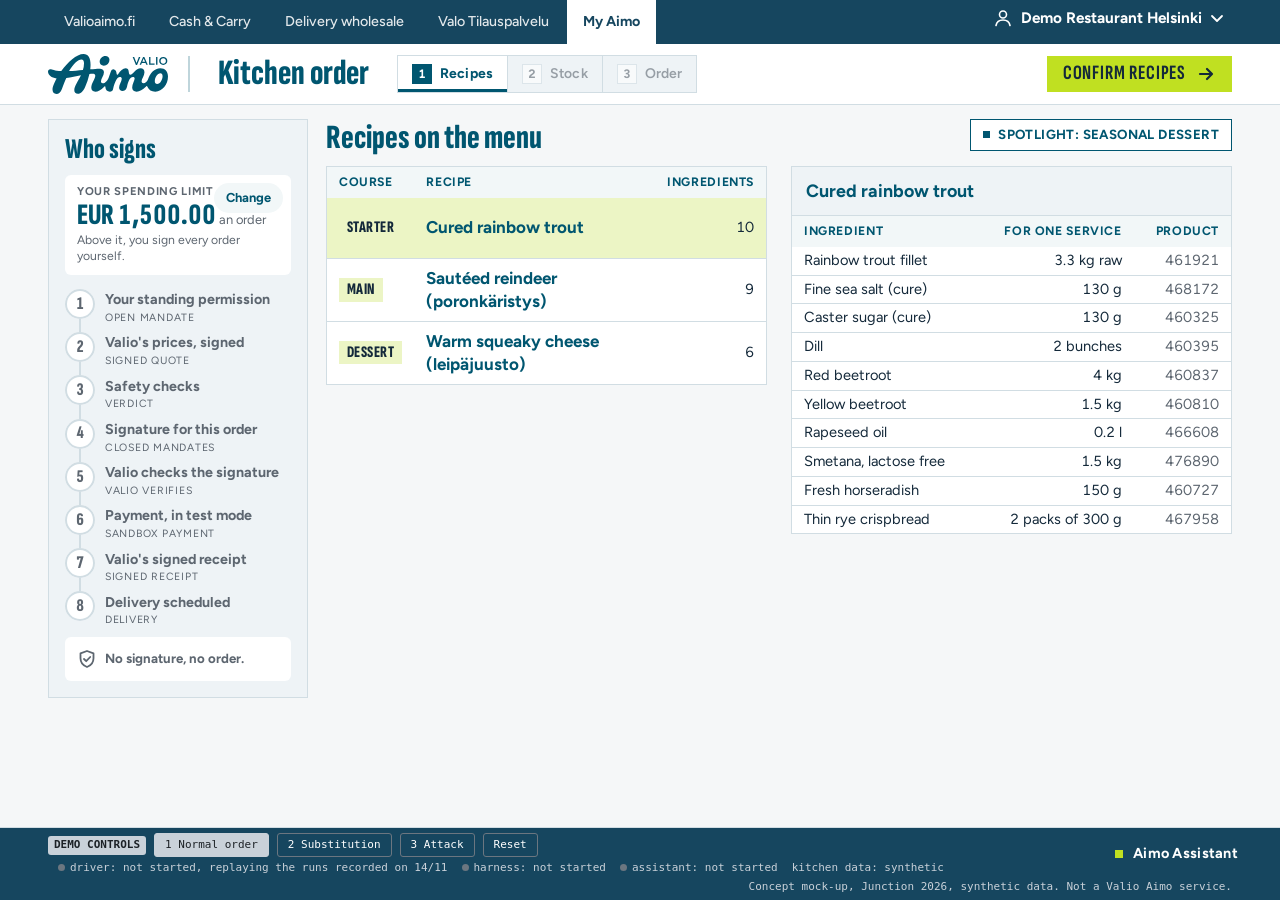
==== commit 66b9c633: "feat(surface): classic Valio Aimo layout, header workflow bar, and bottom-right assistant" ====
--- a/surface/static/portal.html
+++ b/surface/static/portal.html
@@ -13,8 +13,13 @@
     <header class="site">
       <div class="site__top">
         <div class="wrap">
-          <!-- Always on screen, also in a recording: this is not Valio Aimo's portal and the data is synthetic. -->
-          <p class="site__notice">Concept mock-up · Junction 2026 · synthetic data · not a Valio Aimo service</p>
+          <nav class="site__tabs" aria-label="Valio Aimo services">
+            <span class="site__tab">Valioaimo.fi</span>
+            <span class="site__tab">Cash &amp; Carry</span>
+            <span class="site__tab">Delivery wholesale</span>
+            <span class="site__tab">Valo Tilauspalvelu</span>
+            <span class="site__tab is-active">My Aimo</span>
+          </nav>
           <div class="account" id="account"></div>
         </div>
       </div>
@@ -24,6 +29,10 @@
             <img src="img/valio-aimo-logo-petrol.svg" alt="Valio Aimo" width="120" height="40" />
           </a>
           <h1 class="band__title display">Kitchen order</h1>
+          <nav class="flow__nav" aria-label="Order steps">
+            <ol class="flow__steps" id="flow"></ol>
+          </nav>
+          <div class="flow__cta" id="cta"></div>
           <!-- The services to cook for, from the kitchen's bookings and planning. -->
           <div class="planning" id="planning"></div>
         </div>
@@ -40,26 +49,30 @@
       </aside>
 
       <main class="work">
-        <!-- The chef's three steps, like a checkout, and the button of the current step. -->
-        <nav class="flow" aria-label="Order steps">
-          <ol class="flow__steps" id="flow"></ol>
-          <div class="flow__cta" id="cta"></div>
-        </nav>
         <div class="work__main" id="main"><p class="loading">Loading…</p></div>
       </main>
 
-      <aside class="side">
-        <section class="menu" id="menu" aria-label="This week's menu" hidden></section>
-        <section class="agent" aria-label="Aimo Personal Assistant">
-          <h2 class="side__title display" id="agent-title">Aimo Personal Assistant</h2>
-          <ol class="talk" id="talk" aria-live="polite"></ol>
-          <form class="ask" id="ask" autocomplete="off">
-            <label class="visually-hidden" for="ask-text">Message to Aimo Personal Assistant</label>
-            <input class="ask__text" id="ask-text" name="text" type="text" maxlength="500" placeholder="Ask, or say what changed in the stock" />
-            <button class="ask__send" id="ask-send" type="submit" aria-label="Send"></button>
-          </form>
-          <p class="ask__note" id="ask-note"></p>
-        </section>
+      <aside class="side" id="side">
+        <button class="chat-launcher" id="chat-launcher" type="button" data-action="toggle-chat" aria-expanded="false">
+          <span class="chat-launcher__dot"></span>
+          <span>Aimo Assistant</span>
+        </button>
+        <div class="chat-window" id="chat-window">
+          <section class="menu" id="menu" aria-label="This week's menu" hidden></section>
+          <section class="agent" aria-label="Aimo Personal Assistant">
+            <div class="chat-window__head">
+              <h2 class="side__title display" id="agent-title">Aimo Personal Assistant</h2>
+              <button class="chat-window__close" type="button" data-action="toggle-chat" aria-label="Close assistant">×</button>
+            </div>
+            <ol class="talk" id="talk" aria-live="polite"></ol>
+            <form class="ask" id="ask" autocomplete="off">
+              <label class="visually-hidden" for="ask-text">Message to Aimo Personal Assistant</label>
+              <input class="ask__text" id="ask-text" name="text" type="text" maxlength="500" placeholder="Ask, or say what changed in the stock" />
+              <button class="ask__send" id="ask-send" type="submit" aria-label="Send"></button>
+            </form>
+            <p class="ask__note" id="ask-note"></p>
+          </section>
+        </div>
       </aside>
     </div>
 
--- a/surface/static/portal.css
+++ b/surface/static/portal.css
@@ -27,10 +27,16 @@
 :root {
   --petrol: #005670;
   --petrol-deep: #003747;
-  --lime-band: #ecf6bc;
+  --aimo-brand-light: #d1dde3;
+  --aimo-light-gray: #f9f9f9;
+  --aimo-content-gray: #f5f5f5;
+  --aimo-light-blue: #f2f7f8;
+  --aimo-blueberry: #c7b2de;
+  --aimo-light-blueberry: #eee8f5;
+  --lime-band: #ecf5c5;
   --lime: #c0e021;
-  --mist: #f2f6f8;
-  --line: #dee4e6;
+  --mist: #f2f7f8;
+  --line: #d1dde3;
   --ink: #14293a;
   --grey: #5d6670;
 
@@ -64,7 +70,7 @@
   display: grid;
   grid-template-columns: minmax(0, 1fr);
   grid-template-rows: auto 1fr auto;
-  background: #fff;
+  background: var(--aimo-light-gray);
   color: var(--ink);
   font-family: var(--font-text);
   line-height: 1.35;
@@ -164,18 +170,6 @@
   justify-content: flex-end;
 }
 
-/* Says on every screen, and in every recording, that this is a mock-up on synthetic data */
-.site__notice {
-  margin-right: auto;
-  font-size: 0.78rem;
-  font-weight: 700;
-  letter-spacing: 0.04em;
-  color: var(--lime-band);
-  white-space: nowrap;
-  overflow: hidden;
-  text-overflow: ellipsis;
-}
-
 .account {
   position: relative;
 }
@@ -215,7 +209,7 @@
   min-width: 260px;
   padding: 8px;
   border-radius: 16px;
-  background: #fff;
+  background: var(--aimo-light-gray);
   color: var(--ink);
   box-shadow: 0 8px 20px rgba(0, 0, 0, 0.1), 0 0 0 1px var(--line);
 }
@@ -773,7 +767,7 @@
   flex-wrap: wrap;
   gap: 8px 16px;
   border-bottom: 1px solid var(--line);
-  background: #fff;
+  background: var(--aimo-light-gray);
 }
 
 .flow__steps {
@@ -1278,7 +1272,9 @@
 
 .panel {
   border: 1px solid var(--line);
-  border-radius: 6px;
+  border-radius: 8px;
+  background: #fff;
+  box-shadow: 0 2px 10px rgba(0, 86, 112, 0.05);
   overflow: hidden;
 }
 
@@ -1286,6 +1282,8 @@
   padding: 12px 14px;
   font-size: 1.05rem;
   color: var(--petrol);
+  background: var(--aimo-light-blue);
+  border-bottom: 1px solid var(--line);
 }
 
 .tbl--tight td {
@@ -2004,7 +2002,7 @@
   padding: 0;
   border: 0;
   border-radius: 12px;
-  background: #fff;
+  background: var(--aimo-light-gray);
   color: var(--ink);
   box-shadow: 0 24px 60px rgba(0, 30, 40, 0.35);
 }
@@ -2593,3 +2591,458 @@
   opacity: 0.6;
   white-space: nowrap;
 }
+
+/* Etusivu Valio Aimo box backgrounds & surfaces */
+.split > .tbl,
+.work > .tbl,
+.order > .tbl,
+.sheet > .tbl {
+  background: #fff;
+  border: 1px solid var(--line);
+  border-radius: 8px;
+  box-shadow: 0 2px 10px rgba(0, 86, 112, 0.05);
+  overflow: hidden;
+}
+
+.tbl thead th {
+  background: var(--aimo-light-blue);
+}
+
+.card {
+  box-shadow: 0 2px 10px rgba(0, 86, 112, 0.05);
+  border-radius: 8px;
+}
+
+.spotlight-bubble {
+  background: var(--aimo-light-blueberry);
+  border-color: var(--aimo-blueberry);
+}
+
+.spotlight-bubble:hover,
+.spotlight-bubble.is-open {
+  background: #fff;
+  border-color: var(--petrol);
+}
+
+.trend-card__head {
+  background: var(--aimo-light-blueberry);
+}
+
+.trend-card__head .panel__title {
+  background: transparent;
+  border-bottom: 0;
+  padding: 4px 0 0;
+}
+
+.trend-recipe__actions {
+  background: var(--aimo-light-gray);
+}
+
+/* ---------- Classic Valio Aimo (image.png): flat rectangles, zero shadows, folder tabs ---------- */
+:root {
+  --aimo-navy: #16465f;
+  --aimo-ice: #eef3f6;
+}
+
+body {
+  background: #f5f7f8;
+}
+
+/* Top bar with classic folder tabs */
+.site__top {
+  background: var(--aimo-navy);
+}
+
+.site__top .wrap {
+  height: 44px;
+  justify-content: space-between;
+  align-items: stretch;
+}
+
+.site__tabs {
+  display: flex;
+  align-items: stretch;
+  gap: 2px;
+  overflow-x: auto;
+}
+
+.site__tab {
+  display: inline-flex;
+  align-items: center;
+  padding: 0 16px;
+  font-size: 0.84rem;
+  font-weight: 500;
+  color: rgba(255, 255, 255, 0.88);
+  white-space: nowrap;
+}
+
+.site__tab.is-active {
+  background: #fff;
+  color: var(--aimo-navy);
+  font-weight: 700;
+}
+
+/* Clean white logo band */
+.site__band {
+  background: #fff;
+  border-bottom: 1px solid var(--line);
+}
+
+.site__band .wrap {
+  height: 64px;
+}
+
+.planning {
+  display: none;
+}
+
+/* Sharp rectangles & zero shadows everywhere */
+.panel,
+.card,
+.split > .tbl,
+.work > .tbl,
+.order > .tbl,
+.sheet > .tbl,
+.account__menu,
+.account__btn,
+.account__item,
+.btn,
+.spotlight-bubble,
+.chip,
+.tag,
+.field__input,
+.ask__text,
+.ask__send,
+.dialog,
+.toast,
+.trail,
+.side,
+.flow {
+  border-radius: 0 !important;
+  box-shadow: none !important;
+}
+
+.account__menu {
+  border: 1px solid var(--line);
+  background: #fff;
+}
+
+/* Classic two-tone rectangles (white primary + #eef3f6 secondary) */
+.trail,
+.side {
+  background: var(--aimo-ice);
+  border: 1px solid var(--line);
+  padding: 16px;
+}
+
+.flow {
+  background: #fff;
+  border: 1px solid var(--line);
+  padding: 10px 14px;
+}
+
+.panel__title,
+.trend-card__head {
+  background: var(--aimo-ice);
+  border-bottom: 1px solid var(--line);
+}
+
+.order__side .card {
+  background: var(--aimo-ice);
+}
+
+/* Buttons matching image.png (lime fill + petrol outline) */
+.btn--primary {
+  background: var(--lime) !important;
+  color: var(--ink) !important;
+  border: 0 !important;
+  font-weight: 700;
+  text-transform: uppercase;
+  letter-spacing: 0.04em;
+  font-size: 0.82rem;
+}
+
+.btn--primary:hover:not(:disabled) {
+  background: #b0cf18 !important;
+}
+
+.btn--ghost,
+.spotlight-bubble {
+  background: #fff !important;
+  color: var(--petrol) !important;
+  border: 1.5px solid var(--petrol) !important;
+  font-weight: 700;
+  text-transform: uppercase;
+  letter-spacing: 0.03em;
+  font-size: 0.78rem;
+}
+
+.btn--ghost:hover:not(:disabled),
+.spotlight-bubble:hover,
+.spotlight-bubble.is-open {
+  background: var(--aimo-ice) !important;
+}
+
+.spotlight-bubble__dot {
+  border-radius: 0;
+}
+
+/* Downsize demo footer noise */
+.demo {
+  border-top: 1px solid var(--line);
+  background: var(--aimo-navy);
+}
+
+/* Hide non-essential inline subtext (details remain available on hover tooltips) */
+.ask__note {
+  display: none;
+}
+
+/* Workflow steps inside the white logo/title row: clean segmented progression */
+.site__band .wrap {
+  gap: 20px;
+  flex-wrap: wrap;
+  min-height: 60px;
+  height: auto;
+  padding-top: 8px;
+  padding-bottom: 8px;
+}
+
+.flow__nav {
+  margin-left: 8px;
+}
+
+.flow__steps {
+  display: inline-flex;
+  align-items: stretch;
+  border: 1px solid var(--line);
+  background: var(--aimo-ice);
+}
+
+.flow__steps li {
+  display: flex;
+  align-items: stretch;
+}
+
+.flow__steps li + li::before {
+  content: none;
+}
+
+.flow__steps li + li {
+  border-left: 1px solid var(--line);
+}
+
+.flow__step {
+  min-height: 36px;
+  padding: 0 14px;
+  gap: 8px;
+  border: 0;
+  border-radius: 0 !important;
+  background: transparent;
+  color: var(--grey);
+  white-space: nowrap;
+}
+
+.flow__n {
+  width: 20px;
+  height: 20px;
+  border-radius: 0 !important;
+  border: 1px solid var(--line);
+  background: #fff;
+  color: var(--grey);
+  font-family: var(--font-text);
+  font-size: 0.72rem;
+  font-weight: 700;
+}
+
+.flow__n .icon {
+  width: 13px;
+  height: 13px;
+  vertical-align: 0;
+}
+
+.flow__text b {
+  font-family: var(--font-text);
+  font-size: 0.82rem;
+  font-weight: 600;
+  letter-spacing: 0.01em;
+  color: var(--grey);
+}
+
+.flow__text span {
+  display: none;
+}
+
+.flow__step:not(:disabled):hover {
+  background: #fff;
+}
+
+.flow__step[aria-current="step"] {
+  background: #fff;
+  box-shadow: inset 0 -3px 0 var(--petrol) !important;
+}
+
+.flow__step[aria-current="step"] .flow__n {
+  border-color: var(--petrol);
+  background: var(--petrol);
+  color: #fff;
+}
+
+.flow__step[aria-current="step"] .flow__text b {
+  color: var(--petrol);
+  font-weight: 700;
+}
+
+.flow__step.is-done .flow__n {
+  border-color: var(--done);
+  background: var(--done-soft);
+  color: var(--done);
+}
+
+.flow__step.is-done .flow__text b {
+  color: var(--ink);
+}
+
+.flow__cta {
+  margin-left: auto;
+  display: flex;
+  align-items: center;
+  gap: 8px;
+}
+
+.flow__cta .btn {
+  min-height: 36px;
+  padding: 0 16px;
+  background: var(--lime);
+  color: var(--ink);
+  border: 0;
+  font-size: 0.8rem;
+  font-weight: 700;
+  text-transform: uppercase;
+  letter-spacing: 0.04em;
+}
+
+.flow__cta .btn:hover:not(:disabled) {
+  background: #b0cf18;
+}
+
+.flow__cta .btn--reject {
+  background: var(--refused-soft);
+  color: var(--refused);
+  border: 1px solid var(--refused);
+}
+
+/* Floating bottom-right Aimo Personal Assistant bubble & window */
+@media (min-width: 960px) {
+  .shell {
+    grid-template-columns: 260px minmax(0, 1fr);
+  }
+}
+
+.side {
+  position: fixed;
+  top: auto;
+  left: auto;
+  right: 24px;
+  bottom: 24px;
+  z-index: 40;
+  width: auto;
+  height: auto;
+  min-height: 0;
+  padding: 0;
+  border: 0;
+  background: transparent;
+}
+
+.chat-launcher {
+  display: inline-flex;
+  align-items: center;
+  gap: 10px;
+  min-height: 44px;
+  padding: 0 18px;
+  border: 0;
+  border-radius: 0 !important;
+  background: var(--aimo-navy);
+  color: #fff;
+  font-size: 0.85rem;
+  font-weight: 700;
+  letter-spacing: 0.02em;
+}
+
+.chat-launcher:hover {
+  background: var(--petrol);
+}
+
+.chat-launcher__dot {
+  width: 8px;
+  height: 8px;
+  background: var(--lime);
+  flex: none;
+}
+
+.chat-window {
+  display: none;
+  width: min(390px, calc(100vw - 32px));
+  background: #fff;
+  border: 1.5px solid var(--petrol);
+}
+
+.side.is-open .chat-launcher {
+  display: none;
+}
+
+.side.is-open .chat-window {
+  display: block;
+}
+
+.chat-window .agent {
+  padding: 0;
+}
+
+.chat-window__head {
+  display: flex;
+  align-items: center;
+  justify-content: space-between;
+  padding: 10px 14px;
+  background: var(--aimo-ice);
+  border-bottom: 1px solid var(--line);
+}
+
+.chat-window__head .side__title {
+  margin: 0;
+  font-size: 1.15rem;
+}
+
+.chat-window__close {
+  width: 28px;
+  height: 28px;
+  border: 1px solid var(--line);
+  background: #fff;
+  color: var(--petrol);
+  font-size: 1.1rem;
+  line-height: 1;
+  display: grid;
+  place-items: center;
+}
+
+.chat-window__close:hover {
+  background: var(--aimo-navy);
+  color: #fff;
+  border-color: var(--aimo-navy);
+}
+
+.chat-window .talk {
+  max-height: 300px;
+  overflow-y: auto;
+  padding: 12px 14px;
+}
+
+.chat-window .ask {
+  padding: 10px 14px 12px;
+  border-top: 1px solid var(--line);
+  background: var(--aimo-light-gray);
+}
+
+.chat-window .menu {
+  display: none !important;
+}
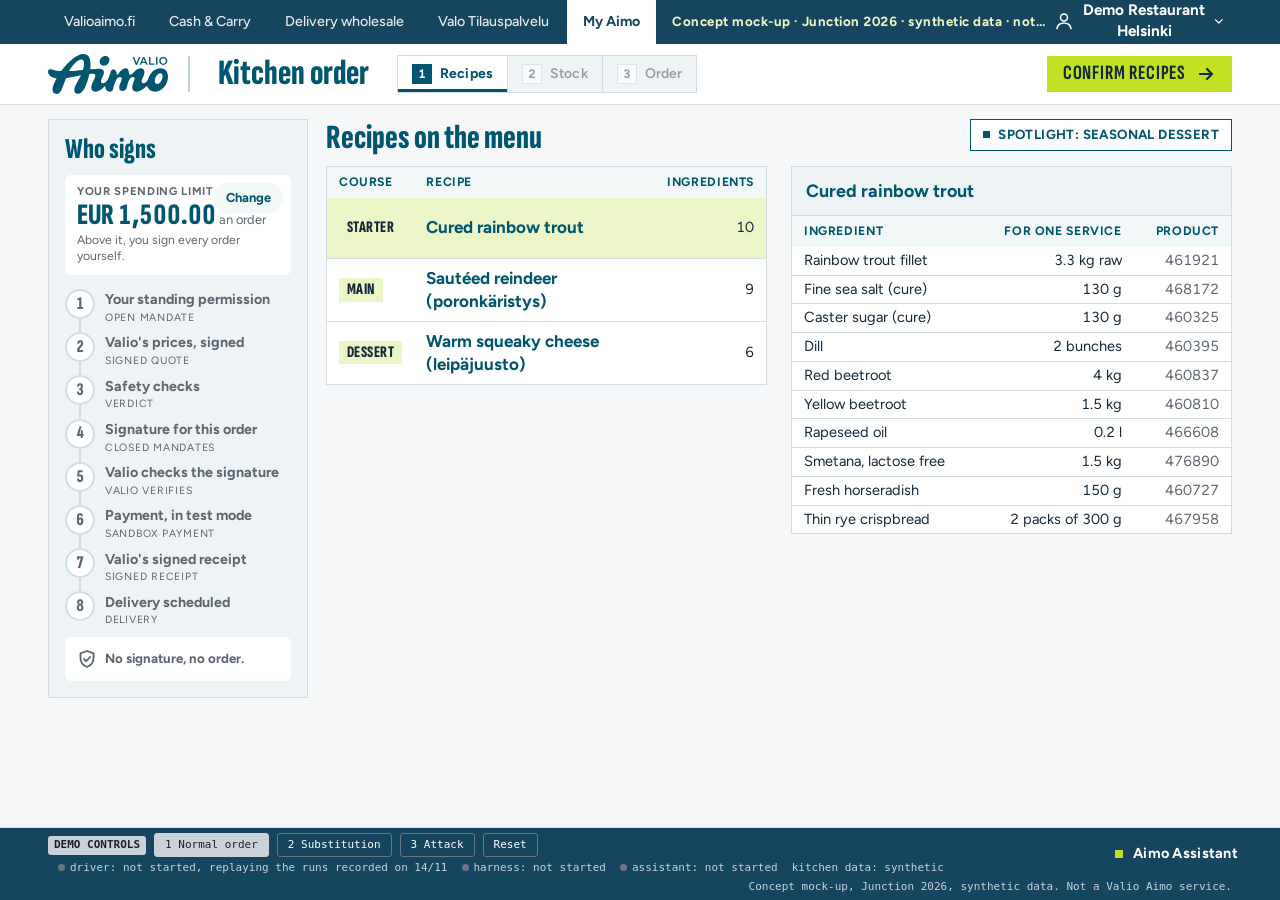
==== commit bf8de337: "Merge main into feat/synthetic-labels: the notice sits beside the new tab bar Two conflicts with the" ====
--- a/surface/static/portal.html
+++ b/surface/static/portal.html
@@ -20,6 +20,8 @@
             <span class="site__tab">Valo Tilauspalvelu</span>
             <span class="site__tab is-active">My Aimo</span>
           </nav>
+          <!-- Always on screen, also in a recording: this is not Valio Aimo's portal and the data is synthetic. -->
+          <p class="site__notice">Concept mock-up · Junction 2026 · synthetic data · not a Valio Aimo service</p>
           <div class="account" id="account"></div>
         </div>
       </div>
--- a/surface/static/portal.css
+++ b/surface/static/portal.css
@@ -170,6 +170,20 @@
   justify-content: flex-end;
 }
 
+/* Says on every screen, and in every recording, that this is a mock-up on synthetic data */
+.site__notice {
+  /* The row stretches its children to its full height (the tabs need it): the notice sits in the middle, off the tabs. */
+  align-self: center;
+  margin: 0 auto 0 16px;
+  font-size: 0.78rem;
+  font-weight: 700;
+  letter-spacing: 0.04em;
+  color: var(--lime-band);
+  white-space: nowrap;
+  overflow: hidden;
+  text-overflow: ellipsis;
+}
+
 .account {
   position: relative;
 }
@@ -1574,6 +1588,101 @@
   overflow-wrap: anywhere;
 }
 
+/* What was recorded: both audit logs under the order, the kitchen's and Valio Aimo's, side by side */
+.record {
+  margin-top: 16px;
+  padding-top: 6px;
+  border-top: 1px solid var(--line);
+}
+
+.record__note {
+  margin-top: 4px;
+  max-width: 90ch;
+  font-size: 0.82rem;
+  color: var(--grey);
+}
+
+.record__logs {
+  margin-top: 10px;
+  display: grid;
+  grid-template-columns: minmax(0, 1fr) minmax(0, 1fr);
+  gap: 14px;
+  align-items: start;
+}
+
+.record__log {
+  padding: 12px 14px 8px;
+  border: 1px solid var(--line);
+  border-radius: 6px;
+  background: #fff;
+}
+
+.record__lines {
+  margin-top: 4px;
+}
+
+.record__line {
+  display: grid;
+  grid-template-columns: 62px 96px minmax(0, 1fr) auto;
+  gap: 2px 10px;
+  align-items: baseline;
+  padding: 6px 0;
+  border-top: 1px solid var(--line);
+  font-size: 0.8rem;
+}
+
+.record__line:first-child {
+  border-top: 0;
+}
+
+.record__time {
+  font-family: var(--font-mono);
+  font-size: 0.72rem;
+  color: var(--grey);
+}
+
+.record__who {
+  font-weight: 700;
+  color: var(--petrol);
+}
+
+.record__what {
+  overflow-wrap: anywhere;
+}
+
+.record__why {
+  display: block;
+  color: var(--grey);
+}
+
+.record__hash {
+  font-size: 0.7rem;
+  color: var(--grey);
+}
+
+.record__line--refused .record__what {
+  font-weight: 700;
+  color: var(--refused);
+}
+
+.record__line--refused .record__why {
+  font-weight: 400;
+  color: var(--ink);
+}
+
+.record__empty {
+  margin-top: 6px;
+  padding-bottom: 6px;
+  font-size: 0.85rem;
+  color: var(--grey);
+}
+
+@media (max-width: 1180px) {
+  .record__logs {
+    grid-template-columns: minmax(0, 1fr);
+  }
+}
+
 /* The safety checks: one plain line for each rule of the harness */
 .checks {
   margin-top: 8px;
@@ -1700,6 +1809,49 @@
 }
 
 .key--human .icon {
+  color: var(--waiting);
+}
+
+/* What changes with a substitute, one line a side: cost, the dish, the kitchen's work, storage and delivery */
+.tradeoffs {
+  margin-top: 2px;
+}
+
+.tradeoff {
+  display: grid;
+  grid-template-columns: 112px minmax(0, 1fr);
+  gap: 2px 10px;
+  padding: 7px 0;
+  border-top: 1px solid var(--line);
+  font-size: 0.82rem;
+}
+
+.tradeoff:first-child {
+  border-top: 0;
+}
+
+.tradeoff__side {
+  position: relative;
+  padding-left: 22px;
+  font-weight: 700;
+}
+
+.tradeoff__side .icon {
+  position: absolute;
+  left: 0;
+  top: 1px;
+  width: 16px;
+  height: 16px;
+  vertical-align: 0;
+  color: var(--done);
+}
+
+.tradeoff--note .icon {
+  color: var(--petrol);
+}
+
+.tradeoff--ask .tradeoff__side,
+.tradeoff--ask .icon {
   color: var(--waiting);
 }
 
@@ -2664,6 +2816,7 @@
   align-items: stretch;
   gap: 2px;
   overflow-x: auto;
+  flex: none; /* the tabs keep their width: on a narrow window the notice beside them is the one that is cut */
 }
 
 .site__tab {
